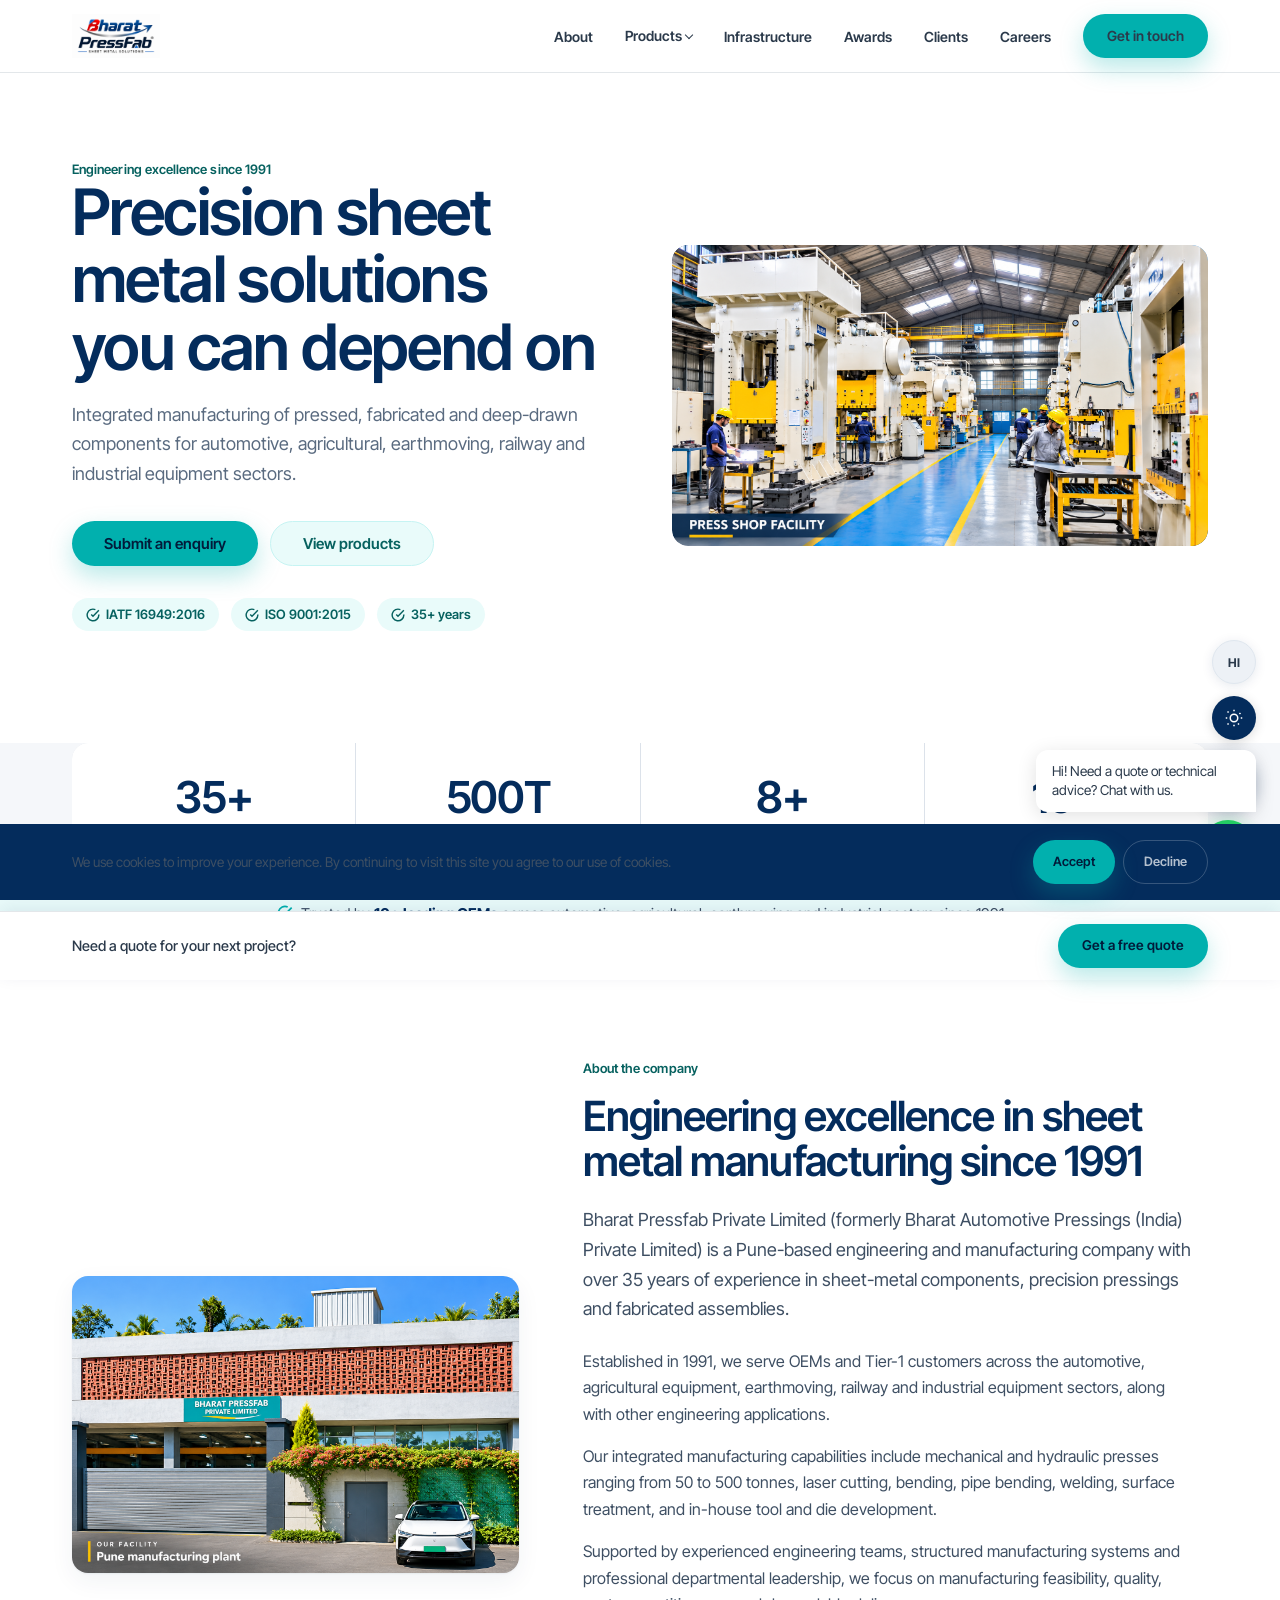
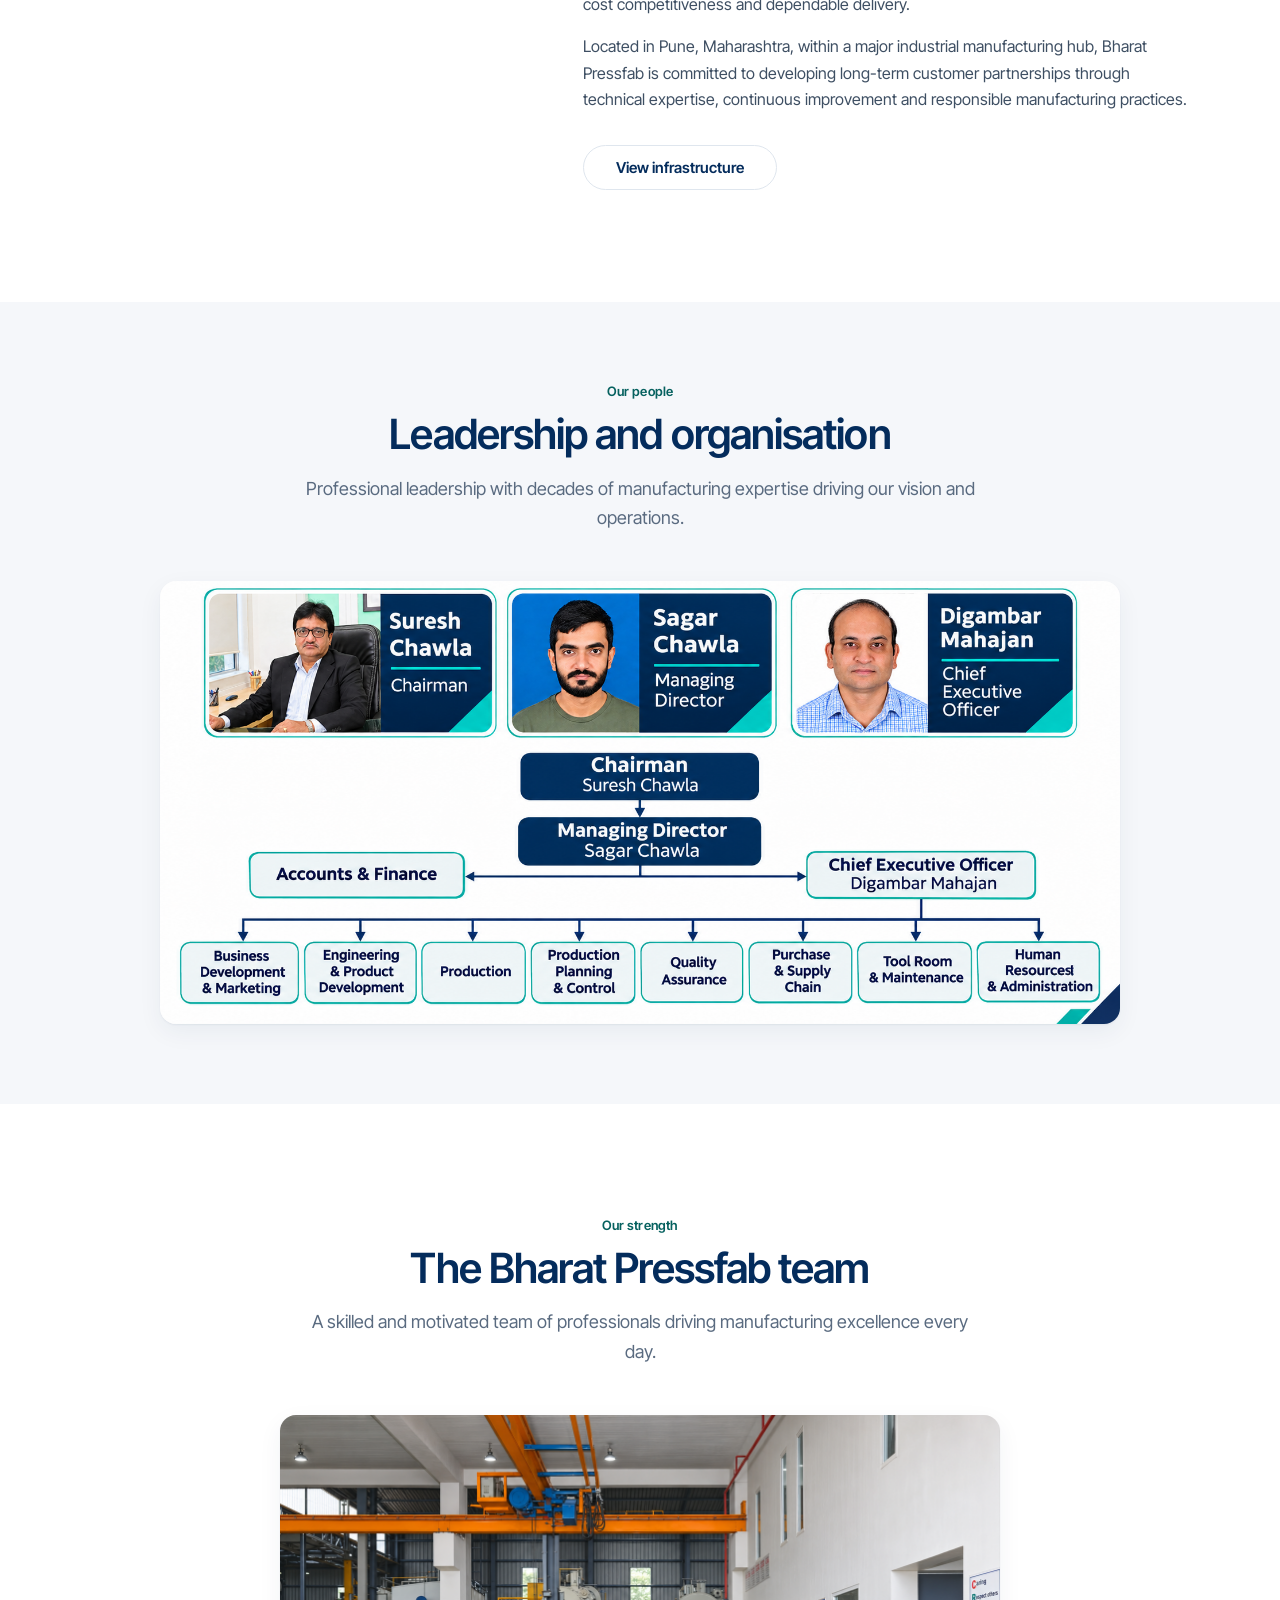
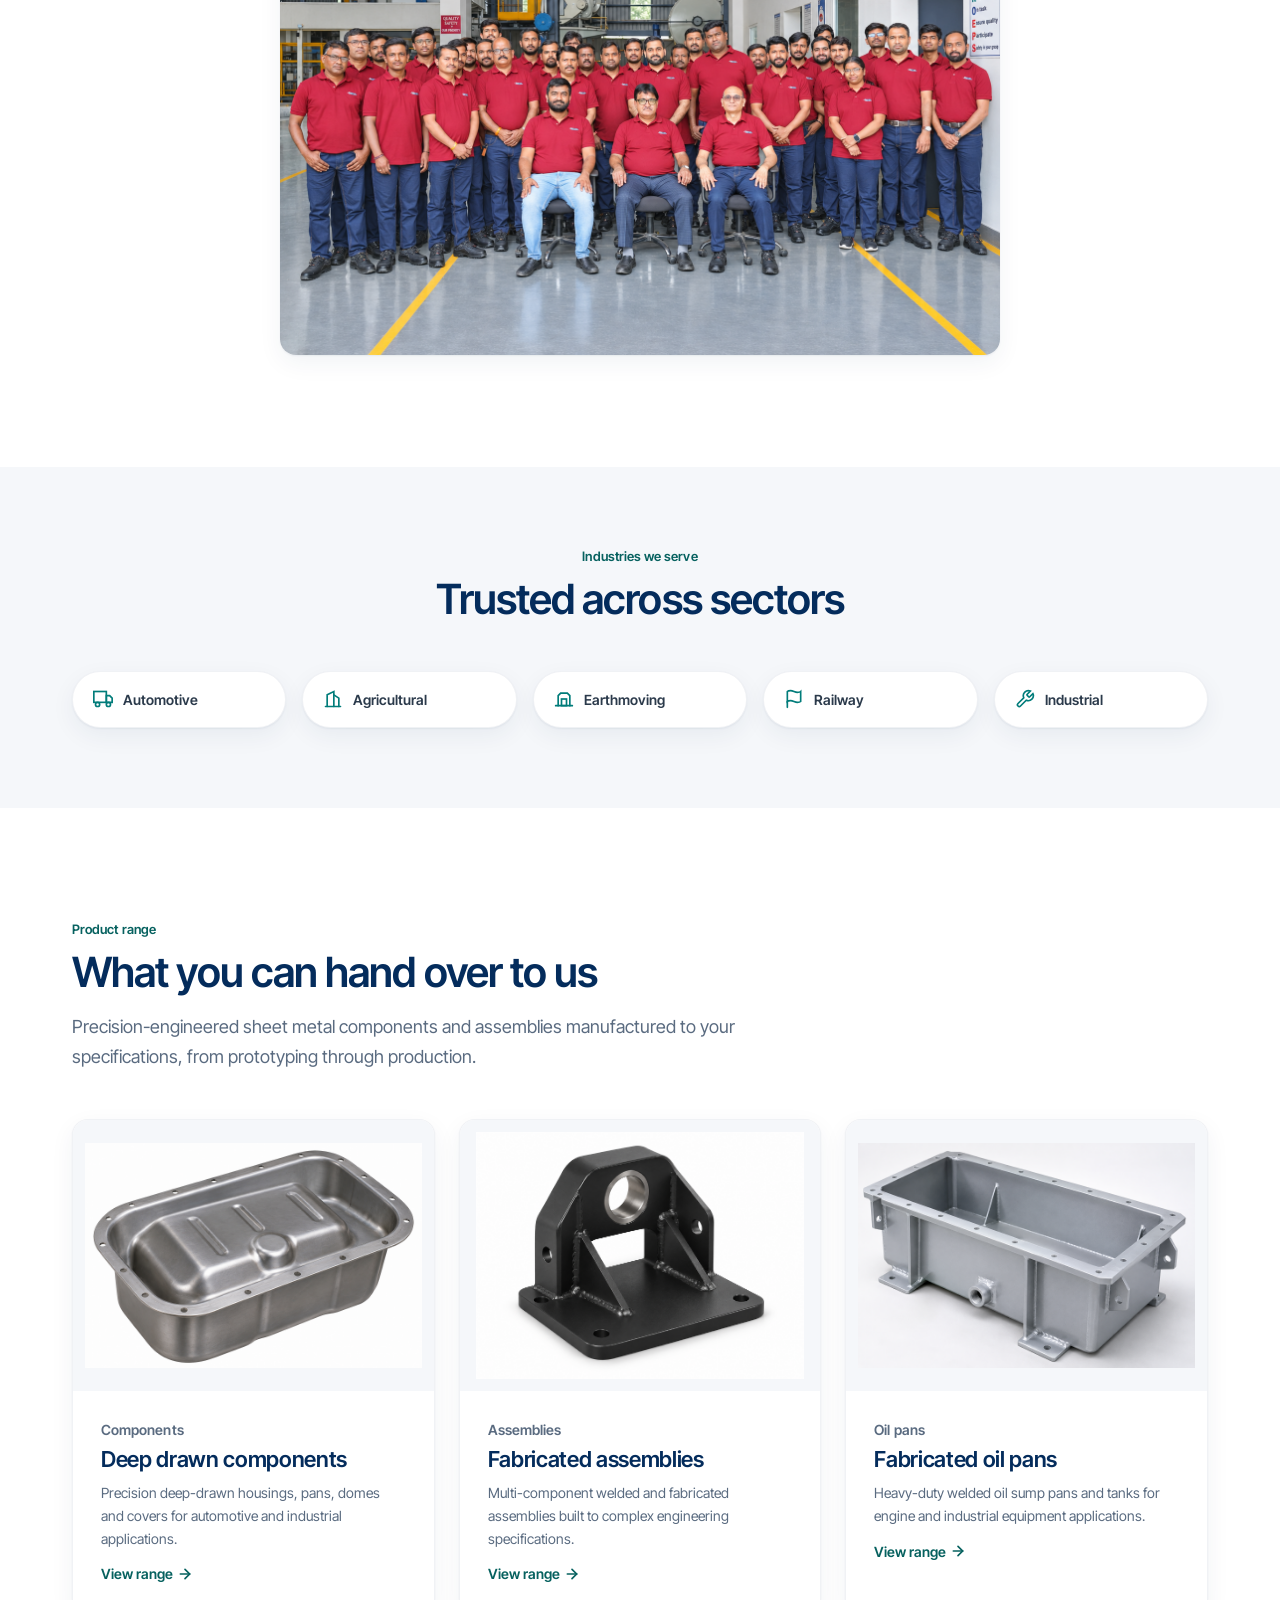
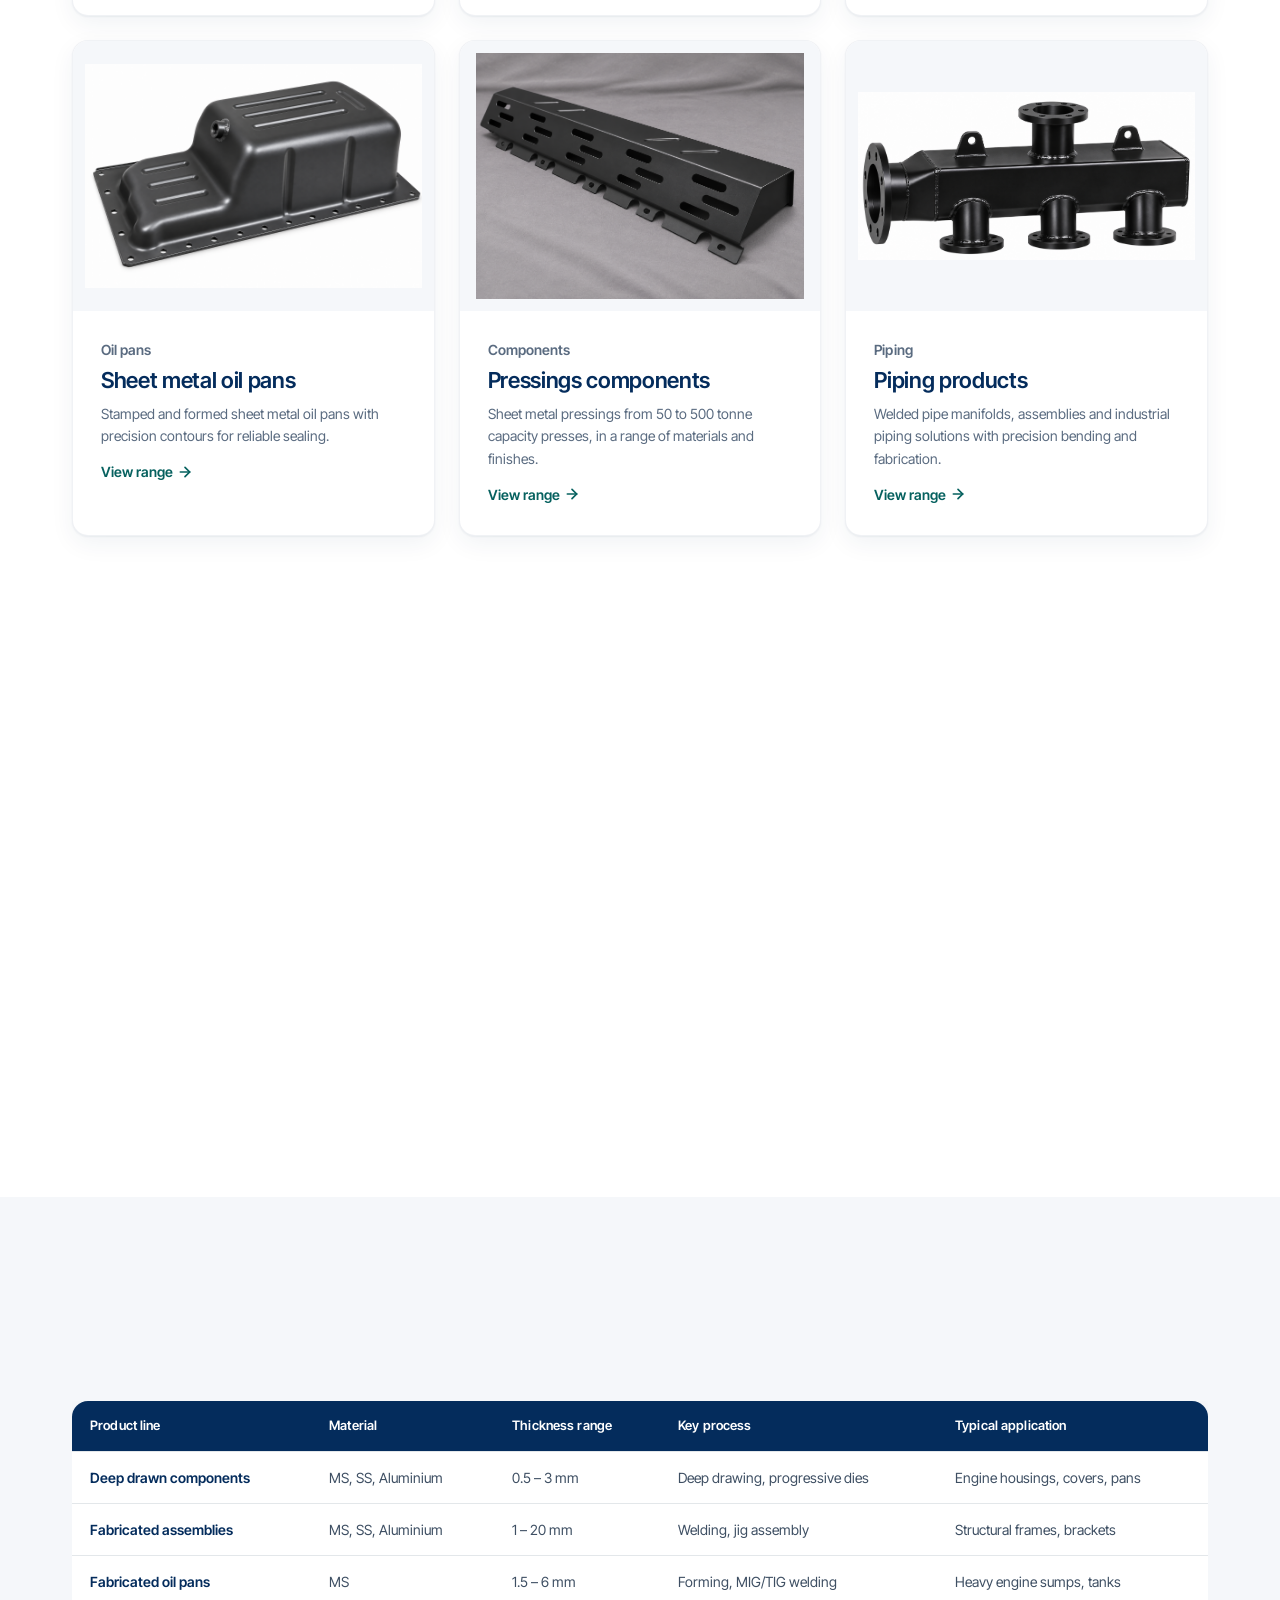
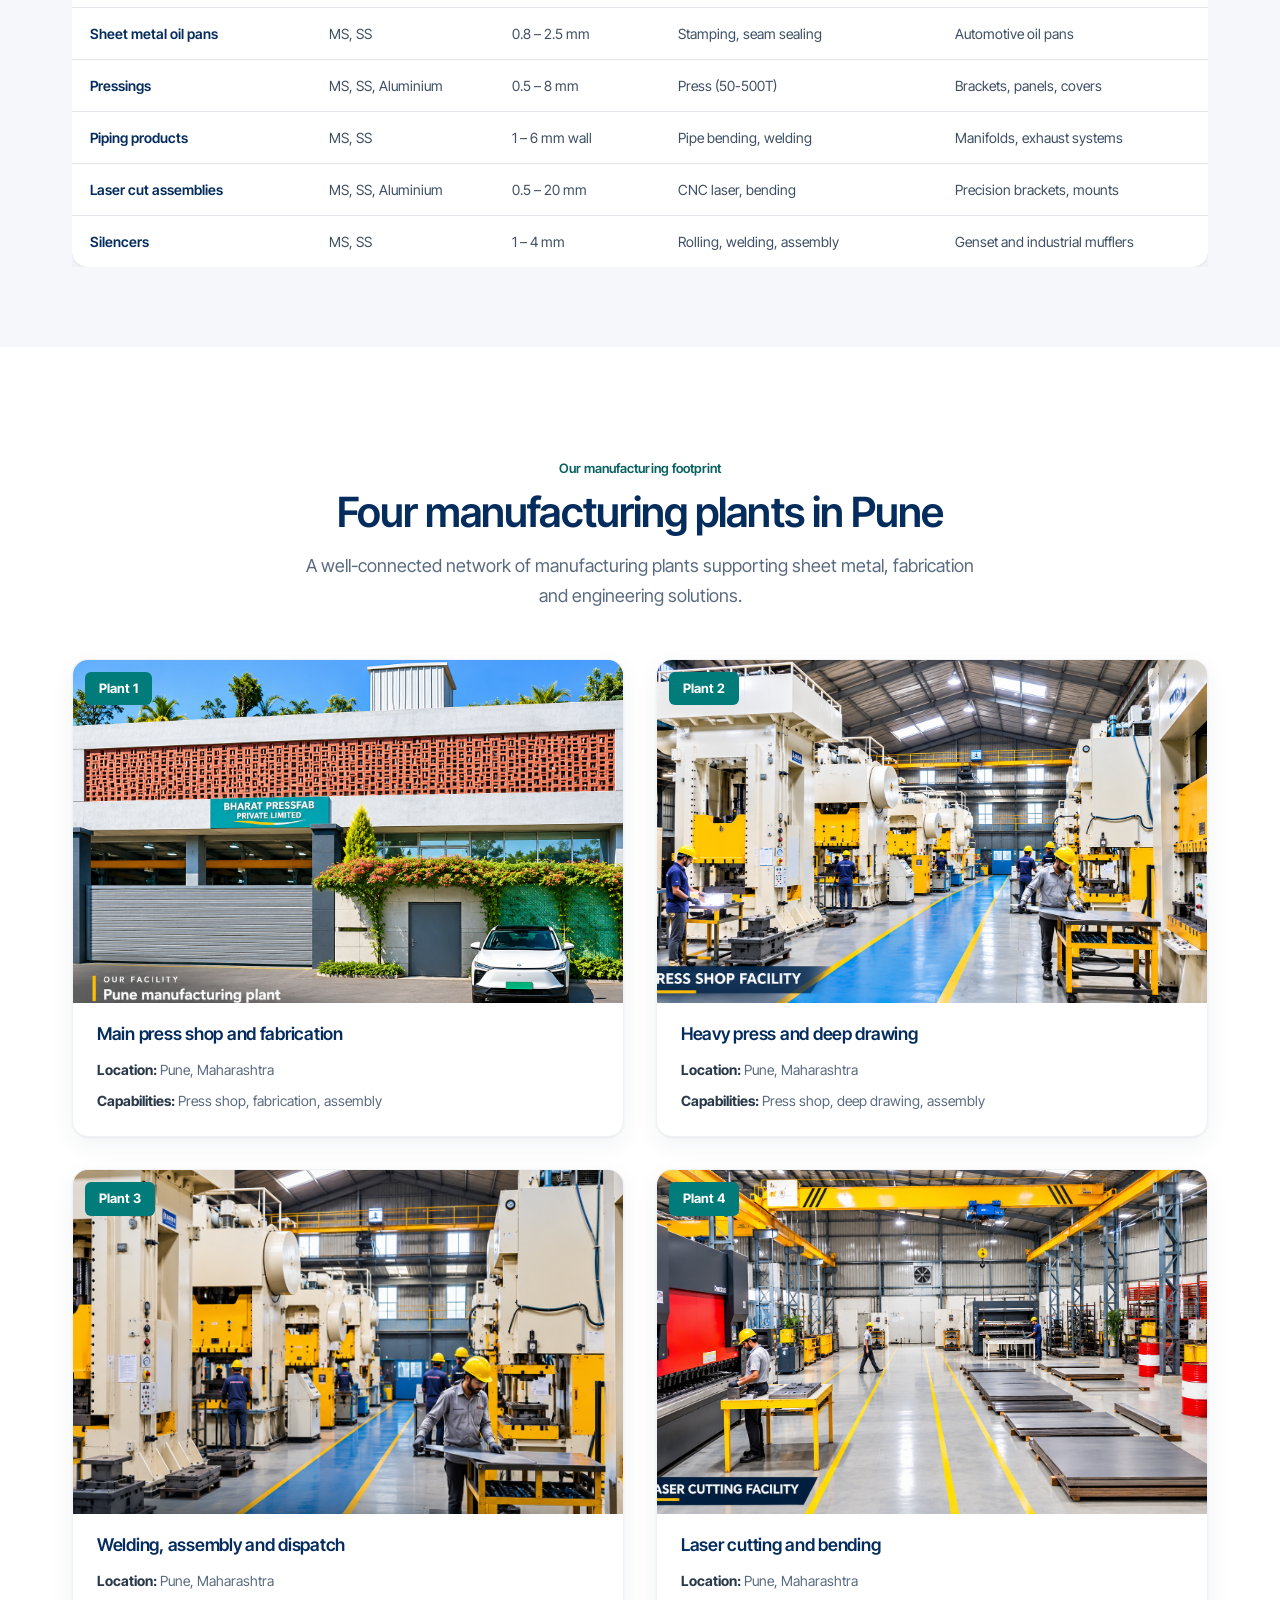
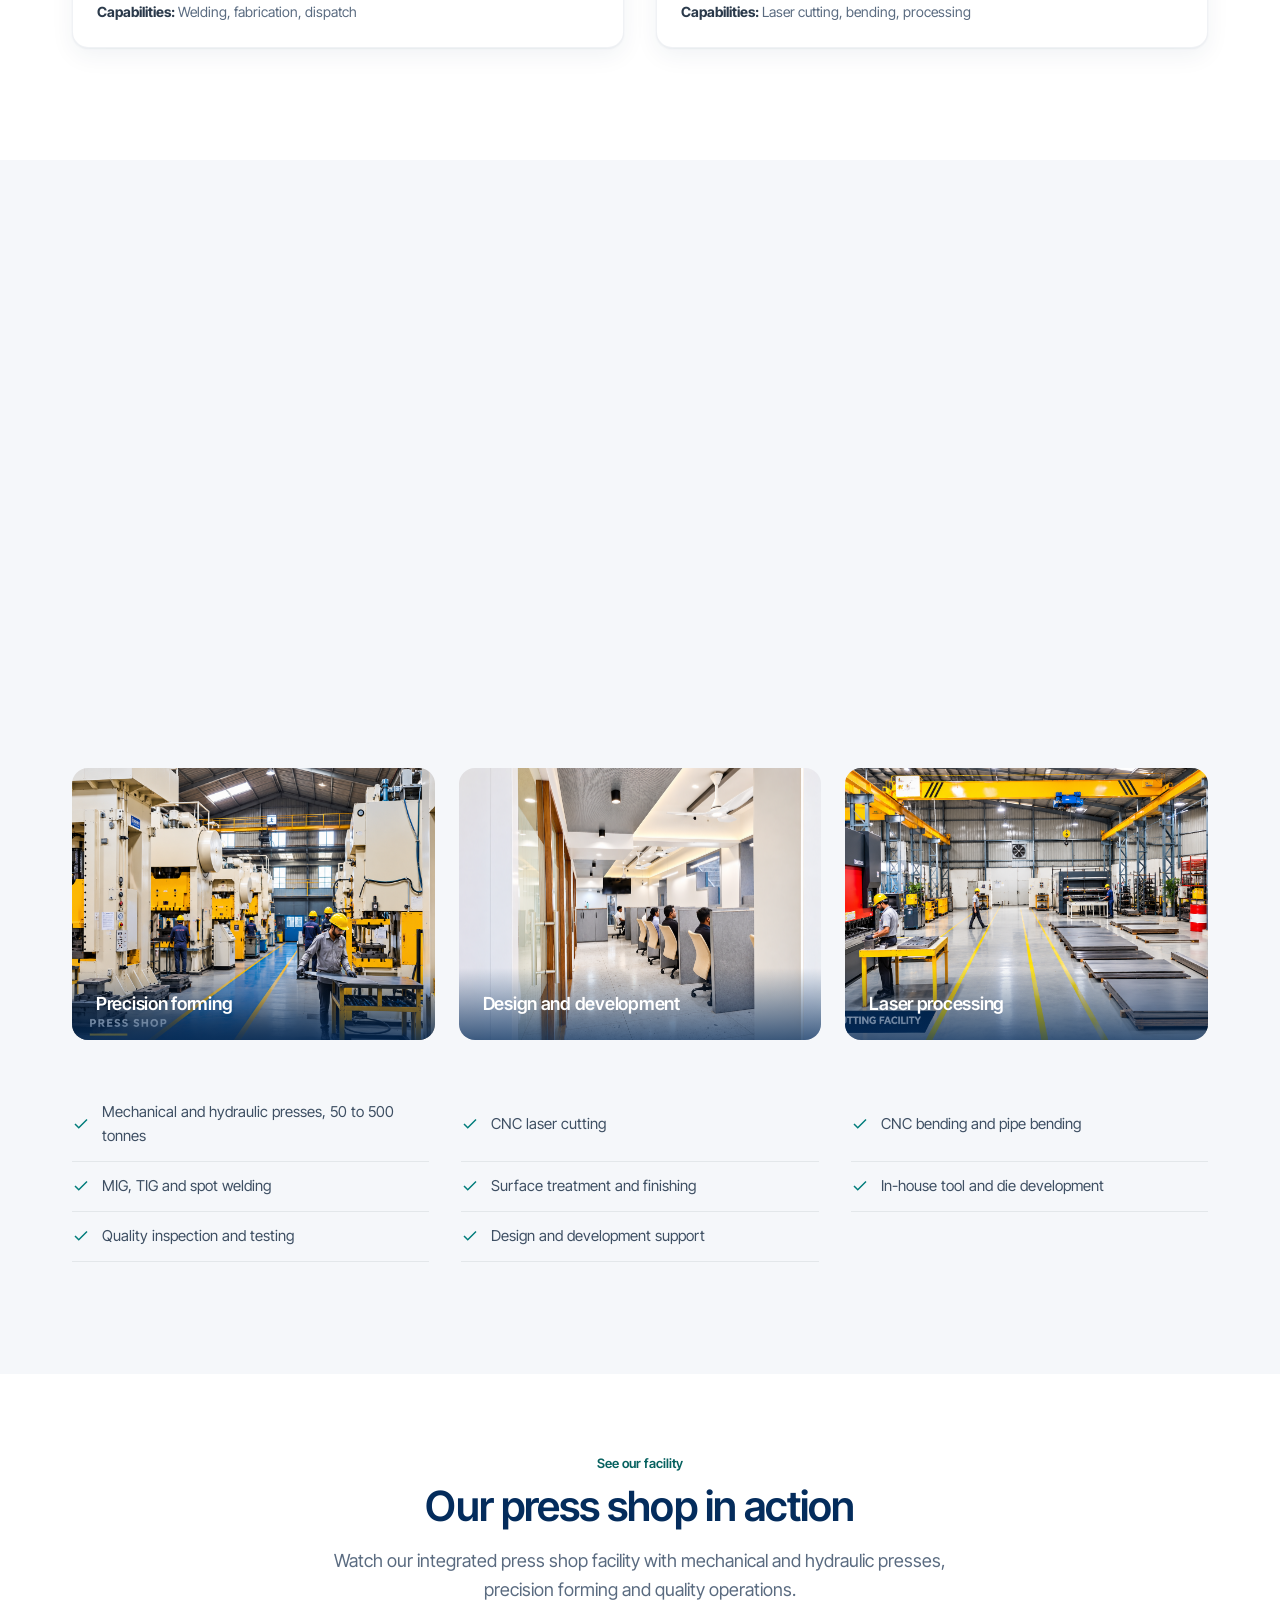
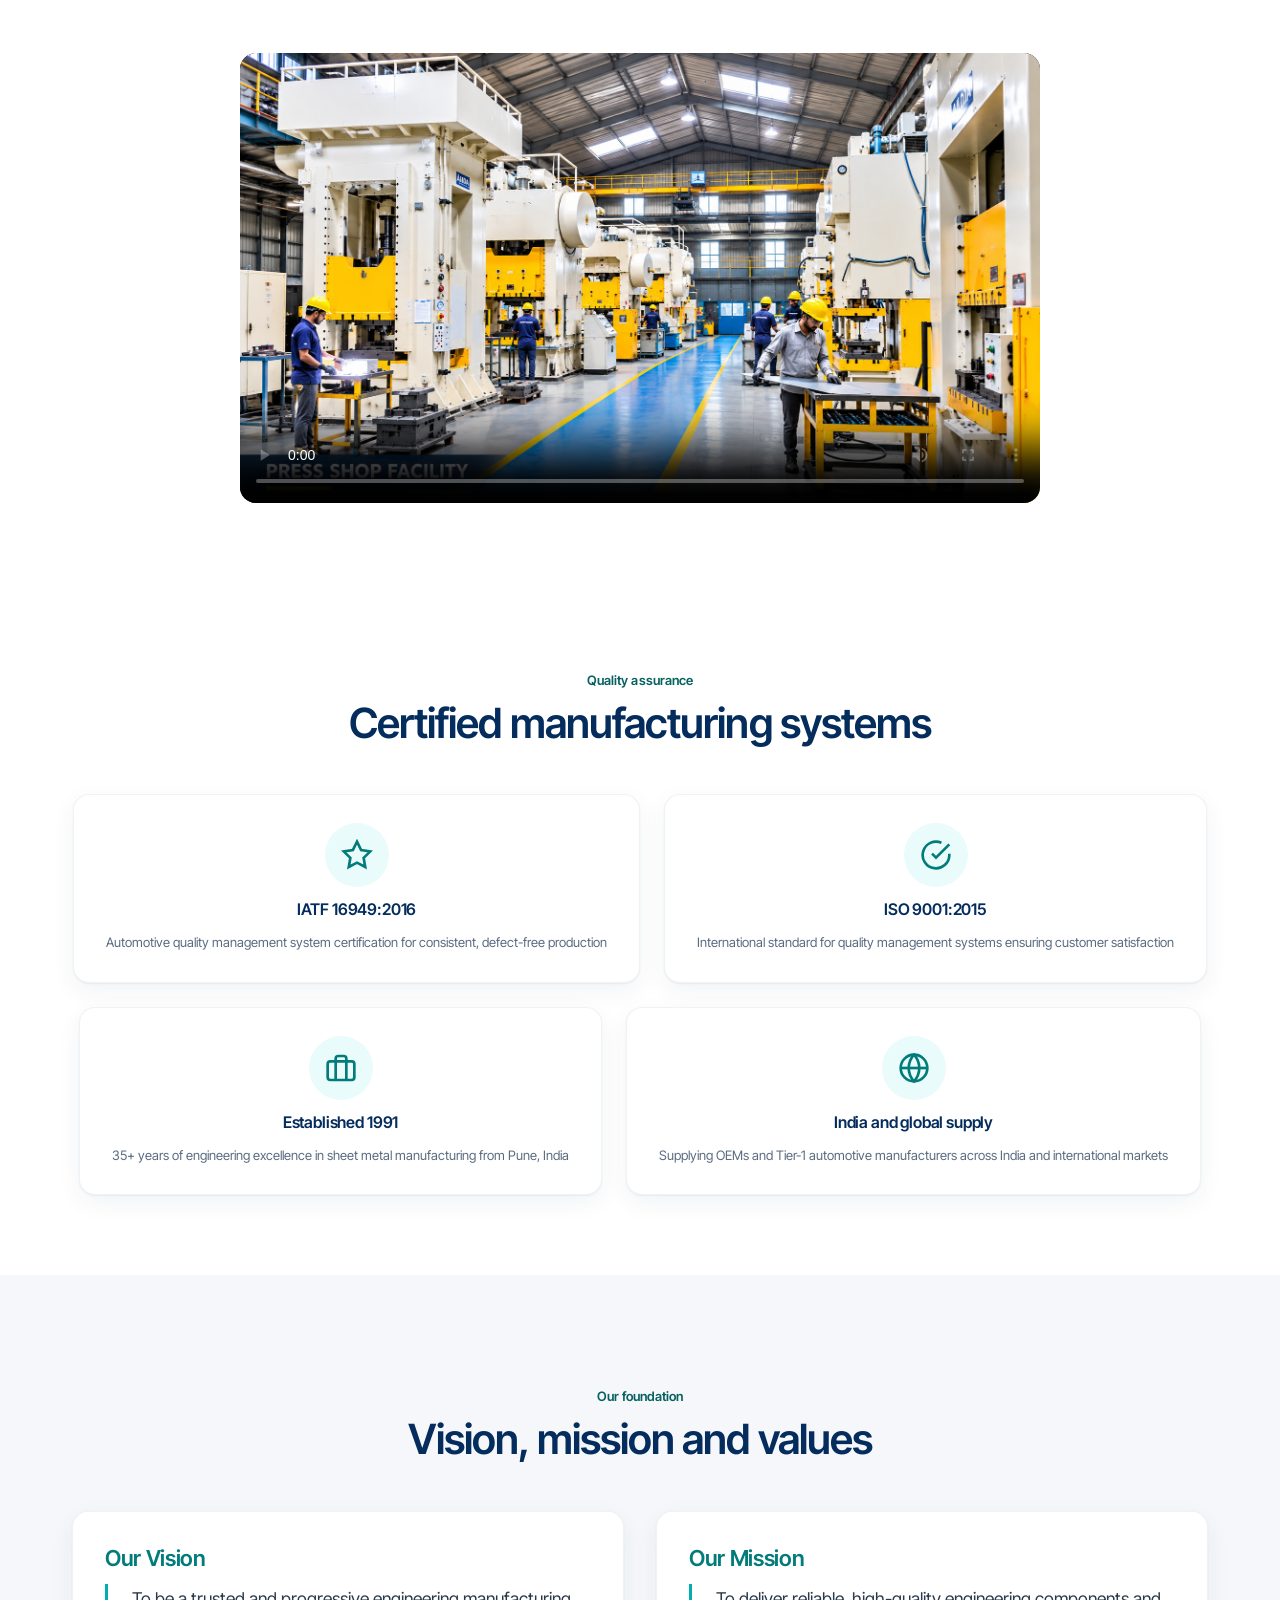
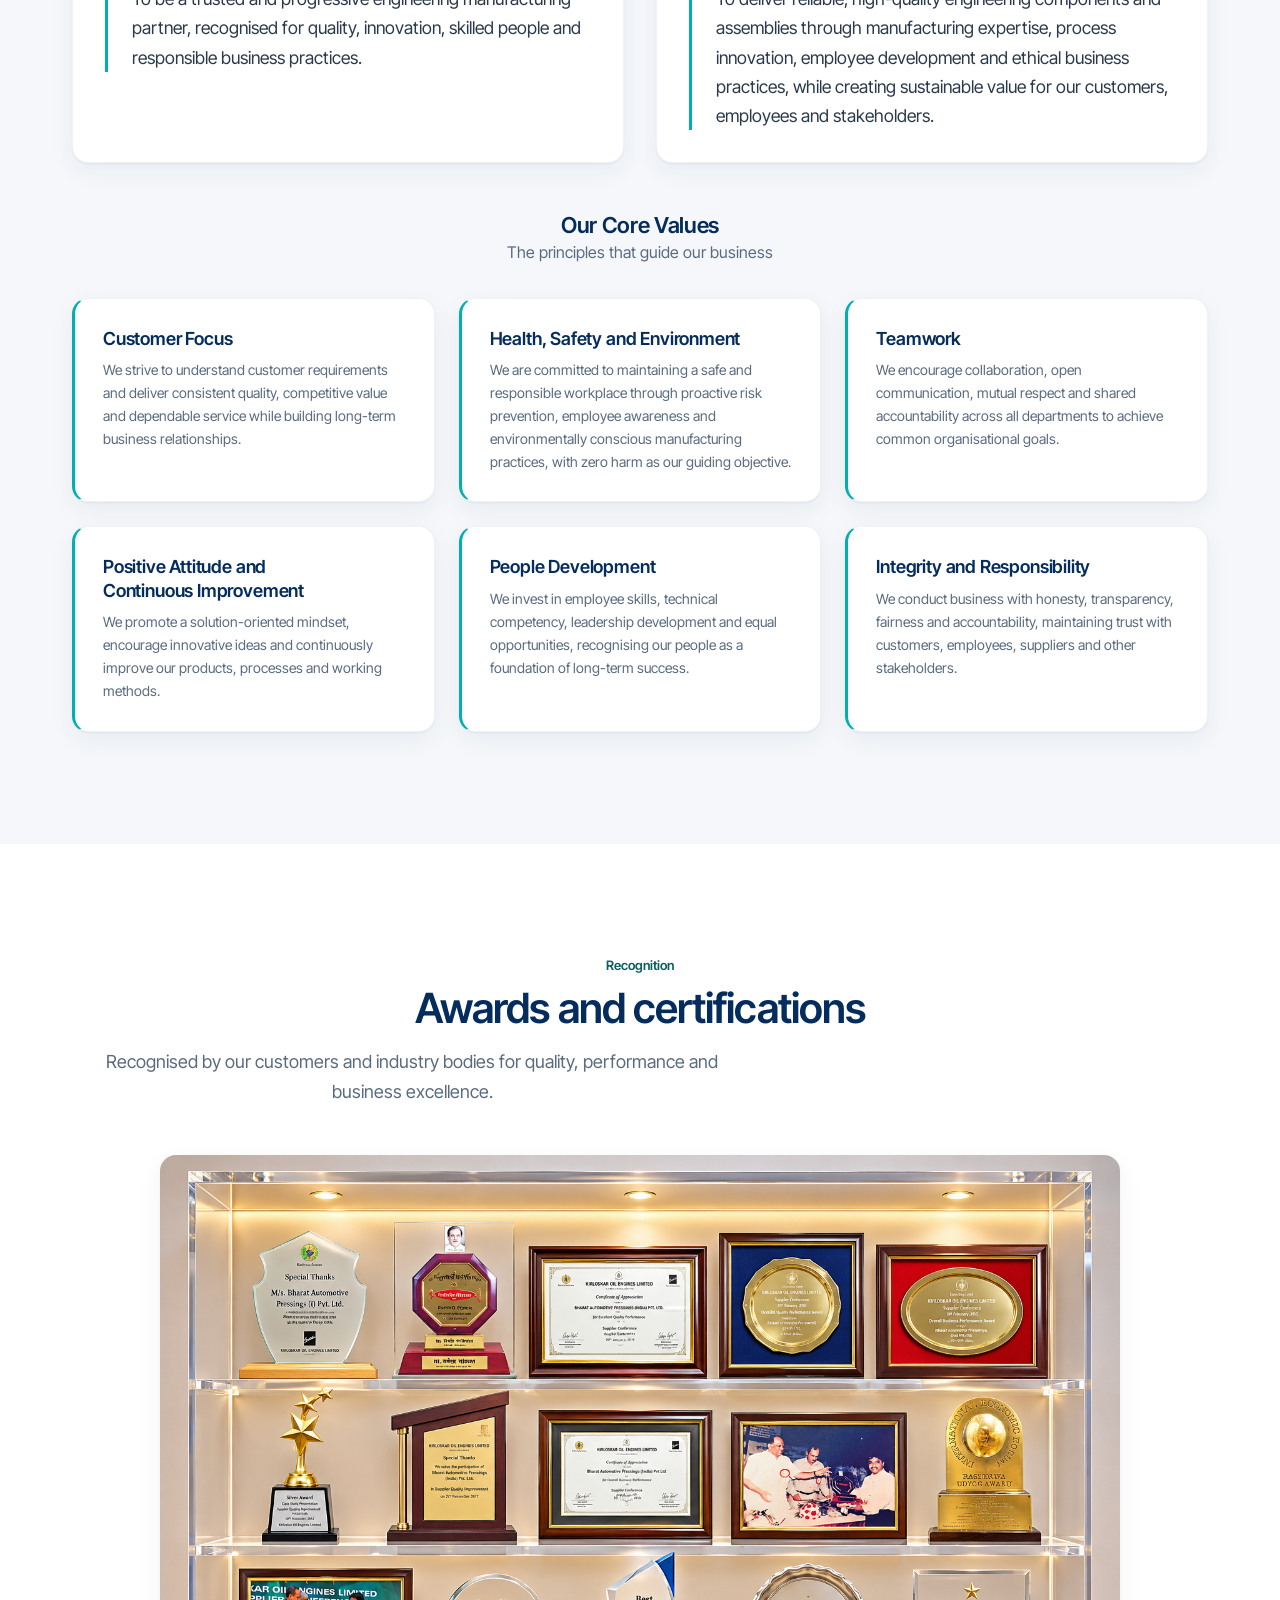
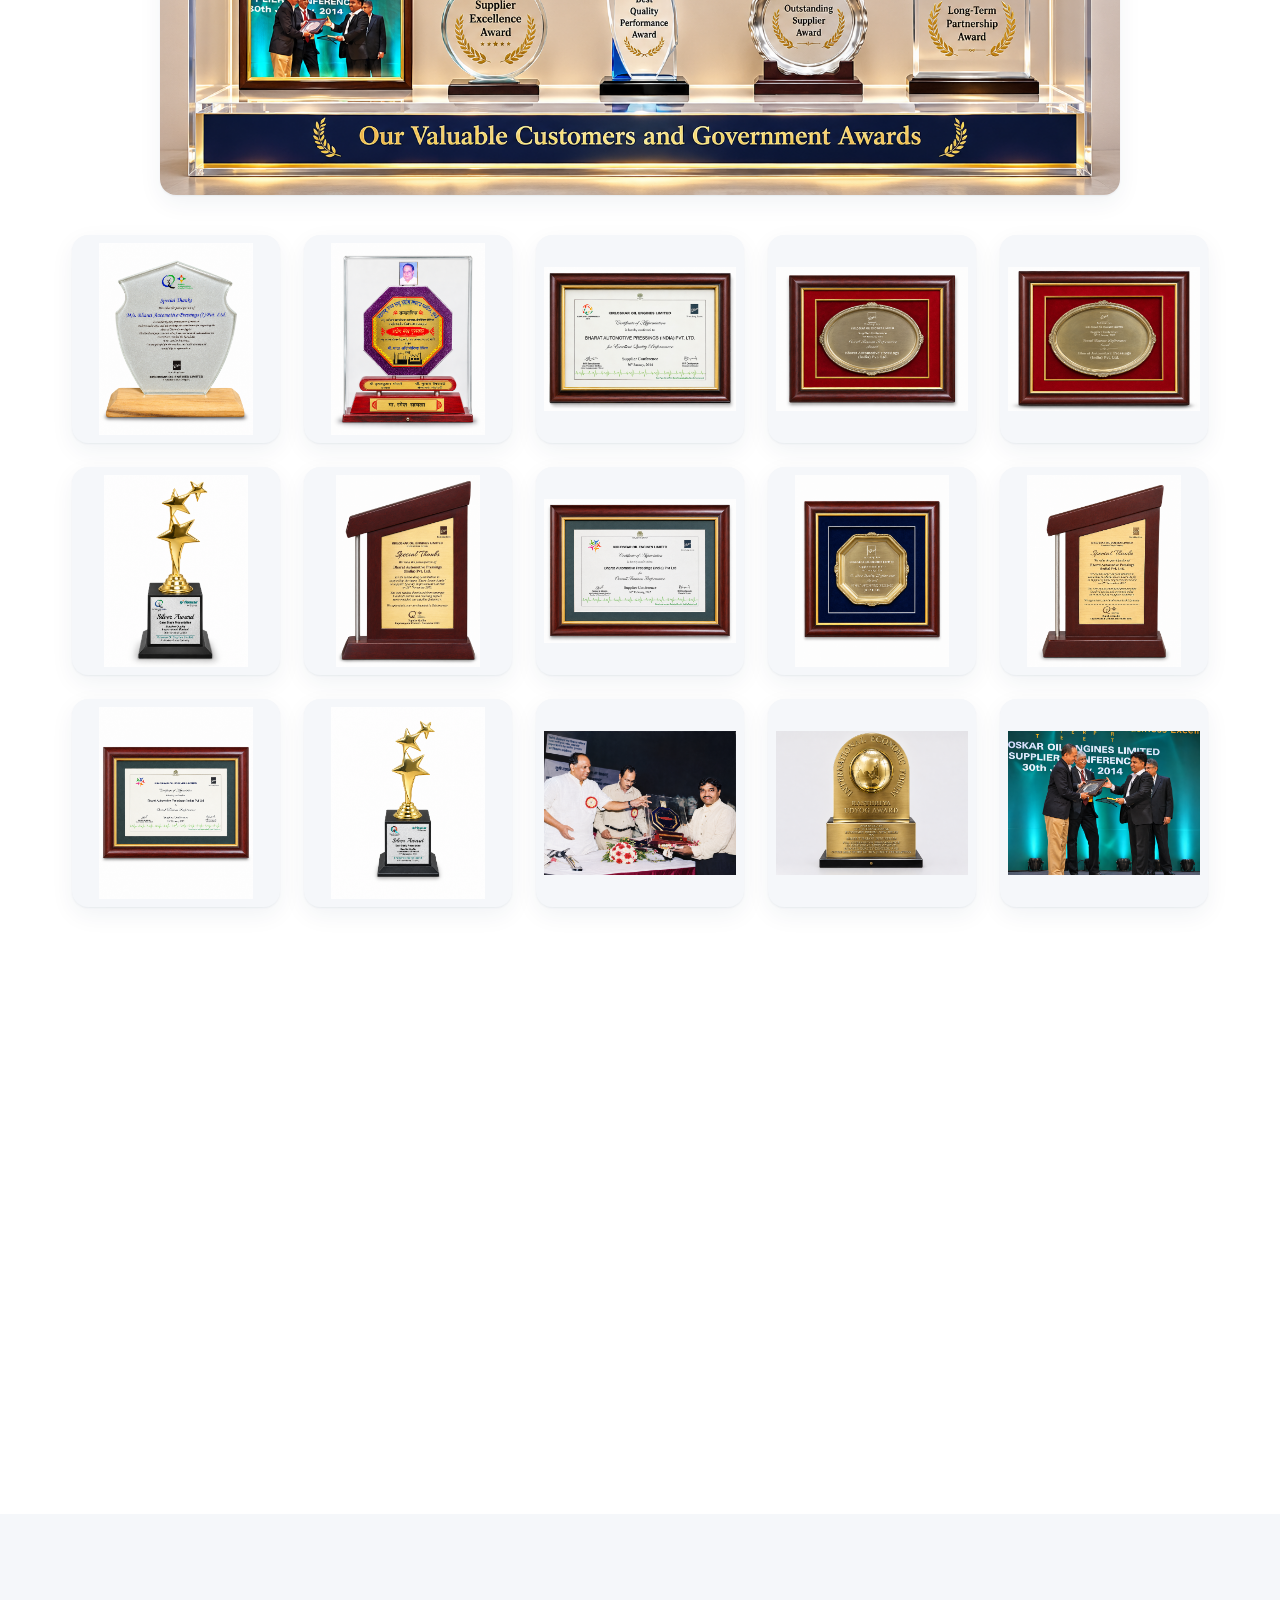
==== index.html @ 221039ae "feat: add awards section, update capabilities table, nav links and video - Update product capabiliti" ====
<!DOCTYPE html>
<html lang="en">
<head>
  <meta charset="UTF-8">
  <meta name="viewport" content="width=device-width, initial-scale=1.0">
  <title>Bharat Pressfab | Sheet Metal Solutions Since 1991</title>
  <meta name="description" content="Bharat Pressfab Private Limited — 35+ years of engineering excellence in sheet metal components, precision pressings and fabricated assemblies. IATF 16949 and ISO 9001 certified. Pune, India.">
  <link rel="icon" type="image/png" sizes="32x32" href="images/favicon-32.png">
  <link rel="apple-touch-icon" href="images/apple-touch-icon.png">
  <meta property="og:title" content="Bharat Pressfab | Sheet Metal Solutions Since 1991">
  <meta property="og:description" content="35+ years of engineering excellence in sheet metal components, precision pressings and fabricated assemblies. IATF 16949 and ISO 9001 certified. Pune, India.">
  <meta property="og:image" content="https://bharat-pressfab.netlify.app/images/infrastructure/hero-35-years.png">
  <meta property="og:url" content="https://bharat-pressfab.netlify.app/">
  <meta property="og:type" content="website">
  <meta property="og:site_name" content="Bharat Pressfab">
  <meta name="twitter:card" content="summary_large_image">
  <meta name="twitter:title" content="Bharat Pressfab | Sheet Metal Solutions Since 1991">
  <meta name="twitter:description" content="35+ years of engineering excellence in sheet metal components, precision pressings and fabricated assemblies. IATF 16949 and ISO 9001 certified.">
  <meta name="twitter:image" content="https://bharat-pressfab.netlify.app/images/infrastructure/hero-35-years.png">
  <link rel="preconnect" href="https://fonts.googleapis.com">
  <link rel="preconnect" href="https://fonts.gstatic.com" crossorigin>
  <link href="https://fonts.googleapis.com/css2?family=Inter+Tight:wght@400;500;600;700&display=swap" rel="stylesheet">
  <link rel="preload" href="css/style.css" as="style">
  <link rel="stylesheet" href="css/style.css">
  <script type="application/ld+json">
  {
    "@context": "https://schema.org",
    "@type": "Organization",
    "name": "Bharat Pressfab Private Limited",
    "alternateName": "Bharat Automotive Pressings (India) Pvt Ltd",
    "url": "https://bharat-pressfab.netlify.app",
    "logo": "https://bharat-pressfab.netlify.app/images/logo.png",
    "foundingDate": "1991",
    "description": "Pune-based engineering and manufacturing company with 35+ years of experience in sheet metal components, precision pressings and fabricated assemblies. IATF 16949 and ISO 9001 certified.",
    "address": {
      "@type": "PostalAddress",
      "addressLocality": "Pune",
      "addressRegion": "Maharashtra",
      "addressCountry": "IN"
    },
    "telephone": "+912067901234",
    "email": "info@bharatpressfab.com",
    "sameAs": [],
    "hasOfferCatalog": {
      "@type": "OfferCatalog",
      "name": "Sheet Metal Products",
      "itemListElement": [
        {"@type": "Offer", "itemOffered": {"@type": "Product", "name": "Deep Drawn Components"}},
        {"@type": "Offer", "itemOffered": {"@type": "Product", "name": "Fabricated Assemblies"}},
        {"@type": "Offer", "itemOffered": {"@type": "Product", "name": "Fabricated Oil Pans"}},
        {"@type": "Offer", "itemOffered": {"@type": "Product", "name": "Sheet Metal Oil Pans"}},
        {"@type": "Offer", "itemOffered": {"@type": "Product", "name": "Pressings Components"}},
        {"@type": "Offer", "itemOffered": {"@type": "Product", "name": "Piping Products"}},
        {"@type": "Offer", "itemOffered": {"@type": "Product", "name": "Laser Cut and Band Assemblies"}},
        {"@type": "Offer", "itemOffered": {"@type": "Product", "name": "Residential and Industrial Silencers"}}
      ]
    }
  }
  </script>
  <script type="application/ld+json">
  {
    "@context": "https://schema.org",
    "@type": "FAQPage",
    "mainEntity": [
      {
        "@type": "Question",
        "name": "What materials does Bharat Pressfab work with?",
        "acceptedAnswer": {
          "@type": "Answer",
          "text": "We work with a wide range of sheet metals including mild steel, stainless steel, aluminium, copper, brass and high-strength low-alloy (HSLA) steels. Material thickness ranges from 0.5 mm to 12 mm depending on the process."
        }
      },
      {
        "@type": "Question",
        "name": "What certifications does Bharat Pressfab hold?",
        "acceptedAnswer": {
          "@type": "Answer",
          "text": "We are IATF 16949:2016 certified for automotive quality management systems and ISO 9001:2015 certified for quality management. These certifications ensure consistent, defect-free production across all our processes."
        }
      },
      {
        "@type": "Question",
        "name": "What is the typical lead time for custom sheet metal components?",
        "acceptedAnswer": {
          "@type": "Answer",
          "text": "Lead times vary by complexity and volume. Prototype and sample orders typically take 2-4 weeks. Production orders for existing tooling take 3-6 weeks. New tooling development may require 8-12 weeks including design, manufacturing and validation."
        }
      },
      {
        "@type": "Question",
        "name": "Does Bharat Pressfab supply to automotive OEMs?",
        "acceptedAnswer": {
          "@type": "Answer",
          "text": "Yes, we are a trusted supplier to leading automotive OEMs and Tier-1 manufacturers in India and globally. Our IATF 16949 certification qualifies us for direct OEM supply, and we have over 35 years of experience serving the automotive sector."
        }
      },
      {
        "@type": "Question",
        "name": "What manufacturing processes does Bharat Pressfab offer?",
        "acceptedAnswer": {
          "@type": "Answer",
          "text": "Our capabilities include deep drawing, sheet metal pressing, laser cutting, MIG/TIG/spot welding, pipe bending, fabrication and assembly. We have over 50 presses ranging from 10 to 500 tonnes, CNC laser cutting machines and comprehensive welding and assembly facilities."
        }
      }
    ]
  }
  </script>
</head>
<body>

  <!-- Skip to content (accessibility) -->
  <a href="#main-content" class="skip-to-content">Skip to main content</a>

  <!-- Scroll progress bar -->
  <div class="scroll-progress" id="scrollProgress"></div>

  <!-- Header -->
  <header class="site-header" id="header">
    <div class="container">
      <div class="header-inner">
        <a href="index.html"><img src="images/logo.png" alt="Bharat Pressfab" class="logo"></a>
        <nav>
          <ul class="nav-links">
            <li><a href="#about">About</a></li>
            <li class="nav-dropdown">
              <a href="#products">Products</a>
              <div class="dropdown-menu">
                <div class="dropdown-menu-inner">
                  <a href="products/deep-drawn-components.html">Deep drawn components</a>
                  <a href="products/fabricated-assemblies.html">Fabricated assemblies</a>
                  <a href="products/fabricated-oil-pans.html">Fabricated oil pans</a>
                  <a href="products/sheet-metal-oil-pans.html">Sheet metal oil pans</a>
                  <a href="products/pressings.html">Pressings components</a>
                  <a href="products/piping.html">Piping products</a>
                  <a href="products/laser-cut.html">Laser cut &amp; band assemblies</a>
                  <a href="products/silencers.html">Residential &amp; industrial silencers</a>
                </div>
              </div>
            </li>
            <li><a href="#infrastructure">Infrastructure</a></li>
            <li><a href="#awards">Awards</a></li>
            <li><a href="#clients">Clients</a></li>
            <li><a href="careers.html">Careers</a></li>
            <li><a href="#contact" class="btn btn-primary" style="padding:10px 24px;">Get in touch</a></li>
          </ul>
        </nav>
        <button class="mobile-toggle" id="menuToggle" aria-label="Open menu">
          <svg width="24" height="24" viewBox="0 0 24 24" fill="none" stroke="currentColor" stroke-width="2" stroke-linecap="round"><line x1="3" y1="6" x2="21" y2="6"/><line x1="3" y1="12" x2="21" y2="12"/><line x1="3" y1="18" x2="21" y2="18"/></svg>
        </button>
      </div>
    </div>
    <div class="mobile-menu" id="mobileMenu">
      <a href="#about" onclick="closeMobile()">About us</a>
      <a href="#products" onclick="closeMobile()">Products</a>
      <div class="mobile-sub-links" id="mobileProductLinks">
        <a href="products/deep-drawn-components.html" onclick="closeMobile()">Deep drawn components</a>
        <a href="products/fabricated-assemblies.html" onclick="closeMobile()">Fabricated assemblies</a>
        <a href="products/fabricated-oil-pans.html" onclick="closeMobile()">Fabricated oil pans</a>
        <a href="products/sheet-metal-oil-pans.html" onclick="closeMobile()">Sheet metal oil pans</a>
        <a href="products/pressings.html" onclick="closeMobile()">Pressings components</a>
        <a href="products/piping.html" onclick="closeMobile()">Piping products</a>
        <a href="products/laser-cut.html" onclick="closeMobile()">Laser cut &amp; band assemblies</a>
        <a href="products/silencers.html" onclick="closeMobile()">Residential &amp; industrial silencers</a>
      </div>
      <a href="#infrastructure" onclick="closeMobile()">Infrastructure</a>
      <a href="#awards" onclick="closeMobile()">Awards</a>
      <a href="#clients" onclick="closeMobile()">Clients</a>
      <a href="careers.html" onclick="closeMobile()">Careers</a>
      <a href="#contact" onclick="closeMobile()">Contact</a>
    </div>
  </header>

  <main id="main-content">

  <!-- Hero -->
  <section class="hero bg-white">
    <div class="container">
      <div class="hero-grid">
        <div class="fade-in">
          <p class="eyebrow">Engineering excellence since 1991</p>
          <h1>Precision sheet metal solutions you can depend on</h1>
          <p class="lead">Integrated manufacturing of pressed, fabricated and deep-drawn components for automotive, agricultural, earthmoving, railway and industrial equipment sectors.</p>
          <div class="hero-actions">
            <a href="#contact" class="btn btn-primary">Submit an enquiry</a>
            <a href="#products" class="btn btn-secondary">View products</a>
          </div>
          <div class="hero-badges">
            <span class="badge">
              <svg width="14" height="14" viewBox="0 0 24 24" fill="none" stroke="currentColor" stroke-width="2.5"><path d="M22 11.08V12a10 10 0 1 1-5.93-9.14"/><polyline points="22 4 12 14.01 9 11.01"/></svg>
              IATF 16949:2016
            </span>
            <span class="badge">
              <svg width="14" height="14" viewBox="0 0 24 24" fill="none" stroke="currentColor" stroke-width="2.5"><path d="M22 11.08V12a10 10 0 1 1-5.93-9.14"/><polyline points="22 4 12 14.01 9 11.01"/></svg>
              ISO 9001:2015
            </span>
            <span class="badge">
              <svg width="14" height="14" viewBox="0 0 24 24" fill="none" stroke="currentColor" stroke-width="2.5"><path d="M22 11.08V12a10 10 0 1 1-5.93-9.14"/><polyline points="22 4 12 14.01 9 11.01"/></svg>
              35+ years
            </span>
          </div>
        </div>
        <div class="fade-in hero-slider-wrap" style="transition-delay:0.15s">
          <div class="hero-slider" id="heroSlider">
            <img src="images/infrastructure/hero-35-years.png" alt="Bharat Pressfab — 35 years of manufacturing excellence" class="hero-image hero-slide active">
            <img src="images/infrastructure/press-shop.png" alt="Bharat Pressfab press shop" class="hero-image hero-slide" loading="lazy">
            <img src="images/infrastructure/laser-cutting.png" alt="Laser cutting facility" class="hero-image hero-slide" loading="lazy">
            <img src="images/infrastructure/precision-forming.png" alt="Precision forming" class="hero-image hero-slide" loading="lazy">
          </div>
        </div>
      </div>
    </div>
  </section>

  <!-- Stats -->
  <section class="bg-steel-50" style="padding:0">
    <div class="container">
      <div class="stats-row fade-in">
        <div class="stat">
          <div class="stat-value">35<span>+</span></div>
          <div class="stat-label">Years of experience</div>
        </div>
        <div class="stat">
          <div class="stat-value">500<span>T</span></div>
          <div class="stat-label">Press capacity</div>
        </div>
        <div class="stat">
          <div class="stat-value">8<span>+</span></div>
          <div class="stat-label">Product lines</div>
        </div>
        <div class="stat">
          <div class="stat-value">10<span>+</span></div>
          <div class="stat-label">Leading OEM clients</div>
        </div>
      </div>
    </div>
  </section>

  <!-- Social proof -->
  <div class="social-proof fade-in">
    <div class="container" style="text-align:center;padding:20px var(--gutter)">
      <p class="social-proof-text">
        <svg width="16" height="16" viewBox="0 0 24 24" fill="none" stroke="currentColor" stroke-width="2.5" style="vertical-align:-2px;margin-right:4px;color:var(--color-accent-400)"><path d="M22 11.08V12a10 10 0 1 1-5.93-9.14"/><polyline points="22 4 12 14.01 9 11.01"/></svg>
        Trusted by <strong>10+ leading OEMs</strong> across automotive, agricultural, earthmoving and industrial sectors since 1991
      </p>
    </div>
  </div>

  <!-- About -->
  <section class="section-md bg-white" id="about">
    <div class="container">
      <div class="about-grid">
        <div class="fade-in">
          <img src="images/infrastructure/plant-facade.png" alt="Bharat Pressfab manufacturing plant, Pune" class="about-image" loading="lazy">
        </div>
        <div class="about-text fade-in">
          <p class="eyebrow">About the company</p>
          <h2>Engineering excellence in sheet metal manufacturing since 1991</h2>
          <p class="lead">Bharat Pressfab Private Limited (formerly Bharat Automotive Pressings (India) Private Limited) is a Pune-based engineering and manufacturing company with over 35 years of experience in sheet-metal components, precision pressings and fabricated assemblies.</p>
          <p>Established in 1991, we serve OEMs and Tier-1 customers across the automotive, agricultural equipment, earthmoving, railway and industrial equipment sectors, along with other engineering applications.</p>
          <p>Our integrated manufacturing capabilities include mechanical and hydraulic presses ranging from 50 to 500 tonnes, laser cutting, bending, pipe bending, welding, surface treatment, and in-house tool and die development.</p>
          <p>Supported by experienced engineering teams, structured manufacturing systems and professional departmental leadership, we focus on manufacturing feasibility, quality, cost competitiveness and dependable delivery.</p>
          <p>Located in Pune, Maharashtra, within a major industrial manufacturing hub, Bharat Pressfab is committed to developing long-term customer partnerships through technical expertise, continuous improvement and responsible manufacturing practices.</p>
          <a href="#infrastructure" class="btn btn-outline" style="margin-top:16px">View infrastructure</a>
        </div>
      </div>
    </div>
  </section>

  <!-- Leadership -->
  <section class="section bg-steel-50" id="leadership">
    <div class="container">
      <div class="section-header fade-in" style="text-align:center">
        <p class="eyebrow">Our people</p>
        <h2>Leadership and organisation</h2>
        <p class="lead" style="margin:0 auto">Professional leadership with decades of manufacturing expertise driving our vision and operations.</p>
      </div>

      <div class="fade-in" style="margin-top:32px;text-align:center">
        <img src="images/leadership/org-structure.png" alt="Bharat Pressfab leadership and organisation structure — Chairman Suresh Chawla, Managing Director Sagar Chawla, CEO Digambar Mahajan, with departments including Business Development, Engineering, Production, Quality Assurance, Purchase & Supply Chain, Tool Room & Maintenance, and HR & Administration" class="org-structure-img" loading="lazy">
      </div>
    </div>
  </section>

  <!-- Team -->
  <section class="section-md bg-white" id="team">
    <div class="container" style="text-align:center">
      <div class="section-header fade-in">
        <p class="eyebrow">Our strength</p>
        <h2>The Bharat Pressfab team</h2>
        <p class="lead" style="margin:0 auto">A skilled and motivated team of professionals driving manufacturing excellence every day.</p>
      </div>
      <div class="fade-in" style="margin-top:32px">
        <img src="images/team/team-photo.png" alt="Bharat Pressfab team at the manufacturing facility" class="team-photo" loading="lazy">
      </div>
    </div>
  </section>

  <!-- Sectors -->
  <section class="section bg-steel-50">
    <div class="container">
      <div class="section-header fade-in" style="text-align:center">
        <p class="eyebrow">Industries we serve</p>
        <h2>Trusted across sectors</h2>
      </div>
      <div class="sectors-grid fade-in">
        <div class="sector-pill">
          <svg width="20" height="20" viewBox="0 0 24 24" fill="none" stroke="currentColor" stroke-width="2" stroke-linecap="round"><rect x="1" y="3" width="15" height="13"/><polygon points="16 8 20 8 23 11 23 16 16 16 16 8"/><circle cx="5.5" cy="18.5" r="2.5"/><circle cx="18.5" cy="18.5" r="2.5"/></svg>
          <span>Automotive</span>
        </div>
        <div class="sector-pill">
          <svg width="20" height="20" viewBox="0 0 24 24" fill="none" stroke="currentColor" stroke-width="2" stroke-linecap="round"><path d="M3 21h18"/><path d="M5 21V7l8-4v18"/><path d="M19 21V11l-6-4"/></svg>
          <span>Agricultural</span>
        </div>
        <div class="sector-pill">
          <svg width="20" height="20" viewBox="0 0 24 24" fill="none" stroke="currentColor" stroke-width="2" stroke-linecap="round"><path d="M2 20h20"/><path d="M5 20V8l3-3h8l3 3v12"/><rect x="9" y="12" width="6" height="8"/></svg>
          <span>Earthmoving</span>
        </div>
        <div class="sector-pill">
          <svg width="20" height="20" viewBox="0 0 24 24" fill="none" stroke="currentColor" stroke-width="2" stroke-linecap="round"><path d="M4 15s1-1 4-1 5 2 8 2 4-1 4-1V3s-1 1-4 1-5-2-8-2-4 1-4 1z"/><line x1="4" y1="22" x2="4" y2="15"/></svg>
          <span>Railway</span>
        </div>
        <div class="sector-pill">
          <svg width="20" height="20" viewBox="0 0 24 24" fill="none" stroke="currentColor" stroke-width="2" stroke-linecap="round"><path d="M14.7 6.3a1 1 0 0 0 0 1.4l1.6 1.6a1 1 0 0 0 1.4 0l3.77-3.77a6 6 0 0 1-7.94 7.94l-6.91 6.91a2.12 2.12 0 0 1-3-3l6.91-6.91a6 6 0 0 1 7.94-7.94l-3.76 3.76z"/></svg>
          <span>Industrial</span>
        </div>
      </div>
    </div>
  </section>

  <!-- Products -->
  <section class="section-md bg-white" id="products">
    <div class="container">
      <div class="section-header fade-in">
        <p class="eyebrow">Product range</p>
        <h2>What you can hand over to us</h2>
        <p class="lead">Precision-engineered sheet metal components and assemblies manufactured to your specifications, from prototyping through production.</p>
      </div>
      <div class="product-grid">

        <a href="products/deep-drawn-components.html" class="card product-card fade-in">
          <img src="images/products/deep-drawn/pan-housing-1.png" alt="Deep drawn component" class="card-img" loading="lazy">
          <div class="card-body">
            <p class="eyebrow">Components</p>
            <h3>Deep drawn components</h3>
            <p>Precision deep-drawn housings, pans, domes and covers for automotive and industrial applications.</p>
            <span class="card-link">View range <svg width="16" height="16" viewBox="0 0 24 24" fill="none" stroke="currentColor" stroke-width="2.5" stroke-linecap="round"><line x1="5" y1="12" x2="19" y2="12"/><polyline points="12 5 19 12 12 19"/></svg></span>
          </div>
        </a>

        <a href="products/fabricated-assemblies.html" class="card product-card fade-in">
          <img src="images/products/fabricated-assemblies/assembly-1.png" alt="Fabricated assembly" class="card-img" loading="lazy">
          <div class="card-body">
            <p class="eyebrow">Assemblies</p>
            <h3>Fabricated assemblies</h3>
            <p>Multi-component welded and fabricated assemblies built to complex engineering specifications.</p>
            <span class="card-link">View range <svg width="16" height="16" viewBox="0 0 24 24" fill="none" stroke="currentColor" stroke-width="2.5" stroke-linecap="round"><line x1="5" y1="12" x2="19" y2="12"/><polyline points="12 5 19 12 12 19"/></svg></span>
          </div>
        </a>

        <a href="products/fabricated-oil-pans.html" class="card product-card fade-in">
          <img src="images/products/fabricated-oil-pans/pan-tray-3.png" alt="Fabricated oil pan" class="card-img" loading="lazy">
          <div class="card-body">
            <p class="eyebrow">Oil pans</p>
            <h3>Fabricated oil pans</h3>
            <p>Heavy-duty welded oil sump pans and tanks for engine and industrial equipment applications.</p>
            <span class="card-link">View range <svg width="16" height="16" viewBox="0 0 24 24" fill="none" stroke="currentColor" stroke-width="2.5" stroke-linecap="round"><line x1="5" y1="12" x2="19" y2="12"/><polyline points="12 5 19 12 12 19"/></svg></span>
          </div>
        </a>

        <a href="products/sheet-metal-oil-pans.html" class="card product-card fade-in">
          <img src="images/products/sheet-metal-oil-pans/ribbed-pan-1.png" alt="Sheet metal oil pan" class="card-img" loading="lazy">
          <div class="card-body">
            <p class="eyebrow">Oil pans</p>
            <h3>Sheet metal oil pans</h3>
            <p>Stamped and formed sheet metal oil pans with precision contours for reliable sealing.</p>
            <span class="card-link">View range <svg width="16" height="16" viewBox="0 0 24 24" fill="none" stroke="currentColor" stroke-width="2.5" stroke-linecap="round"><line x1="5" y1="12" x2="19" y2="12"/><polyline points="12 5 19 12 12 19"/></svg></span>
          </div>
        </a>

        <a href="products/pressings.html" class="card product-card fade-in">
          <img src="images/products/pressings/pressing-1.png" alt="Pressing component" class="card-img" loading="lazy">
          <div class="card-body">
            <p class="eyebrow">Components</p>
            <h3>Pressings components</h3>
            <p>Sheet metal pressings from 50 to 500 tonne capacity presses, in a range of materials and finishes.</p>
            <span class="card-link">View range <svg width="16" height="16" viewBox="0 0 24 24" fill="none" stroke="currentColor" stroke-width="2.5" stroke-linecap="round"><line x1="5" y1="12" x2="19" y2="12"/><polyline points="12 5 19 12 12 19"/></svg></span>
          </div>
        </a>

        <a href="products/piping.html" class="card product-card fade-in">
          <img src="images/products/piping/manifold-1.png" alt="Piping product" class="card-img" loading="lazy">
          <div class="card-body">
            <p class="eyebrow">Piping</p>
            <h3>Piping products</h3>
            <p>Welded pipe manifolds, assemblies and industrial piping solutions with precision bending and fabrication.</p>
            <span class="card-link">View range <svg width="16" height="16" viewBox="0 0 24 24" fill="none" stroke="currentColor" stroke-width="2.5" stroke-linecap="round"><line x1="5" y1="12" x2="19" y2="12"/><polyline points="12 5 19 12 12 19"/></svg></span>
          </div>
        </a>

        <a href="products/laser-cut.html" class="card product-card fade-in">
          <img src="images/products/laser-cut/bracket-1.png" alt="Laser cut bracket assembly" class="card-img" loading="lazy">
          <div class="card-body">
            <p class="eyebrow">Laser cutting</p>
            <h3>Laser cut and band assemblies</h3>
            <p>Precision laser-cut brackets, reinforcements and mounting assemblies with powder-coat finishing.</p>
            <span class="card-link">View range <svg width="16" height="16" viewBox="0 0 24 24" fill="none" stroke="currentColor" stroke-width="2.5" stroke-linecap="round"><line x1="5" y1="12" x2="19" y2="12"/><polyline points="12 5 19 12 12 19"/></svg></span>
          </div>
        </a>

        <a href="products/silencers.html" class="card product-card fade-in">
          <img src="images/products/silencers/silencer-1.png" alt="Industrial silencer" class="card-img" loading="lazy">
          <div class="card-body">
            <p class="eyebrow">Silencers</p>
            <h3>Residential and industrial silencers</h3>
            <p>Fabricated exhaust silencers and mufflers for residential generator sets and industrial equipment.</p>
            <span class="card-link">View range <svg width="16" height="16" viewBox="0 0 24 24" fill="none" stroke="currentColor" stroke-width="2.5" stroke-linecap="round"><line x1="5" y1="12" x2="19" y2="12"/><polyline points="12 5 19 12 12 19"/></svg></span>
          </div>
        </a>

      </div>
    </div>
  </section>

  <!-- Product Comparison -->
  <section class="section bg-steel-50" id="compare">
    <div class="container">
      <div class="section-header fade-in" style="text-align:center">
        <p class="eyebrow">At a glance</p>
        <h2>Product capabilities comparison</h2>
      </div>
      <div class="table-wrap fade-in">
        <table class="compare-table">
          <thead>
            <tr>
              <th>Product line</th>
              <th>Material</th>
              <th>Thickness range</th>
              <th>Key process</th>
              <th>Typical application</th>
            </tr>
          </thead>
          <tbody>
            <tr>
              <td><strong>Deep drawn components</strong></td>
              <td>MS, SS, Aluminium</td>
              <td>0.5 &ndash; 3 mm</td>
              <td>Deep drawing, progressive dies</td>
              <td>Engine housings, covers, pans</td>
            </tr>
            <tr>
              <td><strong>Fabricated assemblies</strong></td>
              <td>MS, SS, Aluminium</td>
              <td>1 &ndash; 20 mm</td>
              <td>Welding, jig assembly</td>
              <td>Structural frames, brackets</td>
            </tr>
            <tr>
              <td><strong>Fabricated oil pans</strong></td>
              <td>MS</td>
              <td>1.5 &ndash; 6 mm</td>
              <td>Forming, MIG/TIG welding</td>
              <td>Heavy engine sumps, tanks</td>
            </tr>
            <tr>
              <td><strong>Sheet metal oil pans</strong></td>
              <td>MS, SS</td>
              <td>0.8 &ndash; 2.5 mm</td>
              <td>Stamping, seam sealing</td>
              <td>Automotive oil pans</td>
            </tr>
            <tr>
              <td><strong>Pressings</strong></td>
              <td>MS, SS, Aluminium</td>
              <td>0.5 &ndash; 8 mm</td>
              <td>Press (50-500T)</td>
              <td>Brackets, panels, covers</td>
            </tr>
            <tr>
              <td><strong>Piping products</strong></td>
              <td>MS, SS</td>
              <td>1 &ndash; 6 mm wall</td>
              <td>Pipe bending, welding</td>
              <td>Manifolds, exhaust systems</td>
            </tr>
            <tr>
              <td><strong>Laser cut assemblies</strong></td>
              <td>MS, SS, Aluminium</td>
              <td>0.5 &ndash; 20 mm</td>
              <td>CNC laser, bending</td>
              <td>Precision brackets, mounts</td>
            </tr>
            <tr>
              <td><strong>Silencers</strong></td>
              <td>MS, SS</td>
              <td>1 &ndash; 4 mm</td>
              <td>Rolling, welding, assembly</td>
              <td>Genset and industrial mufflers</td>
            </tr>
          </tbody>
        </table>
      </div>
    </div>
  </section>

  <!-- Manufacturing Footprint -->
  <section class="section-md bg-white" id="plants">
    <div class="container">
      <div class="section-header fade-in" style="text-align:center">
        <p class="eyebrow">Our manufacturing footprint</p>
        <h2>Four manufacturing plants in Pune</h2>
        <p class="lead" style="margin:0 auto">A well-connected network of manufacturing plants supporting sheet metal, fabrication and engineering solutions.</p>
      </div>
      <div class="plants-grid fade-in">
        <div class="plant-card">
          <div class="plant-img-wrap">
            <img src="images/infrastructure/plant-facade.png" alt="Plant 1 — Main press shop and fabrication" loading="lazy">
            <span class="plant-badge">Plant 1</span>
          </div>
          <div class="plant-info">
            <h3>Main press shop and fabrication</h3>
            <ul class="plant-details">
              <li><strong>Location:</strong> Pune, Maharashtra</li>
              <li><strong>Capabilities:</strong> Press shop, fabrication, assembly</li>
            </ul>
          </div>
        </div>
        <div class="plant-card">
          <div class="plant-img-wrap">
            <img src="images/infrastructure/press-shop.png" alt="Plant 2 — Heavy press and deep drawing" loading="lazy">
            <span class="plant-badge">Plant 2</span>
          </div>
          <div class="plant-info">
            <h3>Heavy press and deep drawing</h3>
            <ul class="plant-details">
              <li><strong>Location:</strong> Pune, Maharashtra</li>
              <li><strong>Capabilities:</strong> Press shop, deep drawing, assembly</li>
            </ul>
          </div>
        </div>
        <div class="plant-card">
          <div class="plant-img-wrap">
            <img src="images/infrastructure/precision-forming.png" alt="Plant 3 — Welding, assembly and dispatch" loading="lazy">
            <span class="plant-badge">Plant 3</span>
          </div>
          <div class="plant-info">
            <h3>Welding, assembly and dispatch</h3>
            <ul class="plant-details">
              <li><strong>Location:</strong> Pune, Maharashtra</li>
              <li><strong>Capabilities:</strong> Welding, fabrication, dispatch</li>
            </ul>
          </div>
        </div>
        <div class="plant-card">
          <div class="plant-img-wrap">
            <img src="images/infrastructure/laser-facility.png" alt="Plant 4 — Laser cutting and bending" loading="lazy">
            <span class="plant-badge">Plant 4</span>
          </div>
          <div class="plant-info">
            <h3>Laser cutting and bending</h3>
            <ul class="plant-details">
              <li><strong>Location:</strong> Pune, Maharashtra</li>
              <li><strong>Capabilities:</strong> Laser cutting, bending, processing</li>
            </ul>
          </div>
        </div>
      </div>
    </div>
  </section>

  <!-- Infrastructure -->
  <section class="section-md bg-steel-50" id="infrastructure">
    <div class="container">
      <div class="section-header fade-in">
        <p class="eyebrow">Manufacturing capabilities</p>
        <h2>Integrated infrastructure</h2>
        <p class="lead">From raw material to finished component, our in-house capabilities cover every stage of the manufacturing process.</p>
      </div>

      <div class="infra-grid">
        <div class="infra-card fade-in">
          <img src="images/infrastructure/laser-cutting.png" alt="Laser cutting facility" loading="lazy">
          <div class="infra-card-overlay"><h3>Laser cutting</h3></div>
        </div>
        <div class="infra-card fade-in">
          <img src="images/infrastructure/press-shop.png" alt="Press shop" loading="lazy">
          <div class="infra-card-overlay"><h3>Press shop</h3></div>
        </div>
        <div class="infra-card fade-in">
          <img src="images/infrastructure/tool-room.png" alt="Tool room" loading="lazy">
          <div class="infra-card-overlay"><h3>Tool room</h3></div>
        </div>
        <div class="infra-card fade-in">
          <img src="images/infrastructure/precision-forming.png" alt="Precision forming" loading="lazy">
          <div class="infra-card-overlay"><h3>Precision forming</h3></div>
        </div>
        <div class="infra-card fade-in">
          <img src="images/infrastructure/design-office.png" alt="Design and development" loading="lazy">
          <div class="infra-card-overlay"><h3>Design and development</h3></div>
        </div>
        <div class="infra-card fade-in">
          <img src="images/infrastructure/laser-facility.png" alt="Laser processing facility" loading="lazy">
          <div class="infra-card-overlay"><h3>Laser processing</h3></div>
        </div>
      </div>

      <div style="margin-top:48px" class="fade-in">
        <ul class="cap-list" style="display:grid;grid-template-columns:repeat(auto-fill,minmax(280px,1fr));gap:0 32px">
          <li><svg viewBox="0 0 24 24" fill="none" stroke="currentColor" stroke-width="2"><polyline points="20 6 9 17 4 12"/></svg>Mechanical and hydraulic presses, 50 to 500 tonnes</li>
          <li><svg viewBox="0 0 24 24" fill="none" stroke="currentColor" stroke-width="2"><polyline points="20 6 9 17 4 12"/></svg>CNC laser cutting</li>
          <li><svg viewBox="0 0 24 24" fill="none" stroke="currentColor" stroke-width="2"><polyline points="20 6 9 17 4 12"/></svg>CNC bending and pipe bending</li>
          <li><svg viewBox="0 0 24 24" fill="none" stroke="currentColor" stroke-width="2"><polyline points="20 6 9 17 4 12"/></svg>MIG, TIG and spot welding</li>
          <li><svg viewBox="0 0 24 24" fill="none" stroke="currentColor" stroke-width="2"><polyline points="20 6 9 17 4 12"/></svg>Surface treatment and finishing</li>
          <li><svg viewBox="0 0 24 24" fill="none" stroke="currentColor" stroke-width="2"><polyline points="20 6 9 17 4 12"/></svg>In-house tool and die development</li>
          <li><svg viewBox="0 0 24 24" fill="none" stroke="currentColor" stroke-width="2"><polyline points="20 6 9 17 4 12"/></svg>Quality inspection and testing</li>
          <li><svg viewBox="0 0 24 24" fill="none" stroke="currentColor" stroke-width="2"><polyline points="20 6 9 17 4 12"/></svg>Design and development support</li>
        </ul>
      </div>
    </div>
  </section>

  <!-- Press Shop Video -->
  <section class="section bg-white" id="factory-tour">
    <div class="container">
      <div class="section-header fade-in" style="text-align:center">
        <p class="eyebrow">See our facility</p>
        <h2>Our press shop in action</h2>
        <p class="lead" style="margin:0 auto">Watch our integrated press shop facility with mechanical and hydraulic presses, precision forming and quality operations.</p>
      </div>
      <div class="video-embed fade-in">
        <video controls preload="metadata" poster="images/infrastructure/press-shop.png" style="width:100%;border-radius:var(--radius-card);background:#000">
          <source src="videos/press-shop.mp4" type="video/mp4">
          Your browser does not support the video tag.
        </video>
      </div>
    </div>
  </section>

  <!-- Certifications -->
  <section class="section bg-white cert-section">
    <div class="container">
      <div class="section-header fade-in" style="text-align:center">
        <p class="eyebrow">Quality assurance</p>
        <h2>Certified manufacturing systems</h2>
      </div>
      <div class="cert-badges-row fade-in">
        <div class="cert-badge-card">
          <div class="cert-badge-icon">
            <svg viewBox="0 0 24 24" fill="none" stroke="currentColor" stroke-width="2"><path d="M12 2l3.09 6.26L22 9.27l-5 4.87 1.18 6.88L12 17.77l-6.18 3.25L7 14.14 2 9.27l6.91-1.01L12 2z"/></svg>
          </div>
          <h4>IATF 16949:2016</h4>
          <p>Automotive quality management system certification for consistent, defect-free production</p>
        </div>
        <div class="cert-badge-card">
          <div class="cert-badge-icon">
            <svg viewBox="0 0 24 24" fill="none" stroke="currentColor" stroke-width="2"><path d="M22 11.08V12a10 10 0 1 1-5.93-9.14"/><polyline points="22 4 12 14.01 9 11.01"/></svg>
          </div>
          <h4>ISO 9001:2015</h4>
          <p>International standard for quality management systems ensuring customer satisfaction</p>
        </div>
        <div class="cert-badge-card">
          <div class="cert-badge-icon">
            <svg viewBox="0 0 24 24" fill="none" stroke="currentColor" stroke-width="2"><rect x="2" y="7" width="20" height="14" rx="2" ry="2"/><path d="M16 21V5a2 2 0 0 0-2-2h-4a2 2 0 0 0-2 2v16"/></svg>
          </div>
          <h4>Established 1991</h4>
          <p>35+ years of engineering excellence in sheet metal manufacturing from Pune, India</p>
        </div>
        <div class="cert-badge-card">
          <div class="cert-badge-icon">
            <svg viewBox="0 0 24 24" fill="none" stroke="currentColor" stroke-width="2"><circle cx="12" cy="12" r="10"/><line x1="2" y1="12" x2="22" y2="12"/><path d="M12 2a15.3 15.3 0 0 1 4 10 15.3 15.3 0 0 1-4 10 15.3 15.3 0 0 1-4-10 15.3 15.3 0 0 1 4-10z"/></svg>
          </div>
          <h4>India and global supply</h4>
          <p>Supplying OEMs and Tier-1 automotive manufacturers across India and international markets</p>
        </div>
      </div>
    </div>
  </section>

  <!-- Vision, Mission, Values -->
  <section class="section-md bg-steel-50" id="values">
    <div class="container">
      <div class="section-header fade-in" style="text-align:center">
        <p class="eyebrow">Our foundation</p>
        <h2>Vision, mission and values</h2>
      </div>

      <div class="vision-mission-grid fade-in" style="display:grid;gap:32px;grid-template-columns:1fr 1fr;margin-bottom:48px">
        <div class="vm-card">
          <h3 style="color:var(--color-accent-600);margin-bottom:12px">Our Vision</h3>
          <p class="pull-quote" style="font-size:1.1rem;margin:0">To be a trusted and progressive engineering manufacturing partner, recognised for quality, innovation, skilled people and responsible business practices.</p>
        </div>
        <div class="vm-card">
          <h3 style="color:var(--color-accent-600);margin-bottom:12px">Our Mission</h3>
          <p class="pull-quote" style="font-size:1.1rem;margin:0">To deliver reliable, high-quality engineering components and assemblies through manufacturing expertise, process innovation, employee development and ethical business practices, while creating sustainable value for our customers, employees and stakeholders.</p>
        </div>
      </div>

      <div class="fade-in" style="text-align:center;margin-bottom:32px">
        <h3 style="color:var(--color-ink-900)">Our Core Values</h3>
        <p style="color:var(--color-ink-500)">The principles that guide our business</p>
      </div>

      <div class="values-grid">
        <div class="value-card card fade-in">
          <h4>Customer Focus</h4>
          <p>We strive to understand customer requirements and deliver consistent quality, competitive value and dependable service while building long-term business relationships.</p>
        </div>
        <div class="value-card card fade-in">
          <h4>Health, Safety and Environment</h4>
          <p>We are committed to maintaining a safe and responsible workplace through proactive risk prevention, employee awareness and environmentally conscious manufacturing practices, with zero harm as our guiding objective.</p>
        </div>
        <div class="value-card card fade-in">
          <h4>Teamwork</h4>
          <p>We encourage collaboration, open communication, mutual respect and shared accountability across all departments to achieve common organisational goals.</p>
        </div>
        <div class="value-card card fade-in">
          <h4>Positive Attitude and Continuous Improvement</h4>
          <p>We promote a solution-oriented mindset, encourage innovative ideas and continuously improve our products, processes and working methods.</p>
        </div>
        <div class="value-card card fade-in">
          <h4>People Development</h4>
          <p>We invest in employee skills, technical competency, leadership development and equal opportunities, recognising our people as a foundation of long-term success.</p>
        </div>
        <div class="value-card card fade-in">
          <h4>Integrity and Responsibility</h4>
          <p>We conduct business with honesty, transparency, fairness and accountability, maintaining trust with customers, employees, suppliers and other stakeholders.</p>
        </div>
      </div>
    </div>
  </section>

  <!-- Awards -->
  <section class="section-md bg-white" id="awards">
    <div class="container">
      <div class="section-header fade-in" style="text-align:center">
        <p class="eyebrow">Recognition</p>
        <h2>Awards and certifications</h2>
        <p class="lead">Recognised by our customers and industry bodies for quality, performance and business excellence.</p>
      </div>
      <div class="fade-in" style="margin-bottom:40px;text-align:center">
        <img src="images/awards/awards-showcase.png" alt="Bharat Pressfab awards display showcase" class="awards-showcase" loading="lazy">
      </div>
      <div class="awards-grid fade-in">
        <img src="images/awards/award-1.png" alt="Kirloskar Supplier Quality Improvement Award 2015" loading="lazy">
        <img src="images/awards/award-2.png" alt="Maharashtra State Udyog Mukh Puraskar 2006" loading="lazy">
        <img src="images/awards/award-3.png" alt="Kirloskar Certificate of Appreciation for Quality Performance 2014" loading="lazy">
        <img src="images/awards/award-4.png" alt="Kirloskar Overall Business Performance Award 2013" loading="lazy">
        <img src="images/awards/award-5.png" alt="Kirloskar Overall Business Performance Award 2012" loading="lazy">
        <img src="images/awards/award-6.png" alt="Kirloskar Silver Award Case Study Presentation 2012" loading="lazy">
        <img src="images/awards/award-7.png" alt="Kirloskar Special Thanks Award 2015" loading="lazy">
        <img src="images/awards/award-8.png" alt="Kirloskar Certificate of Appreciation for Business Performance 2015" loading="lazy">
        <img src="images/awards/award-9.png" alt="Kirloskar Excellent Quality Performance Award 2014" loading="lazy">
        <img src="images/awards/award-10.png" alt="Kirloskar Special Thanks Award 2017" loading="lazy">
        <img src="images/awards/award-11.png" alt="Kirloskar Certificate of Appreciation for Business Performance 2015" loading="lazy">
        <img src="images/awards/award-12.png" alt="Kirloskar Silver Award Case Study Presentation 2022" loading="lazy">
        <img src="images/awards/award-13.png" alt="Award ceremony at industry conference" loading="lazy">
        <img src="images/awards/award-14.png" alt="International Economic Forum Rasthriya Udyog Award" loading="lazy">
        <img src="images/awards/award-15.png" alt="Award ceremony at Kirloskar Supplier Conference 2014" loading="lazy">
      </div>
    </div>
  </section>

  <!-- Clients -->
  <section class="section-md bg-white clients-section" id="clients">
    <div class="container">
      <div class="section-header fade-in" style="text-align:center">
        <p class="eyebrow">Trusted by leading organisations</p>
        <h2>Our valued clients</h2>
        <p class="lead" style="margin:0 auto">Long-standing manufacturing partnerships built on quality, delivery and dependable engineering support.</p>
      </div>
      <div class="fade-in marquee-wrap">
        <div class="marquee-track">
          <img src="images/clients/kirloskar.png" alt="Kirloskar Oil Engines">
          <img src="images/clients/mahindra.png" alt="Mahindra">
          <img src="images/clients/tata-autocomp.png" alt="Tata Autocomp Systems">
          <img src="images/clients/sandvik.png" alt="Sandvik">
          <img src="images/clients/foxconn.png" alt="Foxconn">
          <img src="images/clients/monarch.png" alt="Monarch">
          <img src="images/clients/jbm-group.png" alt="JBM Group">
          <img src="images/clients/tse-brakes.png" alt="TSE Brakes">
          <img src="images/clients/tata-motors.png" alt="Tata Motors">
          <img src="images/clients/shapoorji-pallonji.png" alt="Shapoorji Pallonji">
          <img src="images/clients/kirloskar.png" alt="" aria-hidden="true">
          <img src="images/clients/mahindra.png" alt="" aria-hidden="true">
          <img src="images/clients/tata-autocomp.png" alt="" aria-hidden="true">
          <img src="images/clients/sandvik.png" alt="" aria-hidden="true">
          <img src="images/clients/foxconn.png" alt="" aria-hidden="true">
          <img src="images/clients/monarch.png" alt="" aria-hidden="true">
          <img src="images/clients/jbm-group.png" alt="" aria-hidden="true">
          <img src="images/clients/tse-brakes.png" alt="" aria-hidden="true">
          <img src="images/clients/tata-motors.png" alt="" aria-hidden="true">
          <img src="images/clients/shapoorji-pallonji.png" alt="" aria-hidden="true">
        </div>
      </div>
    </div>
  </section>

  <!-- Contact -->
  <section class="section-md bg-steel-50" id="contact">
    <div class="container">
      <div class="section-header fade-in">
        <p class="eyebrow">Get in touch</p>
        <h2>Start a conversation</h2>
        <p class="lead">Whether you have a drawing ready or need manufacturing feasibility advice, we are here to help.</p>
      </div>
      <div class="contact-grid">
        <div class="fade-in">
          <form id="contactForm" name="contact" method="POST" data-netlify="true" netlify-honeypot="bot-field" onsubmit="return handleSubmit(event)">
            <input type="hidden" name="form-name" value="contact">
            <p class="hidden" style="display:none"><label>Don't fill this out: <input name="bot-field"></label></p>
            <div class="form-row">
              <div class="form-group">
                <label class="form-label" for="name">Full name</label>
                <input type="text" id="name" name="name" class="form-input" required>
              </div>
              <div class="form-group">
                <label class="form-label" for="company">Company</label>
                <input type="text" id="company" name="company" class="form-input">
              </div>
            </div>
            <div class="form-row">
              <div class="form-group">
                <label class="form-label" for="email">Email address</label>
                <input type="email" id="email" name="email" class="form-input" required>
              </div>
              <div class="form-group">
                <label class="form-label" for="phone">Phone number</label>
                <input type="tel" id="phone" name="phone" class="form-input">
              </div>
            </div>
            <div class="form-group">
              <label class="form-label" for="message">How can we help?</label>
              <textarea id="message" name="message" class="form-textarea" rows="5"></textarea>
            </div>
            <button type="submit" class="btn btn-primary">Submit enquiry</button>
          </form>
        </div>
        <div class="fade-in">
          <h3 style="color:var(--color-ink-900)">Company details</h3>
          <div style="margin-top:24px">
            <div class="contact-item">
              <div class="contact-icon">
                <svg width="20" height="20" viewBox="0 0 24 24" fill="none" stroke="currentColor" stroke-width="2"><path d="M22 16.92v3a2 2 0 0 1-2.18 2 19.79 19.79 0 0 1-8.63-3.07 19.5 19.5 0 0 1-6-6 19.79 19.79 0 0 1-3.07-8.67A2 2 0 0 1 4.11 2h3a2 2 0 0 1 2 1.72c.127.96.361 1.903.7 2.81a2 2 0 0 1-.45 2.11L8.09 9.91a16 16 0 0 0 6 6l1.27-1.27a2 2 0 0 1 2.11-.45c.907.339 1.85.573 2.81.7A2 2 0 0 1 22 16.92z"/></svg>
              </div>
              <div>
                <h4>Phone</h4>
                <p><a href="tel:+912067901234" style="color:var(--color-ink-500)">+91 20 6790 1234</a></p>
              </div>
            </div>
            <div class="contact-item">
              <div class="contact-icon">
                <svg width="20" height="20" viewBox="0 0 24 24" fill="none" stroke="currentColor" stroke-width="2"><path d="M4 4h16c1.1 0 2 .9 2 2v12c0 1.1-.9 2-2 2H4c-1.1 0-2-.9-2-2V6c0-1.1.9-2 2-2z"/><polyline points="22,6 12,13 2,6"/></svg>
              </div>
              <div>
                <h4>Email</h4>
                <p><a href="mailto:info@bharatpressfab.com" style="color:var(--color-ink-500)">info@bharatpressfab.com</a></p>
              </div>
            </div>
            <div class="contact-item">
              <div class="contact-icon">
                <svg width="20" height="20" viewBox="0 0 24 24" fill="none" stroke="currentColor" stroke-width="2"><path d="M21 10c0 7-9 13-9 13s-9-6-9-13a9 9 0 0 1 18 0z"/><circle cx="12" cy="10" r="3"/></svg>
              </div>
              <div>
                <h4>Address</h4>
                <p>W-148/149, S Block, MIDC Road<br>Bhosari, Pune 411026<br>Maharashtra, India</p>
              </div>
            </div>
            <div class="contact-item">
              <div class="contact-icon">
                <svg width="20" height="20" viewBox="0 0 24 24" fill="none" stroke="currentColor" stroke-width="2"><rect x="2" y="7" width="20" height="14" rx="2" ry="2"/><path d="M16 21V5a2 2 0 0 0-2-2h-4a2 2 0 0 0-2 2v16"/></svg>
              </div>
              <div>
                <h4>Registered name</h4>
                <p>Bharat Pressfab Private Limited<br>(formerly Bharat Automotive Pressings (India) Pvt Ltd)</p>
              </div>
            </div>
            <div class="contact-item">
              <div class="contact-icon">
                <svg width="20" height="20" viewBox="0 0 24 24" fill="none" stroke="currentColor" stroke-width="2"><path d="M22 11.08V12a10 10 0 1 1-5.93-9.14"/><polyline points="22 4 12 14.01 9 11.01"/></svg>
              </div>
              <div>
                <h4>Certifications</h4>
                <p>IATF 16949:2016<br>ISO 9001:2015</p>
              </div>
            </div>
            <div class="contact-item">
              <div class="contact-icon">
                <svg width="20" height="20" viewBox="0 0 24 24" fill="none" stroke="currentColor" stroke-width="2"><circle cx="12" cy="12" r="10"/><line x1="2" y1="12" x2="22" y2="12"/><path d="M12 2a15.3 15.3 0 0 1 4 10 15.3 15.3 0 0 1-4 10 15.3 15.3 0 0 1-4-10 15.3 15.3 0 0 1 4-10z"/></svg>
              </div>
              <div>
                <h4>Markets</h4>
                <p>India and global supply</p>
              </div>
            </div>
          </div>
        </div>
      </div>
      <div class="map-embed fade-in" style="margin-top:48px">
        <iframe src="https://www.google.com/maps/embed?pb=!1m18!1m12!1m3!1d1890.5!2d73.8348852!3d18.6342814!2m3!1f0!2f0!3f0!3m2!1i1024!2i768!4f13.1!3m3!1m2!1s0x3bc2b809b103cd1b%3A0x914fcfd48d68911e!2sBharat%20Automotive%20Pressings%20India%20Pvt.%20Ltd.!5e0!3m2!1sen!2sin!4v1700000000000!5m2!1sen!2sin" width="100%" height="350" style="border:0;border-radius:var(--radius-card)" allowfullscreen="" loading="lazy" referrerpolicy="no-referrer-when-downgrade" title="Bharat Pressfab — W-148/149, S Block, MIDC, Bhosari, Pune 411026"></iframe>
      </div>
    </div>
  </section>

  <!-- Testimonials -->
  <section class="section bg-steel-50" id="testimonials">
    <div class="container">
      <div class="section-header fade-in" style="text-align:center">
        <p class="eyebrow">Client feedback</p>
        <h2>What our partners say</h2>
      </div>
      <div class="testimonial-carousel fade-in" id="testimonialCarousel">
        <div class="testimonial-track" id="testimonialTrack">
          <div class="testimonial-slide">
            <blockquote>
              <p>&ldquo;Bharat Pressfab has been a dependable partner for our engine component requirements. Their quality systems and delivery consistency set them apart.&rdquo;</p>
              <footer><strong>Senior Procurement Manager</strong><br>Leading Engine Manufacturer, Pune</footer>
            </blockquote>
          </div>
          <div class="testimonial-slide">
            <blockquote>
              <p>&ldquo;We have been sourcing fabricated assemblies from Bharat Pressfab for over a decade. Their engineering support during product development is invaluable.&rdquo;</p>
              <footer><strong>VP Engineering</strong><br>Automotive OEM, Maharashtra</footer>
            </blockquote>
          </div>
          <div class="testimonial-slide">
            <blockquote>
              <p>&ldquo;Their deep drawing capabilities and in-house tooling have significantly reduced our lead times. A reliable manufacturing partner.&rdquo;</p>
              <footer><strong>Supply Chain Head</strong><br>Industrial Equipment Company</footer>
            </blockquote>
          </div>
          <div class="testimonial-slide">
            <blockquote>
              <p>&ldquo;Consistent quality over three decades. Bharat Pressfab understands automotive standards and delivers to specification every time.&rdquo;</p>
              <footer><strong>Quality Director</strong><br>Tier-1 Automotive Supplier</footer>
            </blockquote>
          </div>
        </div>
        <div class="testimonial-dots" id="testimonialDots"></div>
        <div class="testimonial-progress"><div class="testimonial-progress-bar"></div></div>
      </div>
    </div>
  </section>

  <!-- Manufacturing Process Timeline -->
  <section class="section-md bg-white" id="process">
    <div class="container">
      <div class="section-header fade-in" style="text-align:center">
        <p class="eyebrow">How we work</p>
        <h2>From raw sheet to finished component</h2>
        <p class="lead">Our integrated manufacturing process ensures quality at every stage.</p>
      </div>
      <div class="process-timeline fade-in">
        <div class="process-step">
          <div class="process-icon">
            <svg width="28" height="28" viewBox="0 0 24 24" fill="none" stroke="currentColor" stroke-width="1.5"><rect x="2" y="6" width="20" height="12" rx="2"/><path d="M2 10h20"/></svg>
          </div>
          <h4>Raw material</h4>
          <p>Sheet metal, coils and plates sourced to specification</p>
        </div>
        <div class="process-step">
          <div class="process-icon">
            <svg width="28" height="28" viewBox="0 0 24 24" fill="none" stroke="currentColor" stroke-width="1.5"><path d="M14.7 6.3a1 1 0 0 0 0 1.4l1.6 1.6a1 1 0 0 0 1.4 0l3.77-3.77a6 6 0 0 1-7.94 7.94l-6.91 6.91a2.12 2.12 0 0 1-3-3l6.91-6.91a6 6 0 0 1 7.94-7.94l-3.76 3.76z"/></svg>
          </div>
          <h4>Cutting and blanking</h4>
          <p>CNC laser cutting and blanking to precise dimensions</p>
        </div>
        <div class="process-step">
          <div class="process-icon">
            <svg width="28" height="28" viewBox="0 0 24 24" fill="none" stroke="currentColor" stroke-width="1.5"><path d="M12 2L2 7l10 5 10-5-10-5z"/><path d="M2 17l10 5 10-5"/><path d="M2 12l10 5 10-5"/></svg>
          </div>
          <h4>Forming and pressing</h4>
          <p>Deep drawing, bending and pressing on 50-500T presses</p>
        </div>
        <div class="process-step">
          <div class="process-icon">
            <svg width="28" height="28" viewBox="0 0 24 24" fill="none" stroke="currentColor" stroke-width="1.5"><circle cx="12" cy="12" r="3"/><path d="M12 1v2m0 18v2m8.66-17.66l-1.42 1.42M4.76 19.24l-1.42 1.42M23 12h-2M3 12H1m17.66 8.66l-1.42-1.42M4.76 4.76L3.34 3.34"/></svg>
          </div>
          <h4>Welding and assembly</h4>
          <p>MIG, TIG and spot welding with jig-based assembly</p>
        </div>
        <div class="process-step">
          <div class="process-icon">
            <svg width="28" height="28" viewBox="0 0 24 24" fill="none" stroke="currentColor" stroke-width="1.5"><path d="M12 22s8-4 8-10V5l-8-3-8 3v7c0 6 8 10 8 10z"/></svg>
          </div>
          <h4>Surface treatment</h4>
          <p>Powder coating, painting and plating as required</p>
        </div>
        <div class="process-step">
          <div class="process-icon">
            <svg width="28" height="28" viewBox="0 0 24 24" fill="none" stroke="currentColor" stroke-width="1.5"><path d="M22 11.08V12a10 10 0 1 1-5.93-9.14"/><polyline points="22 4 12 14.01 9 11.01"/></svg>
          </div>
          <h4>Quality inspection</h4>
          <p>Dimensional checks and testing to IATF/ISO standards</p>
        </div>
        <div class="process-step">
          <div class="process-icon">
            <svg width="28" height="28" viewBox="0 0 24 24" fill="none" stroke="currentColor" stroke-width="1.5"><rect x="1" y="3" width="15" height="13"/><polygon points="16 8 20 8 23 11 23 16 16 16 16 8"/><circle cx="5.5" cy="18.5" r="2.5"/><circle cx="18.5" cy="18.5" r="2.5"/></svg>
          </div>
          <h4>Dispatch</h4>
          <p>Packed and dispatched to customer specifications</p>
        </div>
      </div>
    </div>
  </section>

  <!-- Brochure download CTA -->
  <section class="section bg-ink-900" id="brochure">
    <div class="container">
      <div class="brochure-gate fade-in">
        <div class="brochure-preview">
          <svg viewBox="0 0 24 24" fill="none" stroke="currentColor" stroke-width="1.5"><path d="M14 2H6a2 2 0 0 0-2 2v16a2 2 0 0 0 2 2h12a2 2 0 0 0 2-2V8z"/><polyline points="14 2 14 8 20 8"/><line x1="16" y1="13" x2="8" y2="13"/><line x1="16" y1="17" x2="8" y2="17"/><polyline points="10 9 9 9 8 9"/></svg>
        </div>
        <div class="brochure-form">
          <p class="eyebrow" style="color:var(--color-accent-300)">Company brochure</p>
          <h3>Download our capability brochure</h3>
          <p>Get a comprehensive overview of our manufacturing capabilities, product range, certifications and infrastructure.</p>
          <form name="brochure-download" method="POST" data-netlify="true" netlify-honeypot="bot-field" action="/thank-you">
            <input type="hidden" name="form-name" value="brochure-download">
            <p style="display:none"><label>Don't fill this out: <input name="bot-field"></label></p>
            <div class="form-group" style="margin-bottom:12px">
              <label class="form-label" for="br-name">Your name</label>
              <input type="text" id="br-name" name="name" class="form-input" required placeholder="Full name">
            </div>
            <div class="form-group" style="margin-bottom:12px">
              <label class="form-label" for="br-email">Work email</label>
              <input type="email" id="br-email" name="email" class="form-input" required placeholder="you@company.com">
            </div>
            <div class="form-group" style="margin-bottom:20px">
              <label class="form-label" for="br-company">Company</label>
              <input type="text" id="br-company" name="company" class="form-input" placeholder="Company name (optional)">
            </div>
            <button type="submit" class="btn btn-primary" style="width:100%;font-size:1rem;padding:14px 24px">
              <svg width="18" height="18" viewBox="0 0 24 24" fill="none" stroke="currentColor" stroke-width="2" style="vertical-align:-3px;margin-right:8px"><path d="M21 15v4a2 2 0 0 1-2 2H5a2 2 0 0 1-2-2v-4"/><polyline points="7 10 12 15 17 10"/><line x1="12" y1="15" x2="12" y2="3"/></svg>
              Download brochure
            </button>
          </form>
        </div>
      </div>
    </div>
  </section>

  </main>

  <!-- Footer -->
  <footer class="site-footer">
    <div class="container">
      <div class="footer-grid">
        <div class="footer-brand">
          <img src="images/logo.png" alt="Bharat Pressfab" class="logo-footer">
          <p>Engineering excellence in sheet metal manufacturing since 1991. Precision pressings, fabricated assemblies and deep-drawn components.</p>
        </div>
        <div class="footer-col">
          <h4>Products</h4>
          <a href="products/deep-drawn-components.html">Deep drawn components</a>
          <a href="products/fabricated-assemblies.html">Fabricated assemblies</a>
          <a href="products/fabricated-oil-pans.html">Fabricated oil pans</a>
          <a href="products/sheet-metal-oil-pans.html">Sheet metal oil pans</a>
        </div>
        <div class="footer-col">
          <h4>More products</h4>
          <a href="products/pressings.html">Pressings components</a>
          <a href="products/piping.html">Piping products</a>
          <a href="products/laser-cut.html">Laser cut assemblies</a>
          <a href="products/silencers.html">Silencers</a>
        </div>
        <div class="footer-col">
          <h4>Company</h4>
          <a href="#about">About us</a>
          <a href="#infrastructure">Infrastructure</a>
          <a href="#awards">Awards</a>
          <a href="#clients">Clients</a>
          <a href="careers.html">Careers</a>
          <a href="#contact">Contact</a>
        </div>
      </div>
      <div class="footer-bottom">
        <span>&copy; 2026 Bharat Pressfab Private Limited. All rights reserved.</span>
        <span>Pune, Maharashtra, India</span>
      </div>
    </div>
  </footer>

  <!-- Request callback FAB -->
  <a href="tel:+912067901234" class="fab-callback" aria-label="Request a callback">
    <span class="fab-callback-tooltip">Request a callback</span>
    <svg width="24" height="24" viewBox="0 0 24 24" fill="none" stroke="currentColor" stroke-width="2" stroke-linecap="round" stroke-linejoin="round"><path d="M22 16.92v3a2 2 0 0 1-2.18 2 19.79 19.79 0 0 1-8.63-3.07 19.5 19.5 0 0 1-6-6 19.79 19.79 0 0 1-3.07-8.67A2 2 0 0 1 4.11 2h3a2 2 0 0 1 2 1.72 12.84 12.84 0 0 0 .7 2.81 2 2 0 0 1-.45 2.11L8.09 9.91a16 16 0 0 0 6 6l1.27-1.27a2 2 0 0 1 2.11-.45 12.84 12.84 0 0 0 2.81.7A2 2 0 0 1 22 16.92z"/></svg>
  </a>

  <!-- WhatsApp chat widget -->
  <div class="wa-widget" id="waWidget">
    <div class="wa-bubble" id="waBubble">
      <div class="wa-greeting" id="waGreeting">Hi! Need a quote or technical advice? Chat with us.</div>
      <svg width="28" height="28" viewBox="0 0 24 24" fill="#fff"><path d="M17.472 14.382c-.297-.149-1.758-.867-2.03-.967-.273-.099-.471-.148-.67.15-.197.297-.767.966-.94 1.164-.173.199-.347.223-.644.075-.297-.15-1.255-.463-2.39-1.475-.883-.788-1.48-1.761-1.653-2.059-.173-.297-.018-.458.13-.606.134-.133.298-.347.446-.52.149-.174.198-.298.298-.497.099-.198.05-.371-.025-.52-.075-.149-.669-1.612-.916-2.207-.242-.579-.487-.5-.669-.51-.173-.008-.371-.01-.57-.01-.198 0-.52.074-.792.372-.272.297-1.04 1.016-1.04 2.479 0 1.462 1.065 2.875 1.213 3.074.149.198 2.096 3.2 5.077 4.487.709.306 1.262.489 1.694.625.712.227 1.36.195 1.871.118.571-.085 1.758-.719 2.006-1.413.248-.694.248-1.289.173-1.413-.074-.124-.272-.198-.57-.347m-5.421 7.403h-.004a9.87 9.87 0 0 1-5.031-1.378l-.361-.214-3.741.982.998-3.648-.235-.374a9.86 9.86 0 0 1-1.51-5.26c.001-5.45 4.436-9.884 9.888-9.884 2.64 0 5.122 1.03 6.988 2.898a9.825 9.825 0 0 1 2.893 6.994c-.003 5.45-4.437 9.884-9.885 9.884m8.413-18.297A11.815 11.815 0 0 0 12.05 0C5.495 0 .16 5.335.157 11.892c0 2.096.547 4.142 1.588 5.945L.057 24l6.305-1.654a11.882 11.882 0 0 0 5.683 1.448h.005c6.554 0 11.89-5.335 11.893-11.893a11.821 11.821 0 0 0-3.48-8.413z"/></svg>
    </div>
  </div>

  <!-- Product enquiry modal -->
  <div class="modal-overlay" id="enquiryModal">
    <div class="modal">
      <button class="modal-close" id="modalClose" aria-label="Close">&times;</button>
      <h3 style="color:var(--color-ink-900);margin-bottom:4px">Product enquiry</h3>
      <p class="modal-product-name" id="modalProductName" style="color:var(--color-accent-600);margin-bottom:20px;font-weight:500"></p>
      <form id="enquiryForm" name="product-enquiry" method="POST" data-netlify="true" netlify-honeypot="bot-field" onsubmit="return handleEnquirySubmit(event)">
        <input type="hidden" name="form-name" value="product-enquiry">
        <input type="hidden" name="product" id="enquiryProduct">
        <p style="display:none"><label>Don't fill this out: <input name="bot-field"></label></p>
        <div class="form-row">
          <div class="form-group"><label class="form-label" for="eq-name">Full name</label><input type="text" id="eq-name" name="name" class="form-input" required></div>
          <div class="form-group"><label class="form-label" for="eq-company">Company</label><input type="text" id="eq-company" name="company" class="form-input"></div>
        </div>
        <div class="form-row">
          <div class="form-group"><label class="form-label" for="eq-email">Email</label><input type="email" id="eq-email" name="email" class="form-input" required></div>
          <div class="form-group"><label class="form-label" for="eq-phone">Phone</label><input type="tel" id="eq-phone" name="phone" class="form-input"></div>
        </div>
        <div class="form-group"><label class="form-label" for="eq-message">Requirements</label><textarea id="eq-message" name="requirements" class="form-textarea" rows="4" placeholder="Quantities, materials, drawings, delivery requirements..."></textarea></div>
        <button type="submit" class="btn btn-primary" style="width:100%">Send enquiry</button>
      </form>
    </div>
  </div>

  <!-- Dark mode toggle -->
  <button class="dark-mode-toggle" id="darkModeToggle" aria-label="Toggle dark mode">
    <svg class="icon-sun" width="18" height="18" viewBox="0 0 24 24" fill="none" stroke="currentColor" stroke-width="2"><circle cx="12" cy="12" r="5"/><path d="M12 1v2m0 18v2m8.66-17.66l-1.42 1.42M4.76 19.24l-1.42 1.42M23 12h-2M3 12H1m17.66 8.66l-1.42-1.42M4.76 4.76L3.34 3.34"/></svg>
    <svg class="icon-moon" width="18" height="18" viewBox="0 0 24 24" fill="none" stroke="currentColor" stroke-width="2"><path d="M21 12.79A9 9 0 1 1 11.21 3 7 7 0 0 0 21 12.79z"/></svg>
  </button>

  <!-- Back to top button -->
  <button class="back-to-top" id="backToTop" aria-label="Back to top">
    <svg width="20" height="20" viewBox="0 0 24 24" fill="none" stroke="currentColor" stroke-width="2.5" stroke-linecap="round"><polyline points="18 15 12 9 6 15"/></svg>
  </button>

  <!-- Image lightbox overlay -->
  <div class="lightbox" id="lightbox">
    <button class="lightbox-close" aria-label="Close">&times;</button>
    <button class="lightbox-nav lightbox-prev" aria-label="Previous">&#10094;</button>
    <img class="lightbox-img" src="" alt="">
    <button class="lightbox-nav lightbox-next" aria-label="Next">&#10095;</button>
    <div class="lightbox-dots"></div>
    <div class="lightbox-counter"></div>
  </div>

  <!-- Sticky Get a Quote bar -->
  <div class="sticky-quote-bar" id="stickyQuoteBar">
    <div class="container" style="display:flex;align-items:center;justify-content:space-between;gap:16px;flex-wrap:wrap">
      <p style="margin:0;font-size:0.9rem;font-weight:500;color:var(--color-ink-700)">Need a quote for your next project?</p>
      <a href="#contact" class="btn btn-primary" style="padding:10px 24px;font-size:0.85rem">Get a free quote</a>
    </div>
  </div>

  <!-- Cookie consent banner -->
  <div class="cookie-banner" id="cookieBanner">
    <div class="container" style="display:flex;align-items:center;justify-content:space-between;gap:16px;flex-wrap:wrap">
      <p style="margin:0;font-size:0.85rem;color:var(--color-ink-600)">We use cookies to improve your experience. By continuing to visit this site you agree to our use of cookies.</p>
      <div style="display:flex;gap:8px;flex-shrink:0">
        <button class="btn btn-primary" style="padding:8px 20px;font-size:0.8rem" onclick="acceptCookies()">Accept</button>
        <button class="btn btn-outline" style="padding:8px 20px;font-size:0.8rem" onclick="declineCookies()">Decline</button>
      </div>
    </div>
  </div>

  <!-- Language toggle -->
  <button class="lang-toggle" id="langToggle" aria-label="Switch language">
    <span class="lang-label" id="langLabel">HI</span>
  </button>

  <script src="js/main.js"></script>
</body>
</html>
---- css/style.css ----
/* Techno theme tokens */
:root {
  --color-white: #ffffff;
  --color-steel-50: #f5f7fa;
  --color-steel-100: #edf1f6;
  --color-steel-200: #dfe6ee;
  --color-ink-50: #f2f6fb;
  --color-ink-500: #5a6b80;
  --color-ink-600: #3e4f63;
  --color-ink-700: #2b3a4b;
  --color-ink-800: #0c3461;
  --color-ink-900: #042c5c;
  --color-ink-950: #021b3a;
  --color-accent-50: #e9fbfa;
  --color-accent-100: #c6f4f3;
  --color-accent-300: #4ed6d4;
  --color-accent-400: #01b0ae;
  --color-accent-500: #019896;
  --color-accent-600: #017c7a;
  --color-accent-700: #06615f;
  --color-accent-800: #0a4a49;
  --color-rule-light: #e3e7ea;

  --font-sans: "Inter Tight", "Helvetica Neue", Arial, ui-sans-serif, sans-serif;
  --container: 1200px;
  --gutter: 16px;
  --radius-control: 0.75rem;
  --radius-card: 1rem;
  --radius-image: 1rem;
  --card-shadow: 0 1px 2px rgb(4 44 92 / 0.06), 0 8px 24px rgb(4 44 92 / 0.06);
  --card-shadow-hover: 0 2px 4px rgb(4 44 92 / 0.07), 0 14px 36px rgb(4 44 92 / 0.10);
  --cta-shadow: 0 10px 25px rgb(1 176 174 / 0.28);
  --focus-halo: 0 0 0 2px #ffffff, 0 0 0 5px rgb(1 124 122 / 0.45);
}

@media (min-width: 640px) { :root { --gutter: 24px; } }
@media (min-width: 1024px) { :root { --gutter: 32px; } }

*, *::before, *::after { box-sizing: border-box; margin: 0; padding: 0; }

html { scroll-behavior: smooth; -webkit-text-size-adjust: 100%; }

body {
  font-family: var(--font-sans);
  font-size: 1rem;
  line-height: 1.65;
  color: var(--color-ink-600);
  background: var(--color-white);
  -webkit-font-smoothing: antialiased;
}

img { max-width: 100%; height: auto; display: block; }
a { color: var(--color-accent-700); text-decoration: none; }
a:hover { color: var(--color-accent-600); }
button { font-family: inherit; cursor: pointer; border: none; background: none; }
button:focus-visible, a:focus-visible { outline: none; box-shadow: var(--focus-halo); border-radius: 9999px; }

/* Container */
.container { max-width: var(--container); margin: 0 auto; padding: 0 var(--gutter); }

/* Typography */
h1, h2, h3, h4 { color: var(--color-ink-900); font-weight: 600; text-wrap: balance; }
h1 { font-size: clamp(2.75rem, 5.4vw, 4rem); line-height: 1.05; letter-spacing: -0.025em; }
h2 { font-size: clamp(2rem, 3.6vw, 2.6rem); line-height: 1.1; letter-spacing: -0.022em; }
h3 { font-size: 1.375rem; line-height: 1.3; letter-spacing: -0.015em; }
h4 { font-size: 1.125rem; line-height: 1.3; letter-spacing: -0.01em; }

.lead { font-size: 1.125rem; line-height: 1.65; max-width: 68ch; }
.eyebrow {
  font-size: 0.8125rem;
  font-weight: 600;
  letter-spacing: 0.005em;
  color: var(--color-accent-700);
  line-height: 1.4;
}

/* Sections */
.section { padding: 64px 0; }
.section-md { padding: 96px 0; }
.section-lg { padding: 112px 0; }
@media (min-width: 640px) {
  .section { padding: 80px 0; }
  .section-md { padding: 112px 0; }
  .section-lg { padding: 160px 0; }
}

.bg-white { background: var(--color-white); }
.bg-steel-50 { background: var(--color-steel-50); }
.bg-steel-100 { background: var(--color-steel-100); }

.section-header { margin-bottom: 48px; }
.section-header .eyebrow { margin-bottom: 12px; }
.section-header h2 { margin-bottom: 16px; }
.section-header .lead { color: var(--color-ink-500); }

/* Buttons */
.btn {
  display: inline-flex;
  align-items: center;
  gap: 8px;
  padding: 14px 32px;
  border-radius: 9999px;
  font-size: 0.9375rem;
  font-weight: 600;
  line-height: 1;
  min-height: 44px;
  transition: transform 0.2s cubic-bezier(0.32, 0.72, 0, 1), box-shadow 0.2s cubic-bezier(0.32, 0.72, 0, 1);
}
.btn-primary {
  background: var(--color-accent-400);
  color: var(--color-ink-950);
  box-shadow: var(--cta-shadow);
}
.btn-primary:hover { transform: translateY(-1px); }
.btn-secondary {
  background: var(--color-accent-50);
  color: var(--color-accent-700);
  border: 1px solid var(--color-accent-100);
}
.btn-secondary:hover { background: var(--color-accent-100); }
.btn-outline {
  background: transparent;
  color: var(--color-ink-900);
  border: 1px solid var(--color-steel-200);
}
.btn-outline:hover { background: var(--color-ink-50); border-color: var(--color-ink-900); }

/* Cards */
.card {
  background: var(--color-white);
  border-radius: var(--radius-card);
  box-shadow: var(--card-shadow);
  border: 1px solid rgb(4 44 92 / 0.06);
  overflow: hidden;
  transition: transform 0.25s cubic-bezier(0.32, 0.72, 0, 1), box-shadow 0.25s cubic-bezier(0.32, 0.72, 0, 1);
}
.card:hover { transform: translateY(-2px); box-shadow: var(--card-shadow-hover); }
.card-body { padding: 28px; }
.card-body h3 { margin-bottom: 8px; }
.card-body p { color: var(--color-ink-500); font-size: 0.875rem; line-height: 1.625; }
.card-img {
  width: 100%;
  aspect-ratio: 4/3;
  object-fit: contain;
  object-position: center;
  background: var(--color-steel-50);
  padding: 12px;
}

/* Header */
.site-header {
  position: fixed;
  top: 0;
  left: 0;
  right: 0;
  z-index: 100;
  background: rgb(255 255 255 / 0.85);
  backdrop-filter: blur(16px);
  -webkit-backdrop-filter: blur(16px);
  border-bottom: 1px solid var(--color-rule-light);
  transition: box-shadow 0.3s;
}
.site-header.scrolled { box-shadow: 0 1px 8px rgb(4 44 92 / 0.08); }
.header-inner {
  display: flex;
  align-items: center;
  justify-content: space-between;
  height: 72px;
}
.logo { height: 44px; width: auto; }
.nav-links { display: none; list-style: none; gap: 32px; align-items: center; }
@media (min-width: 1024px) { .nav-links { display: flex; } }
.nav-links a {
  font-size: 0.875rem;
  font-weight: 600;
  color: var(--color-ink-700);
  transition: color 0.2s;
}
.nav-links a:hover { color: var(--color-accent-700); }
.nav-links .active { color: var(--color-accent-700); }

/* Nav dropdown */
.nav-dropdown {
  position: relative;
}
.nav-dropdown > a {
  display: flex;
  align-items: center;
  gap: 4px;
}
.nav-dropdown > a::after {
  content: '';
  display: inline-block;
  width: 6px;
  height: 6px;
  border-right: 1.5px solid currentColor;
  border-bottom: 1.5px solid currentColor;
  transform: rotate(45deg);
  margin-top: -2px;
  transition: transform 0.2s;
}
.nav-dropdown:hover > a::after { transform: rotate(-135deg); }
.dropdown-menu {
  position: absolute;
  top: 100%;
  left: 50%;
  transform: translateX(-50%);
  padding-top: 12px;
  opacity: 0;
  visibility: hidden;
  transition: opacity 0.2s, visibility 0.2s;
}
.nav-dropdown:hover .dropdown-menu {
  opacity: 1;
  visibility: visible;
}
.dropdown-menu-inner {
  background: var(--color-white);
  border-radius: var(--radius-card);
  box-shadow: 0 4px 32px rgb(4 44 92 / 0.14);
  border: 1px solid var(--color-rule-light);
  padding: 8px;
  min-width: 260px;
}
.dropdown-menu a {
  display: block;
  padding: 10px 16px;
  font-size: 0.8125rem;
  font-weight: 500;
  color: var(--color-ink-600);
  border-radius: 8px;
  transition: background 0.15s, color 0.15s;
  white-space: nowrap;
}
.dropdown-menu a:hover {
  background: var(--color-steel-50);
  color: var(--color-ink-900);
}

.mobile-toggle {
  display: flex;
  align-items: center;
  justify-content: center;
  width: 44px;
  height: 44px;
  color: var(--color-ink-900);
}
@media (min-width: 1024px) { .mobile-toggle { display: none; } }

.mobile-menu {
  display: none;
  position: fixed;
  top: 72px;
  left: 0;
  right: 0;
  bottom: 0;
  background: var(--color-white);
  z-index: 99;
  padding: 24px var(--gutter);
}
.mobile-menu.open { display: block; }
.mobile-menu > a {
  display: block;
  padding: 16px 0;
  font-size: 1.125rem;
  font-weight: 600;
  color: var(--color-ink-700);
  border-bottom: 1px solid var(--color-rule-light);
}
.mobile-sub-links {
  padding: 4px 0 8px 20px;
  border-bottom: 1px solid var(--color-rule-light);
}
.mobile-sub-links a {
  display: block;
  padding: 8px 0;
  font-size: 0.875rem;
  font-weight: 500;
  color: var(--color-ink-500);
}
.mobile-sub-links a:hover { color: var(--color-accent-700); }

/* Hero */
.hero {
  position: relative;
  padding: 140px 0 80px;
  overflow: hidden;
}
@media (min-width: 640px) { .hero { padding: 160px 0 112px; } }
.hero-grid {
  display: grid;
  gap: 48px;
  align-items: center;
}
@media (min-width: 768px) { .hero-grid { grid-template-columns: 1fr 1fr; gap: 64px; } }
.hero h1 { margin-bottom: 20px; }
.hero .lead { margin-bottom: 32px; color: var(--color-ink-500); }
.hero-actions { display: flex; flex-wrap: wrap; gap: 12px; }
.hero-image {
  border-radius: var(--radius-image);
  box-shadow: var(--card-shadow);
  width: 100%;
}
.hero-badges {
  display: flex;
  flex-wrap: wrap;
  gap: 12px;
  margin-top: 32px;
}
.badge {
  display: inline-flex;
  align-items: center;
  gap: 6px;
  padding: 6px 14px;
  background: var(--color-accent-50);
  color: var(--color-accent-700);
  border-radius: 9999px;
  font-size: 0.8125rem;
  font-weight: 600;
}

/* Stats */
.stats-row {
  display: grid;
  grid-template-columns: repeat(2, 1fr);
  gap: 1px;
  background: rgb(4 44 92 / 0.10);
  border-radius: var(--radius-card);
  overflow: hidden;
}
@media (min-width: 768px) { .stats-row { grid-template-columns: repeat(4, 1fr); } }
.stat {
  background: var(--color-white);
  padding: 32px 24px;
  text-align: center;
}
.stat-value {
  font-size: clamp(2rem, 4vw, 2.75rem);
  font-weight: 600;
  color: var(--color-ink-900);
  letter-spacing: -0.025em;
  line-height: 1;
  margin-bottom: 8px;
}
.stat-value span { color: var(--color-accent-400); }
.stat-label {
  font-size: 0.8125rem;
  font-weight: 600;
  color: var(--color-ink-500);
}

/* Product grid */
.product-grid {
  display: grid;
  gap: 24px;
  grid-template-columns: 1fr;
}
@media (min-width: 640px) { .product-grid { grid-template-columns: repeat(2, 1fr); } }
@media (min-width: 1024px) { .product-grid { grid-template-columns: repeat(3, 1fr); } }

.product-card .card-body .eyebrow { margin-bottom: 4px; }
.product-card .card-link {
  display: inline-flex;
  align-items: center;
  gap: 4px;
  margin-top: 12px;
  font-size: 0.875rem;
  font-weight: 600;
  color: var(--color-accent-700);
}
.product-card .card-link svg { transition: transform 0.2s; }
.product-card:hover .card-link svg { transform: translateX(3px); }

/* Infrastructure */
.infra-grid {
  display: grid;
  gap: 24px;
  grid-template-columns: 1fr;
}
@media (min-width: 640px) { .infra-grid { grid-template-columns: repeat(2, 1fr); } }
@media (min-width: 1024px) { .infra-grid { grid-template-columns: repeat(3, 1fr); } }

.infra-card {
  position: relative;
  border-radius: var(--radius-image);
  overflow: hidden;
  aspect-ratio: 4/3;
}
.infra-card img { width: 100%; height: 100%; object-fit: cover; }
.infra-card-overlay {
  position: absolute;
  bottom: 0;
  left: 0;
  right: 0;
  padding: 24px;
  background: linear-gradient(transparent, rgb(4 44 92 / 0.75));
}
.infra-card-overlay h3 { color: #fff; font-size: 1.125rem; }

/* About section */
.about-grid {
  display: grid;
  gap: 48px;
  align-items: center;
}
@media (min-width: 768px) { .about-grid { grid-template-columns: 5fr 7fr; gap: 64px; } }
.about-image { border-radius: var(--radius-image); box-shadow: var(--card-shadow); }
.about-text h2 { margin-bottom: 20px; }
.about-text .lead { margin-bottom: 24px; }
.about-text p { margin-bottom: 16px; max-width: 68ch; }

/* Values */
.values-grid {
  display: grid;
  gap: 24px;
  grid-template-columns: 1fr;
}
@media (min-width: 640px) { .values-grid { grid-template-columns: repeat(2, 1fr); } }
@media (min-width: 1024px) { .values-grid { grid-template-columns: repeat(3, 1fr); } }
.value-card {
  padding: 28px;
  border-left: 3px solid var(--color-accent-400);
}
.value-card h4 { margin-bottom: 8px; }
.value-card p { font-size: 0.875rem; color: var(--color-ink-500); }

/* Clients */
.clients-section img {
  width: 100%;
  border-radius: var(--radius-image);
}

/* Certifications */
.cert-row {
  display: flex;
  flex-wrap: wrap;
  gap: 16px;
  justify-content: center;
}
.cert-badge {
  display: flex;
  align-items: center;
  gap: 10px;
  padding: 12px 20px;
  background: var(--color-white);
  border-radius: 9999px;
  box-shadow: var(--card-shadow);
  border: 1px solid rgb(4 44 92 / 0.06);
}
.cert-badge svg { width: 20px; height: 20px; color: var(--color-accent-600); flex-shrink: 0; }
.cert-badge span { font-size: 0.875rem; font-weight: 600; color: var(--color-ink-700); white-space: nowrap; }

/* Contact */
.contact-grid {
  display: grid;
  gap: 48px;
}
@media (min-width: 768px) { .contact-grid { grid-template-columns: 1fr 1fr; gap: 64px; } }
.contact-info h3 { margin-bottom: 24px; }
.contact-item {
  display: flex;
  gap: 16px;
  margin-bottom: 24px;
  align-items: flex-start;
}
.contact-icon {
  width: 44px;
  height: 44px;
  display: flex;
  align-items: center;
  justify-content: center;
  background: var(--color-accent-50);
  border-radius: var(--radius-control);
  color: var(--color-accent-700);
  flex-shrink: 0;
}
.contact-item h4 { font-size: 0.875rem; color: var(--color-ink-900); margin-bottom: 2px; }
.contact-item p { font-size: 0.875rem; color: var(--color-ink-500); }

.form-group { margin-bottom: 20px; }
.form-label {
  display: block;
  font-size: 0.8125rem;
  font-weight: 600;
  color: var(--color-ink-700);
  margin-bottom: 6px;
}
.form-input, .form-textarea {
  width: 100%;
  padding: 12px 16px;
  border: 1px solid var(--color-steel-200);
  border-radius: var(--radius-control);
  font-family: var(--font-sans);
  font-size: 0.9375rem;
  color: var(--color-ink-700);
  background: var(--color-white);
  transition: border-color 0.2s;
}
.form-input:focus, .form-textarea:focus {
  outline: none;
  border-color: var(--color-accent-400);
  box-shadow: 0 0 0 3px var(--color-accent-50);
}
.form-textarea { min-height: 120px; resize: vertical; }
.form-row {
  display: grid;
  gap: 20px;
}
@media (min-width: 640px) { .form-row { grid-template-columns: 1fr 1fr; } }

/* Footer */
.site-footer {
  background: var(--color-ink-900);
  color: rgb(255 255 255 / 0.6);
  padding: 64px 0 32px;
}
.footer-grid {
  display: grid;
  gap: 32px;
  margin-bottom: 48px;
}
@media (min-width: 768px) { .footer-grid { grid-template-columns: 2fr 1fr 1fr 1fr; gap: 48px; } }
.footer-brand .logo-footer { height: 36px; margin-bottom: 16px; filter: brightness(0) invert(1); }
.footer-brand p { font-size: 0.875rem; line-height: 1.65; max-width: 300px; }
.footer-col h4 { color: #fff; font-size: 0.8125rem; font-weight: 600; margin-bottom: 16px; }
.footer-col a { display: block; font-size: 0.875rem; padding: 4px 0; color: rgb(255 255 255 / 0.5); transition: color 0.2s; }
.footer-col a:hover { color: var(--color-accent-300); }
.footer-bottom {
  padding-top: 32px;
  border-top: 1px solid rgb(255 255 255 / 0.08);
  display: flex;
  flex-wrap: wrap;
  gap: 16px;
  justify-content: space-between;
  font-size: 0.75rem;
}

/* Sectors */
.sectors-grid {
  display: grid;
  gap: 16px;
  grid-template-columns: repeat(2, 1fr);
}
@media (min-width: 640px) { .sectors-grid { grid-template-columns: repeat(3, 1fr); } }
@media (min-width: 1024px) { .sectors-grid { grid-template-columns: repeat(5, 1fr); } }

.sector-pill {
  display: flex;
  align-items: center;
  gap: 10px;
  padding: 16px 20px;
  background: var(--color-white);
  border-radius: 9999px;
  box-shadow: var(--card-shadow);
  border: 1px solid rgb(4 44 92 / 0.06);
}
.sector-pill svg { width: 20px; height: 20px; color: var(--color-accent-600); flex-shrink: 0; }
.sector-pill span { font-size: 0.875rem; font-weight: 600; color: var(--color-ink-700); }

/* Capabilities list */
.cap-list {
  display: grid;
  gap: 12px;
  list-style: none;
}
.cap-list li {
  display: flex;
  align-items: center;
  gap: 12px;
  padding: 12px 0;
  font-size: 0.9375rem;
  color: var(--color-ink-600);
  border-bottom: 1px solid var(--color-rule-light);
}
.cap-list li svg { width: 18px; height: 18px; color: var(--color-accent-600); flex-shrink: 0; }

/* Pull quote */
.pull-quote {
  border-left: 3px solid var(--color-accent-400);
  padding-left: 24px;
  font-size: 1.125rem;
  color: var(--color-ink-700);
  font-weight: 400;
  max-width: 68ch;
}

/* Animations */
@media (prefers-reduced-motion: no-preference) {
  .fade-in {
    opacity: 0;
    transform: translateY(24px);
    transition: opacity 0.6s cubic-bezier(0.32, 0.72, 0, 1), transform 0.6s cubic-bezier(0.32, 0.72, 0, 1);
  }
  .fade-in.visible { opacity: 1; transform: translateY(0); }
}
@media (prefers-reduced-motion: reduce) {
  .fade-in { opacity: 1; transform: none; }
}

/* Floating WhatsApp button */
.fab-whatsapp {
  position: fixed;
  bottom: 24px;
  right: 24px;
  z-index: 90;
  width: 56px;
  height: 56px;
  display: flex;
  align-items: center;
  justify-content: center;
  background: #25d366;
  border-radius: 50%;
  box-shadow: 0 4px 16px rgb(37 211 102 / 0.4);
  transition: transform 0.2s, box-shadow 0.2s;
}
.fab-whatsapp:hover {
  transform: scale(1.08);
  box-shadow: 0 6px 24px rgb(37 211 102 / 0.5);
}

/* Back to top */
.back-to-top {
  position: fixed;
  bottom: 24px;
  right: 96px;
  z-index: 90;
  width: 44px;
  height: 44px;
  display: flex;
  align-items: center;
  justify-content: center;
  background: var(--color-white);
  border: 1px solid var(--color-steel-200);
  border-radius: 50%;
  box-shadow: 0 2px 12px rgb(4 44 92 / 0.1);
  color: var(--color-ink-700);
  opacity: 0;
  visibility: hidden;
  transition: opacity 0.3s, visibility 0.3s, transform 0.2s;
  cursor: pointer;
}
.back-to-top.visible { opacity: 1; visibility: visible; }
.back-to-top:hover { transform: translateY(-2px); background: var(--color-steel-50); }

/* Scroll progress bar */
.scroll-progress {
  position: fixed;
  top: 0;
  left: 0;
  height: 3px;
  width: 0%;
  background: var(--color-accent-400);
  z-index: 110;
  transition: none;
}

/* Image lightbox */
.lightbox {
  position: fixed;
  inset: 0;
  z-index: 200;
  background: rgb(2 27 58 / 0.92);
  display: flex;
  align-items: center;
  justify-content: center;
  opacity: 0;
  visibility: hidden;
  transition: opacity 0.3s, visibility 0.3s;
  backdrop-filter: blur(8px);
  -webkit-backdrop-filter: blur(8px);
}
.lightbox.open { opacity: 1; visibility: visible; }
.lightbox-img {
  max-width: 90vw;
  max-height: 85vh;
  object-fit: contain;
  border-radius: 8px;
  box-shadow: 0 8px 48px rgb(0 0 0 / 0.4);
  transition: transform 0.3s;
  user-select: none;
  -webkit-user-drag: none;
}
.lightbox-close {
  position: absolute;
  top: 20px;
  right: 24px;
  width: 44px;
  height: 44px;
  display: flex;
  align-items: center;
  justify-content: center;
  background: rgb(255 255 255 / 0.1);
  border: none;
  border-radius: 50%;
  color: #fff;
  cursor: pointer;
  transition: background 0.2s;
}
.lightbox-close:hover { background: rgb(255 255 255 / 0.2); }
.lightbox-nav {
  position: absolute;
  top: 50%;
  transform: translateY(-50%);
  width: 48px;
  height: 48px;
  display: flex;
  align-items: center;
  justify-content: center;
  background: rgb(255 255 255 / 0.1);
  border: none;
  border-radius: 50%;
  color: #fff;
  cursor: pointer;
  transition: background 0.2s;
}
.lightbox-nav:hover { background: rgb(255 255 255 / 0.25); }
.lightbox-prev { left: 20px; }
.lightbox-next { right: 20px; }
.lightbox-counter {
  position: absolute;
  bottom: 24px;
  left: 50%;
  transform: translateX(-50%);
  font-size: 0.8125rem;
  font-weight: 600;
  color: rgb(255 255 255 / 0.7);
  font-family: var(--font-sans);
}
.lightbox-dots {
  position: absolute;
  bottom: 48px;
  left: 50%;
  transform: translateX(-50%);
  display: flex;
  gap: 8px;
}
.lightbox-dot {
  width: 8px;
  height: 8px;
  border-radius: 50%;
  background: rgb(255 255 255 / 0.3);
  border: none;
  cursor: pointer;
  transition: background 0.2s;
}
.lightbox-dot.active { background: var(--color-accent-400); }

/* Client logos marquee */
.marquee-wrap {
  overflow: hidden;
  position: relative;
}
.marquee-wrap::before,
.marquee-wrap::after {
  content: '';
  position: absolute;
  top: 0;
  bottom: 0;
  width: 80px;
  z-index: 2;
  pointer-events: none;
}
.marquee-wrap::before { left: 0; background: linear-gradient(90deg, var(--color-white), transparent); }
.marquee-wrap::after { right: 0; background: linear-gradient(270deg, var(--color-white), transparent); }
.marquee-track {
  display: flex;
  gap: 48px;
  align-items: center;
  animation: marquee 30s linear infinite;
  width: max-content;
}
.marquee-track img {
  height: 72px;
  width: auto;
  max-width: none;
  border-radius: 10px;
  background: var(--color-white);
  box-shadow: 0 1px 4px rgb(4 44 92 / 0.08);
  opacity: 0.9;
  transition: opacity 0.3s, transform 0.3s;
}
.marquee-track img:hover { opacity: 1; transform: scale(1.06); }
@keyframes marquee {
  0% { transform: translateX(0); }
  100% { transform: translateX(-50%); }
}

/* Product detail page */
.product-hero { padding: 120px 0 48px; }
.product-hero .eyebrow { margin-bottom: 12px; }
.product-hero h1 { margin-bottom: 16px; }
.product-gallery {
  display: grid;
  gap: 24px;
  grid-template-columns: 1fr;
}
@media (min-width: 640px) { .product-gallery { grid-template-columns: repeat(2, 1fr); } }
@media (min-width: 1024px) { .product-gallery { grid-template-columns: repeat(4, 1fr); } }
.product-gallery img {
  border-radius: var(--radius-image);
  box-shadow: var(--card-shadow);
  width: 100%;
  aspect-ratio: 4/3;
  object-fit: contain;
  object-position: center;
  background: var(--color-steel-50);
  padding: 16px;
  transition: transform 0.3s cubic-bezier(0.32, 0.72, 0, 1), box-shadow 0.3s;
}
.product-gallery img:hover {
  transform: scale(1.02);
  box-shadow: var(--card-shadow-hover);
  cursor: zoom-in;
}

/* ===== ENHANCEMENTS ===== */

/* Dark mode */
:root[data-theme="dark"] {
  --color-white: #0f1a2e;
  --color-steel-50: #162035;
  --color-steel-100: #1c2940;
  --color-steel-200: #25354d;
  --color-ink-50: #162035;
  --color-ink-500: #94a3b8;
  --color-ink-600: #cbd5e1;
  --color-ink-700: #e2e8f0;
  --color-ink-800: #f1f5f9;
  --color-ink-900: #f8fafc;
  --color-ink-950: #ffffff;
  --color-accent-50: #0a2e2d;
  --color-accent-100: #0f3d3c;
  --color-rule-light: #25354d;
  --card-shadow: 0 1px 2px rgb(0 0 0 / 0.2), 0 8px 24px rgb(0 0 0 / 0.15);
  --card-shadow-hover: 0 2px 4px rgb(0 0 0 / 0.25), 0 12px 32px rgb(0 0 0 / 0.2);
}
:root[data-theme="dark"] body { background: #0f1a2e; color: #e2e8f0; }
:root[data-theme="dark"] .site-header { background: rgba(15, 26, 46, 0.95); }
:root[data-theme="dark"] .site-header.scrolled { background: rgba(15, 26, 46, 0.98); box-shadow: 0 1px 8px rgb(0 0 0 / 0.3); }
:root[data-theme="dark"] .nav-links a { color: #cbd5e1; }
:root[data-theme="dark"] .dropdown-menu { background: #1c2940; border-color: #25354d; }
:root[data-theme="dark"] .dropdown-menu-inner a { color: #cbd5e1; }
:root[data-theme="dark"] .dropdown-menu-inner a:hover { background: #25354d; color: #fff; }
:root[data-theme="dark"] .mobile-menu { background: #0f1a2e; }
:root[data-theme="dark"] .mobile-menu a { color: #cbd5e1; border-color: #25354d; }
:root[data-theme="dark"] .card { background: #1c2940; }
:root[data-theme="dark"] .form-input,
:root[data-theme="dark"] .form-textarea { background: #162035; border-color: #25354d; color: #e2e8f0; }
:root[data-theme="dark"] .site-footer { background: #0a1525; }
:root[data-theme="dark"] .marquee-wrap::before { background: linear-gradient(90deg, #0f1a2e, transparent); }
:root[data-theme="dark"] .marquee-wrap::after { background: linear-gradient(270deg, #0f1a2e, transparent); }
:root[data-theme="dark"] .marquee-track img { background: #1c2940; box-shadow: 0 1px 4px rgb(0 0 0 / 0.2); }
:root[data-theme="dark"] .infra-card { box-shadow: 0 2px 12px rgb(0 0 0 / 0.3); }
:root[data-theme="dark"] .hero-image { box-shadow: 0 8px 40px rgb(0 0 0 / 0.3); }
:root[data-theme="dark"] .lightbox { background: rgba(0, 0, 0, 0.95); }

/* Hero image slider */
.hero-slider-wrap { position: relative; overflow: hidden; border-radius: var(--radius-image); }
.hero-slider { position: relative; }
.hero-slide {
  position: absolute; top: 0; left: 0; width: 100%; opacity: 0;
  transition: opacity 1s ease;
}
.hero-slide:first-child { position: relative; }
.hero-slide.active { opacity: 1; z-index: 1; }

/* Dark mode toggle button */
.dark-mode-toggle {
  position: fixed; bottom: 160px; right: 24px; z-index: 90;
  width: 44px; height: 44px; border-radius: 50%;
  background: var(--color-ink-900); color: var(--color-white);
  border: none; cursor: pointer; display: flex; align-items: center; justify-content: center;
  box-shadow: 0 2px 12px rgb(0 0 0 / 0.15);
  transition: background 0.3s, transform 0.2s;
}
.dark-mode-toggle:hover { transform: scale(1.1); }
.dark-mode-toggle .icon-moon { display: none; }
:root[data-theme="dark"] .dark-mode-toggle { background: var(--color-accent-400); color: #fff; }
:root[data-theme="dark"] .dark-mode-toggle .icon-sun { display: none; }
:root[data-theme="dark"] .dark-mode-toggle .icon-moon { display: block; }

/* Testimonials carousel */
.testimonial-carousel { position: relative; overflow: hidden; max-width: 700px; margin: 0 auto; }
.testimonial-track { display: flex; transition: transform 0.5s ease; }
.testimonial-slide { min-width: 100%; padding: 0 16px; box-sizing: border-box; }
.testimonial-slide blockquote {
  background: var(--color-white); border-radius: var(--radius-card); padding: 40px 36px;
  box-shadow: var(--card-shadow); border-left: 4px solid var(--color-accent-400);
  margin: 0;
}
.testimonial-slide blockquote p {
  font-size: 1.1rem; line-height: 1.7; color: var(--color-ink-700);
  margin-bottom: 20px; font-style: italic;
}
.testimonial-slide blockquote footer { color: var(--color-ink-500); font-size: 0.95rem; font-style: normal; }
.testimonial-dots { display: flex; justify-content: center; gap: 8px; margin-top: 24px; }
.testimonial-dot {
  width: 10px; height: 10px; border-radius: 50%; border: none; cursor: pointer;
  background: var(--color-steel-200); transition: background 0.3s;
}
.testimonial-dot.active { background: var(--color-accent-400); }

/* Process timeline */
.process-timeline {
  display: flex; gap: 0; justify-content: center; flex-wrap: wrap;
  position: relative; padding-top: 20px;
}
.process-step {
  flex: 1; min-width: 130px; max-width: 160px;
  text-align: center; position: relative; padding: 0 8px;
}
.process-icon {
  width: 56px; height: 56px; border-radius: 50%;
  background: var(--color-accent-50); color: var(--color-accent-600);
  display: flex; align-items: center; justify-content: center;
  margin: 0 auto 12px; position: relative; z-index: 1;
  border: 2px solid var(--color-accent-300);
}
.process-step h4 { font-size: 0.9rem; margin-bottom: 4px; color: var(--color-ink-800); }
.process-step p { font-size: 0.8rem; color: var(--color-ink-500); line-height: 1.4; }
.process-step:not(:last-child)::after {
  content: ''; position: absolute;
  top: 48px; left: calc(50% + 28px); width: calc(100% - 56px); height: 2px;
  background: var(--color-accent-300); z-index: 0;
}
@media (max-width: 768px) {
  .process-timeline { flex-direction: column; align-items: center; gap: 0; }
  .process-step { max-width: 280px; padding: 16px 0; }
  .process-step:not(:last-child)::after {
    top: auto; left: 50%; width: 2px; height: 32px;
    bottom: -16px; transform: translateX(-50%);
  }
}

/* WhatsApp widget */
.wa-widget { position: fixed; bottom: 24px; right: 24px; z-index: 100; }
.wa-bubble {
  width: 56px; height: 56px; border-radius: 50%;
  background: #25d366; display: flex; align-items: center; justify-content: center;
  box-shadow: 0 4px 16px rgb(37 211 102 / 0.4);
  cursor: pointer; transition: transform 0.2s;
  position: relative;
}
.wa-bubble:hover { transform: scale(1.1); }
.wa-greeting {
  position: absolute; bottom: 64px; right: 0;
  background: var(--color-white); color: var(--color-ink-700);
  padding: 12px 16px; border-radius: 12px 12px 0 12px;
  box-shadow: 0 4px 20px rgb(0 0 0 / 0.12);
  font-size: 0.85rem; line-height: 1.4; width: 220px;
  opacity: 0; transform: translateY(8px); pointer-events: none;
  transition: opacity 0.3s, transform 0.3s;
}
.wa-bubble:hover .wa-greeting,
.wa-greeting.show { opacity: 1; transform: translateY(0); pointer-events: auto; }

/* Enquiry modal */
.modal-overlay {
  position: fixed; inset: 0; z-index: 200;
  background: rgba(0, 0, 0, 0.5); backdrop-filter: blur(4px);
  display: flex; align-items: center; justify-content: center;
  opacity: 0; pointer-events: none; transition: opacity 0.3s;
}
.modal-overlay.active { opacity: 1; pointer-events: auto; }
.modal {
  background: var(--color-white); border-radius: var(--radius-card);
  padding: 36px; max-width: 540px; width: 90%; position: relative;
  box-shadow: 0 16px 48px rgb(0 0 0 / 0.2);
  transform: translateY(20px); transition: transform 0.3s;
}
.modal-overlay.active .modal { transform: translateY(0); }
.modal-close {
  position: absolute; top: 16px; right: 16px;
  background: none; border: none; font-size: 1.5rem;
  color: var(--color-ink-500); cursor: pointer; line-height: 1;
}

/* Brochure CTA section */
.bg-ink-900 { background: var(--color-ink-900); }

/* Blog page styles */
.blog-grid { display: grid; gap: 32px; grid-template-columns: repeat(auto-fill, minmax(320px, 1fr)); }
.blog-card {
  background: var(--color-white); border-radius: var(--radius-card);
  box-shadow: var(--card-shadow); overflow: hidden;
  transition: transform 0.3s, box-shadow 0.3s; text-decoration: none; color: inherit; display: block;
}
.blog-card:hover { transform: translateY(-4px); box-shadow: var(--card-shadow-hover); }
.blog-card-img {
  width: 100%; height: 200px; object-fit: cover;
  background: var(--color-steel-100);
}
.blog-card-body { padding: 24px; }
.blog-card-body .eyebrow { margin-bottom: 8px; }
.blog-card-body h3 { margin-bottom: 8px; color: var(--color-ink-900); font-size: 1.15rem; }
.blog-card-body p { color: var(--color-ink-500); font-size: 0.95rem; line-height: 1.6; }
.blog-card-date { display: block; margin-top: 12px; font-size: 0.8rem; color: var(--color-ink-500); }

/* Careers page */
.job-card {
  background: var(--color-white); border-radius: var(--radius-card);
  box-shadow: var(--card-shadow); padding: 32px; margin-bottom: 24px;
  transition: transform 0.3s, box-shadow 0.3s;
}
.job-card:hover { transform: translateY(-2px); box-shadow: var(--card-shadow-hover); }
.job-card h3 { color: var(--color-ink-900); margin-bottom: 8px; }
.job-meta { display: flex; gap: 16px; flex-wrap: wrap; margin-bottom: 16px; }
.job-meta span { font-size: 0.85rem; color: var(--color-ink-500); display: flex; align-items: center; gap: 4px; }
.job-card ul { margin: 12px 0; padding-left: 20px; color: var(--color-ink-600); }
.job-card ul li { margin-bottom: 6px; font-size: 0.95rem; }

/* Page hero (for blog/careers) */
.page-hero {
  padding: 120px 0 48px;
  background: var(--color-steel-50);
}
.page-hero h1 { margin-bottom: 12px; }
.page-hero .lead { max-width: 600px; }

/* Back to top position adjustment */
@media (max-width: 768px) {
  .dark-mode-toggle { bottom: 136px; right: 16px; }
  .wa-widget { bottom: 16px; right: 16px; }
  .back-to-top { right: 80px; }
  .wa-greeting { width: 180px; }
}

/* ===== ROUND 2 ENHANCEMENTS ===== */

/* Skip to content (accessibility) */
.skip-to-content {
  position: absolute; top: -100px; left: 16px; z-index: 999;
  padding: 12px 24px; background: var(--color-accent-400); color: var(--color-ink-950);
  font-weight: 600; font-size: 0.875rem; border-radius: 0 0 var(--radius-control) var(--radius-control);
  transition: top 0.2s;
}
.skip-to-content:focus { top: 0; }

/* Social proof strip */
.social-proof { background: var(--color-accent-50); border-top: 1px solid var(--color-accent-100); border-bottom: 1px solid var(--color-accent-100); }
.social-proof-text { font-size: 0.9375rem; color: var(--color-ink-600); margin: 0; }
.social-proof-text strong { color: var(--color-ink-900); }

/* Video section */
.video-embed { max-width: 800px; margin: 0 auto; }
.video-placeholder {
  position: relative; border-radius: var(--radius-card); overflow: hidden;
  aspect-ratio: 16/9; cursor: pointer;
}
.video-thumb { width: 100%; height: 100%; object-fit: cover; }
.video-play-overlay {
  position: absolute; inset: 0; display: flex; flex-direction: column;
  align-items: center; justify-content: center;
  background: rgb(4 44 92 / 0.5);
}
.video-play-btn {
  width: 80px; height: 80px; border-radius: 50%;
  background: var(--color-accent-400); display: flex; align-items: center; justify-content: center;
  box-shadow: 0 8px 32px rgb(1 176 174 / 0.4);
  transition: transform 0.3s;
}
.video-placeholder:hover .video-play-btn { transform: scale(1.1); }
.video-play-btn svg { margin-left: 4px; }
.video-caption {
  color: #fff; font-size: 0.9375rem; font-weight: 600; margin-top: 16px;
  text-shadow: 0 1px 4px rgb(0 0 0 / 0.3);
}

/* Product comparison table */
.table-wrap { overflow-x: auto; -webkit-overflow-scrolling: touch; }
.compare-table {
  width: 100%; border-collapse: collapse; min-width: 700px;
  background: var(--color-white); border-radius: var(--radius-card); overflow: hidden;
  box-shadow: var(--card-shadow);
}
.compare-table th, .compare-table td {
  padding: 14px 18px; text-align: left; font-size: 0.875rem;
  border-bottom: 1px solid var(--color-rule-light);
}
.compare-table th {
  background: var(--color-ink-900); color: var(--color-white);
  font-weight: 600; font-size: 0.8125rem; letter-spacing: 0.01em;
  white-space: nowrap;
}
.compare-table td { color: var(--color-ink-600); }
.compare-table td strong { color: var(--color-ink-900); font-weight: 600; }
.compare-table tbody tr:hover { background: var(--color-accent-50); }
.compare-table tbody tr:last-child td { border-bottom: none; }

/* Sticky Get a Quote bar */
.sticky-quote-bar {
  position: fixed; bottom: -80px; left: 0; right: 0; z-index: 80;
  background: var(--color-white); border-top: 1px solid var(--color-rule-light);
  box-shadow: 0 -4px 16px rgb(4 44 92 / 0.08);
  padding: 12px 0; transition: bottom 0.4s cubic-bezier(0.32, 0.72, 0, 1);
}
.sticky-quote-bar.visible { bottom: 0; }
@media (max-width: 768px) {
  .sticky-quote-bar .container { justify-content: center; text-align: center; }
  .sticky-quote-bar p { display: none; }
}

/* Cookie consent banner */
.cookie-banner {
  position: fixed; bottom: 0; left: 0; right: 0; z-index: 110;
  background: var(--color-ink-900); padding: 16px 0;
  transform: translateY(100%); transition: transform 0.4s cubic-bezier(0.32, 0.72, 0, 1);
}
.cookie-banner.visible { transform: translateY(0); }
.cookie-banner p { color: rgb(255 255 255 / 0.75); }
.cookie-banner .btn-outline { color: rgb(255 255 255 / 0.7); border-color: rgb(255 255 255 / 0.2); }
.cookie-banner .btn-outline:hover { background: rgb(255 255 255 / 0.1); color: #fff; }

/* Language toggle */
.lang-toggle {
  position: fixed; bottom: 216px; right: 24px; z-index: 90;
  width: 44px; height: 44px; border-radius: 50%;
  background: var(--color-steel-100); color: var(--color-ink-700);
  border: 1px solid var(--color-steel-200);
  display: flex; align-items: center; justify-content: center;
  box-shadow: 0 2px 12px rgb(4 44 92 / 0.1);
  cursor: pointer; transition: background 0.3s, transform 0.2s;
  font-weight: 700; font-size: 0.75rem;
}
.lang-toggle:hover { transform: scale(1.1); background: var(--color-accent-50); }
@media (max-width: 768px) { .lang-toggle { bottom: 192px; right: 16px; } }

/* Case studies page */
.case-study-card {
  background: var(--color-white); border-radius: var(--radius-card);
  box-shadow: var(--card-shadow); overflow: hidden;
  transition: transform 0.3s, box-shadow 0.3s;
}
.case-study-card:hover { transform: translateY(-4px); box-shadow: var(--card-shadow-hover); }
.case-study-img { width: 100%; height: 220px; object-fit: cover; background: var(--color-steel-100); }
.case-study-body { padding: 28px; }
.case-study-body h3 { margin-bottom: 8px; }
.case-study-body p { color: var(--color-ink-500); font-size: 0.95rem; line-height: 1.6; }
.case-study-meta { display: flex; gap: 16px; margin: 12px 0 16px; flex-wrap: wrap; }
.case-study-tag {
  display: inline-flex; align-items: center; gap: 4px; padding: 4px 12px;
  background: var(--color-accent-50); color: var(--color-accent-700);
  border-radius: 9999px; font-size: 0.75rem; font-weight: 600;
}
.case-study-result {
  background: var(--color-steel-50); border-radius: var(--radius-control);
  padding: 16px; margin-top: 16px;
}
.case-study-result h4 { font-size: 0.8125rem; color: var(--color-accent-700); margin-bottom: 8px; }
.case-study-result p { font-size: 0.875rem; margin: 0; }

/* Blog filter */
.blog-filters {
  display: flex; gap: 8px; flex-wrap: wrap; margin-bottom: 32px;
}
.blog-filter-btn {
  padding: 8px 18px; border-radius: 9999px; font-size: 0.8125rem; font-weight: 600;
  background: var(--color-steel-50); color: var(--color-ink-500);
  border: 1px solid var(--color-steel-200); cursor: pointer;
  transition: background 0.2s, color 0.2s, border-color 0.2s;
}
.blog-filter-btn:hover { background: var(--color-accent-50); color: var(--color-accent-700); border-color: var(--color-accent-100); }
.blog-filter-btn.active { background: var(--color-accent-400); color: var(--color-ink-950); border-color: var(--color-accent-400); }
.blog-search {
  width: 100%; max-width: 320px; padding: 10px 16px 10px 40px;
  border: 1px solid var(--color-steel-200); border-radius: 9999px;
  font-size: 0.875rem; font-family: var(--font-sans); color: var(--color-ink-700);
  background: var(--color-white) url("data:image/svg+xml,%3Csvg xmlns='http://www.w3.org/2000/svg' width='16' height='16' viewBox='0 0 24 24' fill='none' stroke='%235a6b80' stroke-width='2'%3E%3Ccircle cx='11' cy='11' r='8'/%3E%3Cline x1='21' y1='21' x2='16.65' y2='16.65'/%3E%3C/svg%3E") no-repeat 14px center;
}
.blog-search:focus { outline: none; border-color: var(--color-accent-400); box-shadow: 0 0 0 3px var(--color-accent-50); }
.blog-card[data-hidden="true"] { display: none; }

/* Marquee hover-pause */
.marquee-wrap:hover .marquee-track { animation-play-state: paused; }

/* Certification badges section */
.cert-section { text-align: center; }
.cert-badges-row {
  display: flex; flex-wrap: wrap; gap: 24px; justify-content: center; margin-top: 32px;
}
.cert-badge-card {
  display: flex; flex-direction: column; align-items: center; gap: 12px;
  padding: 28px 32px; background: var(--color-white); border-radius: var(--radius-card);
  box-shadow: var(--card-shadow); border: 1px solid rgb(4 44 92 / 0.06);
  min-width: 200px; transition: transform 0.3s, box-shadow 0.3s;
}
.cert-badge-card:hover { transform: translateY(-4px); box-shadow: var(--card-shadow-hover); }
.cert-badge-icon {
  width: 64px; height: 64px; border-radius: 50%;
  background: var(--color-accent-50); display: flex; align-items: center; justify-content: center;
}
.cert-badge-icon svg { width: 32px; height: 32px; color: var(--color-accent-600); }
.cert-badge-card h4 { font-size: 1rem; color: var(--color-ink-900); margin: 0; }
.cert-badge-card p { font-size: 0.8125rem; color: var(--color-ink-500); margin: 0; }

/* Request callback button */
.fab-callback {
  position: fixed; bottom: 92px; right: 24px; z-index: 90;
  width: 56px; height: 56px; border-radius: 50%;
  background: var(--color-ink-900); color: #fff;
  display: flex; align-items: center; justify-content: center;
  box-shadow: 0 4px 16px rgb(4 44 92 / 0.3);
  cursor: pointer; transition: transform 0.2s, box-shadow 0.2s;
}
.fab-callback:hover { transform: scale(1.08); box-shadow: 0 6px 24px rgb(4 44 92 / 0.4); }
.fab-callback-tooltip {
  position: absolute; bottom: 64px; right: 0; white-space: nowrap;
  background: var(--color-ink-900); color: #fff; padding: 8px 14px;
  border-radius: 8px; font-size: 0.75rem; font-weight: 600;
  opacity: 0; transform: translateY(4px); pointer-events: none;
  transition: opacity 0.2s, transform 0.2s;
}
.fab-callback:hover .fab-callback-tooltip { opacity: 1; transform: translateY(0); }
@media (max-width: 768px) {
  .fab-callback { bottom: 76px; right: 16px; width: 48px; height: 48px; }
}

/* Brochure download gate */
.brochure-gate {
  display: grid; gap: 48px; align-items: center;
}
@media (min-width: 768px) { .brochure-gate { grid-template-columns: 1fr 1fr; gap: 64px; } }
.brochure-preview {
  display: flex; align-items: center; justify-content: center;
  background: var(--color-steel-100); border-radius: var(--radius-card);
  padding: 48px; min-height: 280px;
}
.brochure-preview svg { width: 80px; height: 80px; color: var(--color-ink-500); opacity: 0.5; }
.brochure-form h3 { color: #fff; margin-bottom: 8px; }
.brochure-form p { color: rgb(255 255 255 / 0.7); margin-bottom: 24px; font-size: 0.95rem; }
.brochure-form .form-input {
  background: rgb(255 255 255 / 0.1); border-color: rgb(255 255 255 / 0.2); color: #fff;
}
.brochure-form .form-input::placeholder { color: rgb(255 255 255 / 0.4); }
.brochure-form .form-input:focus { border-color: var(--color-accent-400); }
.brochure-form .form-label { color: rgb(255 255 255 / 0.8); }

/* Testimonial progress bar */
.testimonial-progress {
  width: 100%; height: 3px; background: var(--color-steel-200);
  border-radius: 2px; margin-top: 20px; overflow: hidden;
}
.testimonial-progress-bar {
  height: 100%; background: var(--color-accent-400); border-radius: 2px;
  width: 0%; transition: width 0.1s linear;
}

/* Lightbox pinch-zoom */
.lightbox-img.zoomed { transform: scale(2); cursor: zoom-out; }
.lightbox-img { cursor: zoom-in; }

/* Leadership section */
.org-structure-img {
  width: 100%; max-width: 960px; border-radius: var(--radius-card);
  box-shadow: var(--card-shadow); display: block; margin: 0 auto;
}

/* Team photo */
.team-photo {
  width: 100%; max-width: 720px; border-radius: var(--radius-card);
  box-shadow: var(--card-shadow); cursor: zoom-in; display: block; margin: 0 auto;
}

/* Awards */
.awards-showcase {
  width: 100%; max-width: 960px; border-radius: var(--radius-card);
  box-shadow: var(--card-shadow); display: block; margin: 0 auto;
}
.awards-grid {
  display: grid; grid-template-columns: repeat(2, 1fr); gap: 24px;
}
@media (min-width: 640px) { .awards-grid { grid-template-columns: repeat(3, 1fr); } }
@media (min-width: 1024px) { .awards-grid { grid-template-columns: repeat(5, 1fr); } }
.awards-grid img {
  width: 100%; border-radius: var(--radius-card); box-shadow: var(--card-shadow);
  cursor: zoom-in; aspect-ratio: 1/1; object-fit: contain;
  background: var(--color-steel-50); padding: 8px;
  transition: transform 0.3s cubic-bezier(0.32, 0.72, 0, 1), box-shadow 0.3s;
}
.awards-grid img:hover { transform: translateY(-4px); box-shadow: 0 8px 24px rgba(0,0,0,0.12); }

/* Plants grid */
.plants-grid {
  display: grid; grid-template-columns: repeat(2, 1fr); gap: 32px; margin-top: 32px;
}
.plant-card {
  background: var(--color-white); border-radius: var(--radius-card);
  box-shadow: var(--card-shadow); border: 1px solid rgb(4 44 92 / 0.06);
  overflow: hidden; transition: transform 0.3s, box-shadow 0.3s;
}
.plant-card:hover { transform: translateY(-4px); box-shadow: var(--card-shadow-hover); }
.plant-img-wrap {
  position: relative; overflow: hidden; aspect-ratio: 16/10;
}
.plant-img-wrap img {
  width: 100%; height: 100%; object-fit: cover;
}
.plant-badge {
  position: absolute; top: 12px; left: 12px;
  background: var(--color-accent-600); color: #fff;
  padding: 6px 14px; border-radius: 6px; font-size: 0.8125rem; font-weight: 700;
}
.plant-info { padding: 20px 24px; }
.plant-info h3 { font-size: 1.1rem; color: var(--color-ink-900); margin-bottom: 8px; }
.plant-details {
  list-style: none; padding: 0; margin: 0;
}
.plant-details li {
  font-size: 0.875rem; color: var(--color-ink-500); padding: 4px 0;
}
.plant-details li strong { color: var(--color-ink-700); }

@media (max-width: 768px) {
  .plants-grid { grid-template-columns: 1fr; gap: 20px; }
}

/* Vision/Mission cards */
.vm-card {
  padding: 32px; background: var(--color-white); border-radius: var(--radius-card);
  box-shadow: var(--card-shadow); border: 1px solid rgb(4 44 92 / 0.06);
}
@media (max-width: 768px) {
  .vision-mission-grid { grid-template-columns: 1fr !important; }
}
---- css/style.css ----
/* Techno theme tokens */
:root {
  --color-white: #ffffff;
  --color-steel-50: #f5f7fa;
  --color-steel-100: #edf1f6;
  --color-steel-200: #dfe6ee;
  --color-ink-50: #f2f6fb;
  --color-ink-500: #5a6b80;
  --color-ink-600: #3e4f63;
  --color-ink-700: #2b3a4b;
  --color-ink-800: #0c3461;
  --color-ink-900: #042c5c;
  --color-ink-950: #021b3a;
  --color-accent-50: #e9fbfa;
  --color-accent-100: #c6f4f3;
  --color-accent-300: #4ed6d4;
  --color-accent-400: #01b0ae;
  --color-accent-500: #019896;
  --color-accent-600: #017c7a;
  --color-accent-700: #06615f;
  --color-accent-800: #0a4a49;
  --color-rule-light: #e3e7ea;

  --font-sans: "Inter Tight", "Helvetica Neue", Arial, ui-sans-serif, sans-serif;
  --container: 1200px;
  --gutter: 16px;
  --radius-control: 0.75rem;
  --radius-card: 1rem;
  --radius-image: 1rem;
  --card-shadow: 0 1px 2px rgb(4 44 92 / 0.06), 0 8px 24px rgb(4 44 92 / 0.06);
  --card-shadow-hover: 0 2px 4px rgb(4 44 92 / 0.07), 0 14px 36px rgb(4 44 92 / 0.10);
  --cta-shadow: 0 10px 25px rgb(1 176 174 / 0.28);
  --focus-halo: 0 0 0 2px #ffffff, 0 0 0 5px rgb(1 124 122 / 0.45);
}

@media (min-width: 640px) { :root { --gutter: 24px; } }
@media (min-width: 1024px) { :root { --gutter: 32px; } }

*, *::before, *::after { box-sizing: border-box; margin: 0; padding: 0; }

html { scroll-behavior: smooth; -webkit-text-size-adjust: 100%; }

body {
  font-family: var(--font-sans);
  font-size: 1rem;
  line-height: 1.65;
  color: var(--color-ink-600);
  background: var(--color-white);
  -webkit-font-smoothing: antialiased;
}

img { max-width: 100%; height: auto; display: block; }
a { color: var(--color-accent-700); text-decoration: none; }
a:hover { color: var(--color-accent-600); }
button { font-family: inherit; cursor: pointer; border: none; background: none; }
button:focus-visible, a:focus-visible { outline: none; box-shadow: var(--focus-halo); border-radius: 9999px; }

/* Container */
.container { max-width: var(--container); margin: 0 auto; padding: 0 var(--gutter); }

/* Typography */
h1, h2, h3, h4 { color: var(--color-ink-900); font-weight: 600; text-wrap: balance; }
h1 { font-size: clamp(2.75rem, 5.4vw, 4rem); line-height: 1.05; letter-spacing: -0.025em; }
h2 { font-size: clamp(2rem, 3.6vw, 2.6rem); line-height: 1.1; letter-spacing: -0.022em; }
h3 { font-size: 1.375rem; line-height: 1.3; letter-spacing: -0.015em; }
h4 { font-size: 1.125rem; line-height: 1.3; letter-spacing: -0.01em; }

.lead { font-size: 1.125rem; line-height: 1.65; max-width: 68ch; }
.eyebrow {
  font-size: 0.8125rem;
  font-weight: 600;
  letter-spacing: 0.005em;
  color: var(--color-accent-700);
  line-height: 1.4;
}

/* Sections */
.section { padding: 64px 0; }
.section-md { padding: 96px 0; }
.section-lg { padding: 112px 0; }
@media (min-width: 640px) {
  .section { padding: 80px 0; }
  .section-md { padding: 112px 0; }
  .section-lg { padding: 160px 0; }
}

.bg-white { background: var(--color-white); }
.bg-steel-50 { background: var(--color-steel-50); }
.bg-steel-100 { background: var(--color-steel-100); }

.section-header { margin-bottom: 48px; }
.section-header .eyebrow { margin-bottom: 12px; }
.section-header h2 { margin-bottom: 16px; }
.section-header .lead { color: var(--color-ink-500); }

/* Buttons */
.btn {
  display: inline-flex;
  align-items: center;
  gap: 8px;
  padding: 14px 32px;
  border-radius: 9999px;
  font-size: 0.9375rem;
  font-weight: 600;
  line-height: 1;
  min-height: 44px;
  transition: transform 0.2s cubic-bezier(0.32, 0.72, 0, 1), box-shadow 0.2s cubic-bezier(0.32, 0.72, 0, 1);
}
.btn-primary {
  background: var(--color-accent-400);
  color: var(--color-ink-950);
  box-shadow: var(--cta-shadow);
}
.btn-primary:hover { transform: translateY(-1px); }
.btn-secondary {
  background: var(--color-accent-50);
  color: var(--color-accent-700);
  border: 1px solid var(--color-accent-100);
}
.btn-secondary:hover { background: var(--color-accent-100); }
.btn-outline {
  background: transparent;
  color: var(--color-ink-900);
  border: 1px solid var(--color-steel-200);
}
.btn-outline:hover { background: var(--color-ink-50); border-color: var(--color-ink-900); }

/* Cards */
.card {
  background: var(--color-white);
  border-radius: var(--radius-card);
  box-shadow: var(--card-shadow);
  border: 1px solid rgb(4 44 92 / 0.06);
  overflow: hidden;
  transition: transform 0.25s cubic-bezier(0.32, 0.72, 0, 1), box-shadow 0.25s cubic-bezier(0.32, 0.72, 0, 1);
}
.card:hover { transform: translateY(-2px); box-shadow: var(--card-shadow-hover); }
.card-body { padding: 28px; }
.card-body h3 { margin-bottom: 8px; }
.card-body p { color: var(--color-ink-500); font-size: 0.875rem; line-height: 1.625; }
.card-img {
  width: 100%;
  aspect-ratio: 4/3;
  object-fit: contain;
  object-position: center;
  background: var(--color-steel-50);
  padding: 12px;
}

/* Header */
.site-header {
  position: fixed;
  top: 0;
  left: 0;
  right: 0;
  z-index: 100;
  background: rgb(255 255 255 / 0.85);
  backdrop-filter: blur(16px);
  -webkit-backdrop-filter: blur(16px);
  border-bottom: 1px solid var(--color-rule-light);
  transition: box-shadow 0.3s;
}
.site-header.scrolled { box-shadow: 0 1px 8px rgb(4 44 92 / 0.08); }
.header-inner {
  display: flex;
  align-items: center;
  justify-content: space-between;
  height: 72px;
}
.logo { height: 44px; width: auto; }
.nav-links { display: none; list-style: none; gap: 32px; align-items: center; }
@media (min-width: 1024px) { .nav-links { display: flex; } }
.nav-links a {
  font-size: 0.875rem;
  font-weight: 600;
  color: var(--color-ink-700);
  transition: color 0.2s;
}
.nav-links a:hover { color: var(--color-accent-700); }
.nav-links .active { color: var(--color-accent-700); }

/* Nav dropdown */
.nav-dropdown {
  position: relative;
}
.nav-dropdown > a {
  display: flex;
  align-items: center;
  gap: 4px;
}
.nav-dropdown > a::after {
  content: '';
  display: inline-block;
  width: 6px;
  height: 6px;
  border-right: 1.5px solid currentColor;
  border-bottom: 1.5px solid currentColor;
  transform: rotate(45deg);
  margin-top: -2px;
  transition: transform 0.2s;
}
.nav-dropdown:hover > a::after { transform: rotate(-135deg); }
.dropdown-menu {
  position: absolute;
  top: 100%;
  left: 50%;
  transform: translateX(-50%);
  padding-top: 12px;
  opacity: 0;
  visibility: hidden;
  transition: opacity 0.2s, visibility 0.2s;
}
.nav-dropdown:hover .dropdown-menu {
  opacity: 1;
  visibility: visible;
}
.dropdown-menu-inner {
  background: var(--color-white);
  border-radius: var(--radius-card);
  box-shadow: 0 4px 32px rgb(4 44 92 / 0.14);
  border: 1px solid var(--color-rule-light);
  padding: 8px;
  min-width: 260px;
}
.dropdown-menu a {
  display: block;
  padding: 10px 16px;
  font-size: 0.8125rem;
  font-weight: 500;
  color: var(--color-ink-600);
  border-radius: 8px;
  transition: background 0.15s, color 0.15s;
  white-space: nowrap;
}
.dropdown-menu a:hover {
  background: var(--color-steel-50);
  color: var(--color-ink-900);
}

.mobile-toggle {
  display: flex;
  align-items: center;
  justify-content: center;
  width: 44px;
  height: 44px;
  color: var(--color-ink-900);
}
@media (min-width: 1024px) { .mobile-toggle { display: none; } }

.mobile-menu {
  display: none;
  position: fixed;
  top: 72px;
  left: 0;
  right: 0;
  bottom: 0;
  background: var(--color-white);
  z-index: 99;
  padding: 24px var(--gutter);
}
.mobile-menu.open { display: block; }
.mobile-menu > a {
  display: block;
  padding: 16px 0;
  font-size: 1.125rem;
  font-weight: 600;
  color: var(--color-ink-700);
  border-bottom: 1px solid var(--color-rule-light);
}
.mobile-sub-links {
  padding: 4px 0 8px 20px;
  border-bottom: 1px solid var(--color-rule-light);
}
.mobile-sub-links a {
  display: block;
  padding: 8px 0;
  font-size: 0.875rem;
  font-weight: 500;
  color: var(--color-ink-500);
}
.mobile-sub-links a:hover { color: var(--color-accent-700); }

/* Hero */
.hero {
  position: relative;
  padding: 140px 0 80px;
  overflow: hidden;
}
@media (min-width: 640px) { .hero { padding: 160px 0 112px; } }
.hero-grid {
  display: grid;
  gap: 48px;
  align-items: center;
}
@media (min-width: 768px) { .hero-grid { grid-template-columns: 1fr 1fr; gap: 64px; } }
.hero h1 { margin-bottom: 20px; }
.hero .lead { margin-bottom: 32px; color: var(--color-ink-500); }
.hero-actions { display: flex; flex-wrap: wrap; gap: 12px; }
.hero-image {
  border-radius: var(--radius-image);
  box-shadow: var(--card-shadow);
  width: 100%;
}
.hero-badges {
  display: flex;
  flex-wrap: wrap;
  gap: 12px;
  margin-top: 32px;
}
.badge {
  display: inline-flex;
  align-items: center;
  gap: 6px;
  padding: 6px 14px;
  background: var(--color-accent-50);
  color: var(--color-accent-700);
  border-radius: 9999px;
  font-size: 0.8125rem;
  font-weight: 600;
}

/* Stats */
.stats-row {
  display: grid;
  grid-template-columns: repeat(2, 1fr);
  gap: 1px;
  background: rgb(4 44 92 / 0.10);
  border-radius: var(--radius-card);
  overflow: hidden;
}
@media (min-width: 768px) { .stats-row { grid-template-columns: repeat(4, 1fr); } }
.stat {
  background: var(--color-white);
  padding: 32px 24px;
  text-align: center;
}
.stat-value {
  font-size: clamp(2rem, 4vw, 2.75rem);
  font-weight: 600;
  color: var(--color-ink-900);
  letter-spacing: -0.025em;
  line-height: 1;
  margin-bottom: 8px;
}
.stat-value span { color: var(--color-accent-400); }
.stat-label {
  font-size: 0.8125rem;
  font-weight: 600;
  color: var(--color-ink-500);
}

/* Product grid */
.product-grid {
  display: grid;
  gap: 24px;
  grid-template-columns: 1fr;
}
@media (min-width: 640px) { .product-grid { grid-template-columns: repeat(2, 1fr); } }
@media (min-width: 1024px) { .product-grid { grid-template-columns: repeat(3, 1fr); } }

.product-card .card-body .eyebrow { margin-bottom: 4px; }
.product-card .card-link {
  display: inline-flex;
  align-items: center;
  gap: 4px;
  margin-top: 12px;
  font-size: 0.875rem;
  font-weight: 600;
  color: var(--color-accent-700);
}
.product-card .card-link svg { transition: transform 0.2s; }
.product-card:hover .card-link svg { transform: translateX(3px); }

/* Infrastructure */
.infra-grid {
  display: grid;
  gap: 24px;
  grid-template-columns: 1fr;
}
@media (min-width: 640px) { .infra-grid { grid-template-columns: repeat(2, 1fr); } }
@media (min-width: 1024px) { .infra-grid { grid-template-columns: repeat(3, 1fr); } }

.infra-card {
  position: relative;
  border-radius: var(--radius-image);
  overflow: hidden;
  aspect-ratio: 4/3;
}
.infra-card img { width: 100%; height: 100%; object-fit: cover; }
.infra-card-overlay {
  position: absolute;
  bottom: 0;
  left: 0;
  right: 0;
  padding: 24px;
  background: linear-gradient(transparent, rgb(4 44 92 / 0.75));
}
.infra-card-overlay h3 { color: #fff; font-size: 1.125rem; }

/* About section */
.about-grid {
  display: grid;
  gap: 48px;
  align-items: center;
}
@media (min-width: 768px) { .about-grid { grid-template-columns: 5fr 7fr; gap: 64px; } }
.about-image { border-radius: var(--radius-image); box-shadow: var(--card-shadow); }
.about-text h2 { margin-bottom: 20px; }
.about-text .lead { margin-bottom: 24px; }
.about-text p { margin-bottom: 16px; max-width: 68ch; }

/* Values */
.values-grid {
  display: grid;
  gap: 24px;
  grid-template-columns: 1fr;
}
@media (min-width: 640px) { .values-grid { grid-template-columns: repeat(2, 1fr); } }
@media (min-width: 1024px) { .values-grid { grid-template-columns: repeat(3, 1fr); } }
.value-card {
  padding: 28px;
  border-left: 3px solid var(--color-accent-400);
}
.value-card h4 { margin-bottom: 8px; }
.value-card p { font-size: 0.875rem; color: var(--color-ink-500); }

/* Clients */
.clients-section img {
  width: 100%;
  border-radius: var(--radius-image);
}

/* Certifications */
.cert-row {
  display: flex;
  flex-wrap: wrap;
  gap: 16px;
  justify-content: center;
}
.cert-badge {
  display: flex;
  align-items: center;
  gap: 10px;
  padding: 12px 20px;
  background: var(--color-white);
  border-radius: 9999px;
  box-shadow: var(--card-shadow);
  border: 1px solid rgb(4 44 92 / 0.06);
}
.cert-badge svg { width: 20px; height: 20px; color: var(--color-accent-600); flex-shrink: 0; }
.cert-badge span { font-size: 0.875rem; font-weight: 600; color: var(--color-ink-700); white-space: nowrap; }

/* Contact */
.contact-grid {
  display: grid;
  gap: 48px;
}
@media (min-width: 768px) { .contact-grid { grid-template-columns: 1fr 1fr; gap: 64px; } }
.contact-info h3 { margin-bottom: 24px; }
.contact-item {
  display: flex;
  gap: 16px;
  margin-bottom: 24px;
  align-items: flex-start;
}
.contact-icon {
  width: 44px;
  height: 44px;
  display: flex;
  align-items: center;
  justify-content: center;
  background: var(--color-accent-50);
  border-radius: var(--radius-control);
  color: var(--color-accent-700);
  flex-shrink: 0;
}
.contact-item h4 { font-size: 0.875rem; color: var(--color-ink-900); margin-bottom: 2px; }
.contact-item p { font-size: 0.875rem; color: var(--color-ink-500); }

.form-group { margin-bottom: 20px; }
.form-label {
  display: block;
  font-size: 0.8125rem;
  font-weight: 600;
  color: var(--color-ink-700);
  margin-bottom: 6px;
}
.form-input, .form-textarea {
  width: 100%;
  padding: 12px 16px;
  border: 1px solid var(--color-steel-200);
  border-radius: var(--radius-control);
  font-family: var(--font-sans);
  font-size: 0.9375rem;
  color: var(--color-ink-700);
  background: var(--color-white);
  transition: border-color 0.2s;
}
.form-input:focus, .form-textarea:focus {
  outline: none;
  border-color: var(--color-accent-400);
  box-shadow: 0 0 0 3px var(--color-accent-50);
}
.form-textarea { min-height: 120px; resize: vertical; }
.form-row {
  display: grid;
  gap: 20px;
}
@media (min-width: 640px) { .form-row { grid-template-columns: 1fr 1fr; } }

/* Footer */
.site-footer {
  background: var(--color-ink-900);
  color: rgb(255 255 255 / 0.6);
  padding: 64px 0 32px;
}
.footer-grid {
  display: grid;
  gap: 32px;
  margin-bottom: 48px;
}
@media (min-width: 768px) { .footer-grid { grid-template-columns: 2fr 1fr 1fr 1fr; gap: 48px; } }
.footer-brand .logo-footer { height: 36px; margin-bottom: 16px; filter: brightness(0) invert(1); }
.footer-brand p { font-size: 0.875rem; line-height: 1.65; max-width: 300px; }
.footer-col h4 { color: #fff; font-size: 0.8125rem; font-weight: 600; margin-bottom: 16px; }
.footer-col a { display: block; font-size: 0.875rem; padding: 4px 0; color: rgb(255 255 255 / 0.5); transition: color 0.2s; }
.footer-col a:hover { color: var(--color-accent-300); }
.footer-bottom {
  padding-top: 32px;
  border-top: 1px solid rgb(255 255 255 / 0.08);
  display: flex;
  flex-wrap: wrap;
  gap: 16px;
  justify-content: space-between;
  font-size: 0.75rem;
}

/* Sectors */
.sectors-grid {
  display: grid;
  gap: 16px;
  grid-template-columns: repeat(2, 1fr);
}
@media (min-width: 640px) { .sectors-grid { grid-template-columns: repeat(3, 1fr); } }
@media (min-width: 1024px) { .sectors-grid { grid-template-columns: repeat(5, 1fr); } }

.sector-pill {
  display: flex;
  align-items: center;
  gap: 10px;
  padding: 16px 20px;
  background: var(--color-white);
  border-radius: 9999px;
  box-shadow: var(--card-shadow);
  border: 1px solid rgb(4 44 92 / 0.06);
}
.sector-pill svg { width: 20px; height: 20px; color: var(--color-accent-600); flex-shrink: 0; }
.sector-pill span { font-size: 0.875rem; font-weight: 600; color: var(--color-ink-700); }

/* Capabilities list */
.cap-list {
  display: grid;
  gap: 12px;
  list-style: none;
}
.cap-list li {
  display: flex;
  align-items: center;
  gap: 12px;
  padding: 12px 0;
  font-size: 0.9375rem;
  color: var(--color-ink-600);
  border-bottom: 1px solid var(--color-rule-light);
}
.cap-list li svg { width: 18px; height: 18px; color: var(--color-accent-600); flex-shrink: 0; }

/* Pull quote */
.pull-quote {
  border-left: 3px solid var(--color-accent-400);
  padding-left: 24px;
  font-size: 1.125rem;
  color: var(--color-ink-700);
  font-weight: 400;
  max-width: 68ch;
}

/* Animations */
@media (prefers-reduced-motion: no-preference) {
  .fade-in {
    opacity: 0;
    transform: translateY(24px);
    transition: opacity 0.6s cubic-bezier(0.32, 0.72, 0, 1), transform 0.6s cubic-bezier(0.32, 0.72, 0, 1);
  }
  .fade-in.visible { opacity: 1; transform: translateY(0); }
}
@media (prefers-reduced-motion: reduce) {
  .fade-in { opacity: 1; transform: none; }
}

/* Floating WhatsApp button */
.fab-whatsapp {
  position: fixed;
  bottom: 24px;
  right: 24px;
  z-index: 90;
  width: 56px;
  height: 56px;
  display: flex;
  align-items: center;
  justify-content: center;
  background: #25d366;
  border-radius: 50%;
  box-shadow: 0 4px 16px rgb(37 211 102 / 0.4);
  transition: transform 0.2s, box-shadow 0.2s;
}
.fab-whatsapp:hover {
  transform: scale(1.08);
  box-shadow: 0 6px 24px rgb(37 211 102 / 0.5);
}

/* Back to top */
.back-to-top {
  position: fixed;
  bottom: 24px;
  right: 96px;
  z-index: 90;
  width: 44px;
  height: 44px;
  display: flex;
  align-items: center;
  justify-content: center;
  background: var(--color-white);
  border: 1px solid var(--color-steel-200);
  border-radius: 50%;
  box-shadow: 0 2px 12px rgb(4 44 92 / 0.1);
  color: var(--color-ink-700);
  opacity: 0;
  visibility: hidden;
  transition: opacity 0.3s, visibility 0.3s, transform 0.2s;
  cursor: pointer;
}
.back-to-top.visible { opacity: 1; visibility: visible; }
.back-to-top:hover { transform: translateY(-2px); background: var(--color-steel-50); }

/* Scroll progress bar */
.scroll-progress {
  position: fixed;
  top: 0;
  left: 0;
  height: 3px;
  width: 0%;
  background: var(--color-accent-400);
  z-index: 110;
  transition: none;
}

/* Image lightbox */
.lightbox {
  position: fixed;
  inset: 0;
  z-index: 200;
  background: rgb(2 27 58 / 0.92);
  display: flex;
  align-items: center;
  justify-content: center;
  opacity: 0;
  visibility: hidden;
  transition: opacity 0.3s, visibility 0.3s;
  backdrop-filter: blur(8px);
  -webkit-backdrop-filter: blur(8px);
}
.lightbox.open { opacity: 1; visibility: visible; }
.lightbox-img {
  max-width: 90vw;
  max-height: 85vh;
  object-fit: contain;
  border-radius: 8px;
  box-shadow: 0 8px 48px rgb(0 0 0 / 0.4);
  transition: transform 0.3s;
  user-select: none;
  -webkit-user-drag: none;
}
.lightbox-close {
  position: absolute;
  top: 20px;
  right: 24px;
  width: 44px;
  height: 44px;
  display: flex;
  align-items: center;
  justify-content: center;
  background: rgb(255 255 255 / 0.1);
  border: none;
  border-radius: 50%;
  color: #fff;
  cursor: pointer;
  transition: background 0.2s;
}
.lightbox-close:hover { background: rgb(255 255 255 / 0.2); }
.lightbox-nav {
  position: absolute;
  top: 50%;
  transform: translateY(-50%);
  width: 48px;
  height: 48px;
  display: flex;
  align-items: center;
  justify-content: center;
  background: rgb(255 255 255 / 0.1);
  border: none;
  border-radius: 50%;
  color: #fff;
  cursor: pointer;
  transition: background 0.2s;
}
.lightbox-nav:hover { background: rgb(255 255 255 / 0.25); }
.lightbox-prev { left: 20px; }
.lightbox-next { right: 20px; }
.lightbox-counter {
  position: absolute;
  bottom: 24px;
  left: 50%;
  transform: translateX(-50%);
  font-size: 0.8125rem;
  font-weight: 600;
  color: rgb(255 255 255 / 0.7);
  font-family: var(--font-sans);
}
.lightbox-dots {
  position: absolute;
  bottom: 48px;
  left: 50%;
  transform: translateX(-50%);
  display: flex;
  gap: 8px;
}
.lightbox-dot {
  width: 8px;
  height: 8px;
  border-radius: 50%;
  background: rgb(255 255 255 / 0.3);
  border: none;
  cursor: pointer;
  transition: background 0.2s;
}
.lightbox-dot.active { background: var(--color-accent-400); }

/* Client logos marquee */
.marquee-wrap {
  overflow: hidden;
  position: relative;
}
.marquee-wrap::before,
.marquee-wrap::after {
  content: '';
  position: absolute;
  top: 0;
  bottom: 0;
  width: 80px;
  z-index: 2;
  pointer-events: none;
}
.marquee-wrap::before { left: 0; background: linear-gradient(90deg, var(--color-white), transparent); }
.marquee-wrap::after { right: 0; background: linear-gradient(270deg, var(--color-white), transparent); }
.marquee-track {
  display: flex;
  gap: 48px;
  align-items: center;
  animation: marquee 30s linear infinite;
  width: max-content;
}
.marquee-track img {
  height: 72px;
  width: auto;
  max-width: none;
  border-radius: 10px;
  background: var(--color-white);
  box-shadow: 0 1px 4px rgb(4 44 92 / 0.08);
  opacity: 0.9;
  transition: opacity 0.3s, transform 0.3s;
}
.marquee-track img:hover { opacity: 1; transform: scale(1.06); }
@keyframes marquee {
  0% { transform: translateX(0); }
  100% { transform: translateX(-50%); }
}

/* Product detail page */
.product-hero { padding: 120px 0 48px; }
.product-hero .eyebrow { margin-bottom: 12px; }
.product-hero h1 { margin-bottom: 16px; }
.product-gallery {
  display: grid;
  gap: 24px;
  grid-template-columns: 1fr;
}
@media (min-width: 640px) { .product-gallery { grid-template-columns: repeat(2, 1fr); } }
@media (min-width: 1024px) { .product-gallery { grid-template-columns: repeat(4, 1fr); } }
.product-gallery img {
  border-radius: var(--radius-image);
  box-shadow: var(--card-shadow);
  width: 100%;
  aspect-ratio: 4/3;
  object-fit: contain;
  object-position: center;
  background: var(--color-steel-50);
  padding: 16px;
  transition: transform 0.3s cubic-bezier(0.32, 0.72, 0, 1), box-shadow 0.3s;
}
.product-gallery img:hover {
  transform: scale(1.02);
  box-shadow: var(--card-shadow-hover);
  cursor: zoom-in;
}

/* ===== ENHANCEMENTS ===== */

/* Dark mode */
:root[data-theme="dark"] {
  --color-white: #0f1a2e;
  --color-steel-50: #162035;
  --color-steel-100: #1c2940;
  --color-steel-200: #25354d;
  --color-ink-50: #162035;
  --color-ink-500: #94a3b8;
  --color-ink-600: #cbd5e1;
  --color-ink-700: #e2e8f0;
  --color-ink-800: #f1f5f9;
  --color-ink-900: #f8fafc;
  --color-ink-950: #ffffff;
  --color-accent-50: #0a2e2d;
  --color-accent-100: #0f3d3c;
  --color-rule-light: #25354d;
  --card-shadow: 0 1px 2px rgb(0 0 0 / 0.2), 0 8px 24px rgb(0 0 0 / 0.15);
  --card-shadow-hover: 0 2px 4px rgb(0 0 0 / 0.25), 0 12px 32px rgb(0 0 0 / 0.2);
}
:root[data-theme="dark"] body { background: #0f1a2e; color: #e2e8f0; }
:root[data-theme="dark"] .site-header { background: rgba(15, 26, 46, 0.95); }
:root[data-theme="dark"] .site-header.scrolled { background: rgba(15, 26, 46, 0.98); box-shadow: 0 1px 8px rgb(0 0 0 / 0.3); }
:root[data-theme="dark"] .nav-links a { color: #cbd5e1; }
:root[data-theme="dark"] .dropdown-menu { background: #1c2940; border-color: #25354d; }
:root[data-theme="dark"] .dropdown-menu-inner a { color: #cbd5e1; }
:root[data-theme="dark"] .dropdown-menu-inner a:hover { background: #25354d; color: #fff; }
:root[data-theme="dark"] .mobile-menu { background: #0f1a2e; }
:root[data-theme="dark"] .mobile-menu a { color: #cbd5e1; border-color: #25354d; }
:root[data-theme="dark"] .card { background: #1c2940; }
:root[data-theme="dark"] .form-input,
:root[data-theme="dark"] .form-textarea { background: #162035; border-color: #25354d; color: #e2e8f0; }
:root[data-theme="dark"] .site-footer { background: #0a1525; }
:root[data-theme="dark"] .marquee-wrap::before { background: linear-gradient(90deg, #0f1a2e, transparent); }
:root[data-theme="dark"] .marquee-wrap::after { background: linear-gradient(270deg, #0f1a2e, transparent); }
:root[data-theme="dark"] .marquee-track img { background: #1c2940; box-shadow: 0 1px 4px rgb(0 0 0 / 0.2); }
:root[data-theme="dark"] .infra-card { box-shadow: 0 2px 12px rgb(0 0 0 / 0.3); }
:root[data-theme="dark"] .hero-image { box-shadow: 0 8px 40px rgb(0 0 0 / 0.3); }
:root[data-theme="dark"] .lightbox { background: rgba(0, 0, 0, 0.95); }

/* Hero image slider */
.hero-slider-wrap { position: relative; overflow: hidden; border-radius: var(--radius-image); }
.hero-slider { position: relative; }
.hero-slide {
  position: absolute; top: 0; left: 0; width: 100%; opacity: 0;
  transition: opacity 1s ease;
}
.hero-slide:first-child { position: relative; }
.hero-slide.active { opacity: 1; z-index: 1; }

/* Dark mode toggle button */
.dark-mode-toggle {
  position: fixed; bottom: 160px; right: 24px; z-index: 90;
  width: 44px; height: 44px; border-radius: 50%;
  background: var(--color-ink-900); color: var(--color-white);
  border: none; cursor: pointer; display: flex; align-items: center; justify-content: center;
  box-shadow: 0 2px 12px rgb(0 0 0 / 0.15);
  transition: background 0.3s, transform 0.2s;
}
.dark-mode-toggle:hover { transform: scale(1.1); }
.dark-mode-toggle .icon-moon { display: none; }
:root[data-theme="dark"] .dark-mode-toggle { background: var(--color-accent-400); color: #fff; }
:root[data-theme="dark"] .dark-mode-toggle .icon-sun { display: none; }
:root[data-theme="dark"] .dark-mode-toggle .icon-moon { display: block; }

/* Testimonials carousel */
.testimonial-carousel { position: relative; overflow: hidden; max-width: 700px; margin: 0 auto; }
.testimonial-track { display: flex; transition: transform 0.5s ease; }
.testimonial-slide { min-width: 100%; padding: 0 16px; box-sizing: border-box; }
.testimonial-slide blockquote {
  background: var(--color-white); border-radius: var(--radius-card); padding: 40px 36px;
  box-shadow: var(--card-shadow); border-left: 4px solid var(--color-accent-400);
  margin: 0;
}
.testimonial-slide blockquote p {
  font-size: 1.1rem; line-height: 1.7; color: var(--color-ink-700);
  margin-bottom: 20px; font-style: italic;
}
.testimonial-slide blockquote footer { color: var(--color-ink-500); font-size: 0.95rem; font-style: normal; }
.testimonial-dots { display: flex; justify-content: center; gap: 8px; margin-top: 24px; }
.testimonial-dot {
  width: 10px; height: 10px; border-radius: 50%; border: none; cursor: pointer;
  background: var(--color-steel-200); transition: background 0.3s;
}
.testimonial-dot.active { background: var(--color-accent-400); }

/* Process timeline */
.process-timeline {
  display: flex; gap: 0; justify-content: center; flex-wrap: wrap;
  position: relative; padding-top: 20px;
}
.process-step {
  flex: 1; min-width: 130px; max-width: 160px;
  text-align: center; position: relative; padding: 0 8px;
}
.process-icon {
  width: 56px; height: 56px; border-radius: 50%;
  background: var(--color-accent-50); color: var(--color-accent-600);
  display: flex; align-items: center; justify-content: center;
  margin: 0 auto 12px; position: relative; z-index: 1;
  border: 2px solid var(--color-accent-300);
}
.process-step h4 { font-size: 0.9rem; margin-bottom: 4px; color: var(--color-ink-800); }
.process-step p { font-size: 0.8rem; color: var(--color-ink-500); line-height: 1.4; }
.process-step:not(:last-child)::after {
  content: ''; position: absolute;
  top: 48px; left: calc(50% + 28px); width: calc(100% - 56px); height: 2px;
  background: var(--color-accent-300); z-index: 0;
}
@media (max-width: 768px) {
  .process-timeline { flex-direction: column; align-items: center; gap: 0; }
  .process-step { max-width: 280px; padding: 16px 0; }
  .process-step:not(:last-child)::after {
    top: auto; left: 50%; width: 2px; height: 32px;
    bottom: -16px; transform: translateX(-50%);
  }
}

/* WhatsApp widget */
.wa-widget { position: fixed; bottom: 24px; right: 24px; z-index: 100; }
.wa-bubble {
  width: 56px; height: 56px; border-radius: 50%;
  background: #25d366; display: flex; align-items: center; justify-content: center;
  box-shadow: 0 4px 16px rgb(37 211 102 / 0.4);
  cursor: pointer; transition: transform 0.2s;
  position: relative;
}
.wa-bubble:hover { transform: scale(1.1); }
.wa-greeting {
  position: absolute; bottom: 64px; right: 0;
  background: var(--color-white); color: var(--color-ink-700);
  padding: 12px 16px; border-radius: 12px 12px 0 12px;
  box-shadow: 0 4px 20px rgb(0 0 0 / 0.12);
  font-size: 0.85rem; line-height: 1.4; width: 220px;
  opacity: 0; transform: translateY(8px); pointer-events: none;
  transition: opacity 0.3s, transform 0.3s;
}
.wa-bubble:hover .wa-greeting,
.wa-greeting.show { opacity: 1; transform: translateY(0); pointer-events: auto; }

/* Enquiry modal */
.modal-overlay {
  position: fixed; inset: 0; z-index: 200;
  background: rgba(0, 0, 0, 0.5); backdrop-filter: blur(4px);
  display: flex; align-items: center; justify-content: center;
  opacity: 0; pointer-events: none; transition: opacity 0.3s;
}
.modal-overlay.active { opacity: 1; pointer-events: auto; }
.modal {
  background: var(--color-white); border-radius: var(--radius-card);
  padding: 36px; max-width: 540px; width: 90%; position: relative;
  box-shadow: 0 16px 48px rgb(0 0 0 / 0.2);
  transform: translateY(20px); transition: transform 0.3s;
}
.modal-overlay.active .modal { transform: translateY(0); }
.modal-close {
  position: absolute; top: 16px; right: 16px;
  background: none; border: none; font-size: 1.5rem;
  color: var(--color-ink-500); cursor: pointer; line-height: 1;
}

/* Brochure CTA section */
.bg-ink-900 { background: var(--color-ink-900); }

/* Blog page styles */
.blog-grid { display: grid; gap: 32px; grid-template-columns: repeat(auto-fill, minmax(320px, 1fr)); }
.blog-card {
  background: var(--color-white); border-radius: var(--radius-card);
  box-shadow: var(--card-shadow); overflow: hidden;
  transition: transform 0.3s, box-shadow 0.3s; text-decoration: none; color: inherit; display: block;
}
.blog-card:hover { transform: translateY(-4px); box-shadow: var(--card-shadow-hover); }
.blog-card-img {
  width: 100%; height: 200px; object-fit: cover;
  background: var(--color-steel-100);
}
.blog-card-body { padding: 24px; }
.blog-card-body .eyebrow { margin-bottom: 8px; }
.blog-card-body h3 { margin-bottom: 8px; color: var(--color-ink-900); font-size: 1.15rem; }
.blog-card-body p { color: var(--color-ink-500); font-size: 0.95rem; line-height: 1.6; }
.blog-card-date { display: block; margin-top: 12px; font-size: 0.8rem; color: var(--color-ink-500); }

/* Careers page */
.job-card {
  background: var(--color-white); border-radius: var(--radius-card);
  box-shadow: var(--card-shadow); padding: 32px; margin-bottom: 24px;
  transition: transform 0.3s, box-shadow 0.3s;
}
.job-card:hover { transform: translateY(-2px); box-shadow: var(--card-shadow-hover); }
.job-card h3 { color: var(--color-ink-900); margin-bottom: 8px; }
.job-meta { display: flex; gap: 16px; flex-wrap: wrap; margin-bottom: 16px; }
.job-meta span { font-size: 0.85rem; color: var(--color-ink-500); display: flex; align-items: center; gap: 4px; }
.job-card ul { margin: 12px 0; padding-left: 20px; color: var(--color-ink-600); }
.job-card ul li { margin-bottom: 6px; font-size: 0.95rem; }

/* Page hero (for blog/careers) */
.page-hero {
  padding: 120px 0 48px;
  background: var(--color-steel-50);
}
.page-hero h1 { margin-bottom: 12px; }
.page-hero .lead { max-width: 600px; }

/* Back to top position adjustment */
@media (max-width: 768px) {
  .dark-mode-toggle { bottom: 136px; right: 16px; }
  .wa-widget { bottom: 16px; right: 16px; }
  .back-to-top { right: 80px; }
  .wa-greeting { width: 180px; }
}

/* ===== ROUND 2 ENHANCEMENTS ===== */

/* Skip to content (accessibility) */
.skip-to-content {
  position: absolute; top: -100px; left: 16px; z-index: 999;
  padding: 12px 24px; background: var(--color-accent-400); color: var(--color-ink-950);
  font-weight: 600; font-size: 0.875rem; border-radius: 0 0 var(--radius-control) var(--radius-control);
  transition: top 0.2s;
}
.skip-to-content:focus { top: 0; }

/* Social proof strip */
.social-proof { background: var(--color-accent-50); border-top: 1px solid var(--color-accent-100); border-bottom: 1px solid var(--color-accent-100); }
.social-proof-text { font-size: 0.9375rem; color: var(--color-ink-600); margin: 0; }
.social-proof-text strong { color: var(--color-ink-900); }

/* Video section */
.video-embed { max-width: 800px; margin: 0 auto; }
.video-placeholder {
  position: relative; border-radius: var(--radius-card); overflow: hidden;
  aspect-ratio: 16/9; cursor: pointer;
}
.video-thumb { width: 100%; height: 100%; object-fit: cover; }
.video-play-overlay {
  position: absolute; inset: 0; display: flex; flex-direction: column;
  align-items: center; justify-content: center;
  background: rgb(4 44 92 / 0.5);
}
.video-play-btn {
  width: 80px; height: 80px; border-radius: 50%;
  background: var(--color-accent-400); display: flex; align-items: center; justify-content: center;
  box-shadow: 0 8px 32px rgb(1 176 174 / 0.4);
  transition: transform 0.3s;
}
.video-placeholder:hover .video-play-btn { transform: scale(1.1); }
.video-play-btn svg { margin-left: 4px; }
.video-caption {
  color: #fff; font-size: 0.9375rem; font-weight: 600; margin-top: 16px;
  text-shadow: 0 1px 4px rgb(0 0 0 / 0.3);
}

/* Product comparison table */
.table-wrap { overflow-x: auto; -webkit-overflow-scrolling: touch; }
.compare-table {
  width: 100%; border-collapse: collapse; min-width: 700px;
  background: var(--color-white); border-radius: var(--radius-card); overflow: hidden;
  box-shadow: var(--card-shadow);
}
.compare-table th, .compare-table td {
  padding: 14px 18px; text-align: left; font-size: 0.875rem;
  border-bottom: 1px solid var(--color-rule-light);
}
.compare-table th {
  background: var(--color-ink-900); color: var(--color-white);
  font-weight: 600; font-size: 0.8125rem; letter-spacing: 0.01em;
  white-space: nowrap;
}
.compare-table td { color: var(--color-ink-600); }
.compare-table td strong { color: var(--color-ink-900); font-weight: 600; }
.compare-table tbody tr:hover { background: var(--color-accent-50); }
.compare-table tbody tr:last-child td { border-bottom: none; }

/* Sticky Get a Quote bar */
.sticky-quote-bar {
  position: fixed; bottom: -80px; left: 0; right: 0; z-index: 80;
  background: var(--color-white); border-top: 1px solid var(--color-rule-light);
  box-shadow: 0 -4px 16px rgb(4 44 92 / 0.08);
  padding: 12px 0; transition: bottom 0.4s cubic-bezier(0.32, 0.72, 0, 1);
}
.sticky-quote-bar.visible { bottom: 0; }
@media (max-width: 768px) {
  .sticky-quote-bar .container { justify-content: center; text-align: center; }
  .sticky-quote-bar p { display: none; }
}

/* Cookie consent banner */
.cookie-banner {
  position: fixed; bottom: 0; left: 0; right: 0; z-index: 110;
  background: var(--color-ink-900); padding: 16px 0;
  transform: translateY(100%); transition: transform 0.4s cubic-bezier(0.32, 0.72, 0, 1);
}
.cookie-banner.visible { transform: translateY(0); }
.cookie-banner p { color: rgb(255 255 255 / 0.75); }
.cookie-banner .btn-outline { color: rgb(255 255 255 / 0.7); border-color: rgb(255 255 255 / 0.2); }
.cookie-banner .btn-outline:hover { background: rgb(255 255 255 / 0.1); color: #fff; }

/* Language toggle */
.lang-toggle {
  position: fixed; bottom: 216px; right: 24px; z-index: 90;
  width: 44px; height: 44px; border-radius: 50%;
  background: var(--color-steel-100); color: var(--color-ink-700);
  border: 1px solid var(--color-steel-200);
  display: flex; align-items: center; justify-content: center;
  box-shadow: 0 2px 12px rgb(4 44 92 / 0.1);
  cursor: pointer; transition: background 0.3s, transform 0.2s;
  font-weight: 700; font-size: 0.75rem;
}
.lang-toggle:hover { transform: scale(1.1); background: var(--color-accent-50); }
@media (max-width: 768px) { .lang-toggle { bottom: 192px; right: 16px; } }

/* Case studies page */
.case-study-card {
  background: var(--color-white); border-radius: var(--radius-card);
  box-shadow: var(--card-shadow); overflow: hidden;
  transition: transform 0.3s, box-shadow 0.3s;
}
.case-study-card:hover { transform: translateY(-4px); box-shadow: var(--card-shadow-hover); }
.case-study-img { width: 100%; height: 220px; object-fit: cover; background: var(--color-steel-100); }
.case-study-body { padding: 28px; }
.case-study-body h3 { margin-bottom: 8px; }
.case-study-body p { color: var(--color-ink-500); font-size: 0.95rem; line-height: 1.6; }
.case-study-meta { display: flex; gap: 16px; margin: 12px 0 16px; flex-wrap: wrap; }
.case-study-tag {
  display: inline-flex; align-items: center; gap: 4px; padding: 4px 12px;
  background: var(--color-accent-50); color: var(--color-accent-700);
  border-radius: 9999px; font-size: 0.75rem; font-weight: 600;
}
.case-study-result {
  background: var(--color-steel-50); border-radius: var(--radius-control);
  padding: 16px; margin-top: 16px;
}
.case-study-result h4 { font-size: 0.8125rem; color: var(--color-accent-700); margin-bottom: 8px; }
.case-study-result p { font-size: 0.875rem; margin: 0; }

/* Blog filter */
.blog-filters {
  display: flex; gap: 8px; flex-wrap: wrap; margin-bottom: 32px;
}
.blog-filter-btn {
  padding: 8px 18px; border-radius: 9999px; font-size: 0.8125rem; font-weight: 600;
  background: var(--color-steel-50); color: var(--color-ink-500);
  border: 1px solid var(--color-steel-200); cursor: pointer;
  transition: background 0.2s, color 0.2s, border-color 0.2s;
}
.blog-filter-btn:hover { background: var(--color-accent-50); color: var(--color-accent-700); border-color: var(--color-accent-100); }
.blog-filter-btn.active { background: var(--color-accent-400); color: var(--color-ink-950); border-color: var(--color-accent-400); }
.blog-search {
  width: 100%; max-width: 320px; padding: 10px 16px 10px 40px;
  border: 1px solid var(--color-steel-200); border-radius: 9999px;
  font-size: 0.875rem; font-family: var(--font-sans); color: var(--color-ink-700);
  background: var(--color-white) url("data:image/svg+xml,%3Csvg xmlns='http://www.w3.org/2000/svg' width='16' height='16' viewBox='0 0 24 24' fill='none' stroke='%235a6b80' stroke-width='2'%3E%3Ccircle cx='11' cy='11' r='8'/%3E%3Cline x1='21' y1='21' x2='16.65' y2='16.65'/%3E%3C/svg%3E") no-repeat 14px center;
}
.blog-search:focus { outline: none; border-color: var(--color-accent-400); box-shadow: 0 0 0 3px var(--color-accent-50); }
.blog-card[data-hidden="true"] { display: none; }

/* Marquee hover-pause */
.marquee-wrap:hover .marquee-track { animation-play-state: paused; }

/* Certification badges section */
.cert-section { text-align: center; }
.cert-badges-row {
  display: flex; flex-wrap: wrap; gap: 24px; justify-content: center; margin-top: 32px;
}
.cert-badge-card {
  display: flex; flex-direction: column; align-items: center; gap: 12px;
  padding: 28px 32px; background: var(--color-white); border-radius: var(--radius-card);
  box-shadow: var(--card-shadow); border: 1px solid rgb(4 44 92 / 0.06);
  min-width: 200px; transition: transform 0.3s, box-shadow 0.3s;
}
.cert-badge-card:hover { transform: translateY(-4px); box-shadow: var(--card-shadow-hover); }
.cert-badge-icon {
  width: 64px; height: 64px; border-radius: 50%;
  background: var(--color-accent-50); display: flex; align-items: center; justify-content: center;
}
.cert-badge-icon svg { width: 32px; height: 32px; color: var(--color-accent-600); }
.cert-badge-card h4 { font-size: 1rem; color: var(--color-ink-900); margin: 0; }
.cert-badge-card p { font-size: 0.8125rem; color: var(--color-ink-500); margin: 0; }

/* Request callback button */
.fab-callback {
  position: fixed; bottom: 92px; right: 24px; z-index: 90;
  width: 56px; height: 56px; border-radius: 50%;
  background: var(--color-ink-900); color: #fff;
  display: flex; align-items: center; justify-content: center;
  box-shadow: 0 4px 16px rgb(4 44 92 / 0.3);
  cursor: pointer; transition: transform 0.2s, box-shadow 0.2s;
}
.fab-callback:hover { transform: scale(1.08); box-shadow: 0 6px 24px rgb(4 44 92 / 0.4); }
.fab-callback-tooltip {
  position: absolute; bottom: 64px; right: 0; white-space: nowrap;
  background: var(--color-ink-900); color: #fff; padding: 8px 14px;
  border-radius: 8px; font-size: 0.75rem; font-weight: 600;
  opacity: 0; transform: translateY(4px); pointer-events: none;
  transition: opacity 0.2s, transform 0.2s;
}
.fab-callback:hover .fab-callback-tooltip { opacity: 1; transform: translateY(0); }
@media (max-width: 768px) {
  .fab-callback { bottom: 76px; right: 16px; width: 48px; height: 48px; }
}

/* Brochure download gate */
.brochure-gate {
  display: grid; gap: 48px; align-items: center;
}
@media (min-width: 768px) { .brochure-gate { grid-template-columns: 1fr 1fr; gap: 64px; } }
.brochure-preview {
  display: flex; align-items: center; justify-content: center;
  background: var(--color-steel-100); border-radius: var(--radius-card);
  padding: 48px; min-height: 280px;
}
.brochure-preview svg { width: 80px; height: 80px; color: var(--color-ink-500); opacity: 0.5; }
.brochure-form h3 { color: #fff; margin-bottom: 8px; }
.brochure-form p { color: rgb(255 255 255 / 0.7); margin-bottom: 24px; font-size: 0.95rem; }
.brochure-form .form-input {
  background: rgb(255 255 255 / 0.1); border-color: rgb(255 255 255 / 0.2); color: #fff;
}
.brochure-form .form-input::placeholder { color: rgb(255 255 255 / 0.4); }
.brochure-form .form-input:focus { border-color: var(--color-accent-400); }
.brochure-form .form-label { color: rgb(255 255 255 / 0.8); }

/* Testimonial progress bar */
.testimonial-progress {
  width: 100%; height: 3px; background: var(--color-steel-200);
  border-radius: 2px; margin-top: 20px; overflow: hidden;
}
.testimonial-progress-bar {
  height: 100%; background: var(--color-accent-400); border-radius: 2px;
  width: 0%; transition: width 0.1s linear;
}

/* Lightbox pinch-zoom */
.lightbox-img.zoomed { transform: scale(2); cursor: zoom-out; }
.lightbox-img { cursor: zoom-in; }

/* Leadership section */
.org-structure-img {
  width: 100%; max-width: 960px; border-radius: var(--radius-card);
  box-shadow: var(--card-shadow); display: block; margin: 0 auto;
}

/* Team photo */
.team-photo {
  width: 100%; max-width: 720px; border-radius: var(--radius-card);
  box-shadow: var(--card-shadow); cursor: zoom-in; display: block; margin: 0 auto;
}

/* Awards */
.awards-showcase {
  width: 100%; max-width: 960px; border-radius: var(--radius-card);
  box-shadow: var(--card-shadow); display: block; margin: 0 auto;
}
.awards-grid {
  display: grid; grid-template-columns: repeat(2, 1fr); gap: 24px;
}
@media (min-width: 640px) { .awards-grid { grid-template-columns: repeat(3, 1fr); } }
@media (min-width: 1024px) { .awards-grid { grid-template-columns: repeat(5, 1fr); } }
.awards-grid img {
  width: 100%; border-radius: var(--radius-card); box-shadow: var(--card-shadow);
  cursor: zoom-in; aspect-ratio: 1/1; object-fit: contain;
  background: var(--color-steel-50); padding: 8px;
  transition: transform 0.3s cubic-bezier(0.32, 0.72, 0, 1), box-shadow 0.3s;
}
.awards-grid img:hover { transform: translateY(-4px); box-shadow: 0 8px 24px rgba(0,0,0,0.12); }

/* Plants grid */
.plants-grid {
  display: grid; grid-template-columns: repeat(2, 1fr); gap: 32px; margin-top: 32px;
}
.plant-card {
  background: var(--color-white); border-radius: var(--radius-card);
  box-shadow: var(--card-shadow); border: 1px solid rgb(4 44 92 / 0.06);
  overflow: hidden; transition: transform 0.3s, box-shadow 0.3s;
}
.plant-card:hover { transform: translateY(-4px); box-shadow: var(--card-shadow-hover); }
.plant-img-wrap {
  position: relative; overflow: hidden; aspect-ratio: 16/10;
}
.plant-img-wrap img {
  width: 100%; height: 100%; object-fit: cover;
}
.plant-badge {
  position: absolute; top: 12px; left: 12px;
  background: var(--color-accent-600); color: #fff;
  padding: 6px 14px; border-radius: 6px; font-size: 0.8125rem; font-weight: 700;
}
.plant-info { padding: 20px 24px; }
.plant-info h3 { font-size: 1.1rem; color: var(--color-ink-900); margin-bottom: 8px; }
.plant-details {
  list-style: none; padding: 0; margin: 0;
}
.plant-details li {
  font-size: 0.875rem; color: var(--color-ink-500); padding: 4px 0;
}
.plant-details li strong { color: var(--color-ink-700); }

@media (max-width: 768px) {
  .plants-grid { grid-template-columns: 1fr; gap: 20px; }
}

/* Vision/Mission cards */
.vm-card {
  padding: 32px; background: var(--color-white); border-radius: var(--radius-card);
  box-shadow: var(--card-shadow); border: 1px solid rgb(4 44 92 / 0.06);
}
@media (max-width: 768px) {
  .vision-mission-grid { grid-template-columns: 1fr !important; }
}
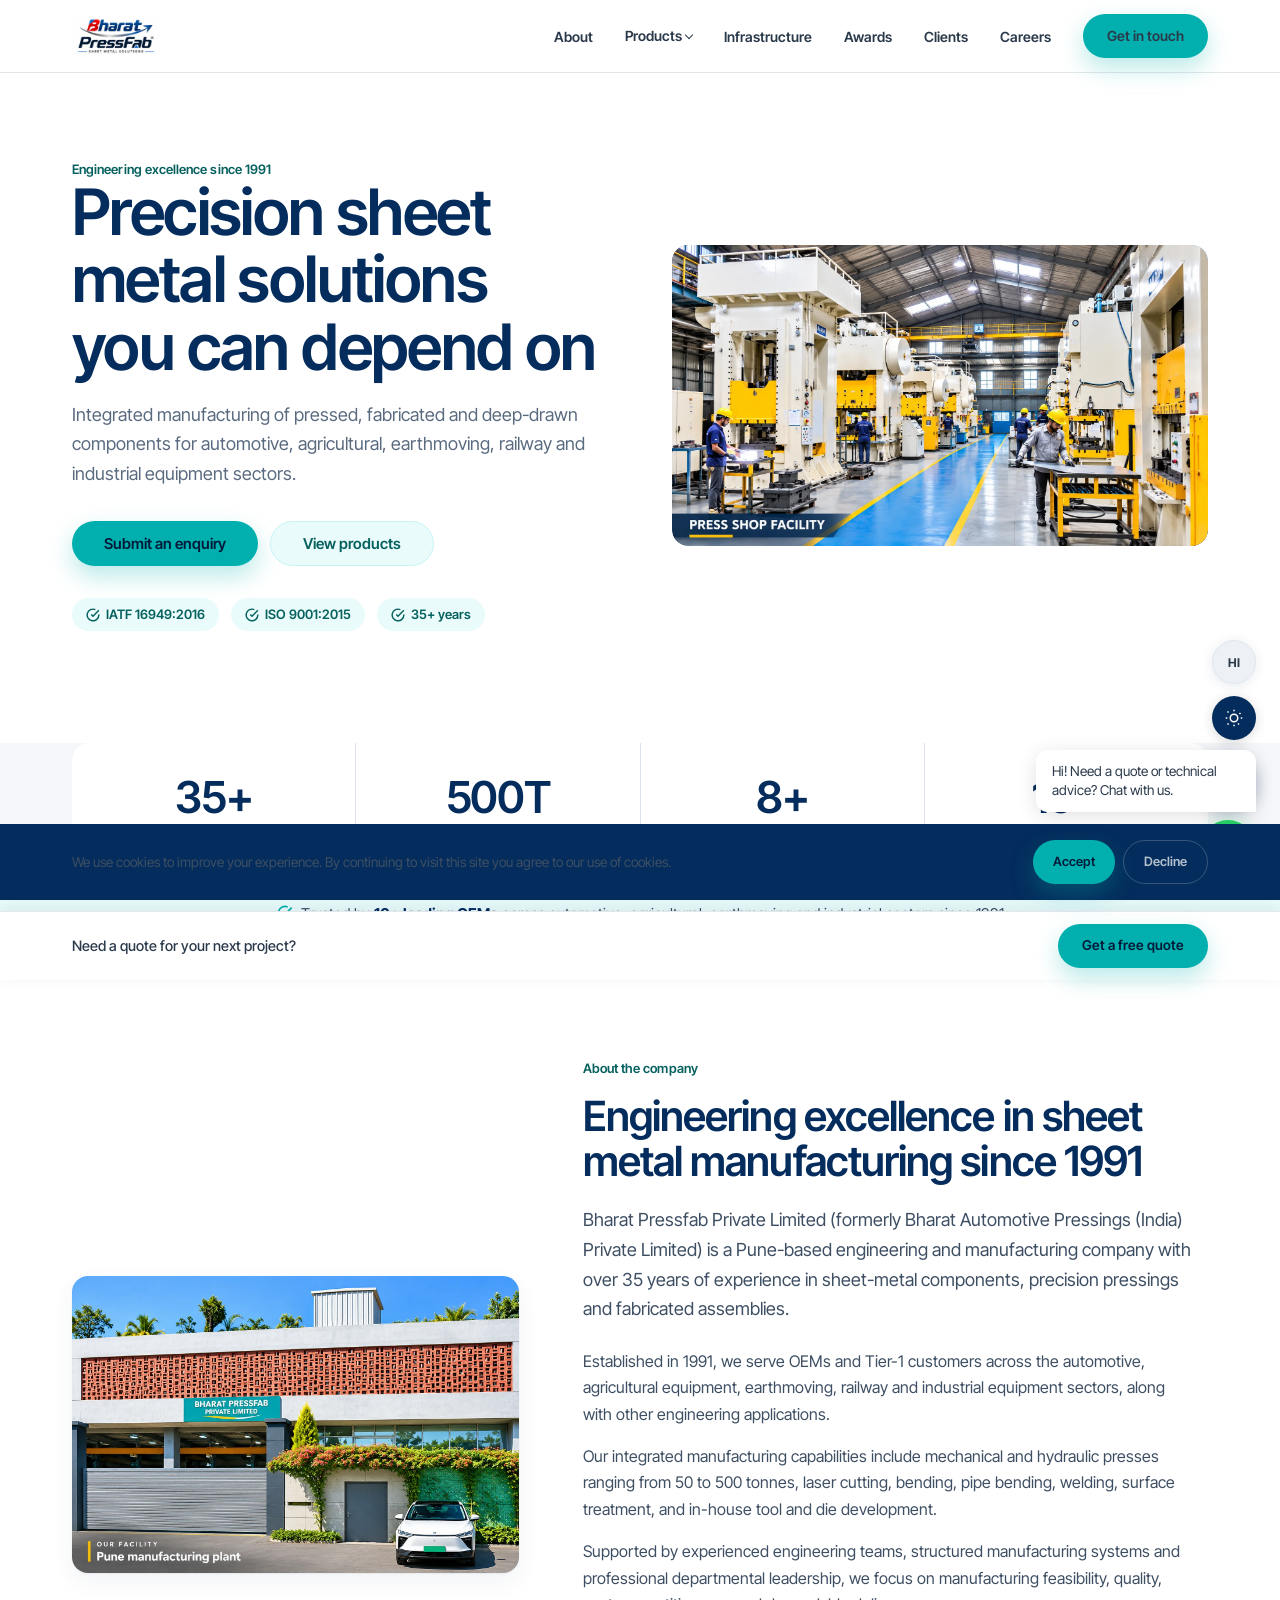
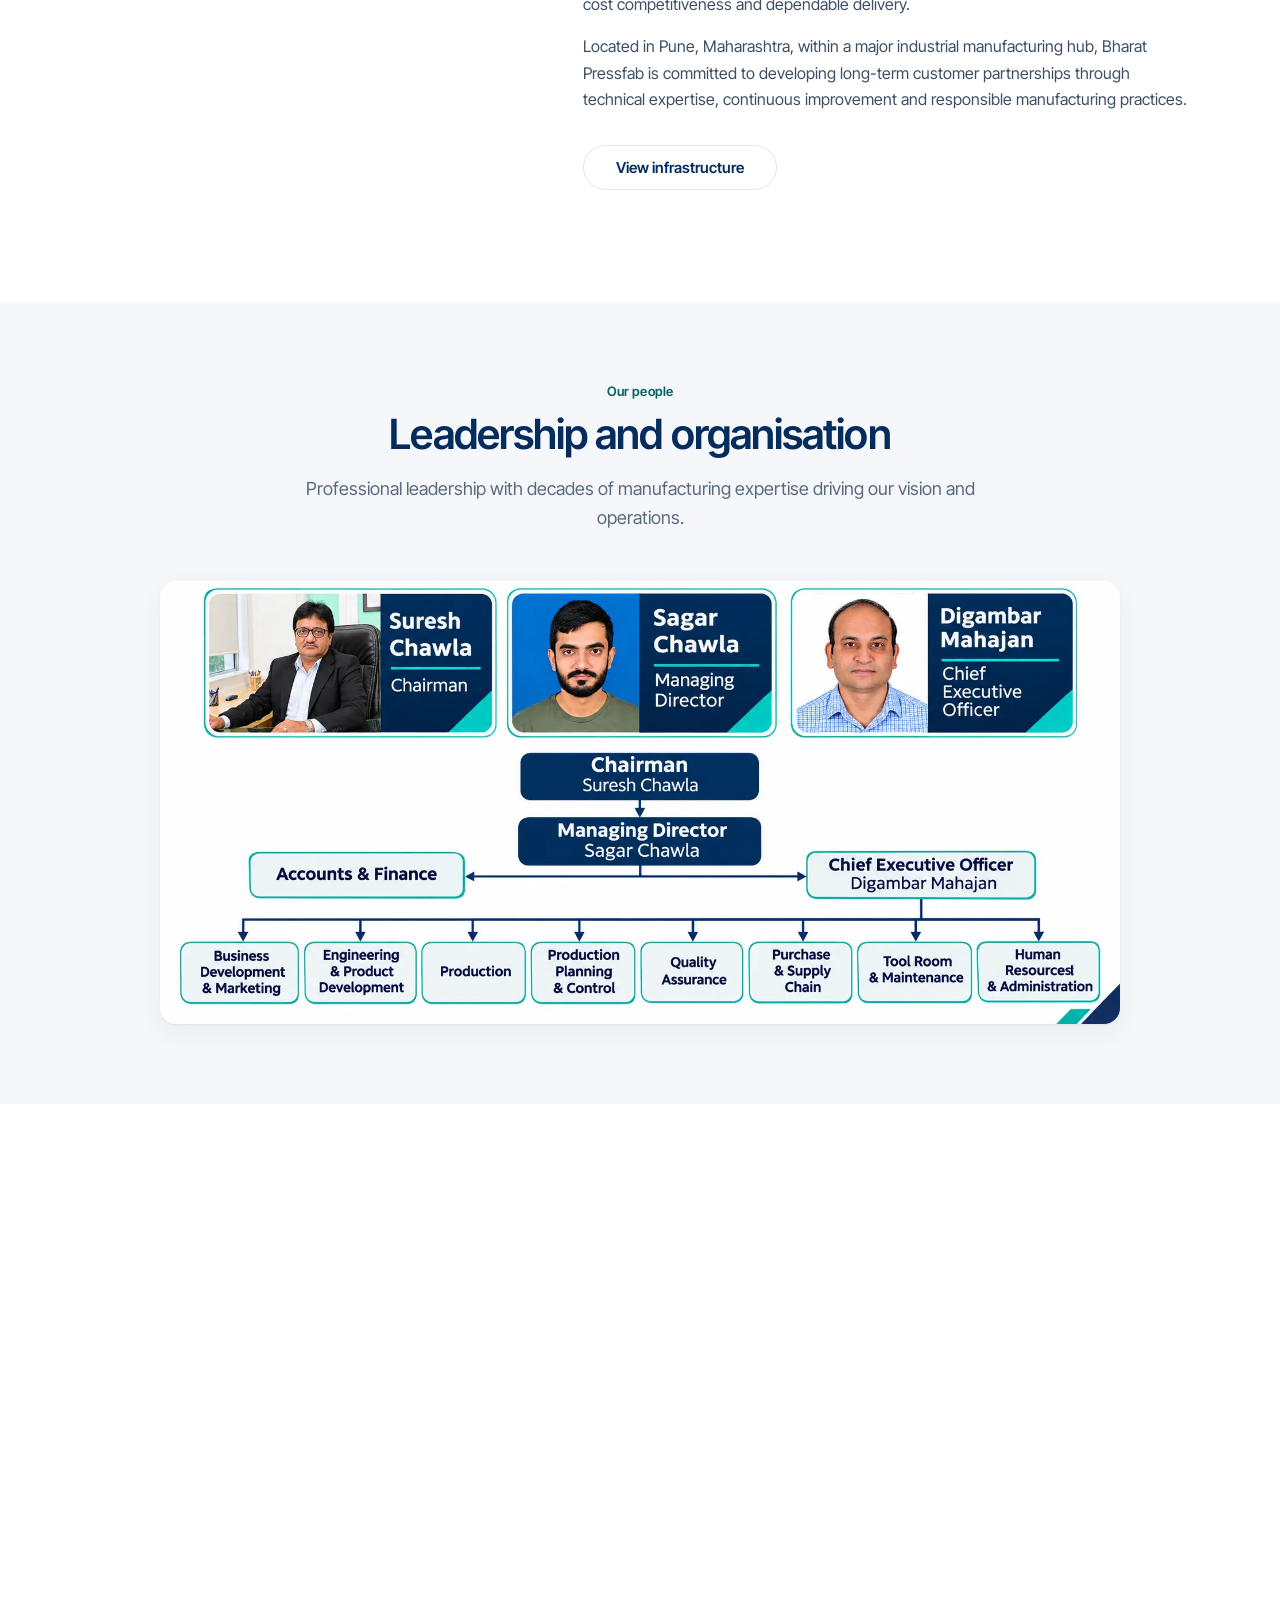
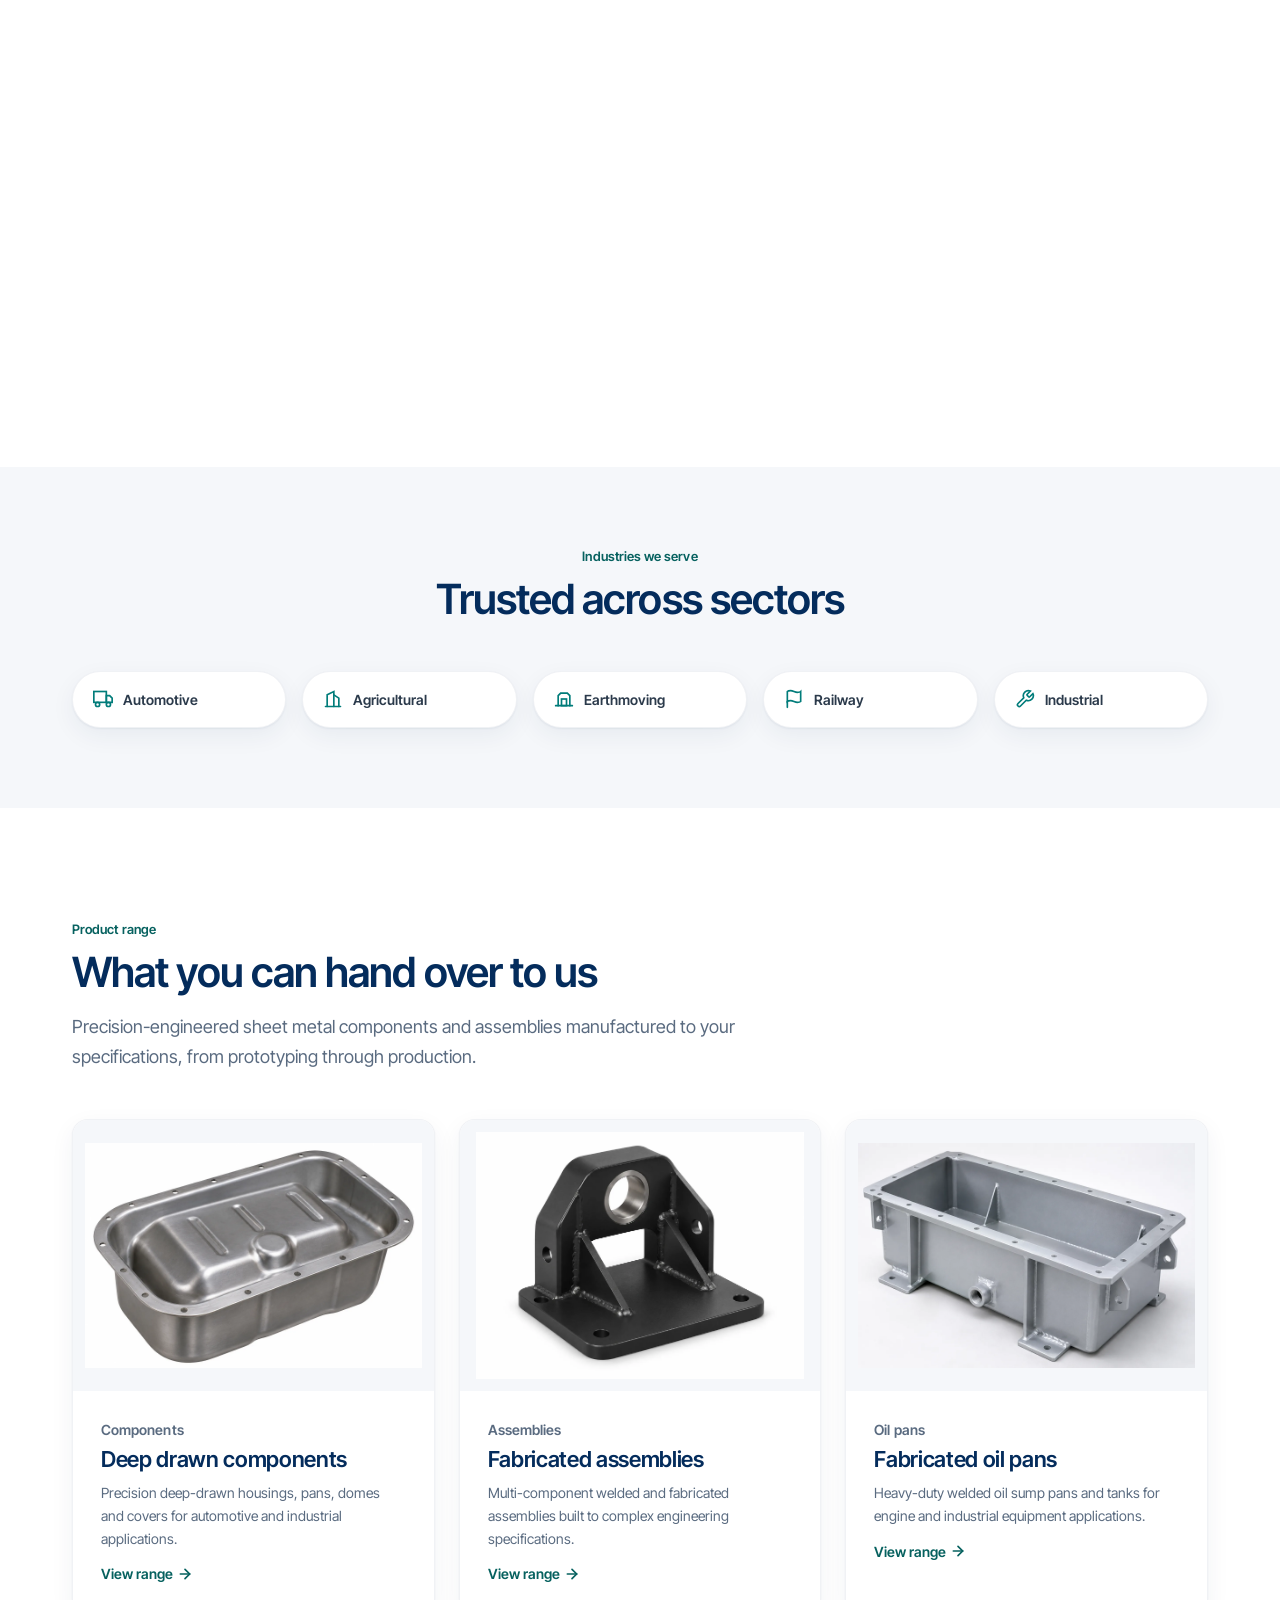
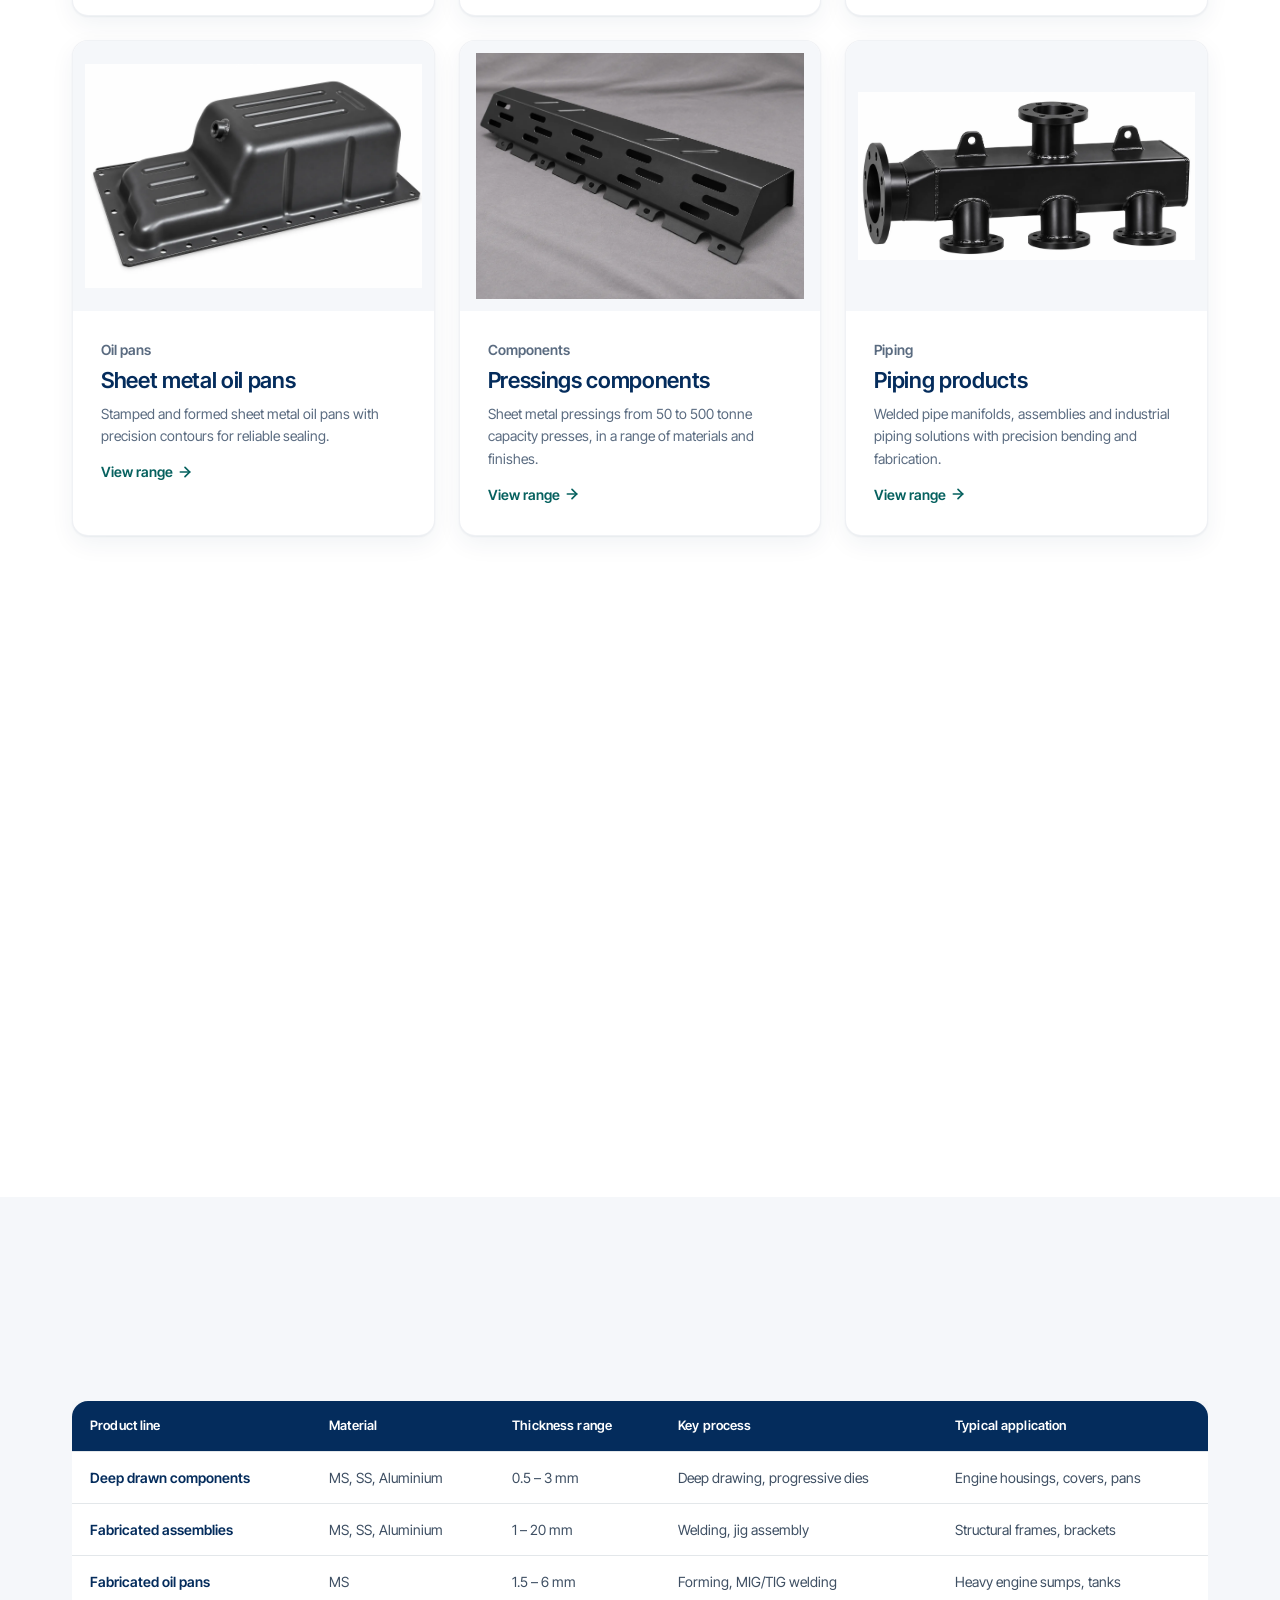
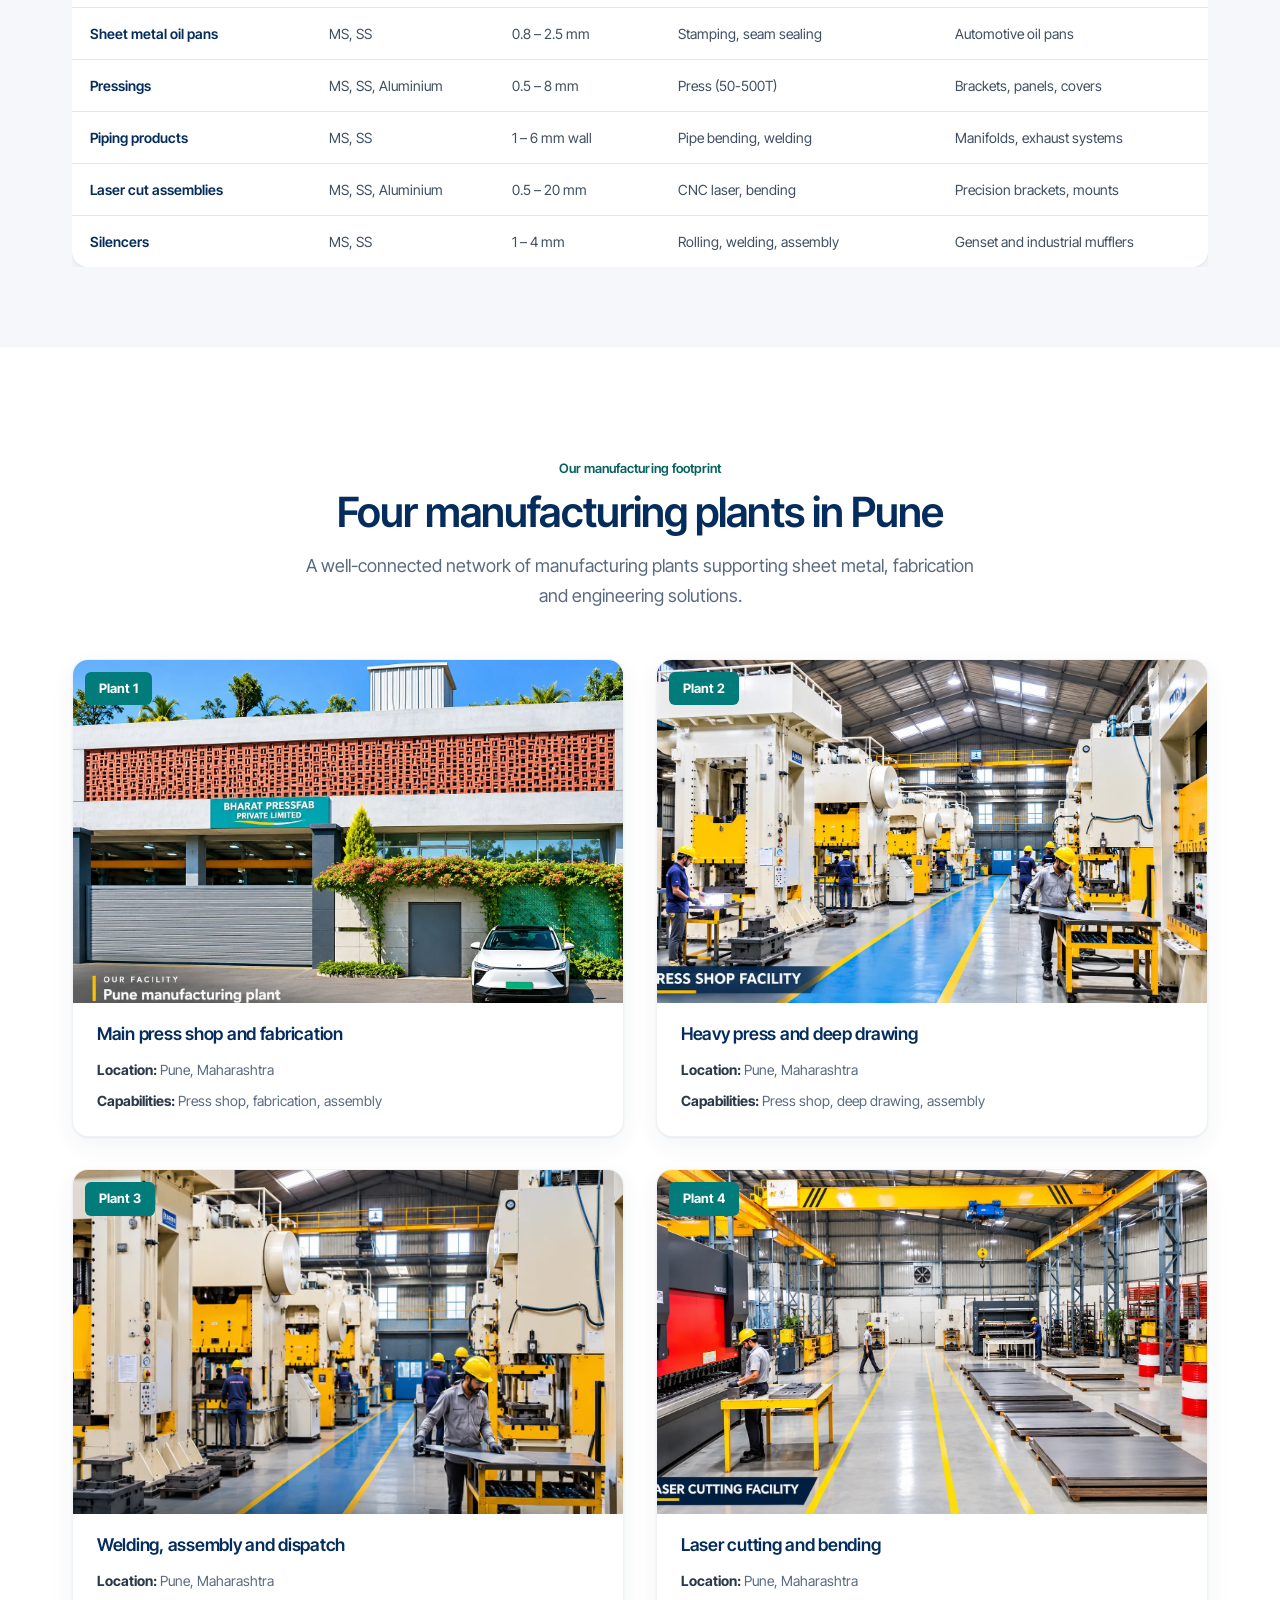
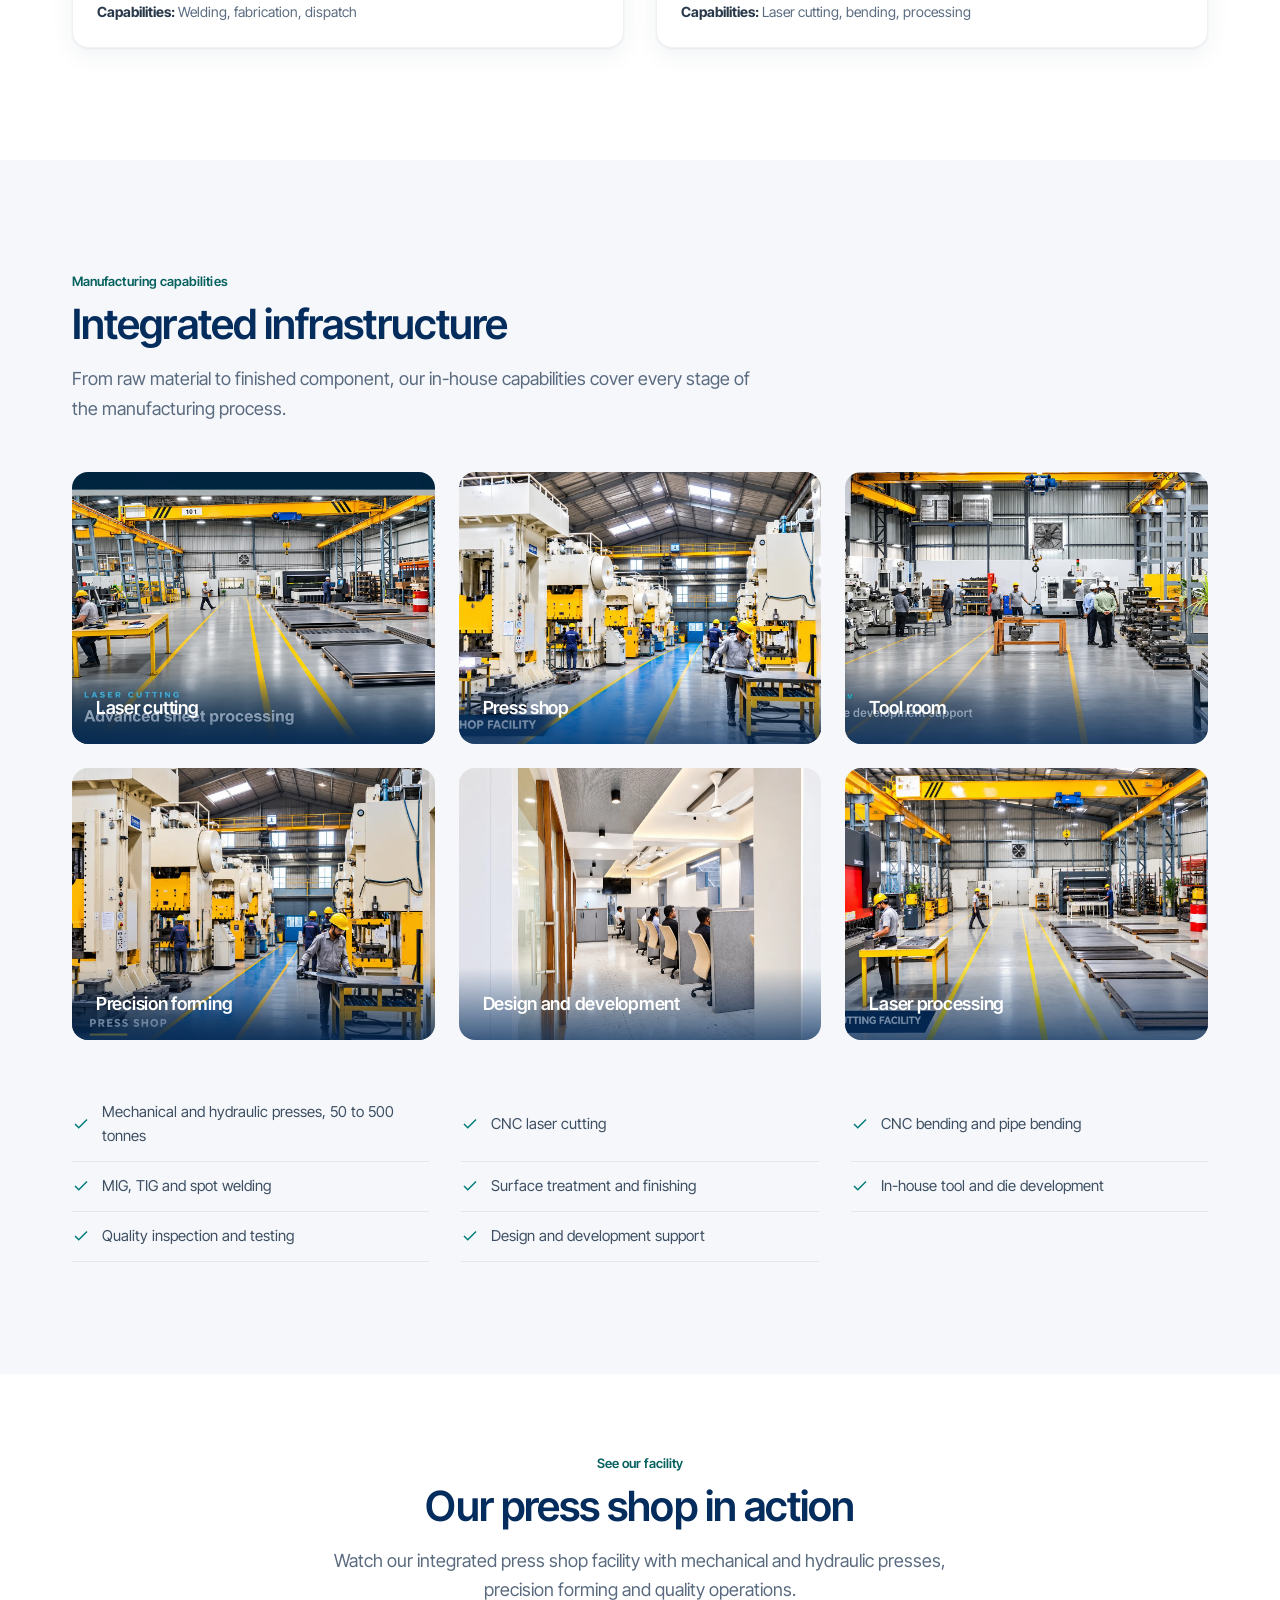
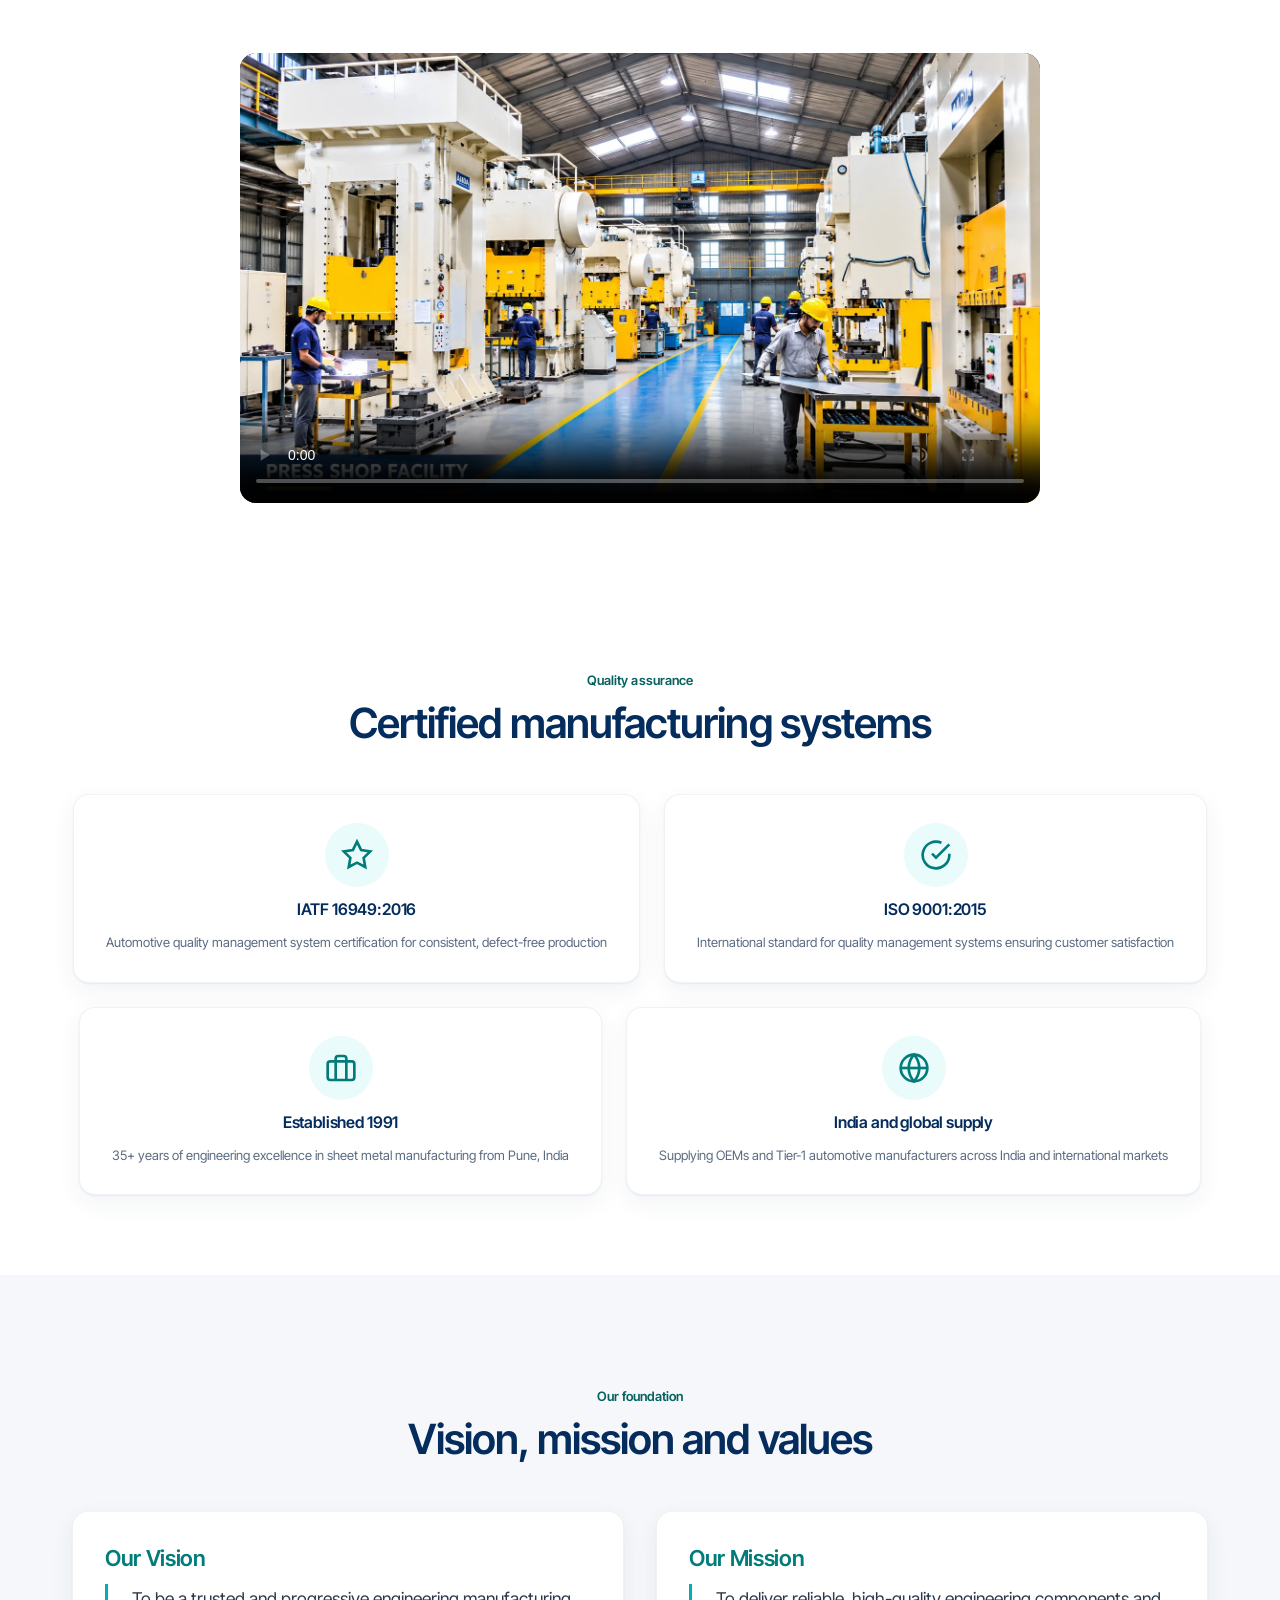
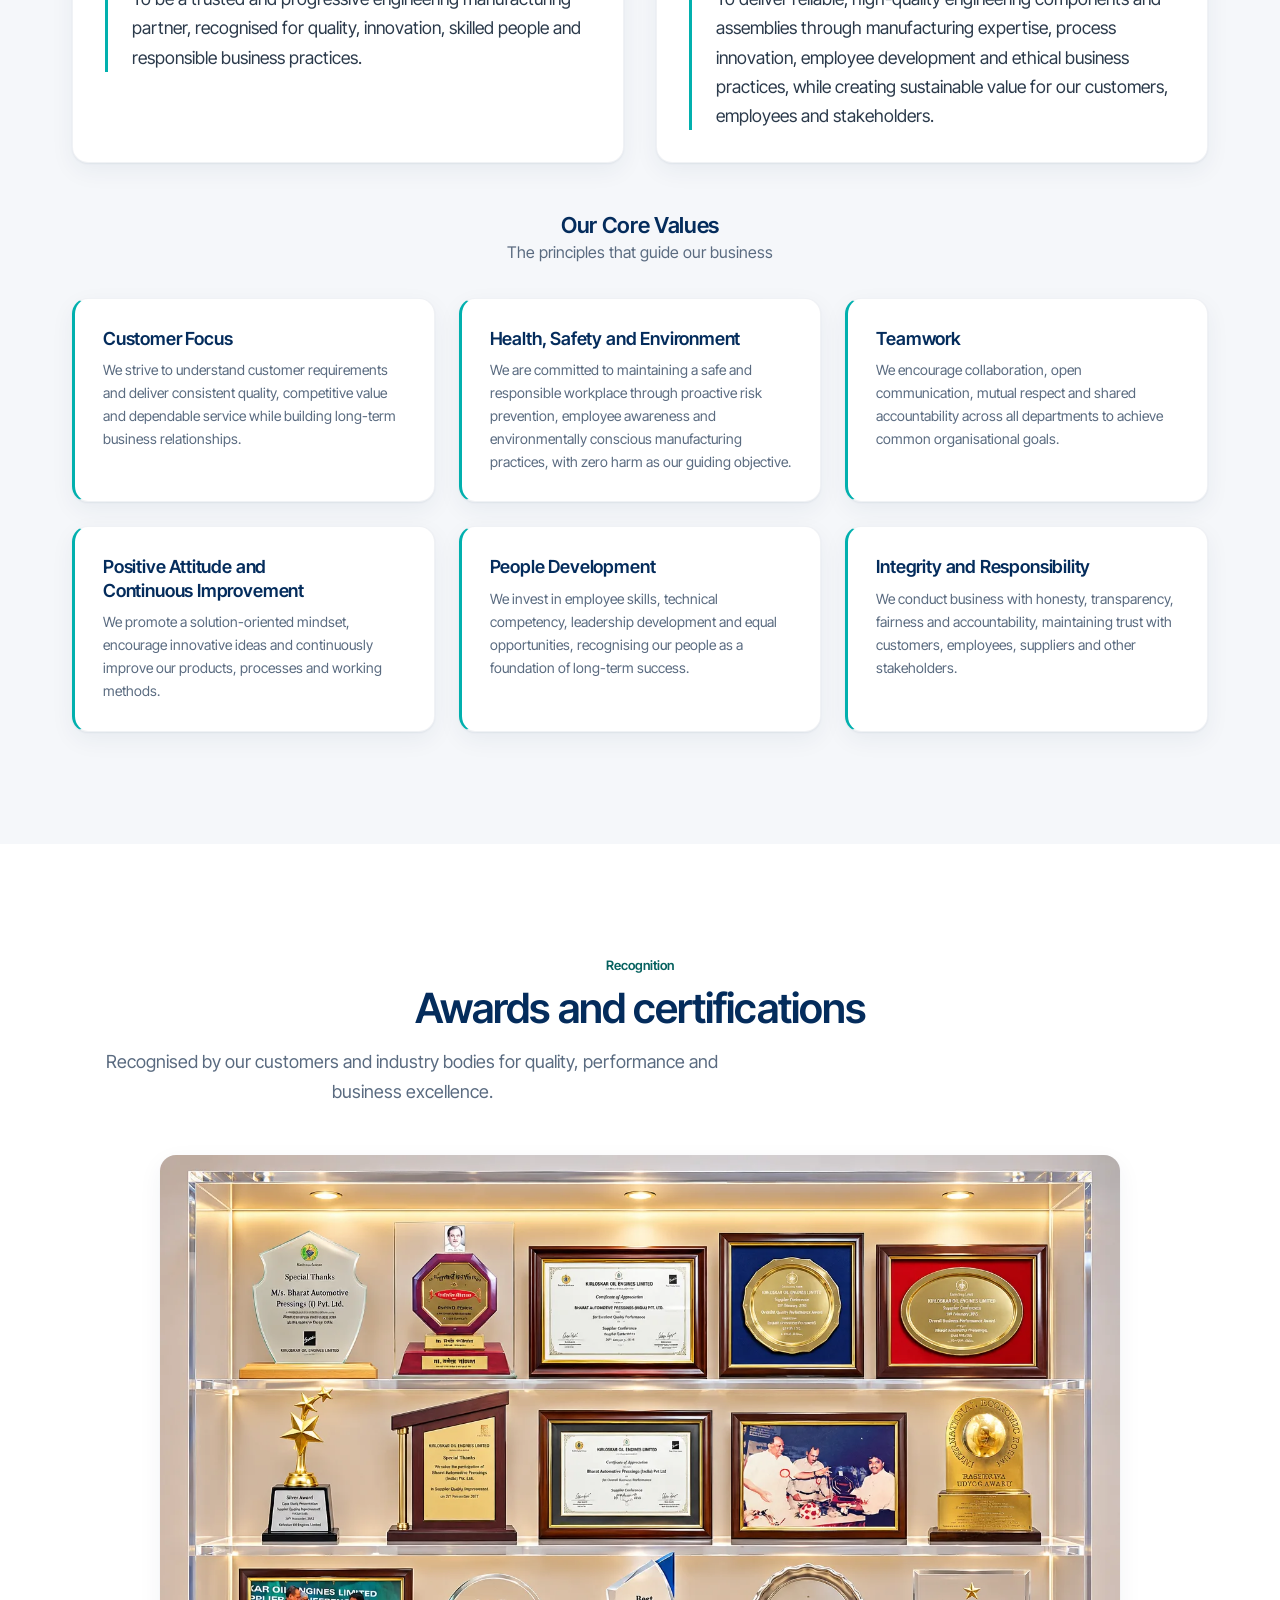
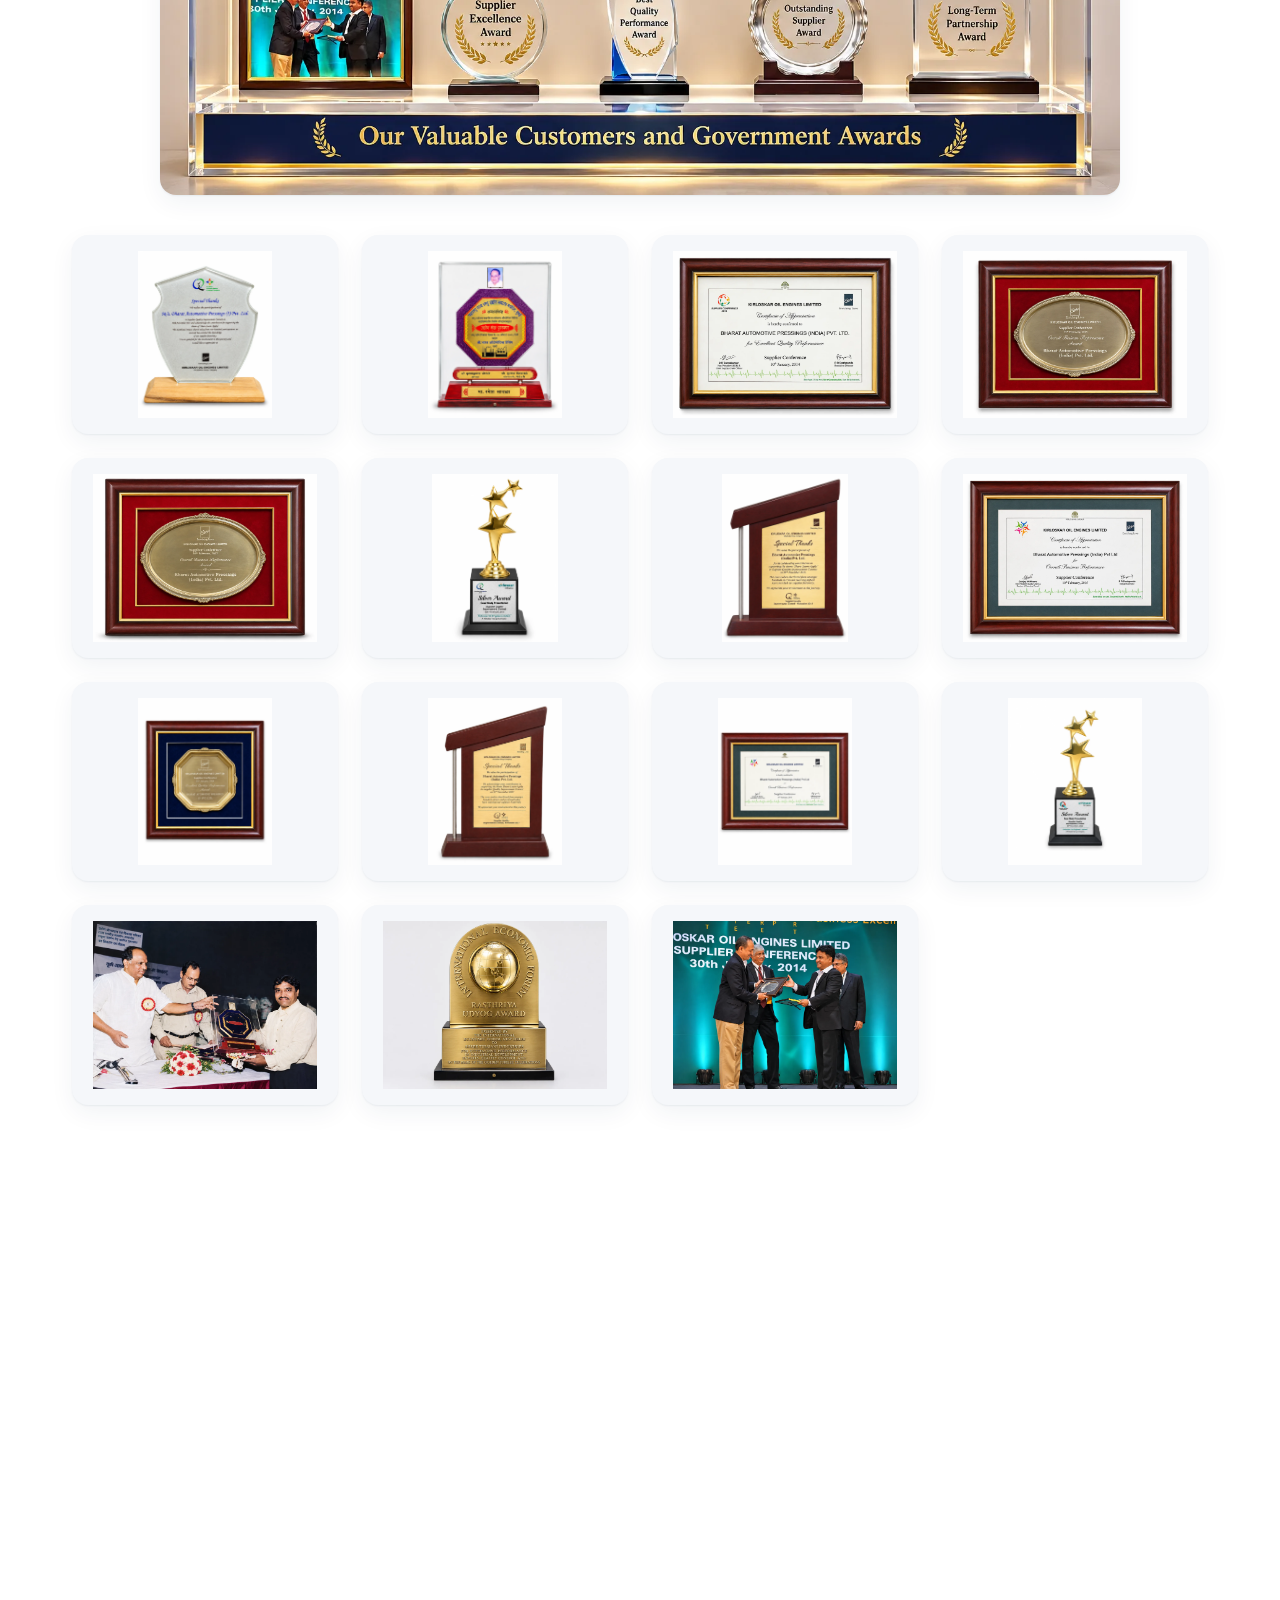
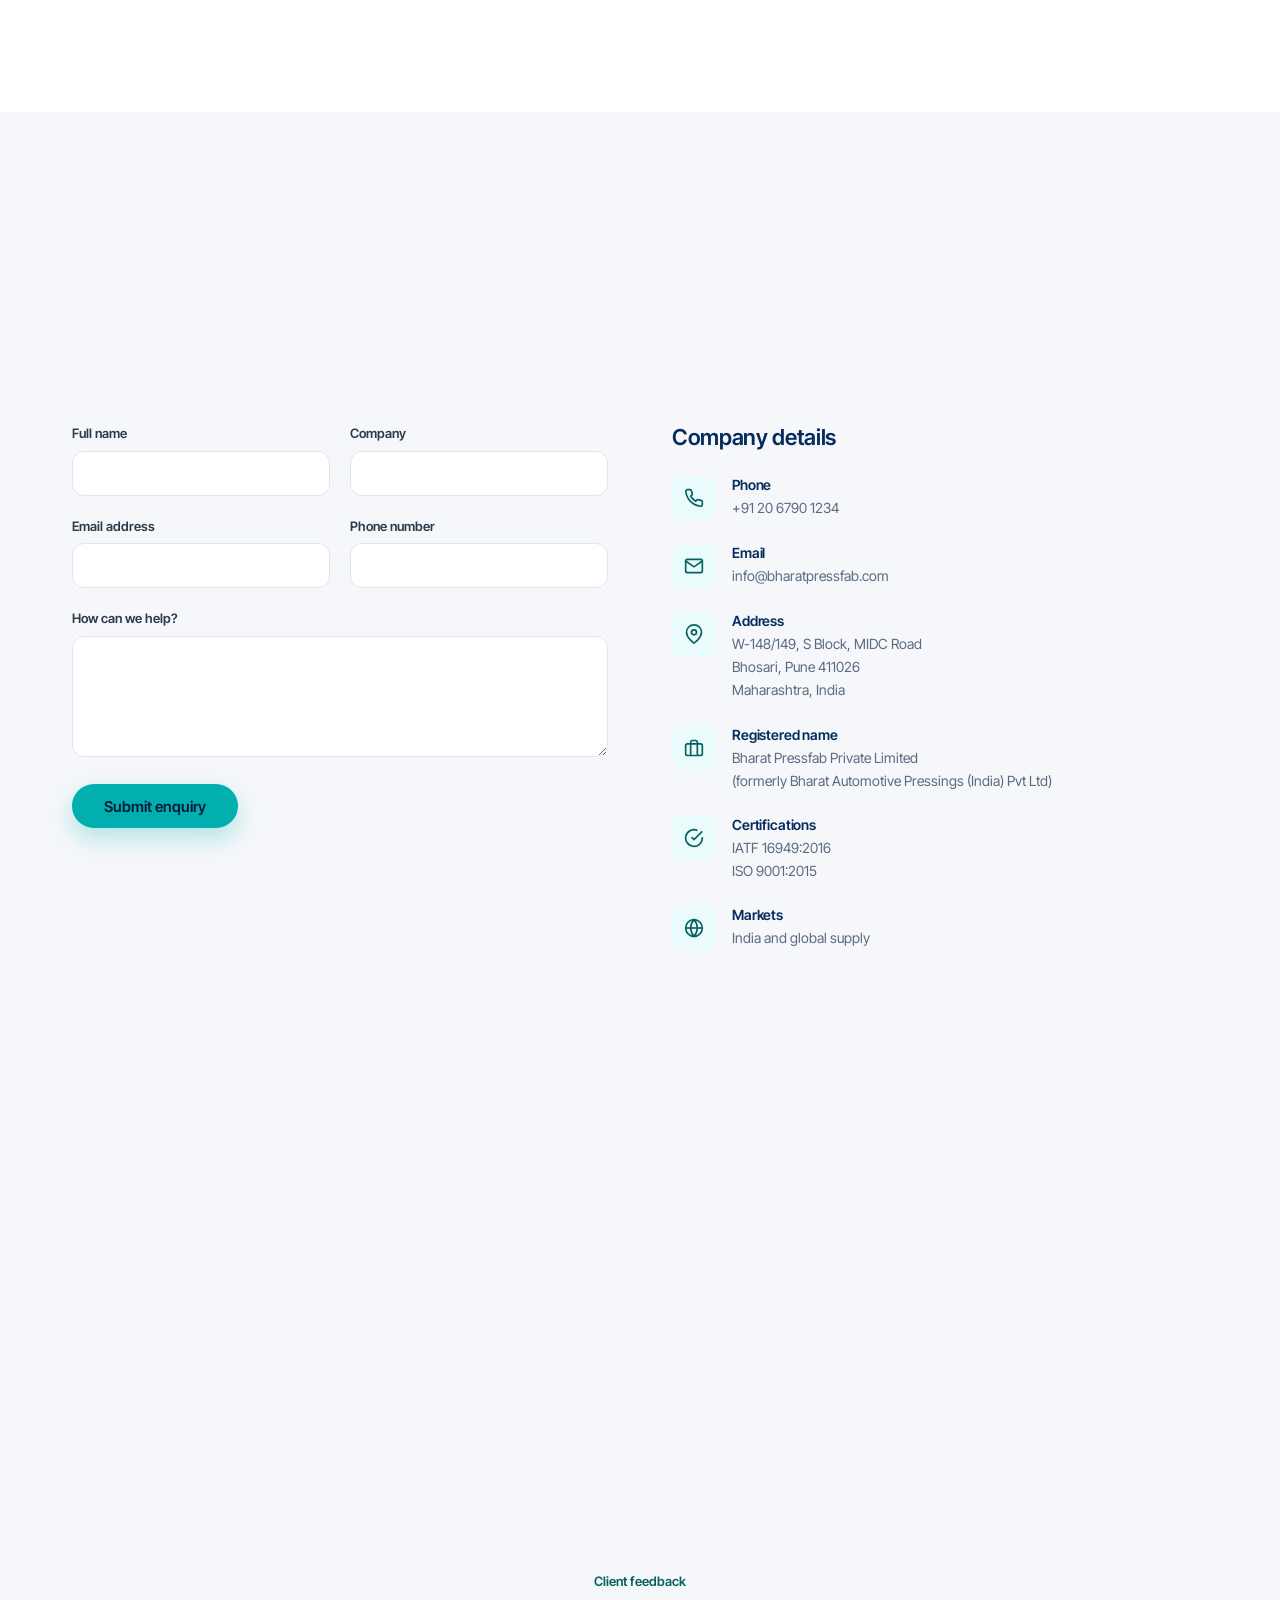
==== commit b79c8345: "perf: convert all images from PNG to WebP (96% size reduction) - Convert 125 PNG images to WebP form" ====
--- a/index.html
+++ b/index.html
@@ -5,18 +5,19 @@
   <meta name="viewport" content="width=device-width, initial-scale=1.0">
   <title>Bharat Pressfab | Sheet Metal Solutions Since 1991</title>
   <meta name="description" content="Bharat Pressfab Private Limited — 35+ years of engineering excellence in sheet metal components, precision pressings and fabricated assemblies. IATF 16949 and ISO 9001 certified. Pune, India.">
+  <link rel="icon" type="image/webp" sizes="32x32" href="images/favicon-32.webp">
   <link rel="icon" type="image/png" sizes="32x32" href="images/favicon-32.png">
   <link rel="apple-touch-icon" href="images/apple-touch-icon.png">
   <meta property="og:title" content="Bharat Pressfab | Sheet Metal Solutions Since 1991">
   <meta property="og:description" content="35+ years of engineering excellence in sheet metal components, precision pressings and fabricated assemblies. IATF 16949 and ISO 9001 certified. Pune, India.">
-  <meta property="og:image" content="https://bharat-pressfab.netlify.app/images/infrastructure/hero-35-years.png">
+  <meta property="og:image" content="https://bharat-pressfab.netlify.app/images/infrastructure/hero-35-years.webp">
   <meta property="og:url" content="https://bharat-pressfab.netlify.app/">
   <meta property="og:type" content="website">
   <meta property="og:site_name" content="Bharat Pressfab">
   <meta name="twitter:card" content="summary_large_image">
   <meta name="twitter:title" content="Bharat Pressfab | Sheet Metal Solutions Since 1991">
   <meta name="twitter:description" content="35+ years of engineering excellence in sheet metal components, precision pressings and fabricated assemblies. IATF 16949 and ISO 9001 certified.">
-  <meta name="twitter:image" content="https://bharat-pressfab.netlify.app/images/infrastructure/hero-35-years.png">
+  <meta name="twitter:image" content="https://bharat-pressfab.netlify.app/images/infrastructure/hero-35-years.webp">
   <link rel="preconnect" href="https://fonts.googleapis.com">
   <link rel="preconnect" href="https://fonts.gstatic.com" crossorigin>
   <link href="https://fonts.googleapis.com/css2?family=Inter+Tight:wght@400;500;600;700&display=swap" rel="stylesheet">
@@ -29,7 +30,7 @@
     "name": "Bharat Pressfab Private Limited",
     "alternateName": "Bharat Automotive Pressings (India) Pvt Ltd",
     "url": "https://bharat-pressfab.netlify.app",
-    "logo": "https://bharat-pressfab.netlify.app/images/logo.png",
+    "logo": "https://bharat-pressfab.netlify.app/images/logo.webp",
     "foundingDate": "1991",
     "description": "Pune-based engineering and manufacturing company with 35+ years of experience in sheet metal components, precision pressings and fabricated assemblies. IATF 16949 and ISO 9001 certified.",
     "address": {
@@ -118,7 +119,7 @@
   <header class="site-header" id="header">
     <div class="container">
       <div class="header-inner">
-        <a href="index.html"><img src="images/logo.png" alt="Bharat Pressfab" class="logo"></a>
+        <a href="index.html"><img src="images/logo.webp" alt="Bharat Pressfab" class="logo"></a>
         <nav>
           <ul class="nav-links">
             <li><a href="#about">About</a></li>
@@ -201,10 +202,10 @@
         </div>
         <div class="fade-in hero-slider-wrap" style="transition-delay:0.15s">
           <div class="hero-slider" id="heroSlider">
-            <img src="images/infrastructure/hero-35-years.png" alt="Bharat Pressfab — 35 years of manufacturing excellence" class="hero-image hero-slide active">
-            <img src="images/infrastructure/press-shop.png" alt="Bharat Pressfab press shop" class="hero-image hero-slide" loading="lazy">
-            <img src="images/infrastructure/laser-cutting.png" alt="Laser cutting facility" class="hero-image hero-slide" loading="lazy">
-            <img src="images/infrastructure/precision-forming.png" alt="Precision forming" class="hero-image hero-slide" loading="lazy">
+            <img src="images/infrastructure/hero-35-years.webp" alt="Bharat Pressfab — 35 years of manufacturing excellence" class="hero-image hero-slide active">
+            <img src="images/infrastructure/press-shop.webp" alt="Bharat Pressfab press shop" class="hero-image hero-slide" loading="lazy">
+            <img src="images/infrastructure/laser-cutting.webp" alt="Laser cutting facility" class="hero-image hero-slide" loading="lazy">
+            <img src="images/infrastructure/precision-forming.webp" alt="Precision forming" class="hero-image hero-slide" loading="lazy">
           </div>
         </div>
       </div>
@@ -250,7 +251,7 @@
     <div class="container">
       <div class="about-grid">
         <div class="fade-in">
-          <img src="images/infrastructure/plant-facade.png" alt="Bharat Pressfab manufacturing plant, Pune" class="about-image" loading="lazy">
+          <img src="images/infrastructure/plant-facade.webp" alt="Bharat Pressfab manufacturing plant, Pune" class="about-image" loading="lazy">
         </div>
         <div class="about-text fade-in">
           <p class="eyebrow">About the company</p>
@@ -276,7 +277,7 @@
       </div>
 
       <div class="fade-in" style="margin-top:32px;text-align:center">
-        <img src="images/leadership/org-structure.png" alt="Bharat Pressfab leadership and organisation structure — Chairman Suresh Chawla, Managing Director Sagar Chawla, CEO Digambar Mahajan, with departments including Business Development, Engineering, Production, Quality Assurance, Purchase & Supply Chain, Tool Room & Maintenance, and HR & Administration" class="org-structure-img" loading="lazy">
+        <img src="images/leadership/org-structure.webp" alt="Bharat Pressfab leadership and organisation structure — Chairman Suresh Chawla, Managing Director Sagar Chawla, CEO Digambar Mahajan, with departments including Business Development, Engineering, Production, Quality Assurance, Purchase & Supply Chain, Tool Room & Maintenance, and HR & Administration" class="org-structure-img" loading="lazy">
       </div>
     </div>
   </section>
@@ -290,7 +291,7 @@
         <p class="lead" style="margin:0 auto">A skilled and motivated team of professionals driving manufacturing excellence every day.</p>
       </div>
       <div class="fade-in" style="margin-top:32px">
-        <img src="images/team/team-photo.png" alt="Bharat Pressfab team at the manufacturing facility" class="team-photo" loading="lazy">
+        <img src="images/team/team-photo.webp" alt="Bharat Pressfab team at the manufacturing facility" class="team-photo" loading="lazy">
       </div>
     </div>
   </section>
@@ -338,7 +339,7 @@
       <div class="product-grid">
 
         <a href="products/deep-drawn-components.html" class="card product-card fade-in">
-          <img src="images/products/deep-drawn/pan-housing-1.png" alt="Deep drawn component" class="card-img" loading="lazy">
+          <img src="images/products/deep-drawn/pan-housing-1.webp" alt="Deep drawn component" class="card-img" loading="lazy">
           <div class="card-body">
             <p class="eyebrow">Components</p>
             <h3>Deep drawn components</h3>
@@ -348,7 +349,7 @@
         </a>
 
         <a href="products/fabricated-assemblies.html" class="card product-card fade-in">
-          <img src="images/products/fabricated-assemblies/assembly-1.png" alt="Fabricated assembly" class="card-img" loading="lazy">
+          <img src="images/products/fabricated-assemblies/assembly-1.webp" alt="Fabricated assembly" class="card-img" loading="lazy">
           <div class="card-body">
             <p class="eyebrow">Assemblies</p>
             <h3>Fabricated assemblies</h3>
@@ -358,7 +359,7 @@
         </a>
 
         <a href="products/fabricated-oil-pans.html" class="card product-card fade-in">
-          <img src="images/products/fabricated-oil-pans/pan-tray-3.png" alt="Fabricated oil pan" class="card-img" loading="lazy">
+          <img src="images/products/fabricated-oil-pans/pan-tray-3.webp" alt="Fabricated oil pan" class="card-img" loading="lazy">
           <div class="card-body">
             <p class="eyebrow">Oil pans</p>
             <h3>Fabricated oil pans</h3>
@@ -368,7 +369,7 @@
         </a>
 
         <a href="products/sheet-metal-oil-pans.html" class="card product-card fade-in">
-          <img src="images/products/sheet-metal-oil-pans/ribbed-pan-1.png" alt="Sheet metal oil pan" class="card-img" loading="lazy">
+          <img src="images/products/sheet-metal-oil-pans/ribbed-pan-1.webp" alt="Sheet metal oil pan" class="card-img" loading="lazy">
           <div class="card-body">
             <p class="eyebrow">Oil pans</p>
             <h3>Sheet metal oil pans</h3>
@@ -378,7 +379,7 @@
         </a>
 
         <a href="products/pressings.html" class="card product-card fade-in">
-          <img src="images/products/pressings/pressing-1.png" alt="Pressing component" class="card-img" loading="lazy">
+          <img src="images/products/pressings/pressing-1.webp" alt="Pressing component" class="card-img" loading="lazy">
           <div class="card-body">
             <p class="eyebrow">Components</p>
             <h3>Pressings components</h3>
@@ -388,7 +389,7 @@
         </a>
 
         <a href="products/piping.html" class="card product-card fade-in">
-          <img src="images/products/piping/manifold-1.png" alt="Piping product" class="card-img" loading="lazy">
+          <img src="images/products/piping/manifold-1.webp" alt="Piping product" class="card-img" loading="lazy">
           <div class="card-body">
             <p class="eyebrow">Piping</p>
             <h3>Piping products</h3>
@@ -398,7 +399,7 @@
         </a>
 
         <a href="products/laser-cut.html" class="card product-card fade-in">
-          <img src="images/products/laser-cut/bracket-1.png" alt="Laser cut bracket assembly" class="card-img" loading="lazy">
+          <img src="images/products/laser-cut/bracket-1.webp" alt="Laser cut bracket assembly" class="card-img" loading="lazy">
           <div class="card-body">
             <p class="eyebrow">Laser cutting</p>
             <h3>Laser cut and band assemblies</h3>
@@ -408,7 +409,7 @@
         </a>
 
         <a href="products/silencers.html" class="card product-card fade-in">
-          <img src="images/products/silencers/silencer-1.png" alt="Industrial silencer" class="card-img" loading="lazy">
+          <img src="images/products/silencers/silencer-1.webp" alt="Industrial silencer" class="card-img" loading="lazy">
           <div class="card-body">
             <p class="eyebrow">Silencers</p>
             <h3>Residential and industrial silencers</h3>
@@ -513,7 +514,7 @@
       <div class="plants-grid fade-in">
         <div class="plant-card">
           <div class="plant-img-wrap">
-            <img src="images/infrastructure/plant-facade.png" alt="Plant 1 — Main press shop and fabrication" loading="lazy">
+            <img src="images/infrastructure/plant-facade.webp" alt="Plant 1 — Main press shop and fabrication" loading="lazy">
             <span class="plant-badge">Plant 1</span>
           </div>
           <div class="plant-info">
@@ -526,7 +527,7 @@
         </div>
         <div class="plant-card">
           <div class="plant-img-wrap">
-            <img src="images/infrastructure/press-shop.png" alt="Plant 2 — Heavy press and deep drawing" loading="lazy">
+            <img src="images/infrastructure/press-shop.webp" alt="Plant 2 — Heavy press and deep drawing" loading="lazy">
             <span class="plant-badge">Plant 2</span>
           </div>
           <div class="plant-info">
@@ -539,7 +540,7 @@
         </div>
         <div class="plant-card">
           <div class="plant-img-wrap">
-            <img src="images/infrastructure/precision-forming.png" alt="Plant 3 — Welding, assembly and dispatch" loading="lazy">
+            <img src="images/infrastructure/precision-forming.webp" alt="Plant 3 — Welding, assembly and dispatch" loading="lazy">
             <span class="plant-badge">Plant 3</span>
           </div>
           <div class="plant-info">
@@ -552,7 +553,7 @@
         </div>
         <div class="plant-card">
           <div class="plant-img-wrap">
-            <img src="images/infrastructure/laser-facility.png" alt="Plant 4 — Laser cutting and bending" loading="lazy">
+            <img src="images/infrastructure/laser-facility.webp" alt="Plant 4 — Laser cutting and bending" loading="lazy">
             <span class="plant-badge">Plant 4</span>
           </div>
           <div class="plant-info">
@@ -578,27 +579,27 @@
 
       <div class="infra-grid">
         <div class="infra-card fade-in">
-          <img src="images/infrastructure/laser-cutting.png" alt="Laser cutting facility" loading="lazy">
+          <img src="images/infrastructure/laser-cutting.webp" alt="Laser cutting facility" loading="lazy">
           <div class="infra-card-overlay"><h3>Laser cutting</h3></div>
         </div>
         <div class="infra-card fade-in">
-          <img src="images/infrastructure/press-shop.png" alt="Press shop" loading="lazy">
+          <img src="images/infrastructure/press-shop.webp" alt="Press shop" loading="lazy">
           <div class="infra-card-overlay"><h3>Press shop</h3></div>
         </div>
         <div class="infra-card fade-in">
-          <img src="images/infrastructure/tool-room.png" alt="Tool room" loading="lazy">
+          <img src="images/infrastructure/tool-room.webp" alt="Tool room" loading="lazy">
           <div class="infra-card-overlay"><h3>Tool room</h3></div>
         </div>
         <div class="infra-card fade-in">
-          <img src="images/infrastructure/precision-forming.png" alt="Precision forming" loading="lazy">
+          <img src="images/infrastructure/precision-forming.webp" alt="Precision forming" loading="lazy">
           <div class="infra-card-overlay"><h3>Precision forming</h3></div>
         </div>
         <div class="infra-card fade-in">
-          <img src="images/infrastructure/design-office.png" alt="Design and development" loading="lazy">
+          <img src="images/infrastructure/design-office.webp" alt="Design and development" loading="lazy">
           <div class="infra-card-overlay"><h3>Design and development</h3></div>
         </div>
         <div class="infra-card fade-in">
-          <img src="images/infrastructure/laser-facility.png" alt="Laser processing facility" loading="lazy">
+          <img src="images/infrastructure/laser-facility.webp" alt="Laser processing facility" loading="lazy">
           <div class="infra-card-overlay"><h3>Laser processing</h3></div>
         </div>
       </div>
@@ -627,7 +628,7 @@
         <p class="lead" style="margin:0 auto">Watch our integrated press shop facility with mechanical and hydraulic presses, precision forming and quality operations.</p>
       </div>
       <div class="video-embed fade-in">
-        <video controls preload="metadata" poster="images/infrastructure/press-shop.png" style="width:100%;border-radius:var(--radius-card);background:#000">
+        <video controls preload="metadata" poster="images/infrastructure/press-shop.webp" style="width:100%;border-radius:var(--radius-card);background:#000">
           <source src="videos/press-shop.mp4" type="video/mp4">
           Your browser does not support the video tag.
         </video>
@@ -737,24 +738,24 @@
         <p class="lead">Recognised by our customers and industry bodies for quality, performance and business excellence.</p>
       </div>
       <div class="fade-in" style="margin-bottom:40px;text-align:center">
-        <img src="images/awards/awards-showcase.png" alt="Bharat Pressfab awards display showcase" class="awards-showcase" loading="lazy">
+        <img src="images/awards/awards-showcase.webp" alt="Bharat Pressfab awards display showcase" class="awards-showcase" loading="lazy">
       </div>
       <div class="awards-grid fade-in">
-        <img src="images/awards/award-1.png" alt="Kirloskar Supplier Quality Improvement Award 2015" loading="lazy">
-        <img src="images/awards/award-2.png" alt="Maharashtra State Udyog Mukh Puraskar 2006" loading="lazy">
-        <img src="images/awards/award-3.png" alt="Kirloskar Certificate of Appreciation for Quality Performance 2014" loading="lazy">
-        <img src="images/awards/award-4.png" alt="Kirloskar Overall Business Performance Award 2013" loading="lazy">
-        <img src="images/awards/award-5.png" alt="Kirloskar Overall Business Performance Award 2012" loading="lazy">
-        <img src="images/awards/award-6.png" alt="Kirloskar Silver Award Case Study Presentation 2012" loading="lazy">
-        <img src="images/awards/award-7.png" alt="Kirloskar Special Thanks Award 2015" loading="lazy">
-        <img src="images/awards/award-8.png" alt="Kirloskar Certificate of Appreciation for Business Performance 2015" loading="lazy">
-        <img src="images/awards/award-9.png" alt="Kirloskar Excellent Quality Performance Award 2014" loading="lazy">
-        <img src="images/awards/award-10.png" alt="Kirloskar Special Thanks Award 2017" loading="lazy">
-        <img src="images/awards/award-11.png" alt="Kirloskar Certificate of Appreciation for Business Performance 2015" loading="lazy">
-        <img src="images/awards/award-12.png" alt="Kirloskar Silver Award Case Study Presentation 2022" loading="lazy">
-        <img src="images/awards/award-13.png" alt="Award ceremony at industry conference" loading="lazy">
-        <img src="images/awards/award-14.png" alt="International Economic Forum Rasthriya Udyog Award" loading="lazy">
-        <img src="images/awards/award-15.png" alt="Award ceremony at Kirloskar Supplier Conference 2014" loading="lazy">
+        <img src="images/awards/award-1.webp" alt="Kirloskar Supplier Quality Improvement Award 2015" loading="lazy">
+        <img src="images/awards/award-2.webp" alt="Maharashtra State Udyog Mukh Puraskar 2006" loading="lazy">
+        <img src="images/awards/award-3.webp" alt="Kirloskar Certificate of Appreciation for Quality Performance 2014" loading="lazy">
+        <img src="images/awards/award-4.webp" alt="Kirloskar Overall Business Performance Award 2013" loading="lazy">
+        <img src="images/awards/award-5.webp" alt="Kirloskar Overall Business Performance Award 2012" loading="lazy">
+        <img src="images/awards/award-6.webp" alt="Kirloskar Silver Award Case Study Presentation 2012" loading="lazy">
+        <img src="images/awards/award-7.webp" alt="Kirloskar Special Thanks Award 2015" loading="lazy">
+        <img src="images/awards/award-8.webp" alt="Kirloskar Certificate of Appreciation for Business Performance 2015" loading="lazy">
+        <img src="images/awards/award-9.webp" alt="Kirloskar Excellent Quality Performance Award 2014" loading="lazy">
+        <img src="images/awards/award-10.webp" alt="Kirloskar Special Thanks Award 2017" loading="lazy">
+        <img src="images/awards/award-11.webp" alt="Kirloskar Certificate of Appreciation for Business Performance 2015" loading="lazy">
+        <img src="images/awards/award-12.webp" alt="Kirloskar Silver Award Case Study Presentation 2022" loading="lazy">
+        <img src="images/awards/award-13.webp" alt="Award ceremony at industry conference" loading="lazy">
+        <img src="images/awards/award-14.webp" alt="International Economic Forum Rasthriya Udyog Award" loading="lazy">
+        <img src="images/awards/award-15.webp" alt="Award ceremony at Kirloskar Supplier Conference 2014" loading="lazy">
       </div>
     </div>
   </section>
@@ -769,26 +770,26 @@
       </div>
       <div class="fade-in marquee-wrap">
         <div class="marquee-track">
-          <img src="images/clients/kirloskar.png" alt="Kirloskar Oil Engines">
-          <img src="images/clients/mahindra.png" alt="Mahindra">
-          <img src="images/clients/tata-autocomp.png" alt="Tata Autocomp Systems">
-          <img src="images/clients/sandvik.png" alt="Sandvik">
-          <img src="images/clients/foxconn.png" alt="Foxconn">
-          <img src="images/clients/monarch.png" alt="Monarch">
-          <img src="images/clients/jbm-group.png" alt="JBM Group">
-          <img src="images/clients/tse-brakes.png" alt="TSE Brakes">
-          <img src="images/clients/tata-motors.png" alt="Tata Motors">
-          <img src="images/clients/shapoorji-pallonji.png" alt="Shapoorji Pallonji">
-          <img src="images/clients/kirloskar.png" alt="" aria-hidden="true">
-          <img src="images/clients/mahindra.png" alt="" aria-hidden="true">
-          <img src="images/clients/tata-autocomp.png" alt="" aria-hidden="true">
-          <img src="images/clients/sandvik.png" alt="" aria-hidden="true">
-          <img src="images/clients/foxconn.png" alt="" aria-hidden="true">
-          <img src="images/clients/monarch.png" alt="" aria-hidden="true">
-          <img src="images/clients/jbm-group.png" alt="" aria-hidden="true">
-          <img src="images/clients/tse-brakes.png" alt="" aria-hidden="true">
-          <img src="images/clients/tata-motors.png" alt="" aria-hidden="true">
-          <img src="images/clients/shapoorji-pallonji.png" alt="" aria-hidden="true">
+          <img src="images/clients/kirloskar.webp" alt="Kirloskar Oil Engines">
+          <img src="images/clients/mahindra.webp" alt="Mahindra">
+          <img src="images/clients/tata-autocomp.webp" alt="Tata Autocomp Systems">
+          <img src="images/clients/sandvik.webp" alt="Sandvik">
+          <img src="images/clients/foxconn.webp" alt="Foxconn">
+          <img src="images/clients/monarch.webp" alt="Monarch">
+          <img src="images/clients/jbm-group.webp" alt="JBM Group">
+          <img src="images/clients/tse-brakes.webp" alt="TSE Brakes">
+          <img src="images/clients/tata-motors.webp" alt="Tata Motors">
+          <img src="images/clients/shapoorji-pallonji.webp" alt="Shapoorji Pallonji">
+          <img src="images/clients/kirloskar.webp" alt="" aria-hidden="true">
+          <img src="images/clients/mahindra.webp" alt="" aria-hidden="true">
+          <img src="images/clients/tata-autocomp.webp" alt="" aria-hidden="true">
+          <img src="images/clients/sandvik.webp" alt="" aria-hidden="true">
+          <img src="images/clients/foxconn.webp" alt="" aria-hidden="true">
+          <img src="images/clients/monarch.webp" alt="" aria-hidden="true">
+          <img src="images/clients/jbm-group.webp" alt="" aria-hidden="true">
+          <img src="images/clients/tse-brakes.webp" alt="" aria-hidden="true">
+          <img src="images/clients/tata-motors.webp" alt="" aria-hidden="true">
+          <img src="images/clients/shapoorji-pallonji.webp" alt="" aria-hidden="true">
         </div>
       </div>
     </div>
@@ -1045,7 +1046,7 @@
     <div class="container">
       <div class="footer-grid">
         <div class="footer-brand">
-          <img src="images/logo.png" alt="Bharat Pressfab" class="logo-footer">
+          <img src="images/logo.webp" alt="Bharat Pressfab" class="logo-footer">
           <p>Engineering excellence in sheet metal manufacturing since 1991. Precision pressings, fabricated assemblies and deep-drawn components.</p>
         </div>
         <div class="footer-col">
--- a/css/style.css
+++ b/css/style.css
@@ -1269,15 +1269,15 @@
 .awards-grid {
   display: grid; grid-template-columns: repeat(2, 1fr); gap: 24px;
 }
-@media (min-width: 640px) { .awards-grid { grid-template-columns: repeat(3, 1fr); } }
-@media (min-width: 1024px) { .awards-grid { grid-template-columns: repeat(5, 1fr); } }
+@media (min-width: 640px) { .awards-grid { grid-template-columns: repeat(2, 1fr); } }
+@media (min-width: 1024px) { .awards-grid { grid-template-columns: repeat(4, 1fr); } }
 .awards-grid img {
-  width: 100%; border-radius: var(--radius-card); box-shadow: var(--card-shadow);
-  cursor: zoom-in; aspect-ratio: 1/1; object-fit: contain;
-  background: var(--color-steel-50); padding: 8px;
+  width: 100%; border-radius: var(--radius-image); box-shadow: var(--card-shadow);
+  cursor: zoom-in; aspect-ratio: 4/3; object-fit: contain;
+  object-position: center; background: var(--color-steel-50); padding: 16px;
   transition: transform 0.3s cubic-bezier(0.32, 0.72, 0, 1), box-shadow 0.3s;
 }
-.awards-grid img:hover { transform: translateY(-4px); box-shadow: 0 8px 24px rgba(0,0,0,0.12); }
+.awards-grid img:hover { transform: scale(1.02); box-shadow: var(--card-shadow-hover); }
 
 /* Plants grid */
 .plants-grid {
--- a/css/style.css
+++ b/css/style.css
@@ -1269,15 +1269,15 @@
 .awards-grid {
   display: grid; grid-template-columns: repeat(2, 1fr); gap: 24px;
 }
-@media (min-width: 640px) { .awards-grid { grid-template-columns: repeat(3, 1fr); } }
-@media (min-width: 1024px) { .awards-grid { grid-template-columns: repeat(5, 1fr); } }
+@media (min-width: 640px) { .awards-grid { grid-template-columns: repeat(2, 1fr); } }
+@media (min-width: 1024px) { .awards-grid { grid-template-columns: repeat(4, 1fr); } }
 .awards-grid img {
-  width: 100%; border-radius: var(--radius-card); box-shadow: var(--card-shadow);
-  cursor: zoom-in; aspect-ratio: 1/1; object-fit: contain;
-  background: var(--color-steel-50); padding: 8px;
+  width: 100%; border-radius: var(--radius-image); box-shadow: var(--card-shadow);
+  cursor: zoom-in; aspect-ratio: 4/3; object-fit: contain;
+  object-position: center; background: var(--color-steel-50); padding: 16px;
   transition: transform 0.3s cubic-bezier(0.32, 0.72, 0, 1), box-shadow 0.3s;
 }
-.awards-grid img:hover { transform: translateY(-4px); box-shadow: 0 8px 24px rgba(0,0,0,0.12); }
+.awards-grid img:hover { transform: scale(1.02); box-shadow: var(--card-shadow-hover); }
 
 /* Plants grid */
 .plants-grid {
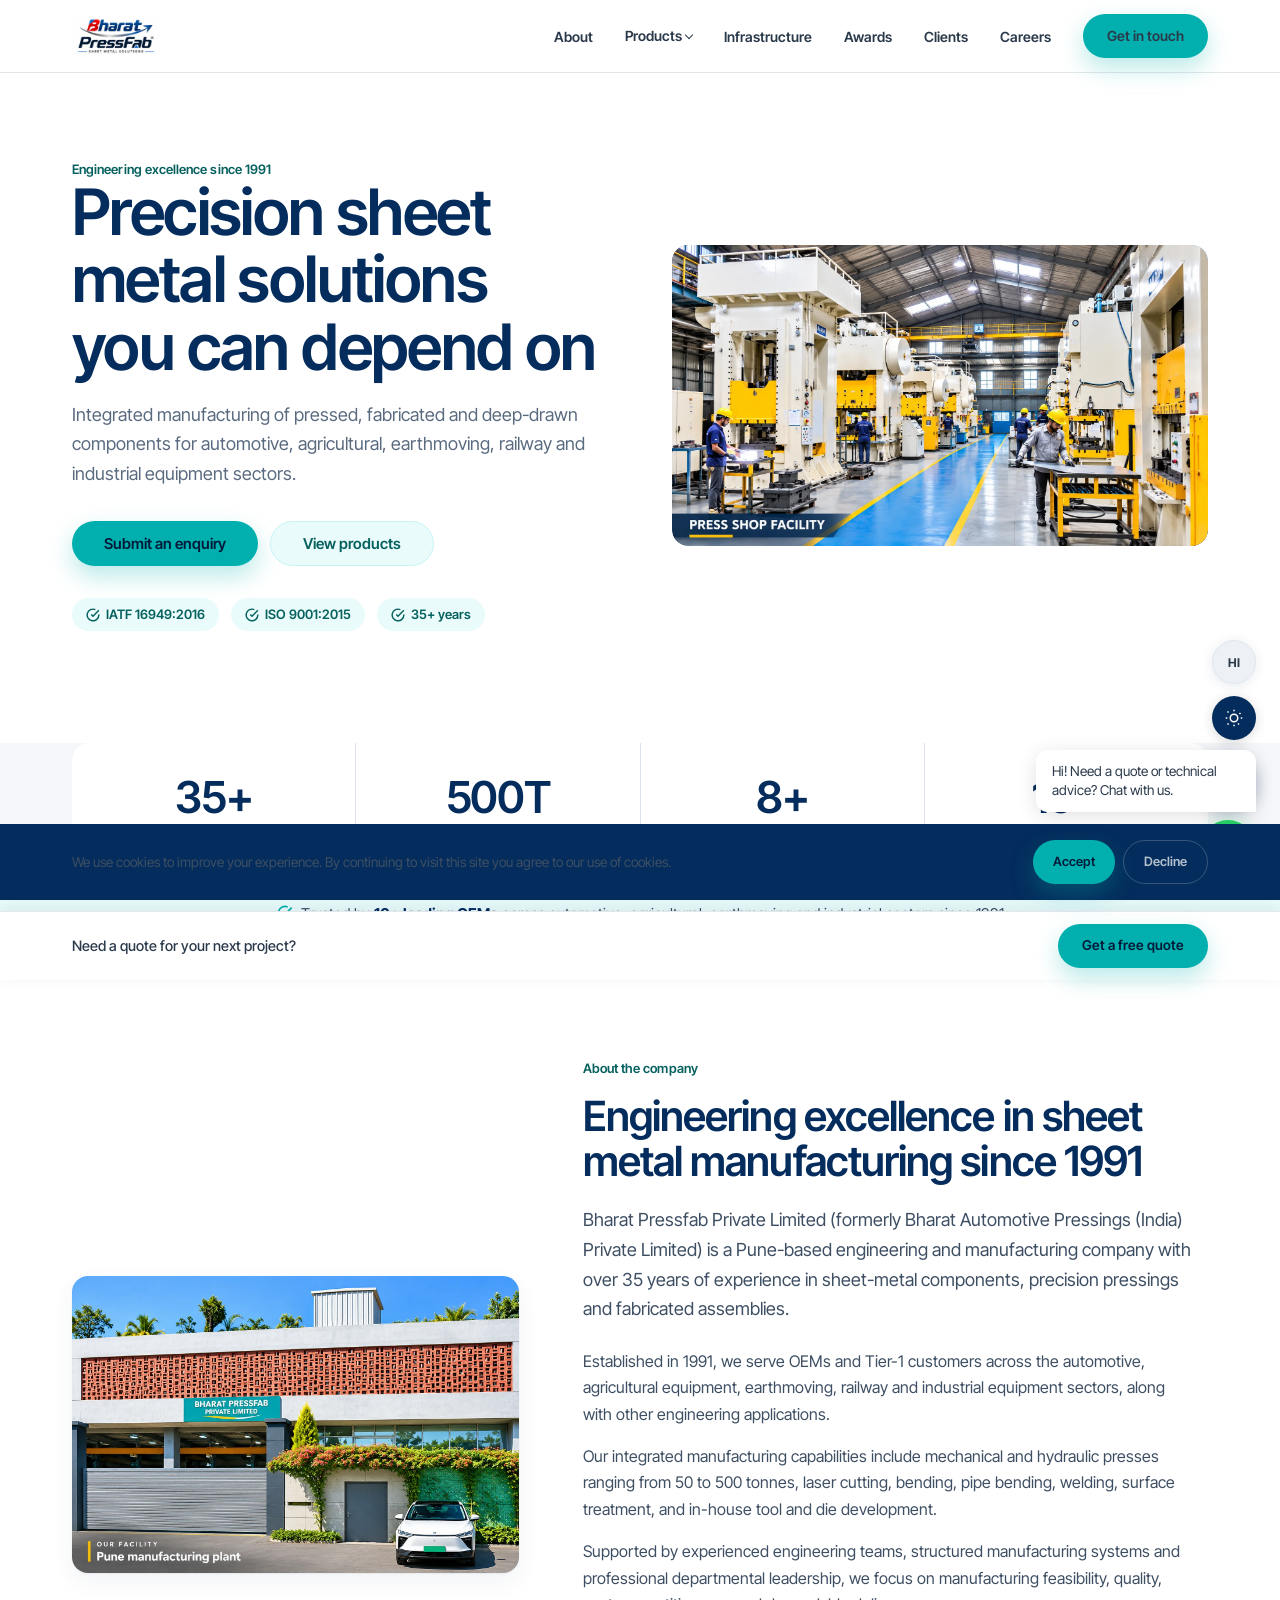
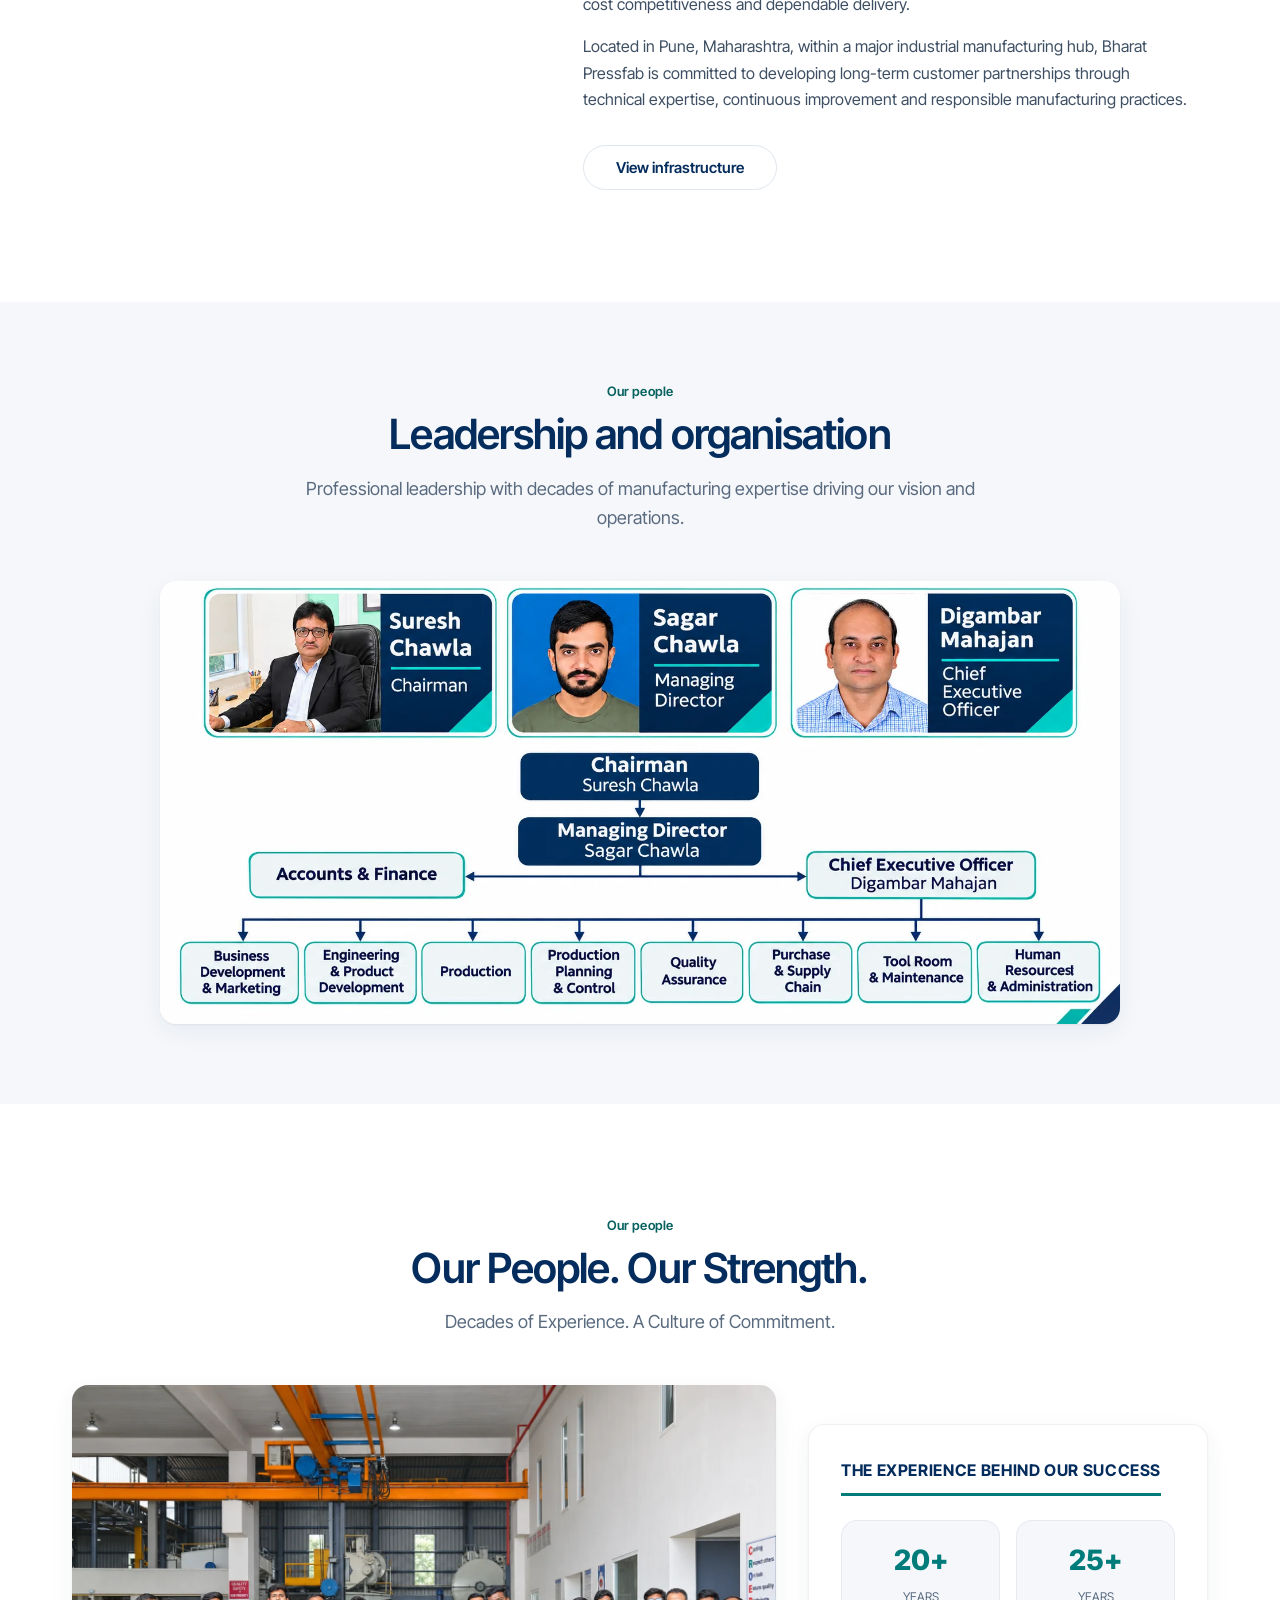
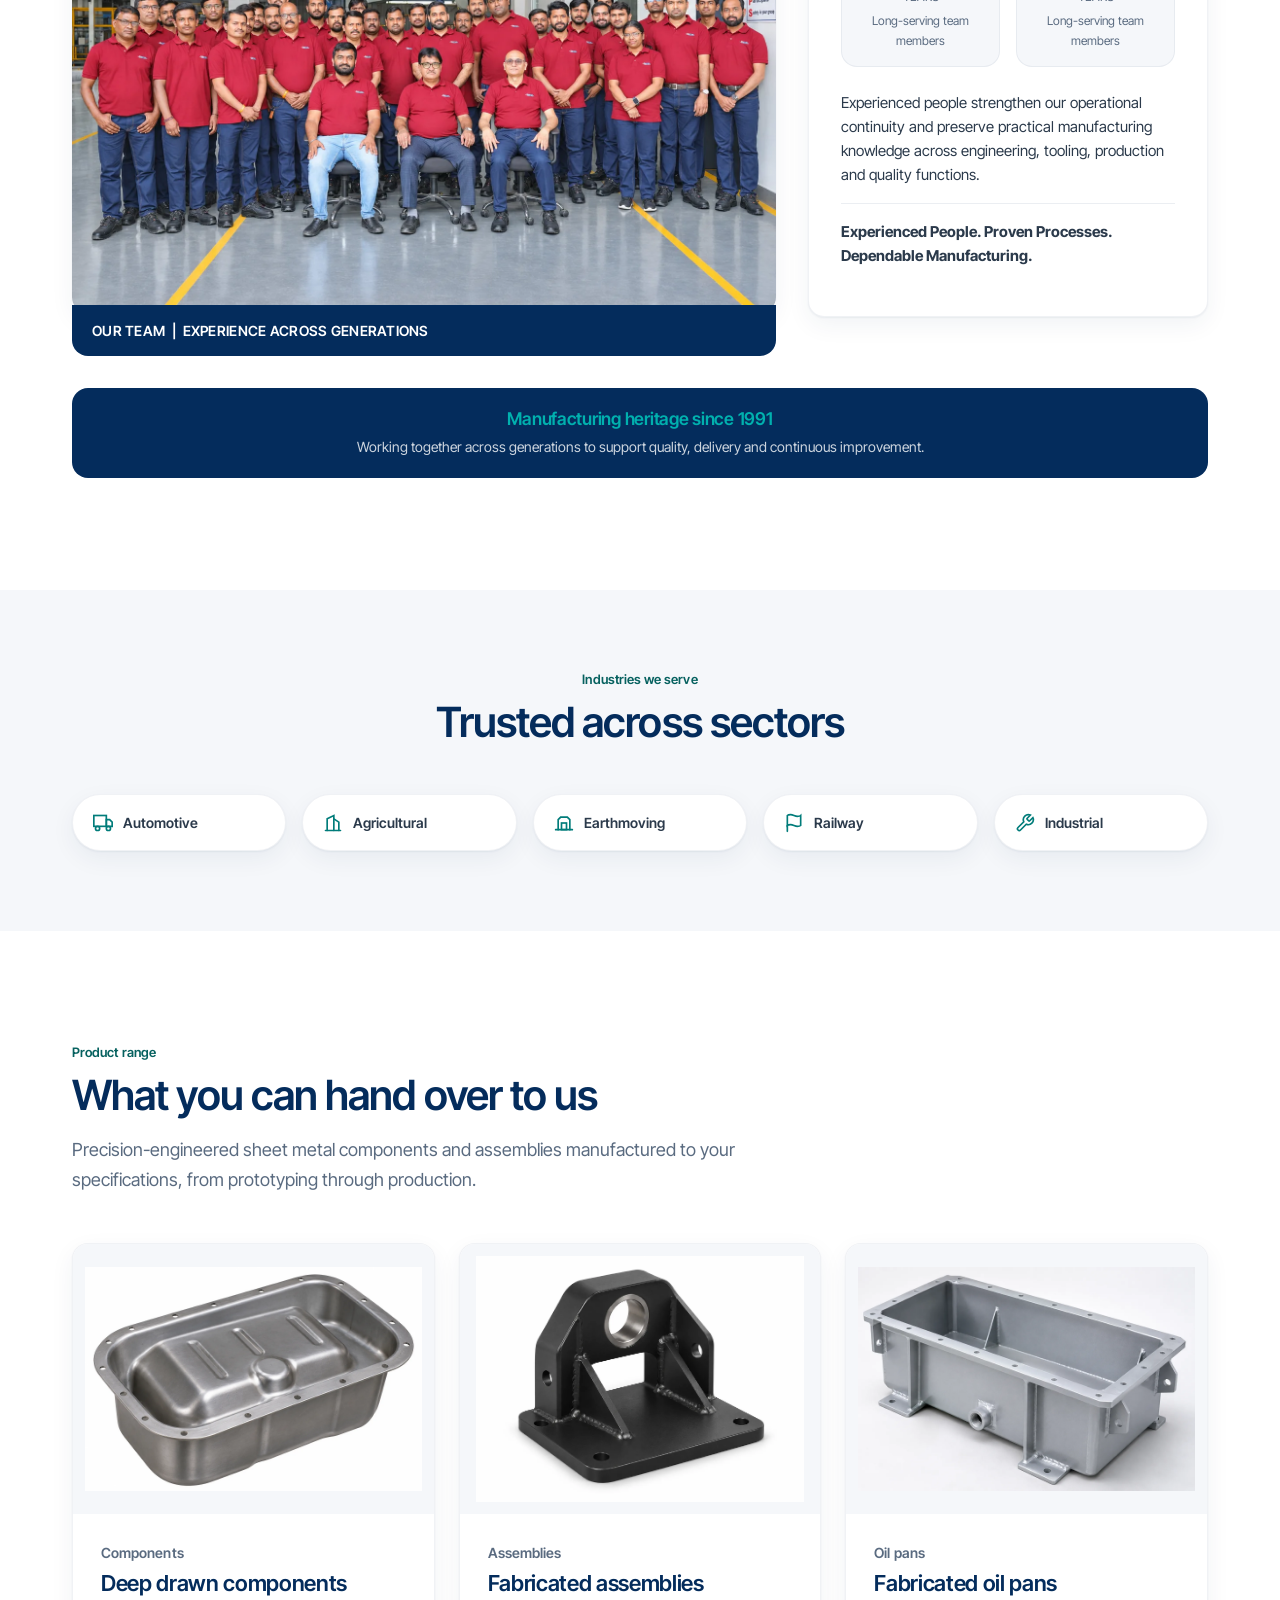
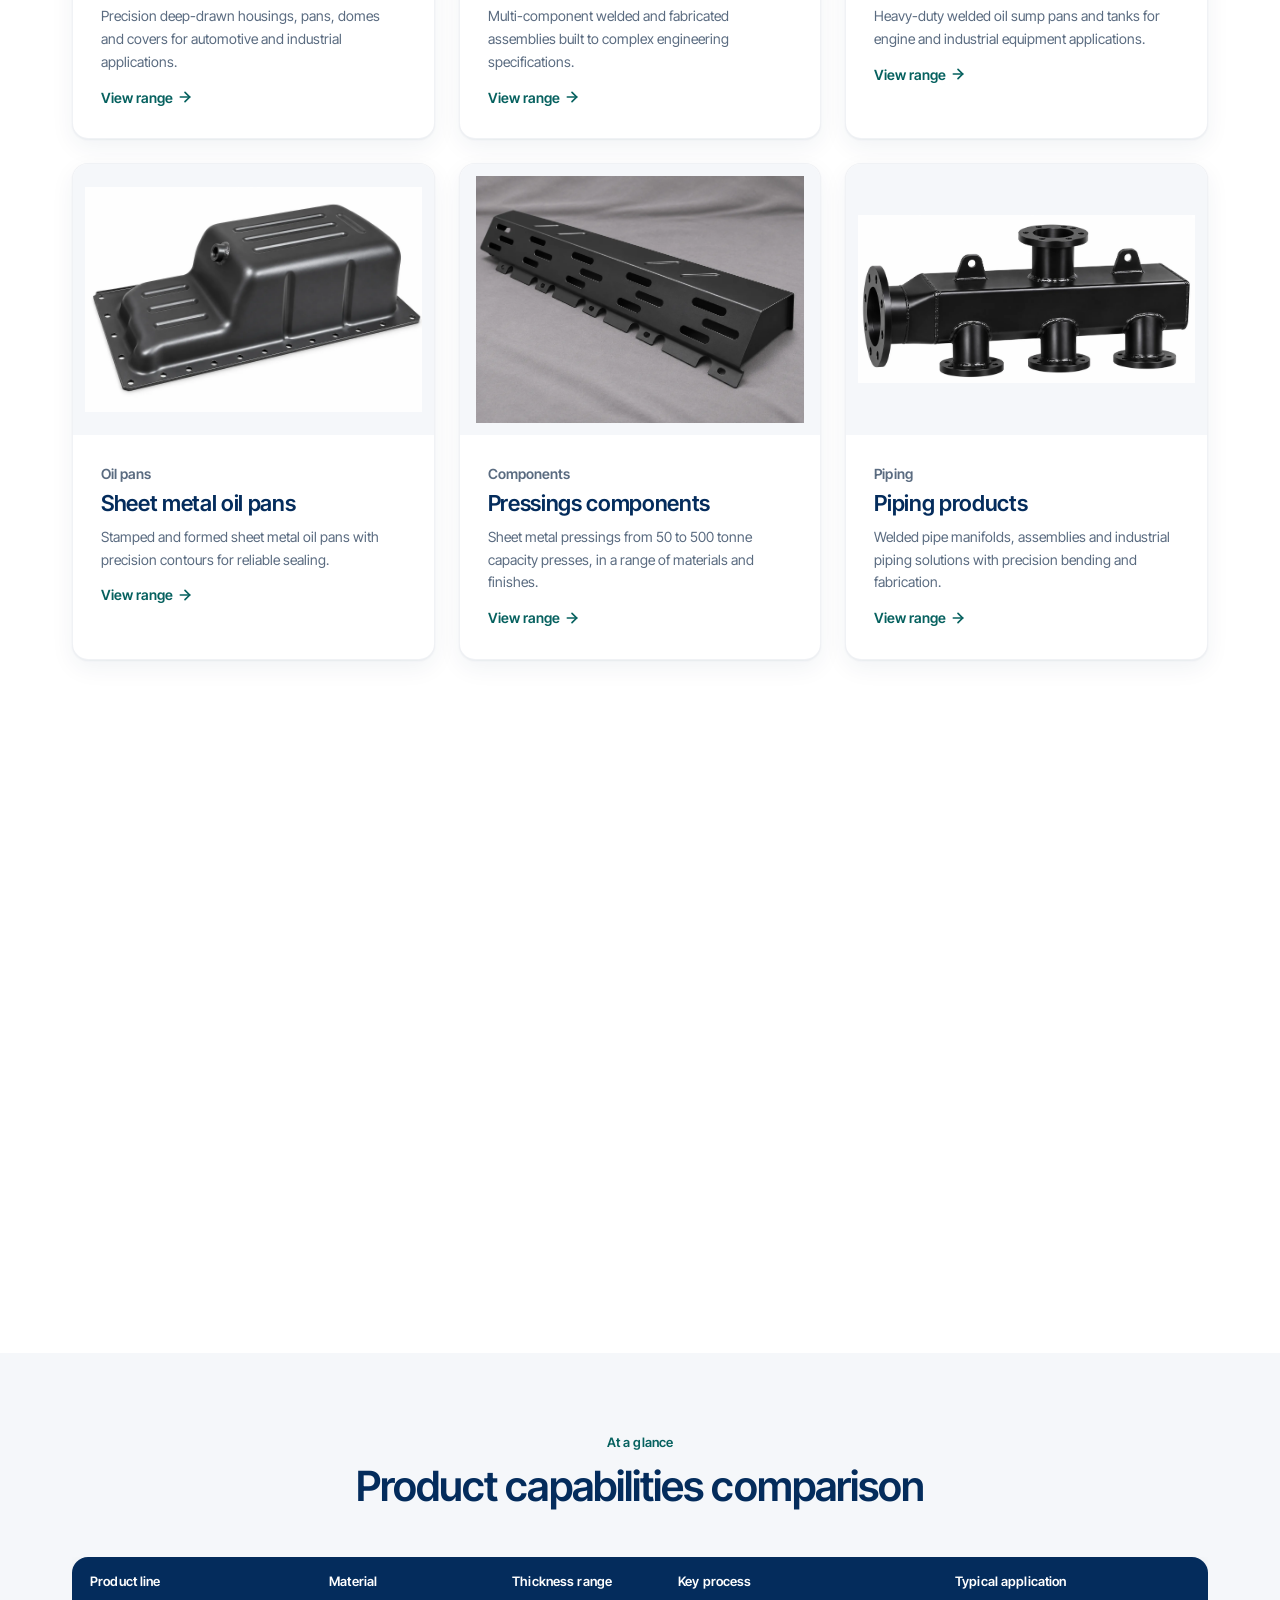
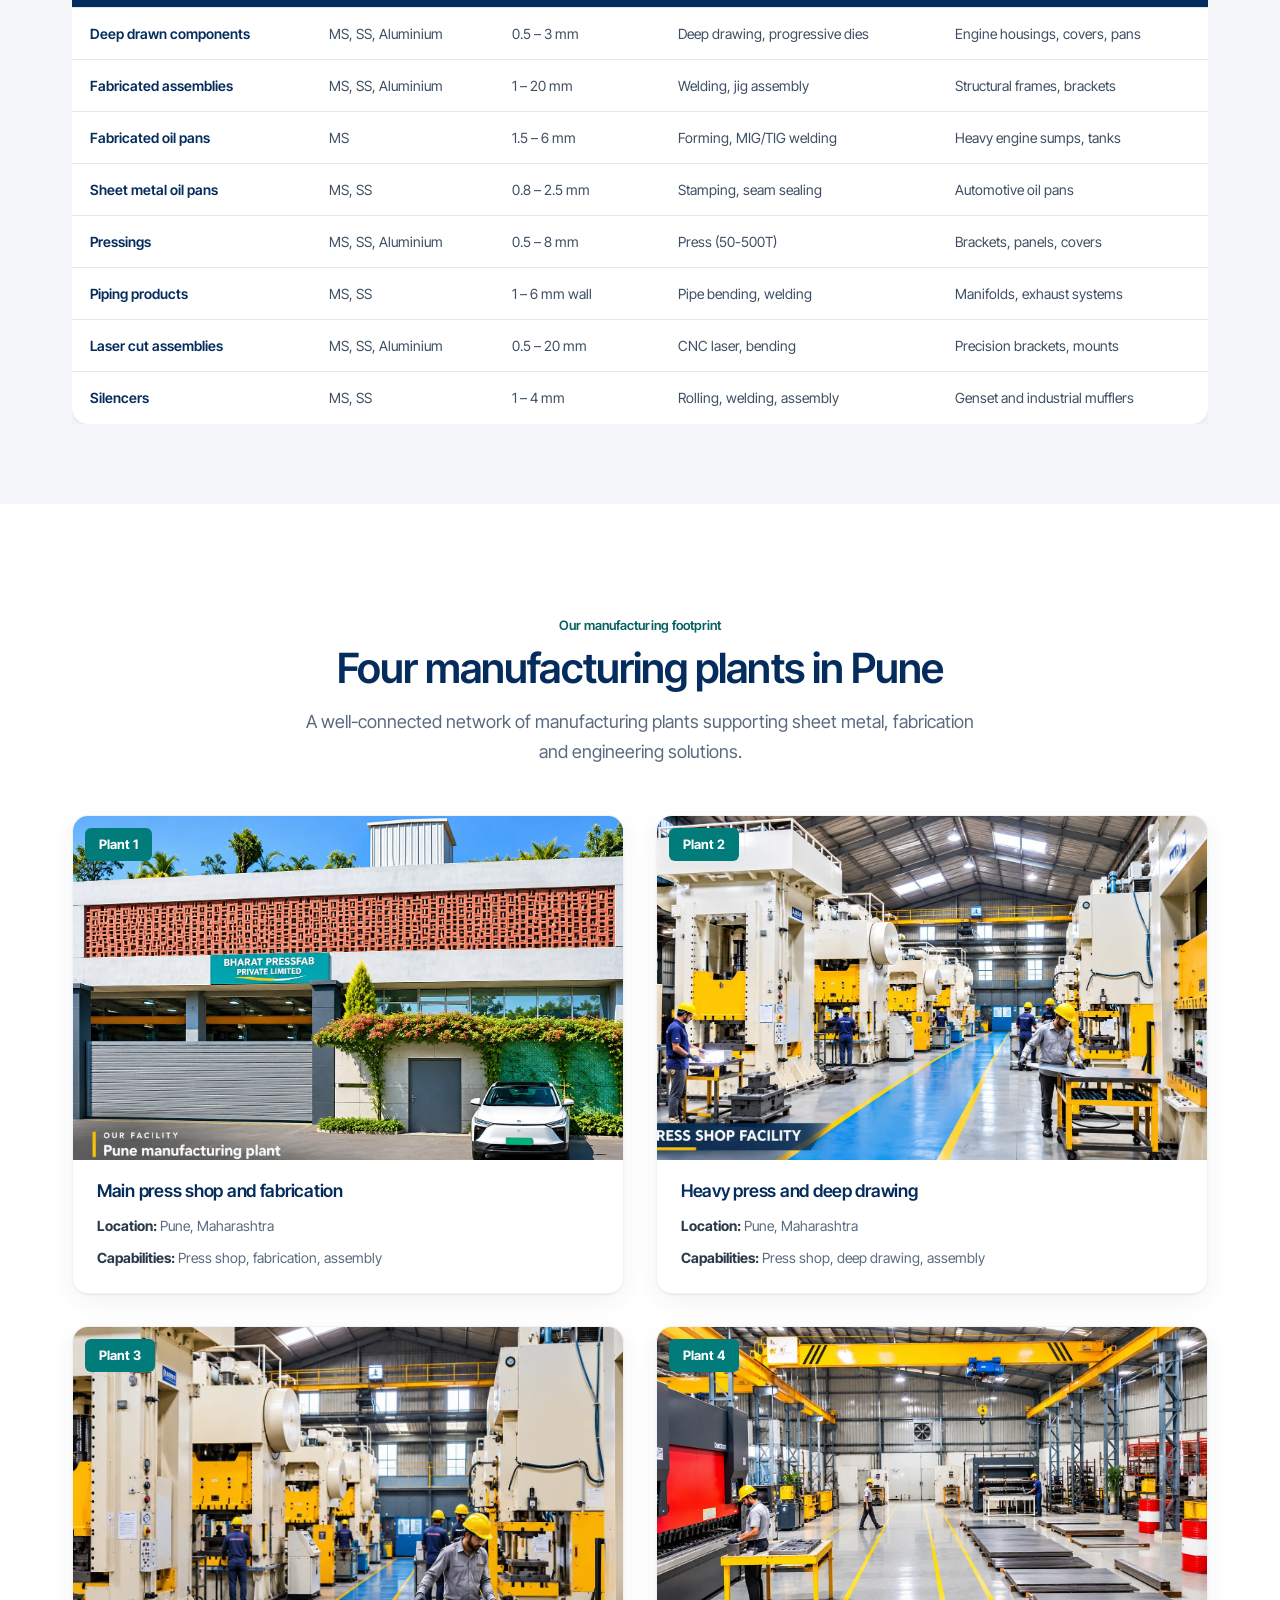
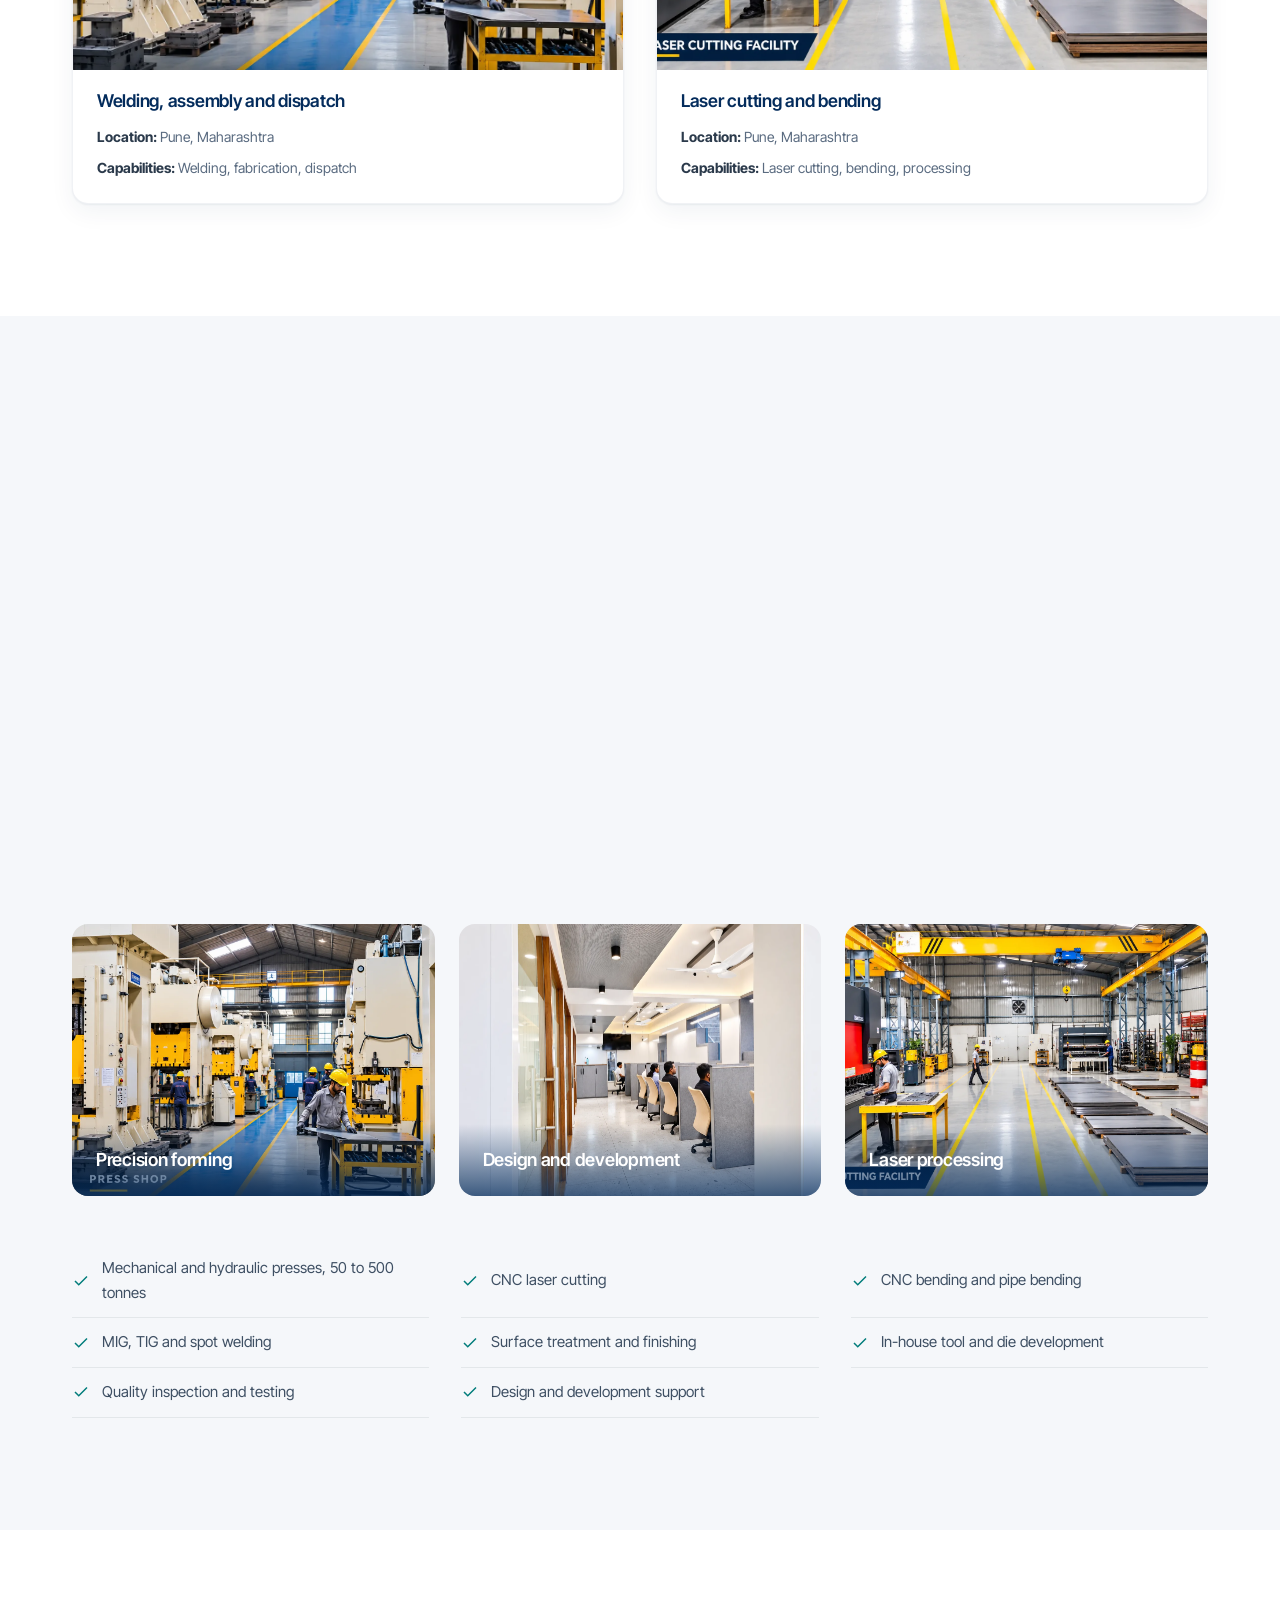
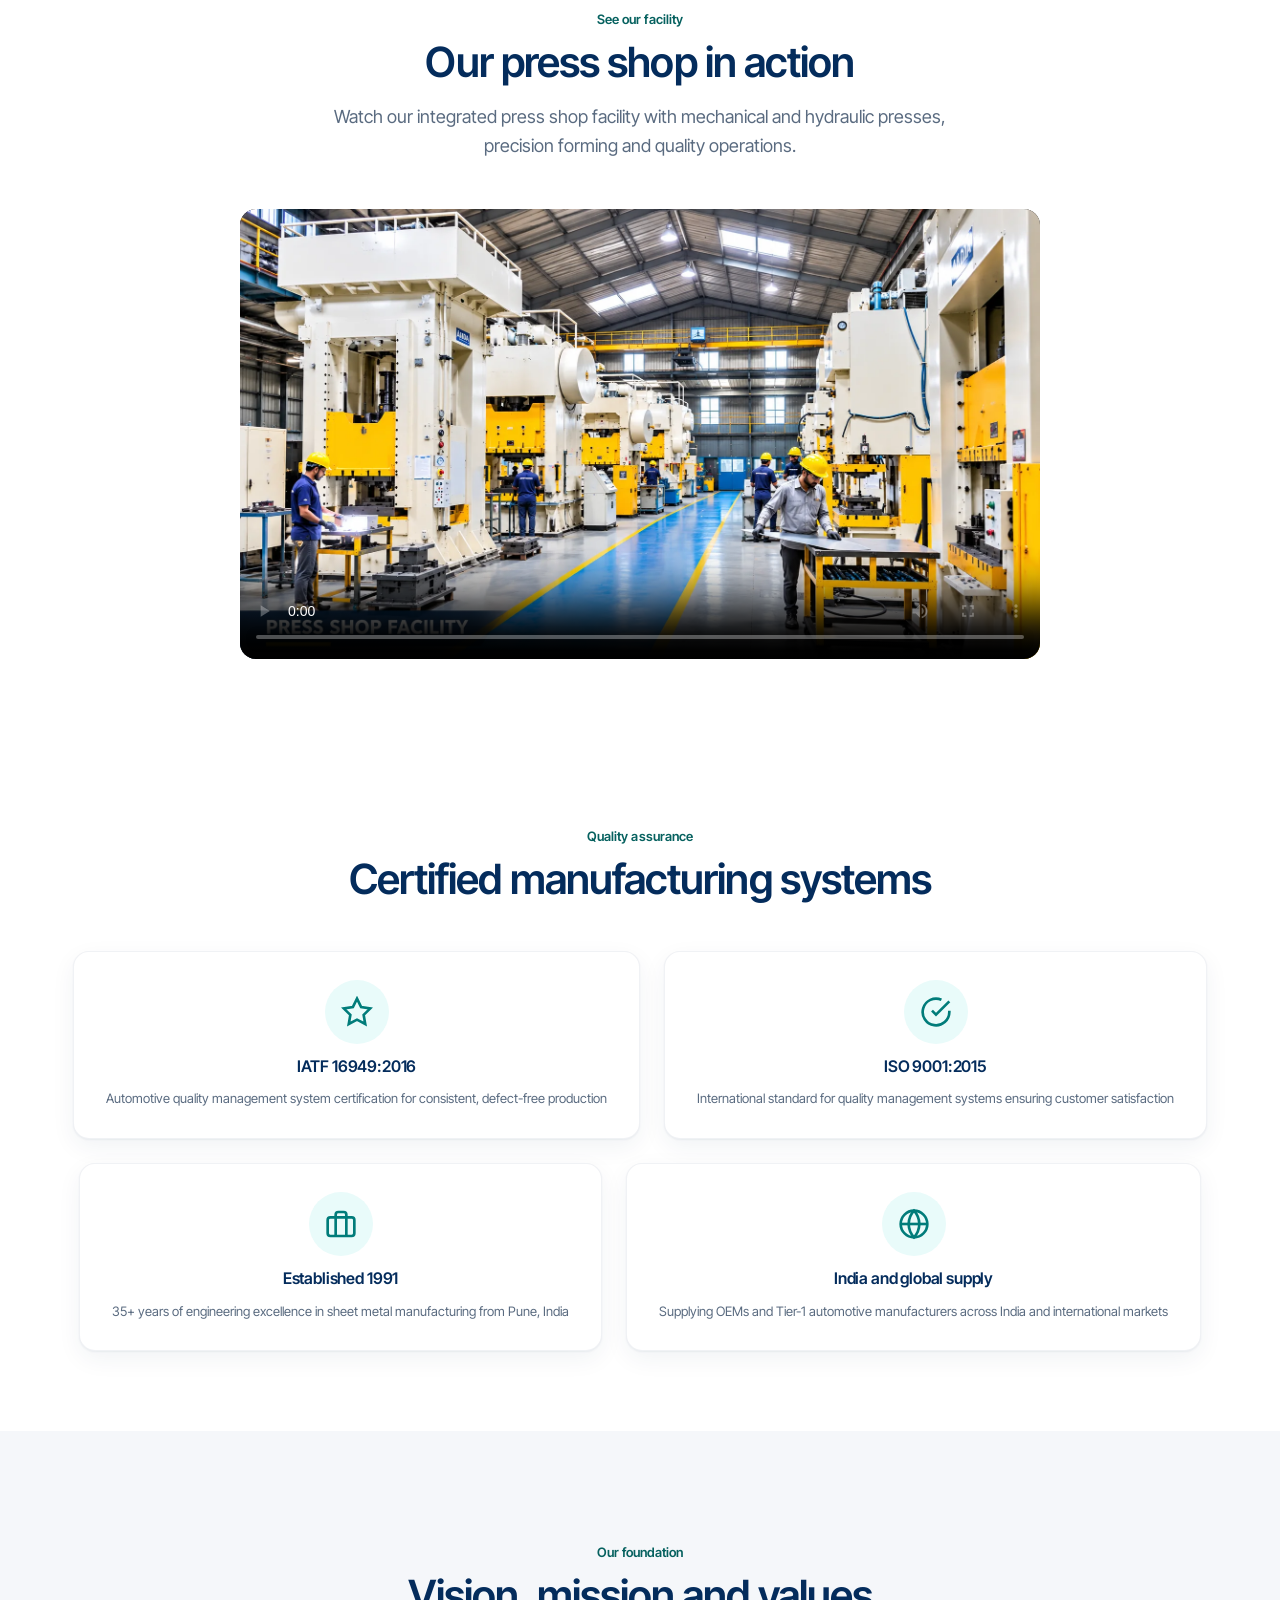
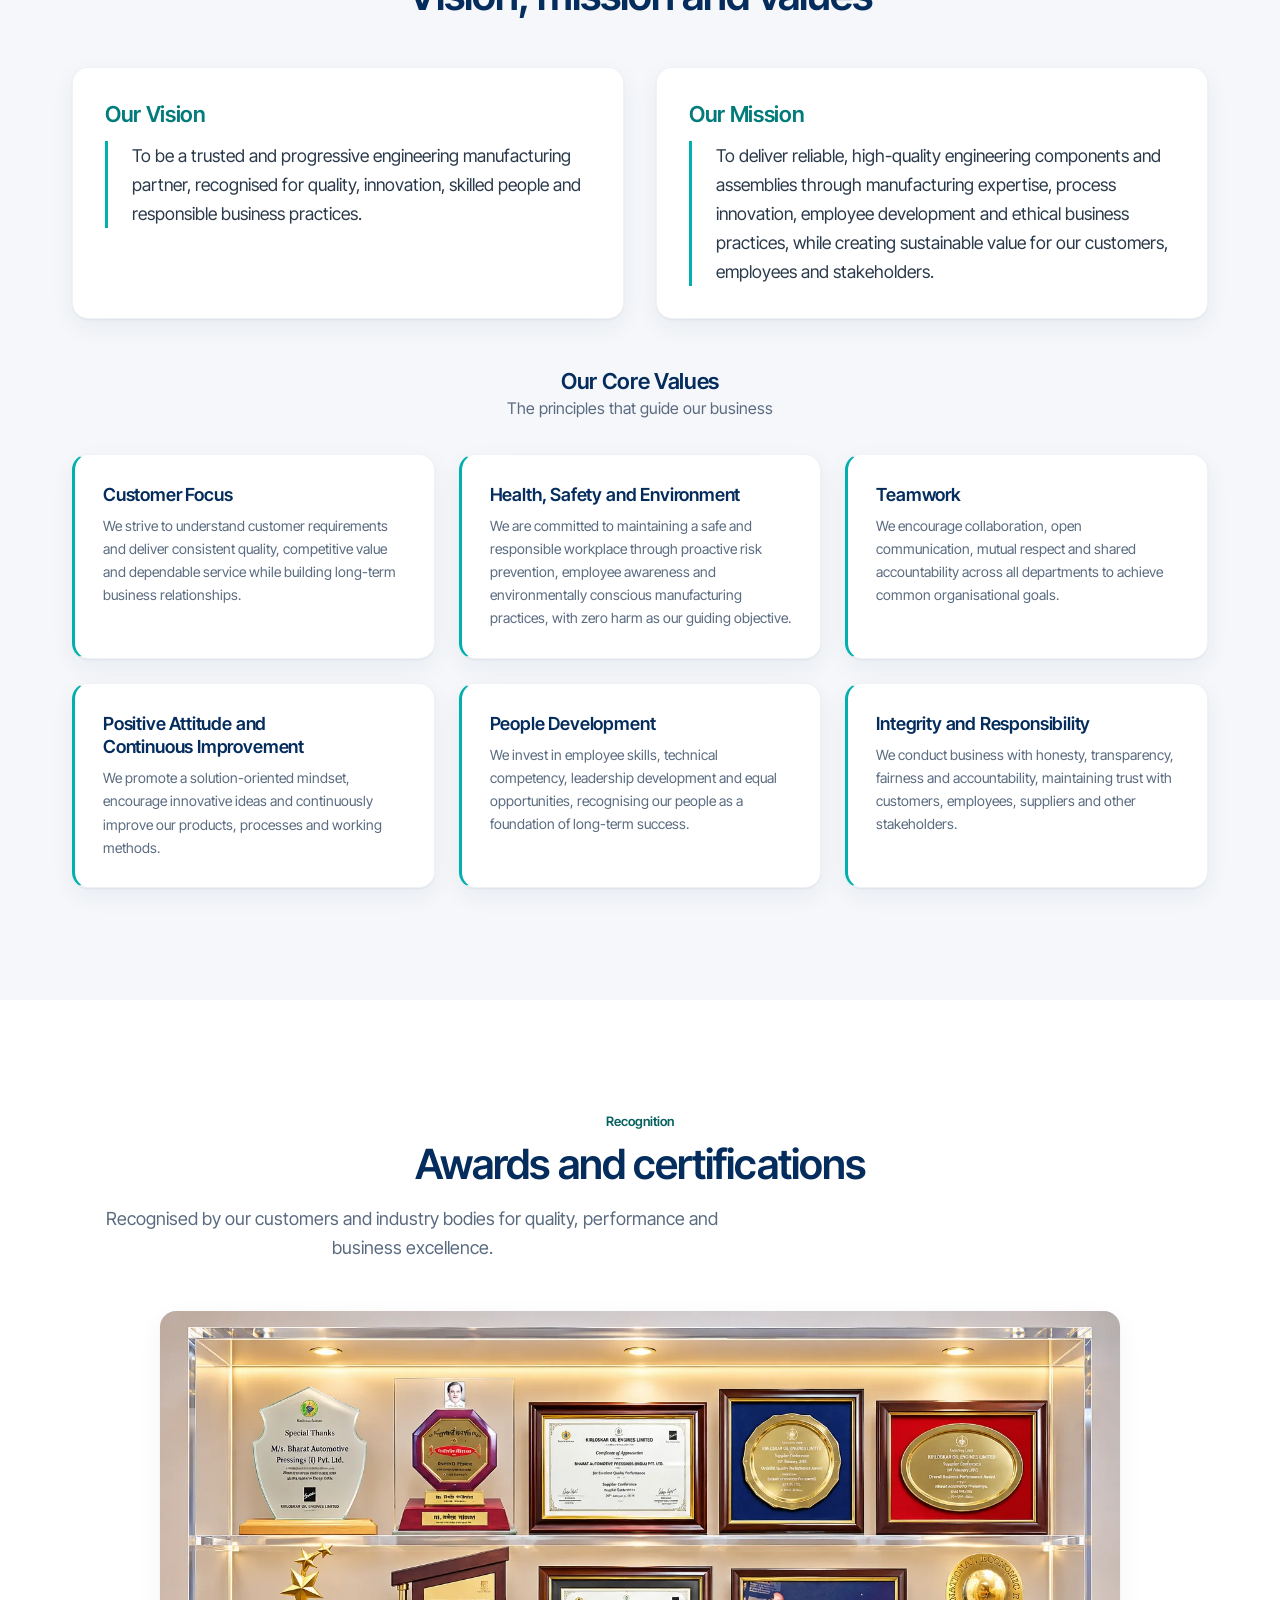
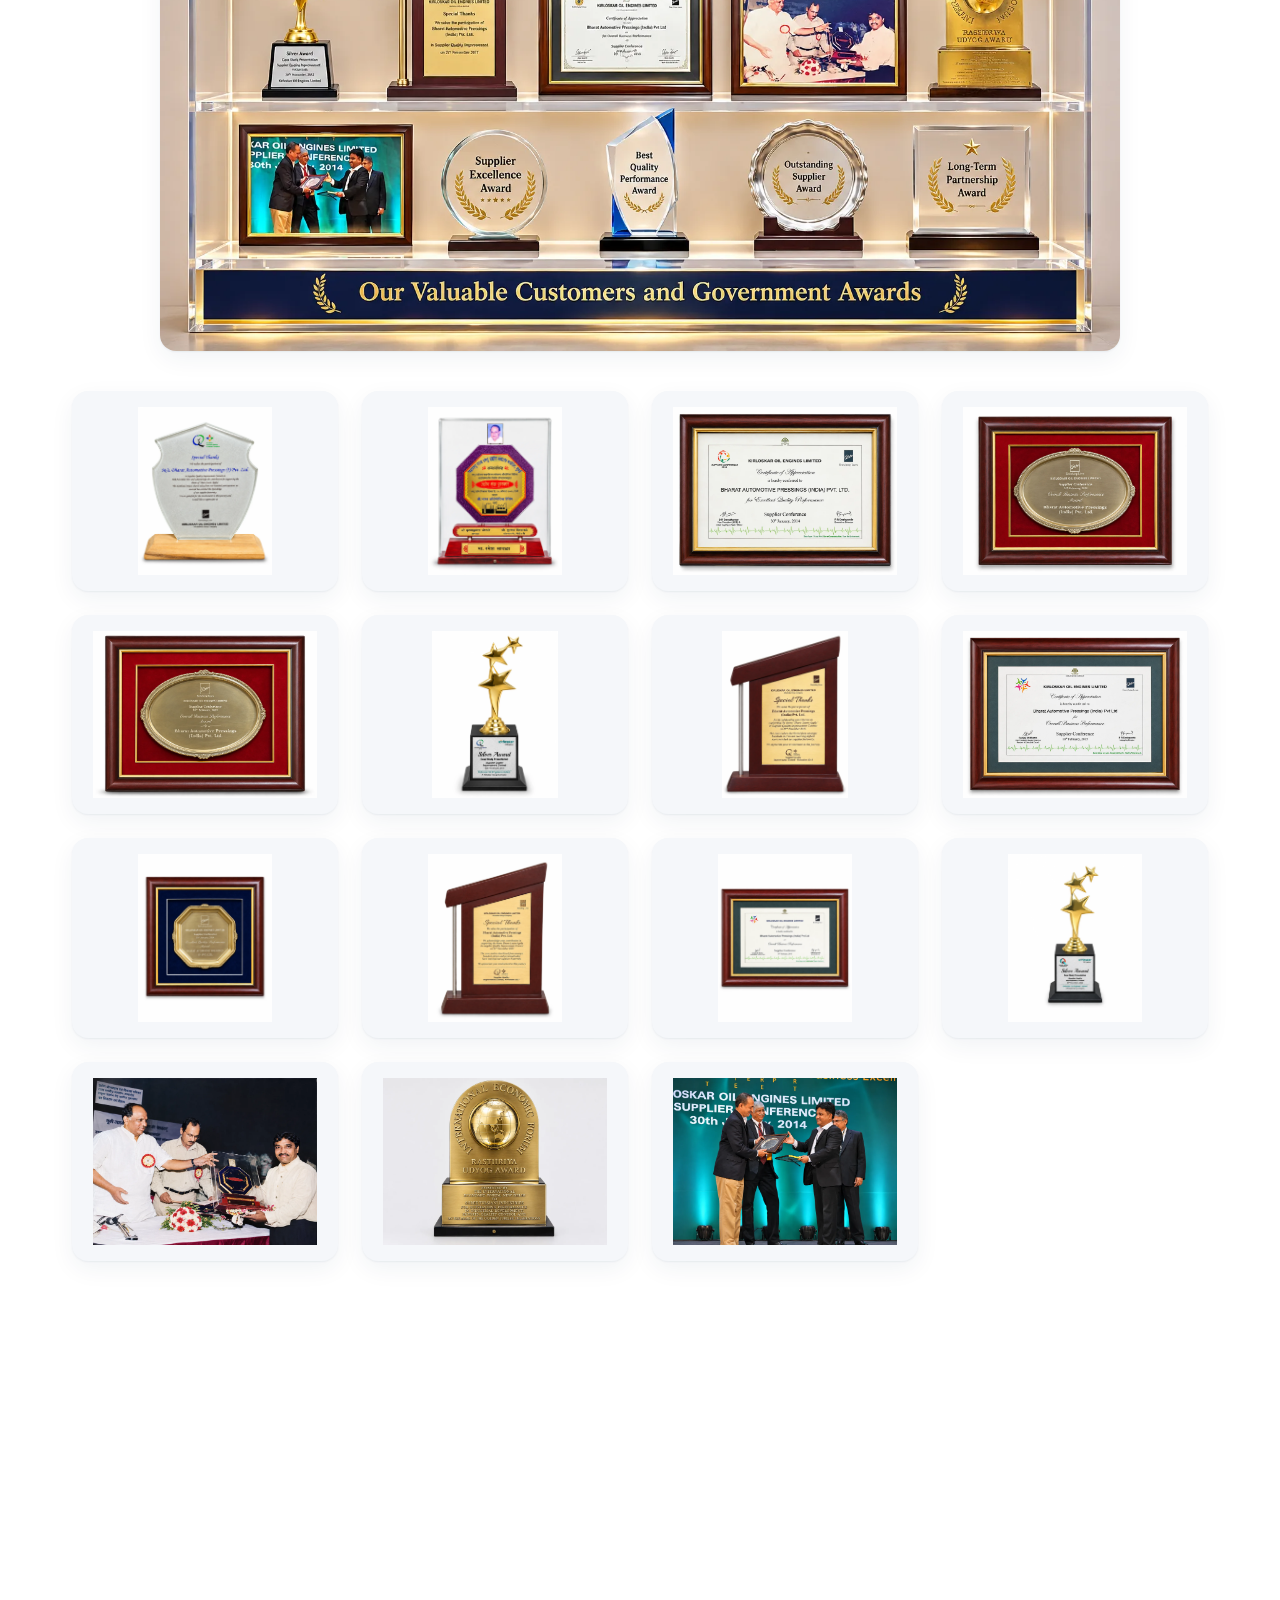
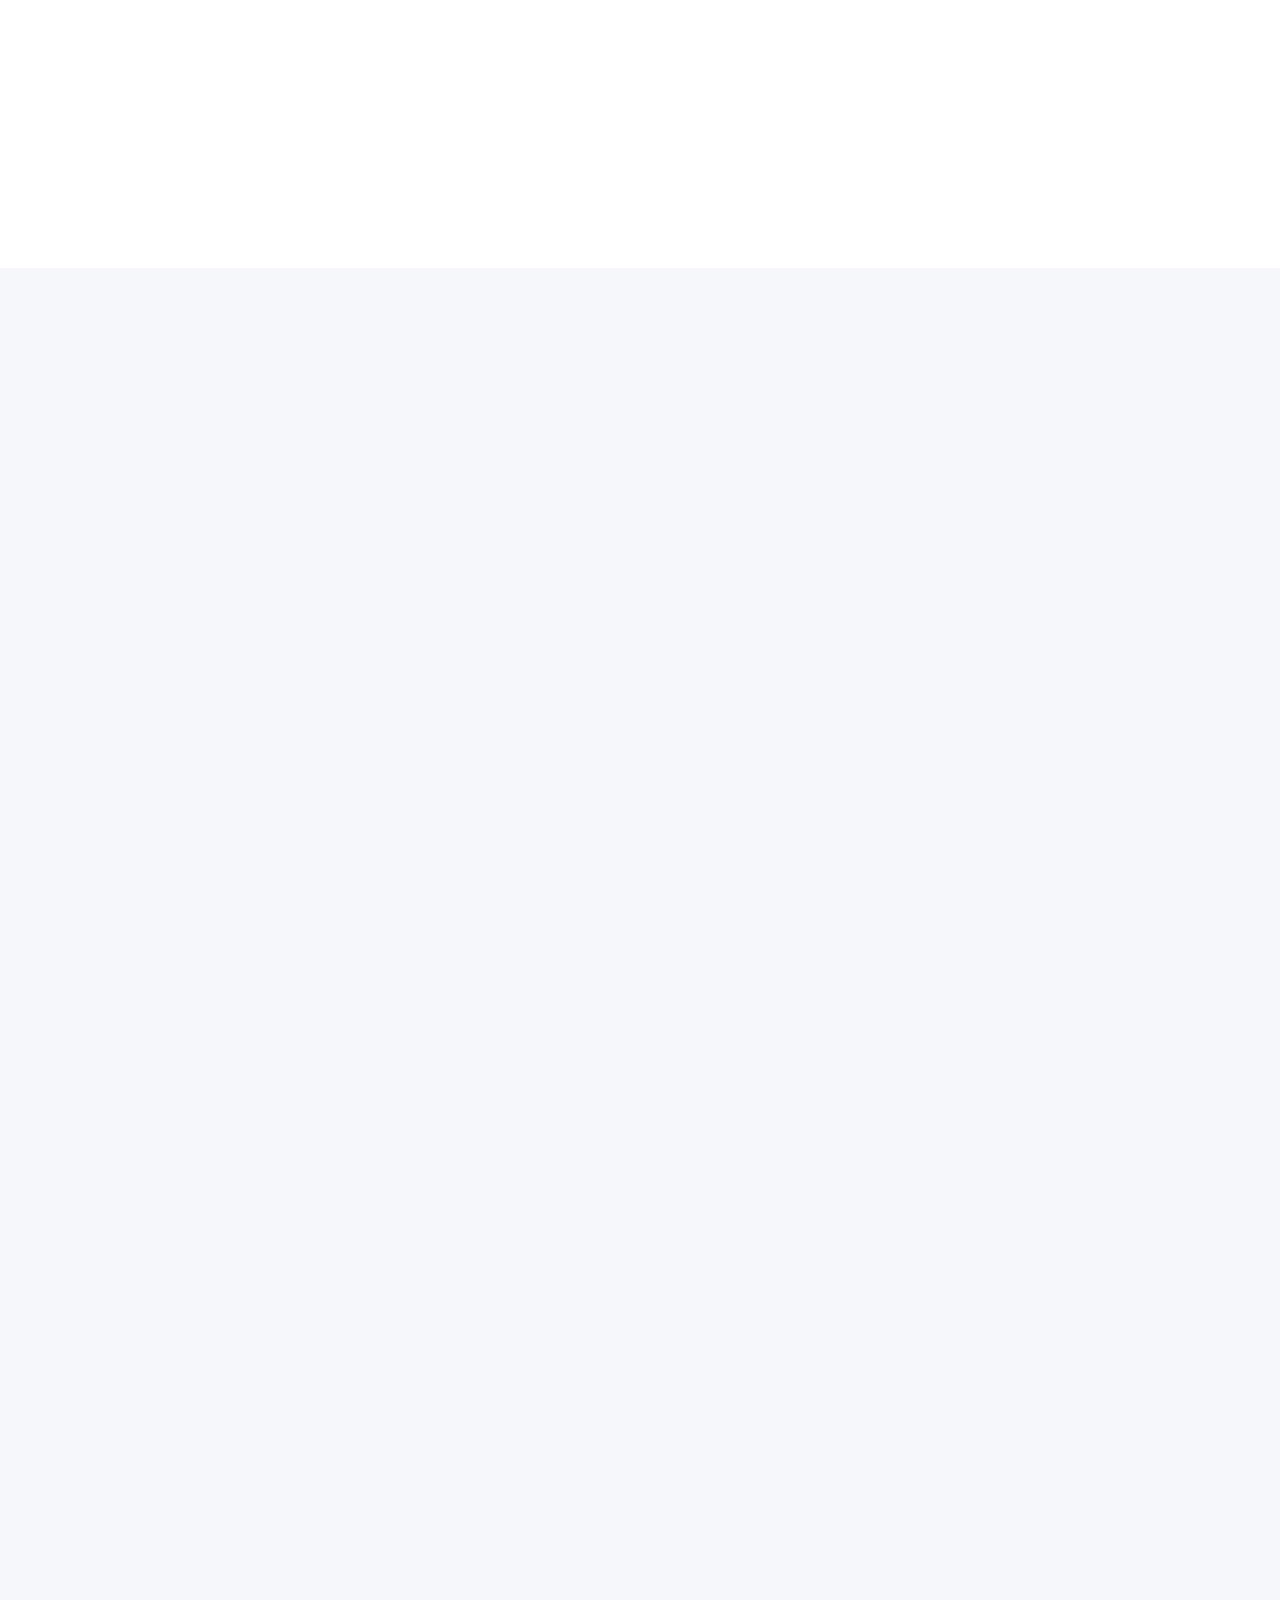
==== commit b220d54f: "feat: add AI image disclaimer and redesign team section - Add AI-generated image captions under each" ====
--- a/index.html
+++ b/index.html
@@ -282,16 +282,40 @@
     </div>
   </section>
 
-  <!-- Team -->
+  <!-- Team — Our People. Our Strength. -->
   <section class="section-md bg-white" id="team">
-    <div class="container" style="text-align:center">
-      <div class="section-header fade-in">
-        <p class="eyebrow">Our strength</p>
-        <h2>The Bharat Pressfab team</h2>
-        <p class="lead" style="margin:0 auto">A skilled and motivated team of professionals driving manufacturing excellence every day.</p>
-      </div>
-      <div class="fade-in" style="margin-top:32px">
-        <img src="images/team/team-photo.webp" alt="Bharat Pressfab team at the manufacturing facility" class="team-photo" loading="lazy">
+    <div class="container">
+      <div class="section-header fade-in" style="text-align:center">
+        <p class="eyebrow">Our people</p>
+        <h2>Our People. Our Strength.</h2>
+        <p class="lead" style="margin:0 auto">Decades of Experience. A Culture of Commitment.</p>
+      </div>
+      <div class="team-layout fade-in">
+        <div class="team-photo-wrap">
+          <img src="images/team/team-photo.webp" alt="Bharat Pressfab team at the manufacturing facility" loading="lazy">
+          <div class="team-photo-caption">OUR TEAM &nbsp;|&nbsp; EXPERIENCE ACROSS GENERATIONS</div>
+        </div>
+        <div class="team-stats-card">
+          <h3>The experience behind our success</h3>
+          <div class="team-tenure-badges">
+            <div class="tenure-badge">
+              <span class="tenure-years">20+</span>
+              <span class="tenure-label">YEARS</span>
+              <span class="tenure-label">Long-serving team members</span>
+            </div>
+            <div class="tenure-badge">
+              <span class="tenure-years">25+</span>
+              <span class="tenure-label">YEARS</span>
+              <span class="tenure-label">Long-serving team members</span>
+            </div>
+          </div>
+          <p>Experienced people strengthen our operational continuity and preserve practical manufacturing knowledge across engineering, tooling, production and quality functions.</p>
+          <p class="team-tagline">Experienced People. Proven Processes. Dependable Manufacturing.</p>
+        </div>
+      </div>
+      <div class="team-heritage fade-in">
+        <h3>Manufacturing heritage since 1991</h3>
+        <p>Working together across generations to support quality, delivery and continuous improvement.</p>
       </div>
     </div>
   </section>
@@ -419,6 +443,7 @@
         </a>
 
       </div>
+      <p class="ai-caption fade-in" style="text-align:center;margin-top:16px">Product images shown are AI-generated illustrations for reference only. See individual product pages for details.</p>
     </div>
   </section>
 
@@ -1042,6 +1067,15 @@
   </main>
 
   <!-- Footer -->
+  <!-- Product Image Disclaimer -->
+  <section class="section-sm bg-steel-50" id="product-image-disclaimer" style="padding:32px 0">
+    <div class="container">
+      <div class="product-disclaimer" style="max-width:800px;margin:0 auto">
+        <strong>Product Image Disclaimer:</strong> The product images displayed on this website are AI-generated illustrations intended to represent the types of components and assemblies within our manufacturing capabilities. They do not necessarily depict actual products manufactured or supplied by Bharat Pressfab Private Limited. Actual product specifications, designs and manufacturing feasibility are subject to customer requirements and technical evaluation.
+      </div>
+    </div>
+  </section>
+
   <footer class="site-footer">
     <div class="container">
       <div class="footer-grid">
@@ -1075,7 +1109,7 @@
       </div>
       <div class="footer-bottom">
         <span>&copy; 2026 Bharat Pressfab Private Limited. All rights reserved.</span>
-        <span>Pune, Maharashtra, India</span>
+        <span><a href="#product-image-disclaimer" style="color:inherit;text-decoration:underline;opacity:0.75">Product Image Disclaimer</a> &middot; Pune, Maharashtra, India</span>
       </div>
     </div>
   </footer>
--- a/css/style.css
+++ b/css/style.css
@@ -1279,6 +1279,75 @@
 }
 .awards-grid img:hover { transform: scale(1.02); box-shadow: var(--card-shadow-hover); }
 
+/* AI Image Disclaimer */
+.ai-caption {
+  display: block; text-align: center; font-size: 0.75rem; color: var(--color-ink-500);
+  font-style: italic; margin-top: 6px; line-height: 1.4;
+}
+.product-gallery .gallery-item { text-align: center; }
+.product-disclaimer {
+  margin-top: 40px; padding: 20px 24px; background: var(--color-steel-50);
+  border-radius: var(--radius-card); border-left: 4px solid var(--color-accent-600);
+  font-size: 0.875rem; color: var(--color-ink-700); line-height: 1.6;
+}
+.product-disclaimer strong { color: var(--color-ink-900); }
+
+/* Team section — Our People Our Strength */
+.team-layout {
+  display: grid; grid-template-columns: 1fr; gap: 32px; align-items: center; margin-top: 32px;
+}
+@media (min-width: 1024px) {
+  .team-layout { grid-template-columns: 1fr 400px; }
+}
+.team-photo-wrap { position: relative; }
+.team-photo-wrap img {
+  width: 100%; border-radius: var(--radius-card); box-shadow: var(--card-shadow);
+  cursor: zoom-in; display: block;
+}
+.team-photo-caption {
+  background: var(--color-ink-900); color: #fff; padding: 14px 20px;
+  border-radius: 0 0 var(--radius-card) var(--radius-card);
+  font-size: 0.875rem; font-weight: 600; letter-spacing: 0.02em;
+  margin-top: -8px; position: relative; z-index: 1;
+}
+.team-stats-card {
+  background: var(--color-white); border-radius: var(--radius-card);
+  box-shadow: var(--card-shadow); padding: 32px; border: 1px solid rgb(4 44 92 / 0.06);
+}
+.team-stats-card h3 {
+  font-size: 1rem; font-weight: 700; color: var(--color-ink-900);
+  text-transform: uppercase; letter-spacing: 0.04em; margin-bottom: 24px;
+  padding-bottom: 12px; border-bottom: 3px solid var(--color-accent-600);
+  display: inline-block;
+}
+.team-tenure-badges {
+  display: flex; gap: 16px; margin-bottom: 24px;
+}
+.tenure-badge {
+  flex: 1; text-align: center; padding: 16px 12px;
+  background: var(--color-steel-50); border-radius: var(--radius-card);
+  border: 1px solid rgb(4 44 92 / 0.06);
+}
+.tenure-badge .tenure-years {
+  font-size: 1.75rem; font-weight: 800; color: var(--color-accent-600); display: block;
+}
+.tenure-badge .tenure-label {
+  font-size: 0.75rem; color: var(--color-ink-500); margin-top: 4px; display: block;
+}
+.team-stats-card p {
+  font-size: 0.9375rem; color: var(--color-ink-700); line-height: 1.6; margin-bottom: 16px;
+}
+.team-tagline {
+  font-weight: 700; color: var(--color-accent-600); font-size: 0.9375rem;
+  border-top: 1px solid rgb(4 44 92 / 0.08); padding-top: 16px; margin-top: 8px;
+}
+.team-heritage {
+  margin-top: 32px; padding: 20px 24px;
+  background: var(--color-ink-900); color: #fff; border-radius: var(--radius-card); text-align: center;
+}
+.team-heritage h3 { font-size: 1.1rem; color: var(--color-accent-400); margin-bottom: 4px; }
+.team-heritage p { font-size: 0.875rem; color: rgba(255,255,255,0.8); margin: 0; }
+
 /* Plants grid */
 .plants-grid {
   display: grid; grid-template-columns: repeat(2, 1fr); gap: 32px; margin-top: 32px;
--- a/css/style.css
+++ b/css/style.css
@@ -1279,6 +1279,75 @@
 }
 .awards-grid img:hover { transform: scale(1.02); box-shadow: var(--card-shadow-hover); }
 
+/* AI Image Disclaimer */
+.ai-caption {
+  display: block; text-align: center; font-size: 0.75rem; color: var(--color-ink-500);
+  font-style: italic; margin-top: 6px; line-height: 1.4;
+}
+.product-gallery .gallery-item { text-align: center; }
+.product-disclaimer {
+  margin-top: 40px; padding: 20px 24px; background: var(--color-steel-50);
+  border-radius: var(--radius-card); border-left: 4px solid var(--color-accent-600);
+  font-size: 0.875rem; color: var(--color-ink-700); line-height: 1.6;
+}
+.product-disclaimer strong { color: var(--color-ink-900); }
+
+/* Team section — Our People Our Strength */
+.team-layout {
+  display: grid; grid-template-columns: 1fr; gap: 32px; align-items: center; margin-top: 32px;
+}
+@media (min-width: 1024px) {
+  .team-layout { grid-template-columns: 1fr 400px; }
+}
+.team-photo-wrap { position: relative; }
+.team-photo-wrap img {
+  width: 100%; border-radius: var(--radius-card); box-shadow: var(--card-shadow);
+  cursor: zoom-in; display: block;
+}
+.team-photo-caption {
+  background: var(--color-ink-900); color: #fff; padding: 14px 20px;
+  border-radius: 0 0 var(--radius-card) var(--radius-card);
+  font-size: 0.875rem; font-weight: 600; letter-spacing: 0.02em;
+  margin-top: -8px; position: relative; z-index: 1;
+}
+.team-stats-card {
+  background: var(--color-white); border-radius: var(--radius-card);
+  box-shadow: var(--card-shadow); padding: 32px; border: 1px solid rgb(4 44 92 / 0.06);
+}
+.team-stats-card h3 {
+  font-size: 1rem; font-weight: 700; color: var(--color-ink-900);
+  text-transform: uppercase; letter-spacing: 0.04em; margin-bottom: 24px;
+  padding-bottom: 12px; border-bottom: 3px solid var(--color-accent-600);
+  display: inline-block;
+}
+.team-tenure-badges {
+  display: flex; gap: 16px; margin-bottom: 24px;
+}
+.tenure-badge {
+  flex: 1; text-align: center; padding: 16px 12px;
+  background: var(--color-steel-50); border-radius: var(--radius-card);
+  border: 1px solid rgb(4 44 92 / 0.06);
+}
+.tenure-badge .tenure-years {
+  font-size: 1.75rem; font-weight: 800; color: var(--color-accent-600); display: block;
+}
+.tenure-badge .tenure-label {
+  font-size: 0.75rem; color: var(--color-ink-500); margin-top: 4px; display: block;
+}
+.team-stats-card p {
+  font-size: 0.9375rem; color: var(--color-ink-700); line-height: 1.6; margin-bottom: 16px;
+}
+.team-tagline {
+  font-weight: 700; color: var(--color-accent-600); font-size: 0.9375rem;
+  border-top: 1px solid rgb(4 44 92 / 0.08); padding-top: 16px; margin-top: 8px;
+}
+.team-heritage {
+  margin-top: 32px; padding: 20px 24px;
+  background: var(--color-ink-900); color: #fff; border-radius: var(--radius-card); text-align: center;
+}
+.team-heritage h3 { font-size: 1.1rem; color: var(--color-accent-400); margin-bottom: 4px; }
+.team-heritage p { font-size: 0.875rem; color: rgba(255,255,255,0.8); margin: 0; }
+
 /* Plants grid */
 .plants-grid {
   display: grid; grid-template-columns: repeat(2, 1fr); gap: 32px; margin-top: 32px;
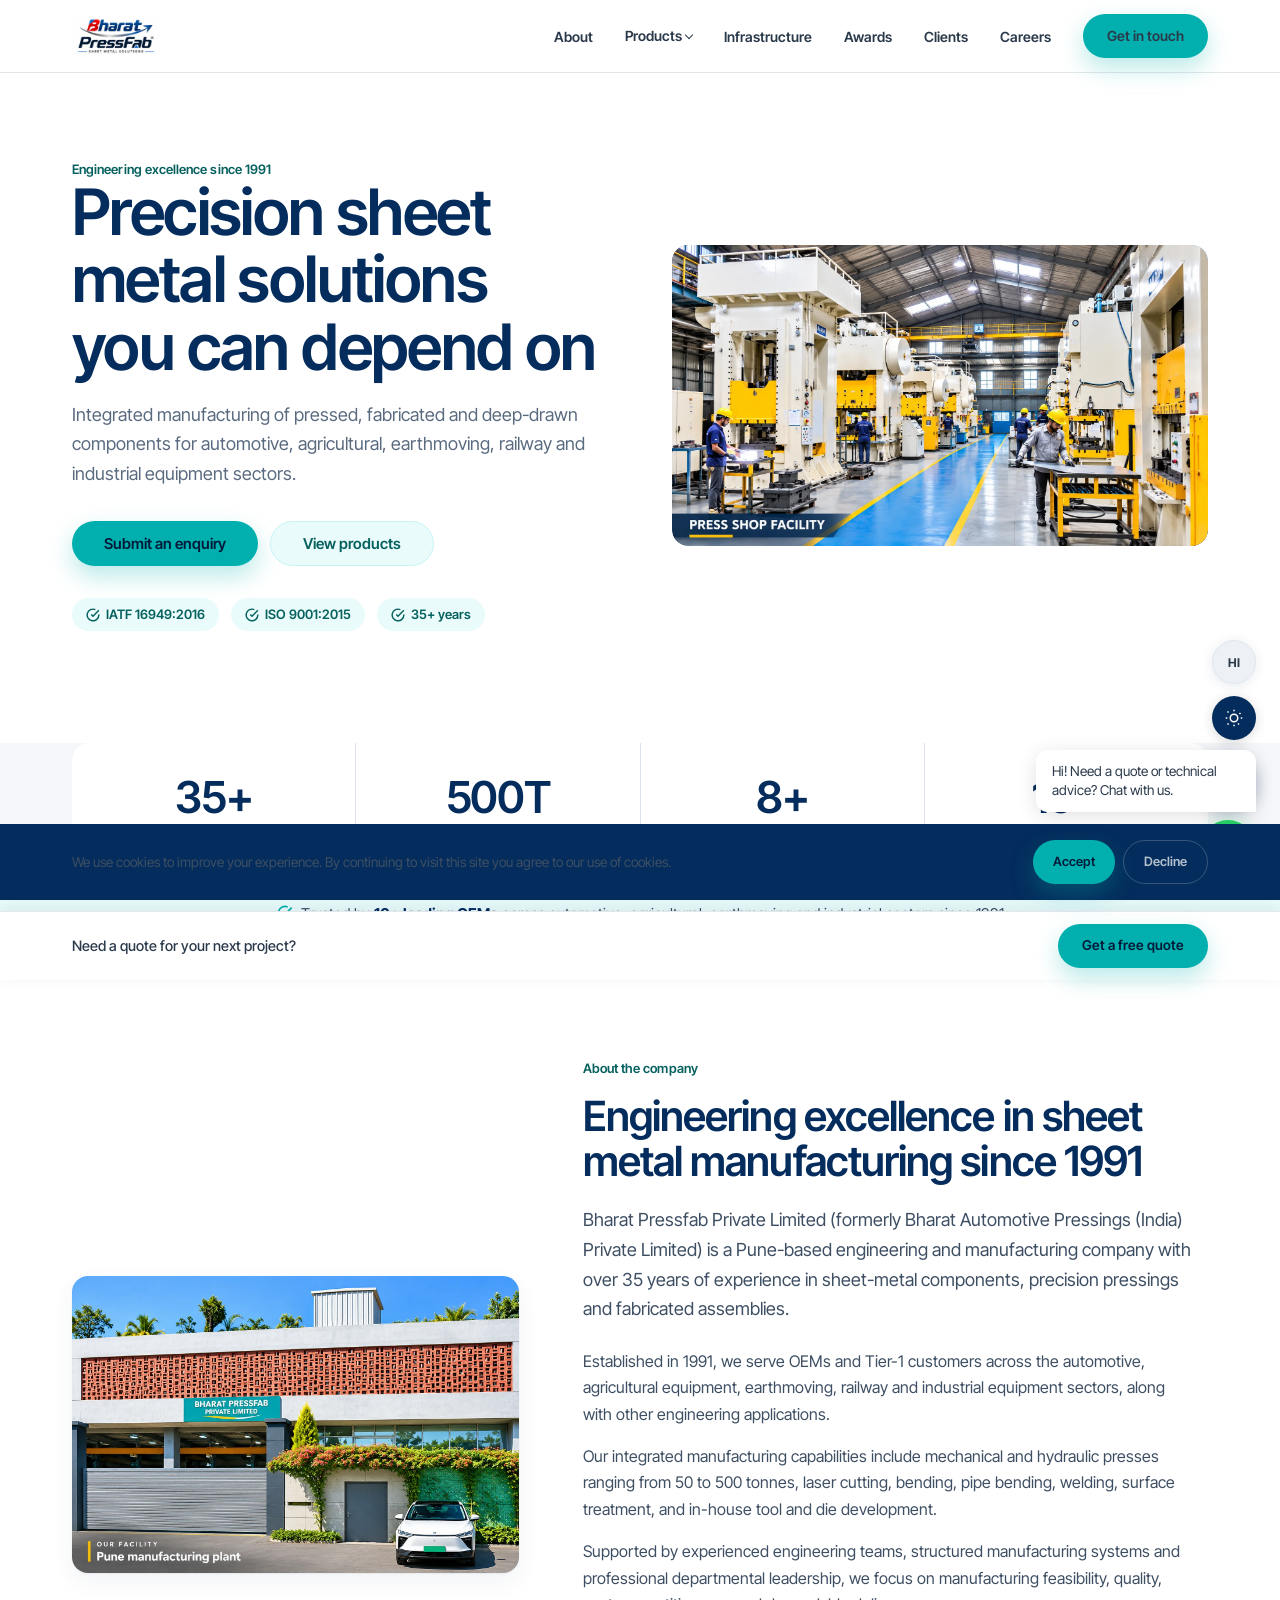
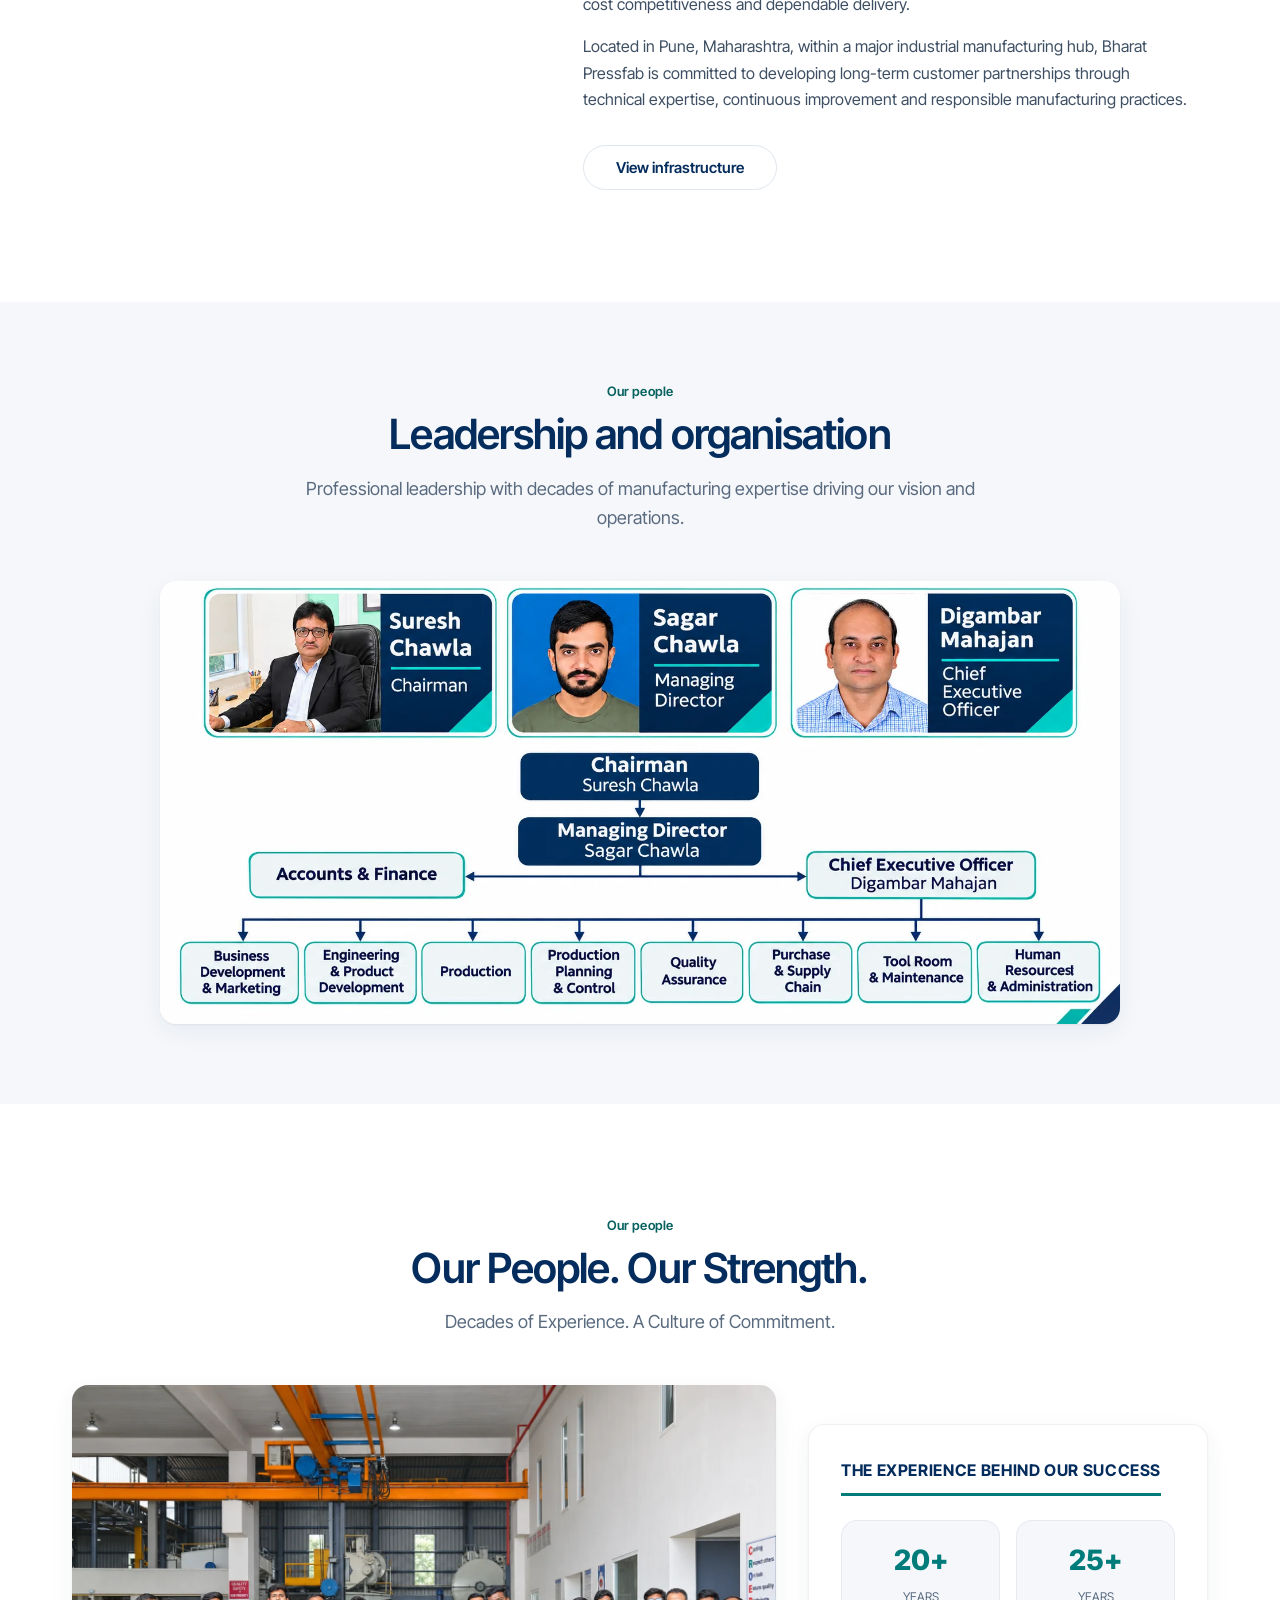
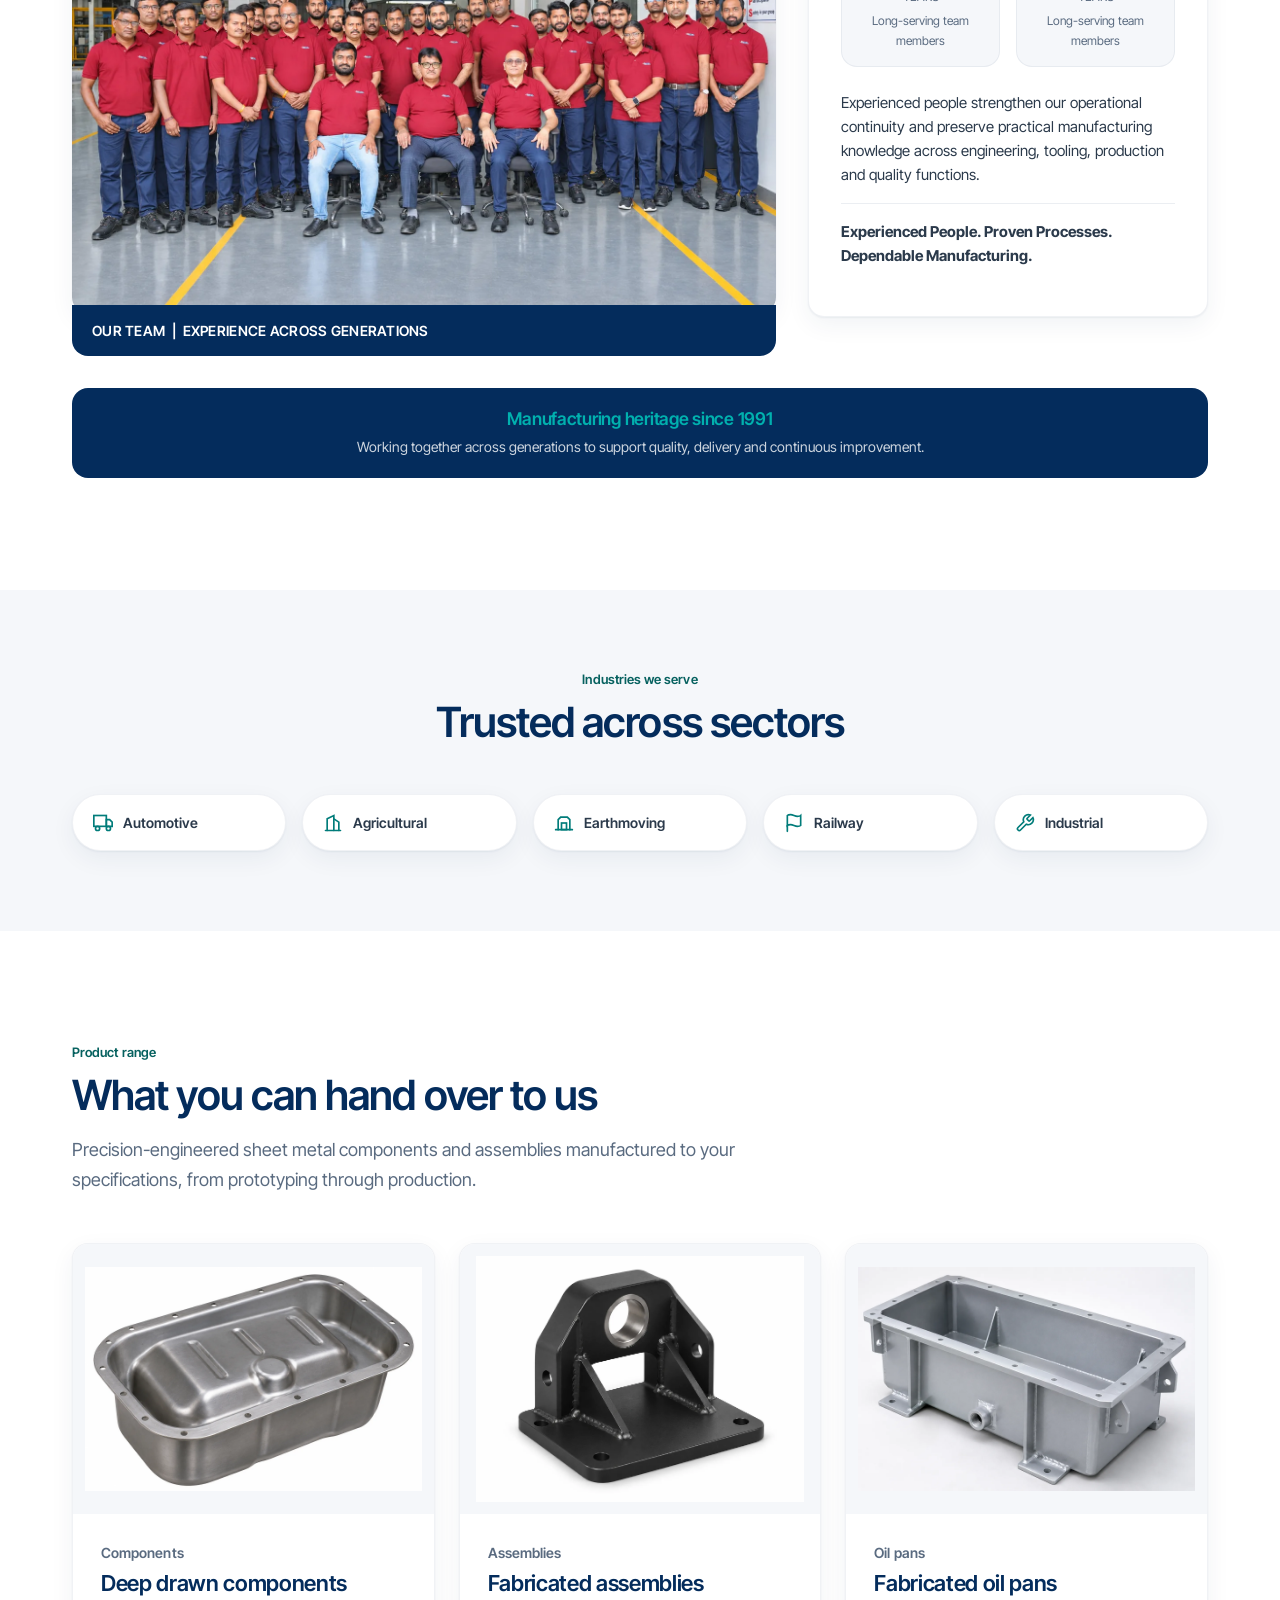
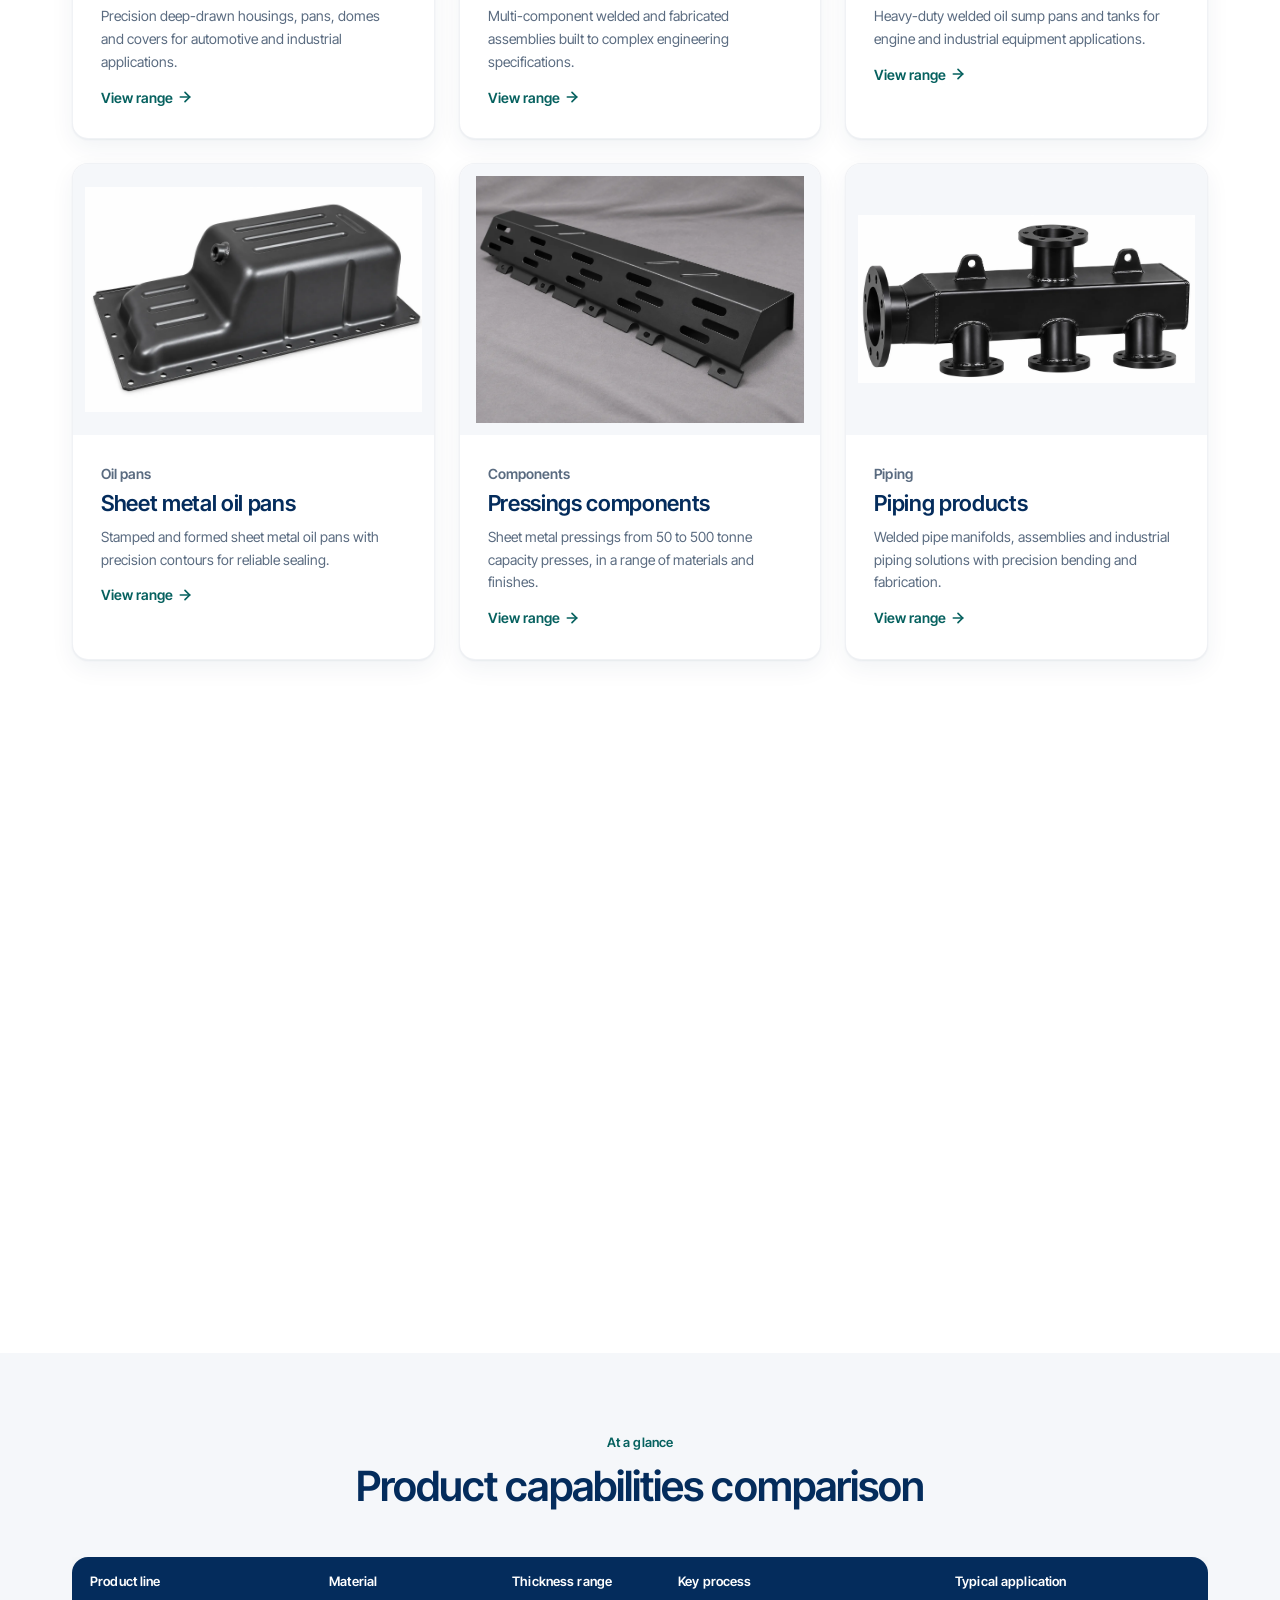
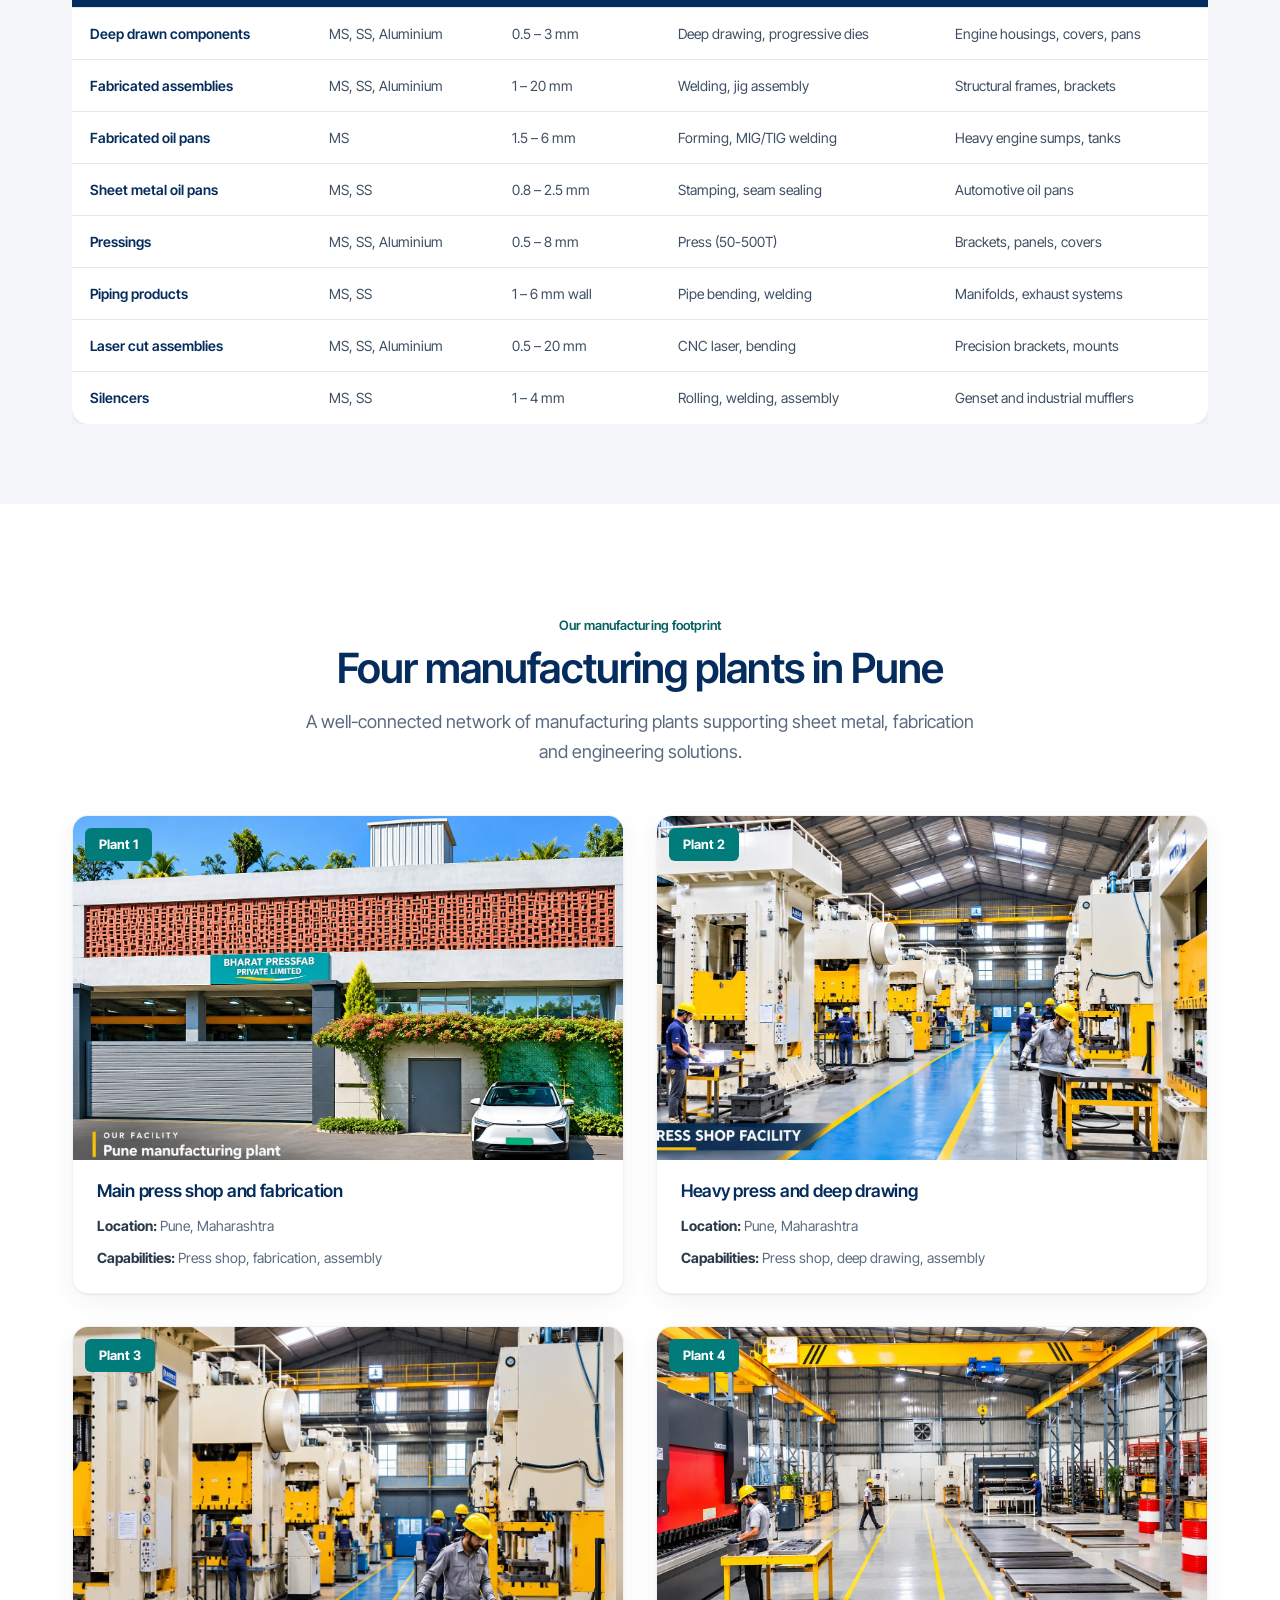
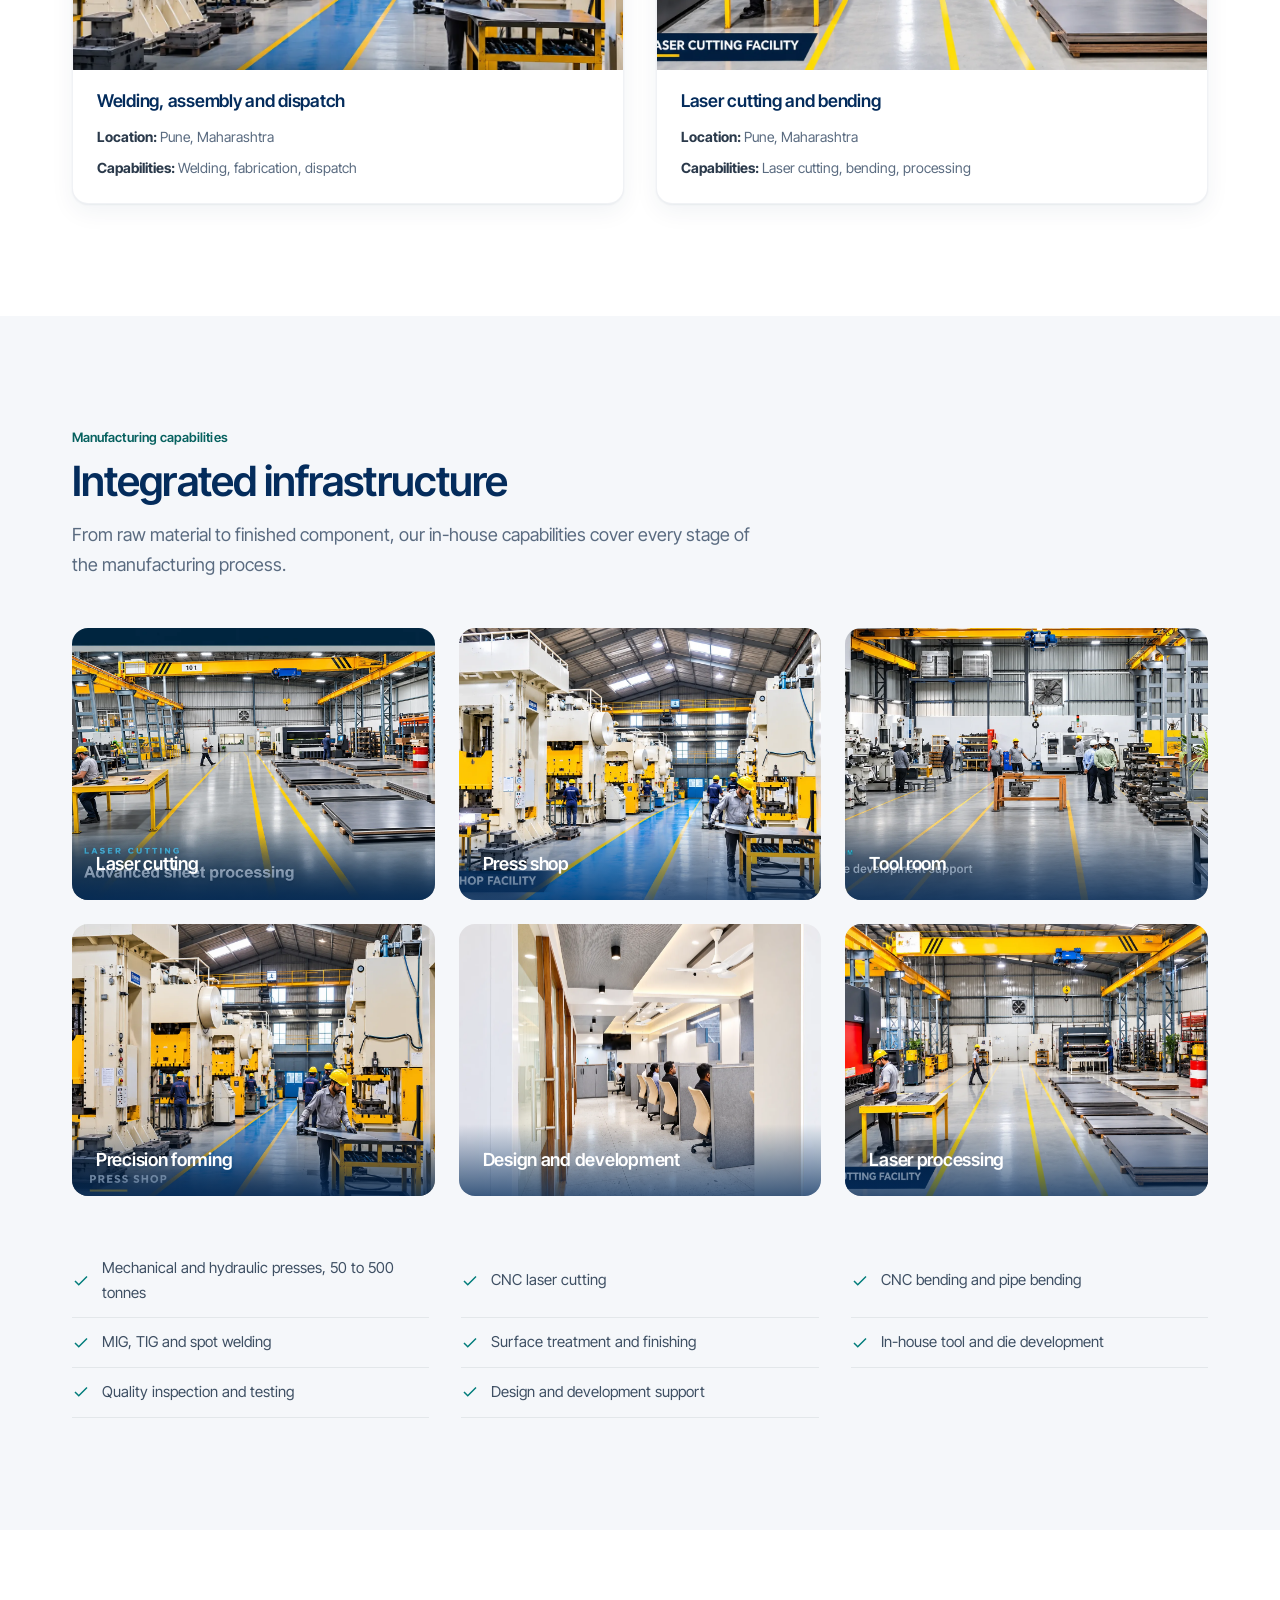
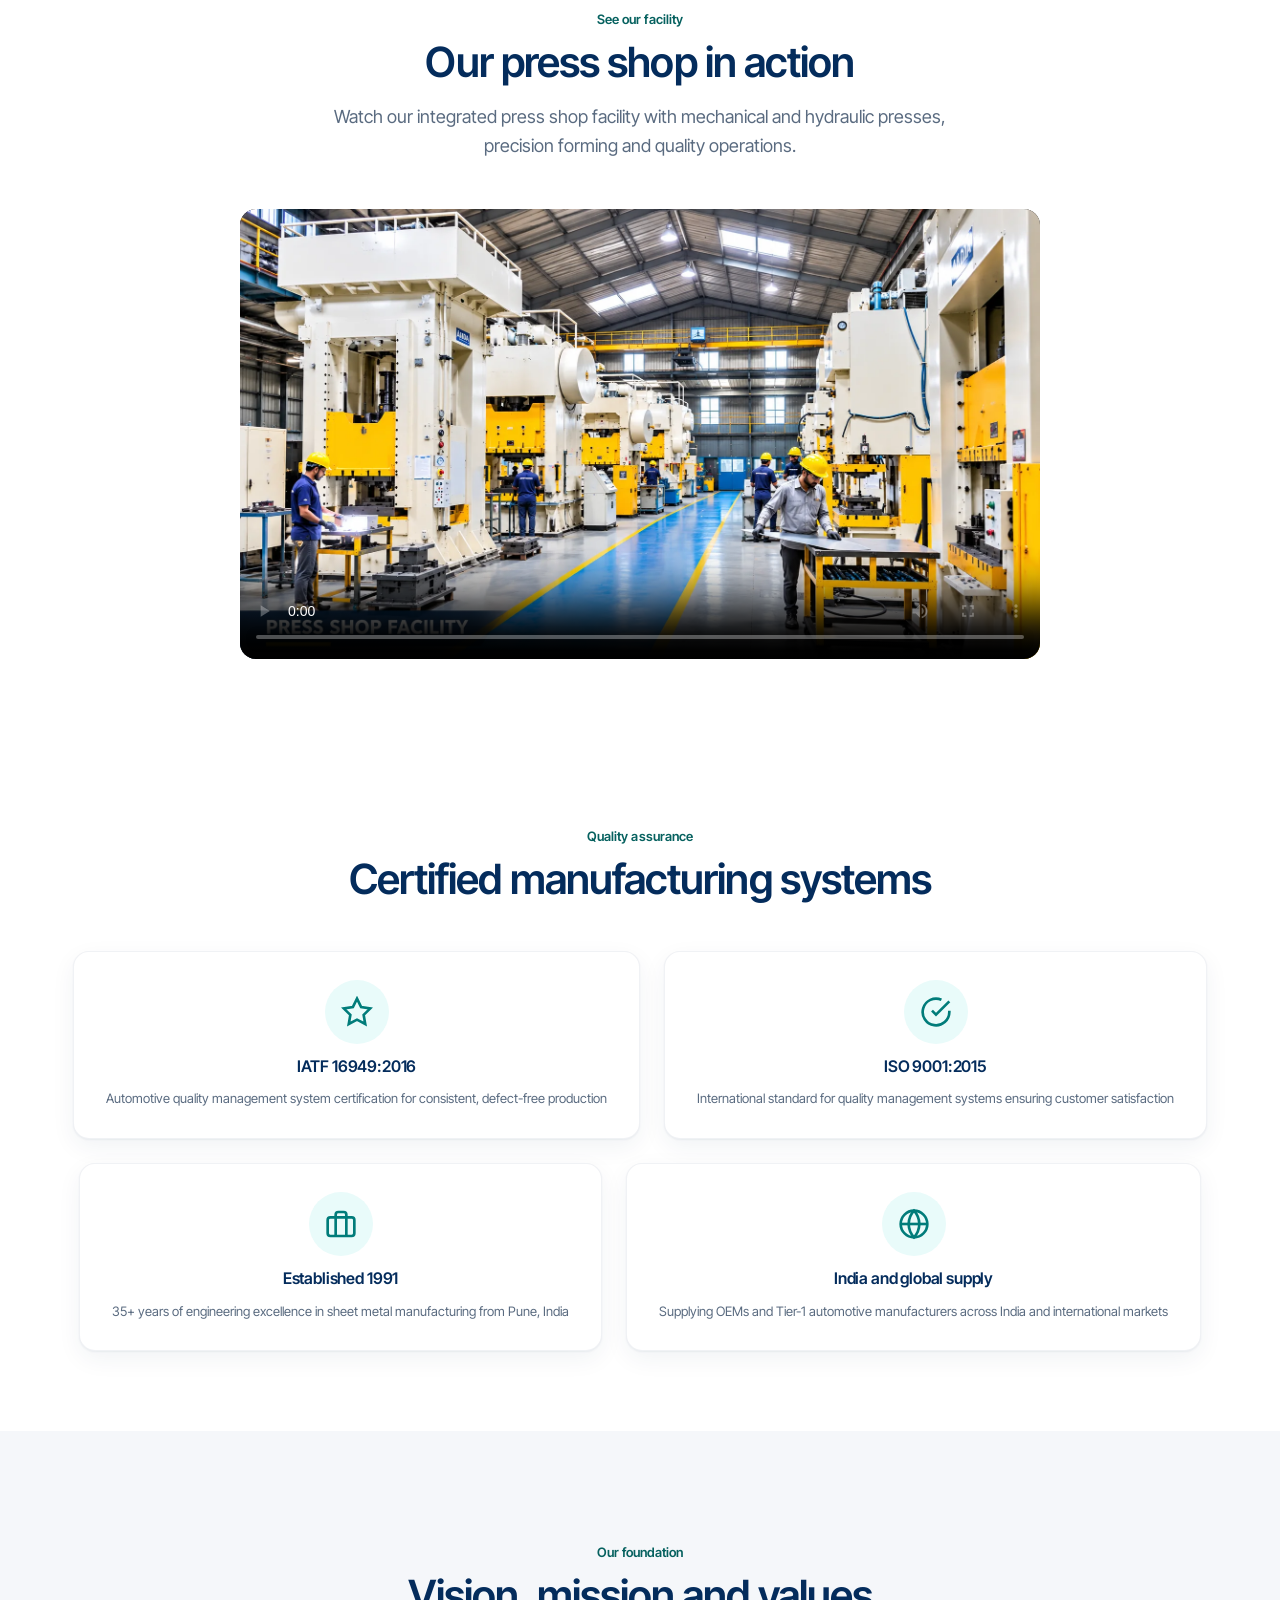
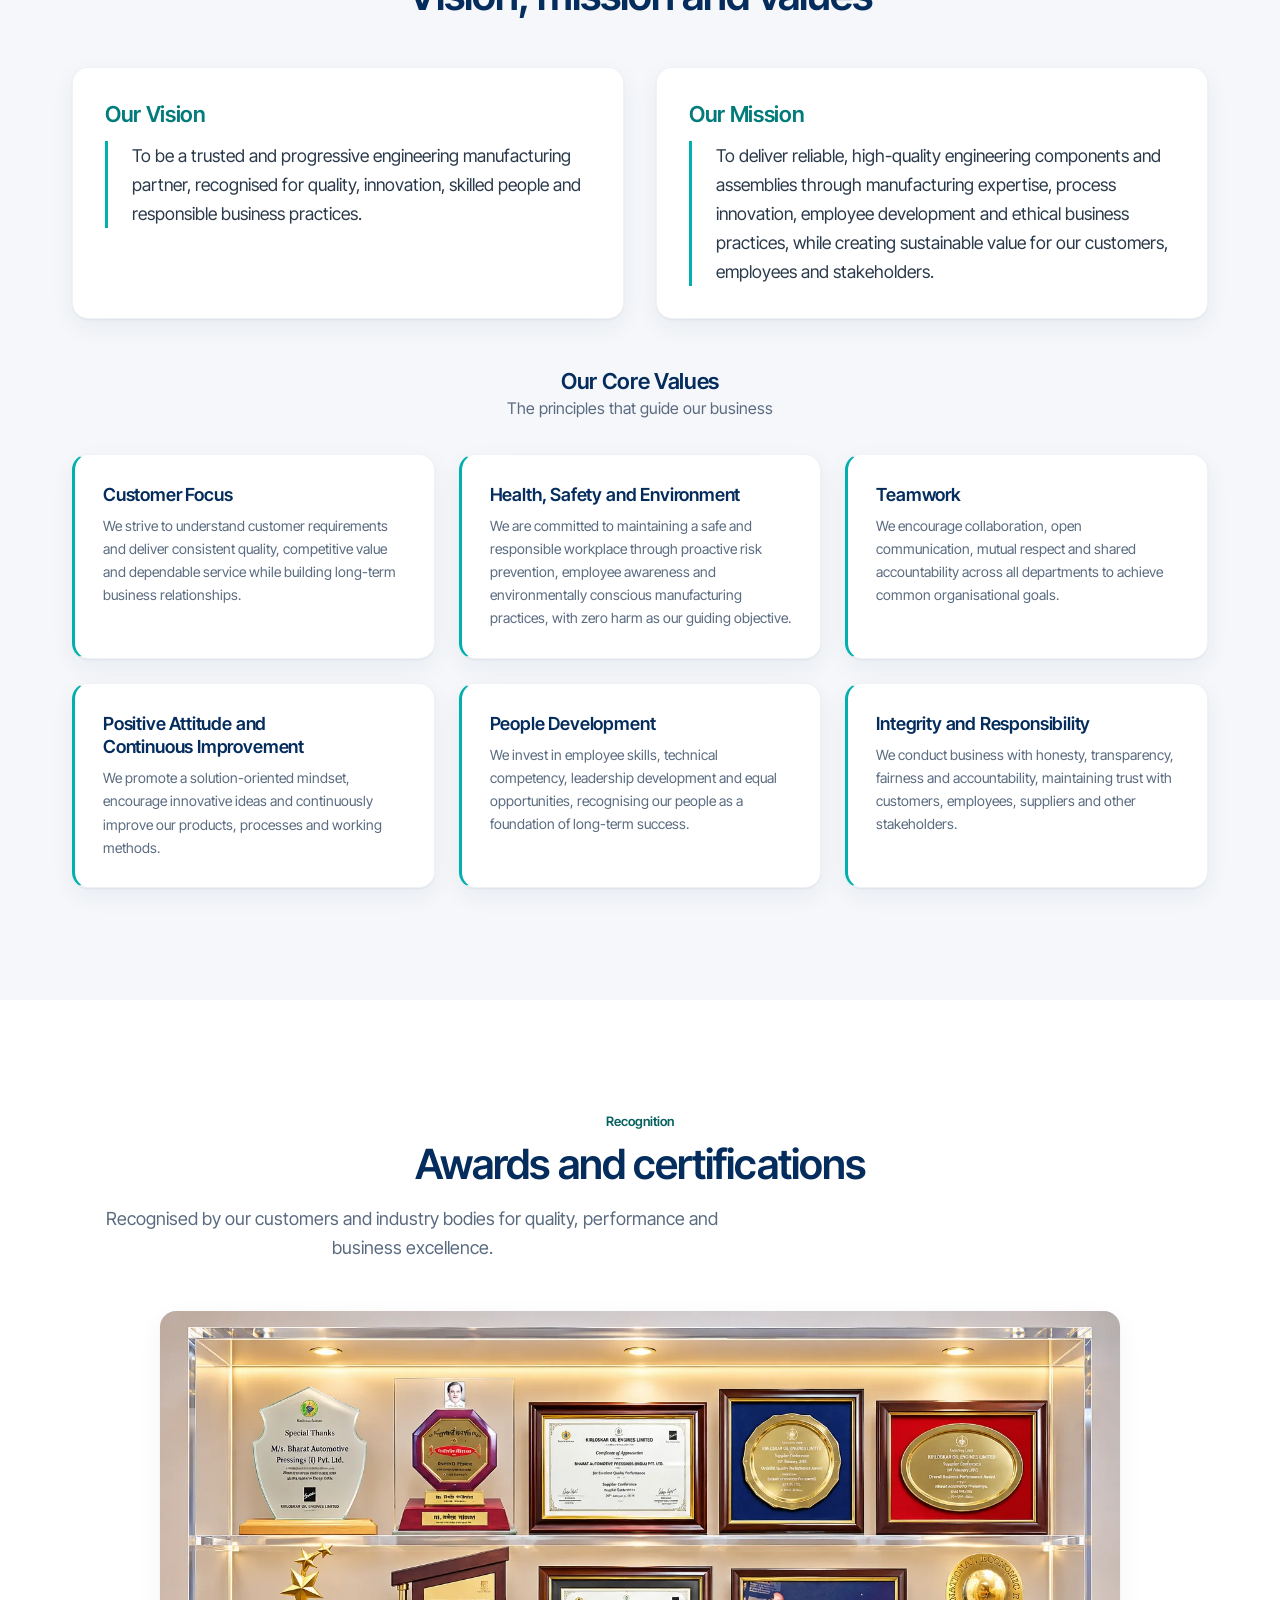
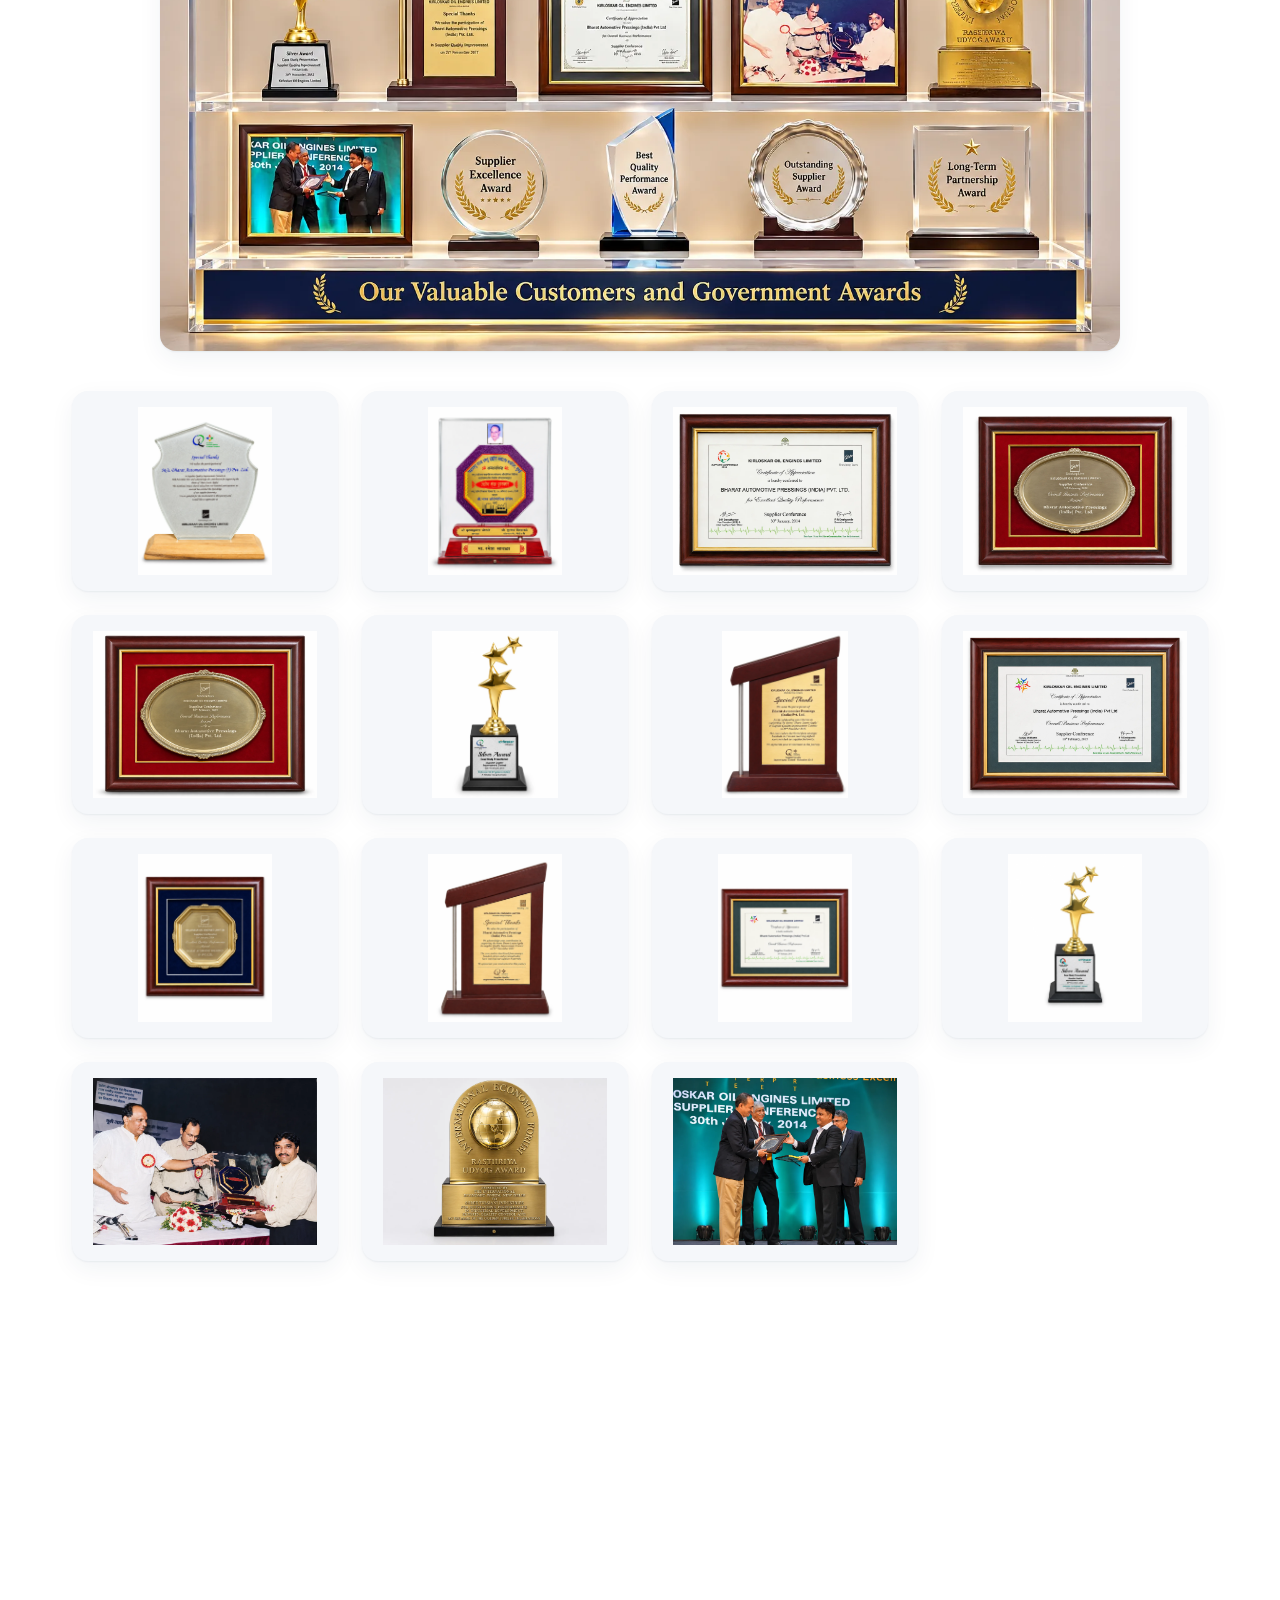
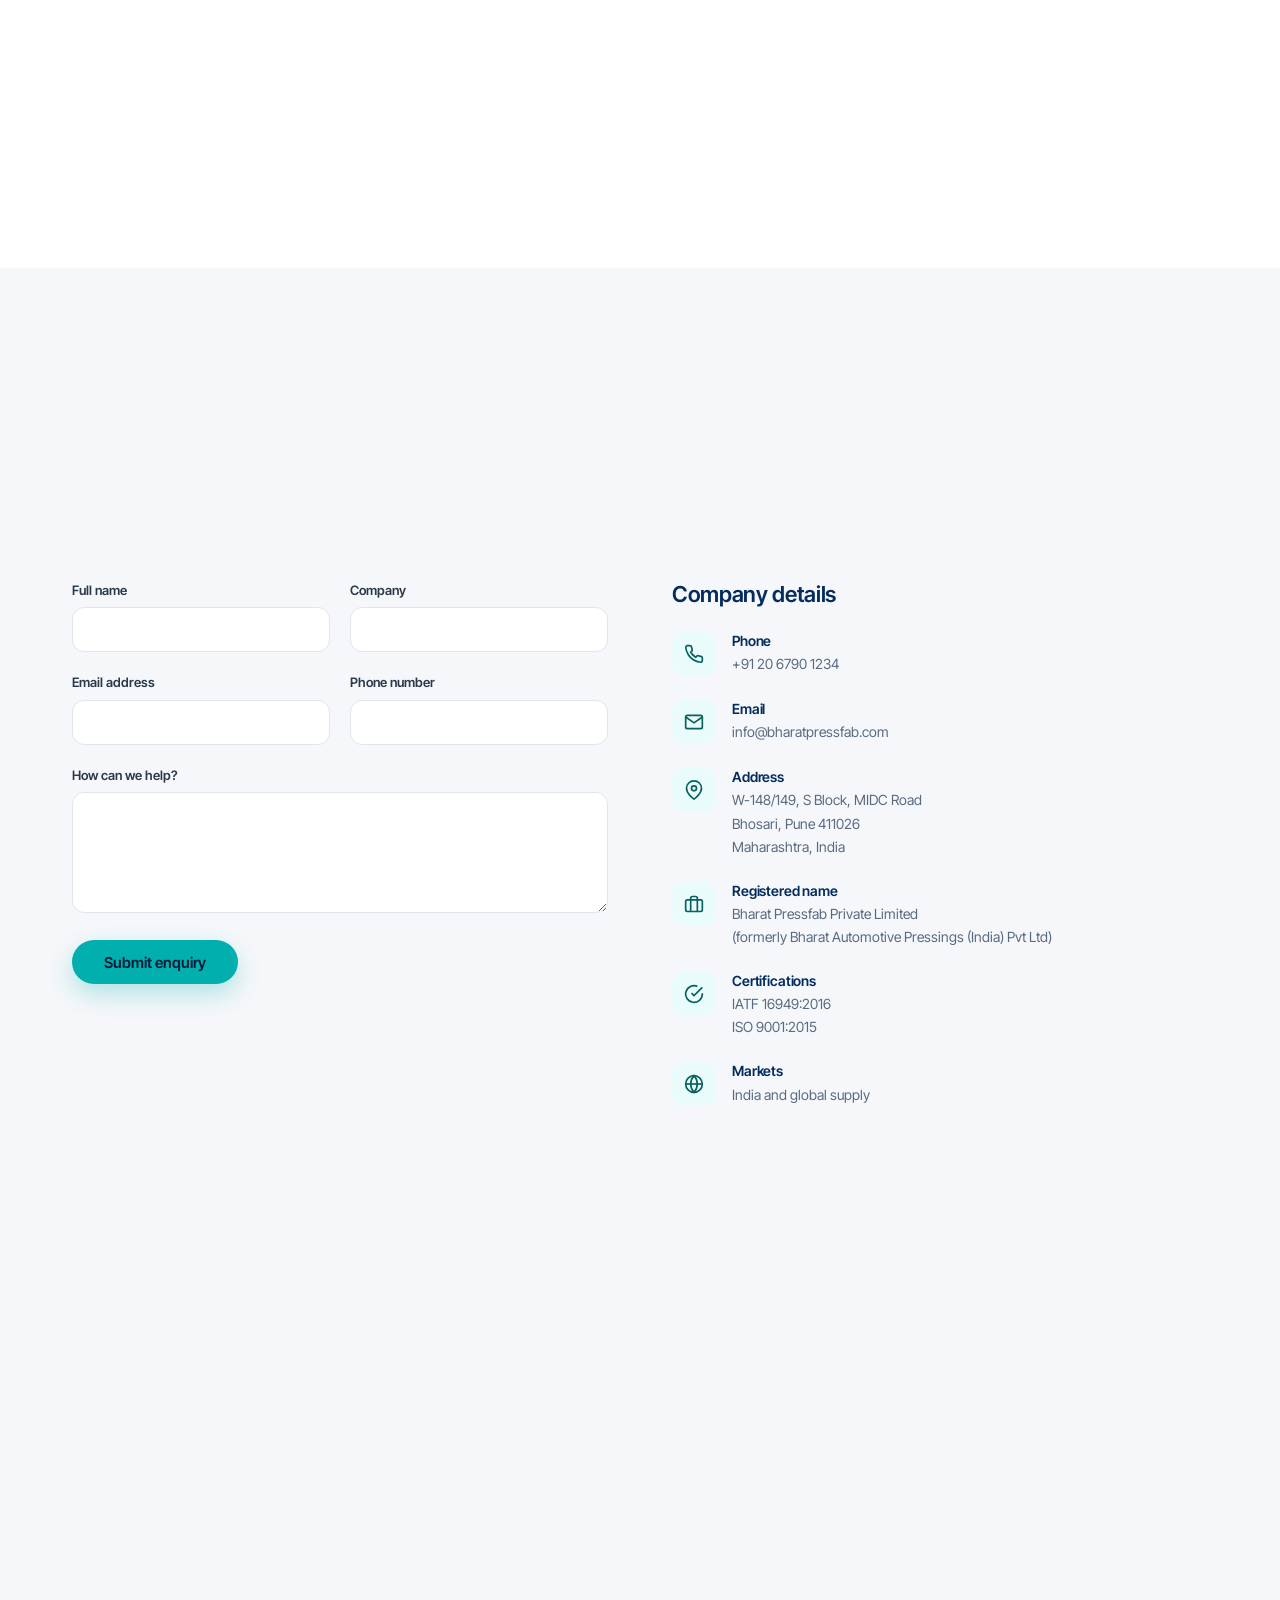
==== commit 9982cfc7: "feat: add corporate profile PDF as direct download - Add Bharat_Pressfab_Corporate_Profile_2026.pdf " ====
--- a/index.html
+++ b/index.html
@@ -1036,29 +1036,13 @@
           <svg viewBox="0 0 24 24" fill="none" stroke="currentColor" stroke-width="1.5"><path d="M14 2H6a2 2 0 0 0-2 2v16a2 2 0 0 0 2 2h12a2 2 0 0 0 2-2V8z"/><polyline points="14 2 14 8 20 8"/><line x1="16" y1="13" x2="8" y2="13"/><line x1="16" y1="17" x2="8" y2="17"/><polyline points="10 9 9 9 8 9"/></svg>
         </div>
         <div class="brochure-form">
-          <p class="eyebrow" style="color:var(--color-accent-300)">Company brochure</p>
-          <h3>Download our capability brochure</h3>
-          <p>Get a comprehensive overview of our manufacturing capabilities, product range, certifications and infrastructure.</p>
-          <form name="brochure-download" method="POST" data-netlify="true" netlify-honeypot="bot-field" action="/thank-you">
-            <input type="hidden" name="form-name" value="brochure-download">
-            <p style="display:none"><label>Don't fill this out: <input name="bot-field"></label></p>
-            <div class="form-group" style="margin-bottom:12px">
-              <label class="form-label" for="br-name">Your name</label>
-              <input type="text" id="br-name" name="name" class="form-input" required placeholder="Full name">
-            </div>
-            <div class="form-group" style="margin-bottom:12px">
-              <label class="form-label" for="br-email">Work email</label>
-              <input type="email" id="br-email" name="email" class="form-input" required placeholder="you@company.com">
-            </div>
-            <div class="form-group" style="margin-bottom:20px">
-              <label class="form-label" for="br-company">Company</label>
-              <input type="text" id="br-company" name="company" class="form-input" placeholder="Company name (optional)">
-            </div>
-            <button type="submit" class="btn btn-primary" style="width:100%;font-size:1rem;padding:14px 24px">
-              <svg width="18" height="18" viewBox="0 0 24 24" fill="none" stroke="currentColor" stroke-width="2" style="vertical-align:-3px;margin-right:8px"><path d="M21 15v4a2 2 0 0 1-2 2H5a2 2 0 0 1-2-2v-4"/><polyline points="7 10 12 15 17 10"/><line x1="12" y1="15" x2="12" y2="3"/></svg>
-              Download brochure
-            </button>
-          </form>
+          <p class="eyebrow" style="color:var(--color-accent-300)">Corporate profile</p>
+          <h3>Bharat Pressfab Corporate Profile 2026</h3>
+          <p>A comprehensive overview of our manufacturing capabilities, product range, certifications, infrastructure and company journey.</p>
+          <a href="downloads/Bharat_Pressfab_Corporate_Profile_2026.pdf" download class="btn btn-primary" style="width:100%;font-size:1rem;padding:14px 24px;display:inline-flex;align-items:center;justify-content:center;text-decoration:none">
+            <svg width="18" height="18" viewBox="0 0 24 24" fill="none" stroke="currentColor" stroke-width="2" style="margin-right:8px"><path d="M21 15v4a2 2 0 0 1-2 2H5a2 2 0 0 1-2-2v-4"/><polyline points="7 10 12 15 17 10"/><line x1="12" y1="15" x2="12" y2="3"/></svg>
+            Download corporate profile (PDF, 2.6 MB)
+          </a>
         </div>
       </div>
     </div>
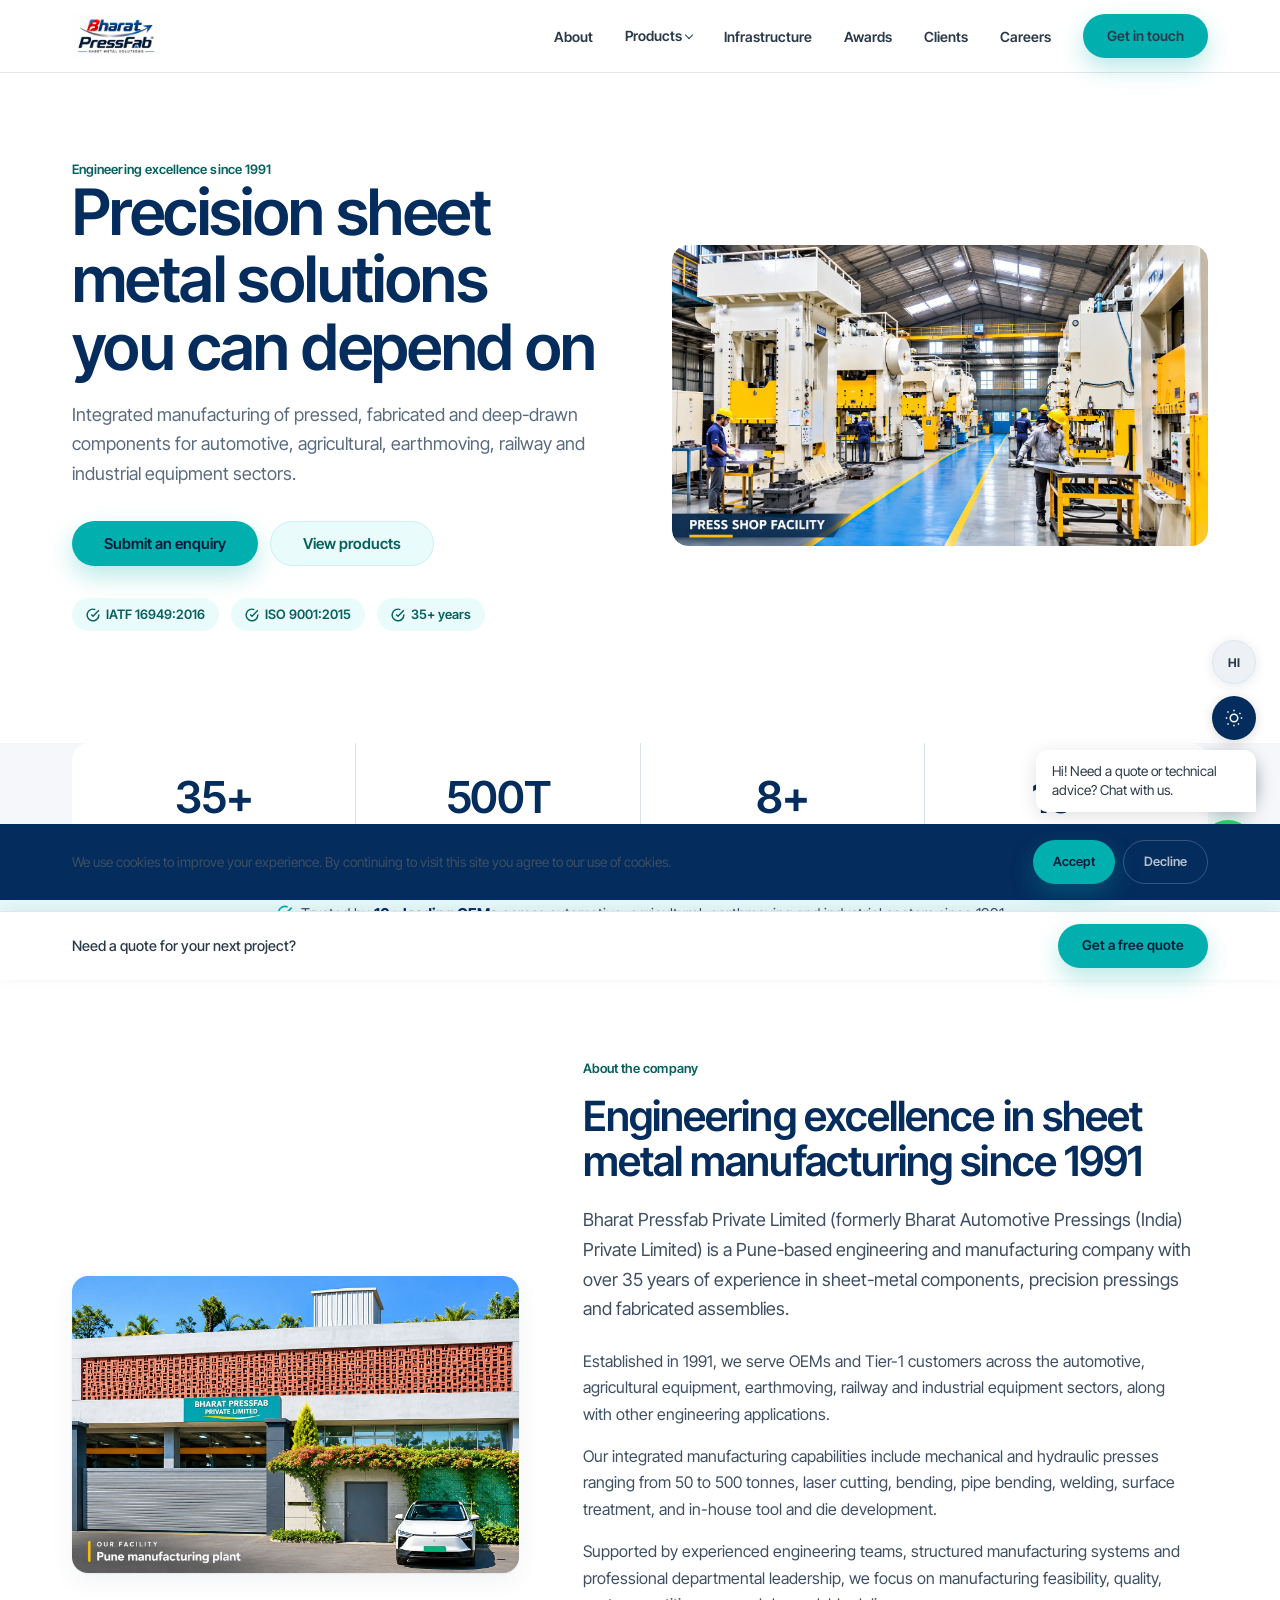
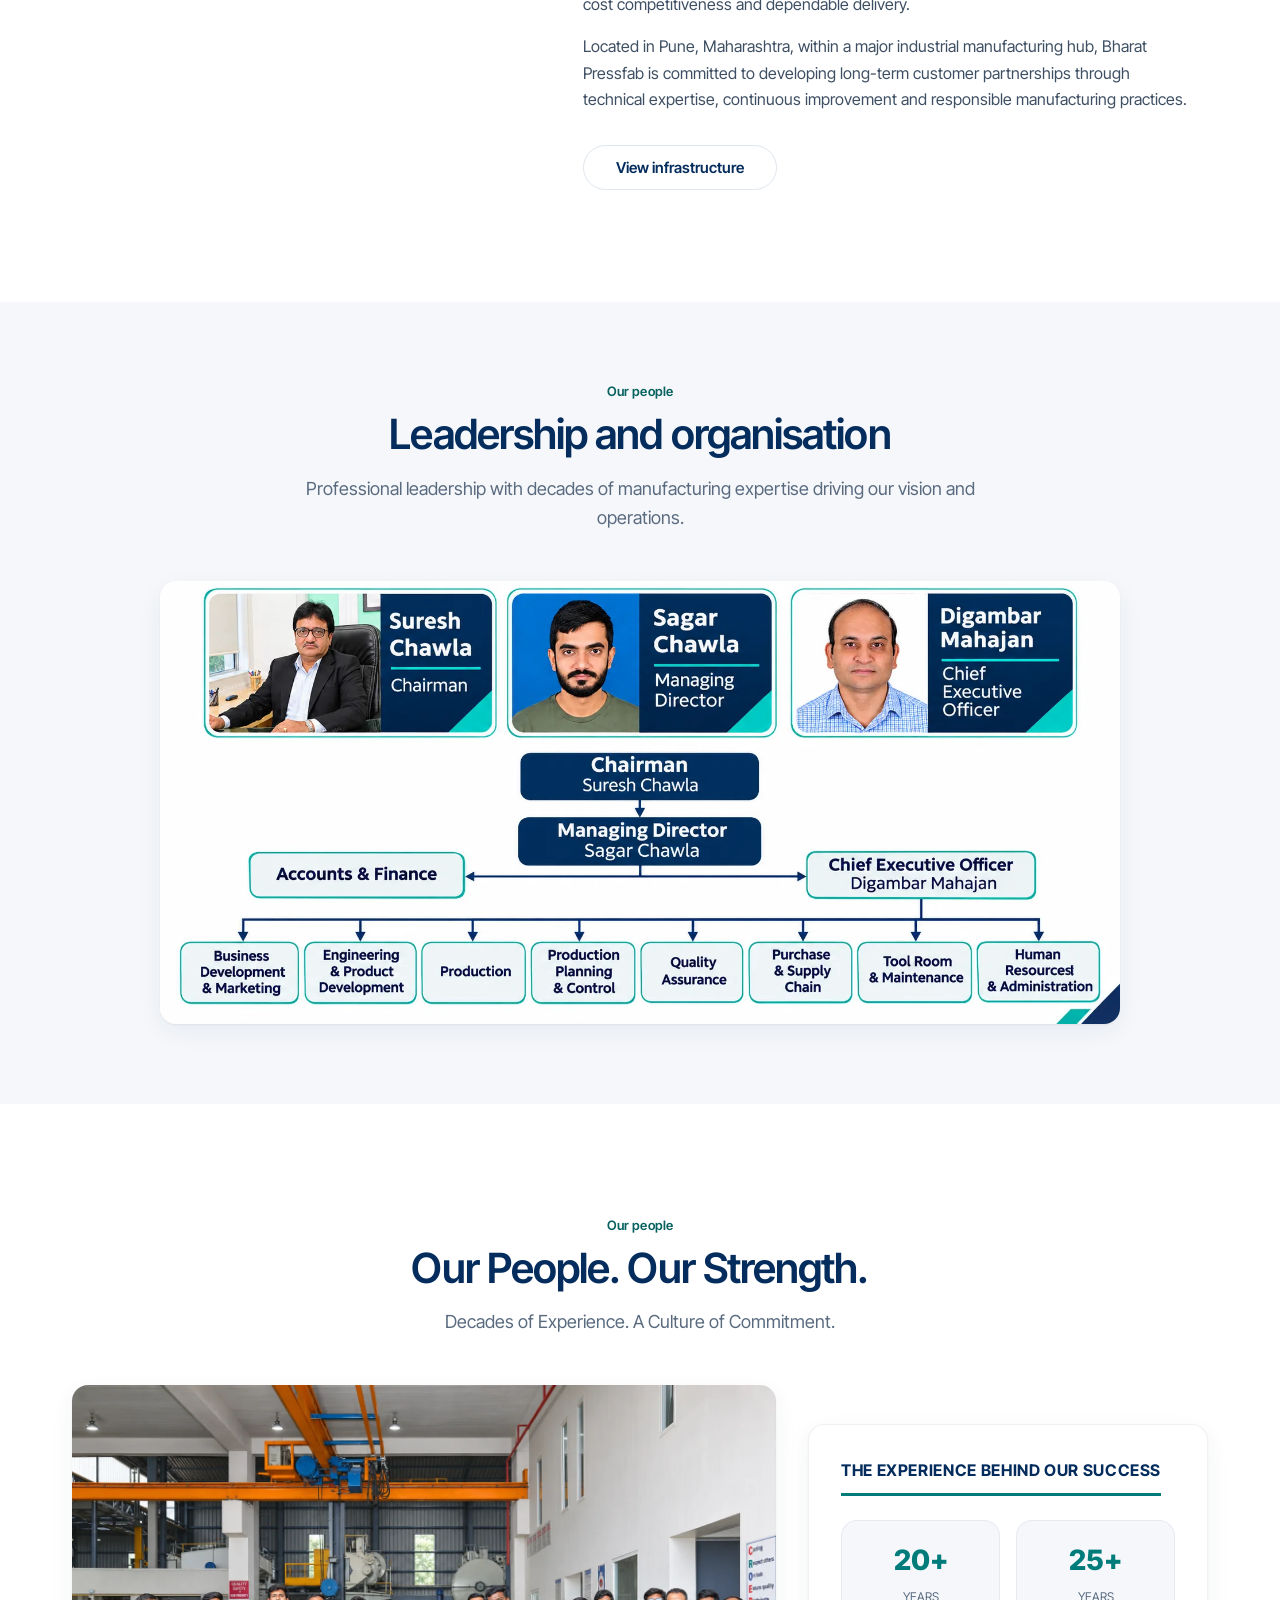
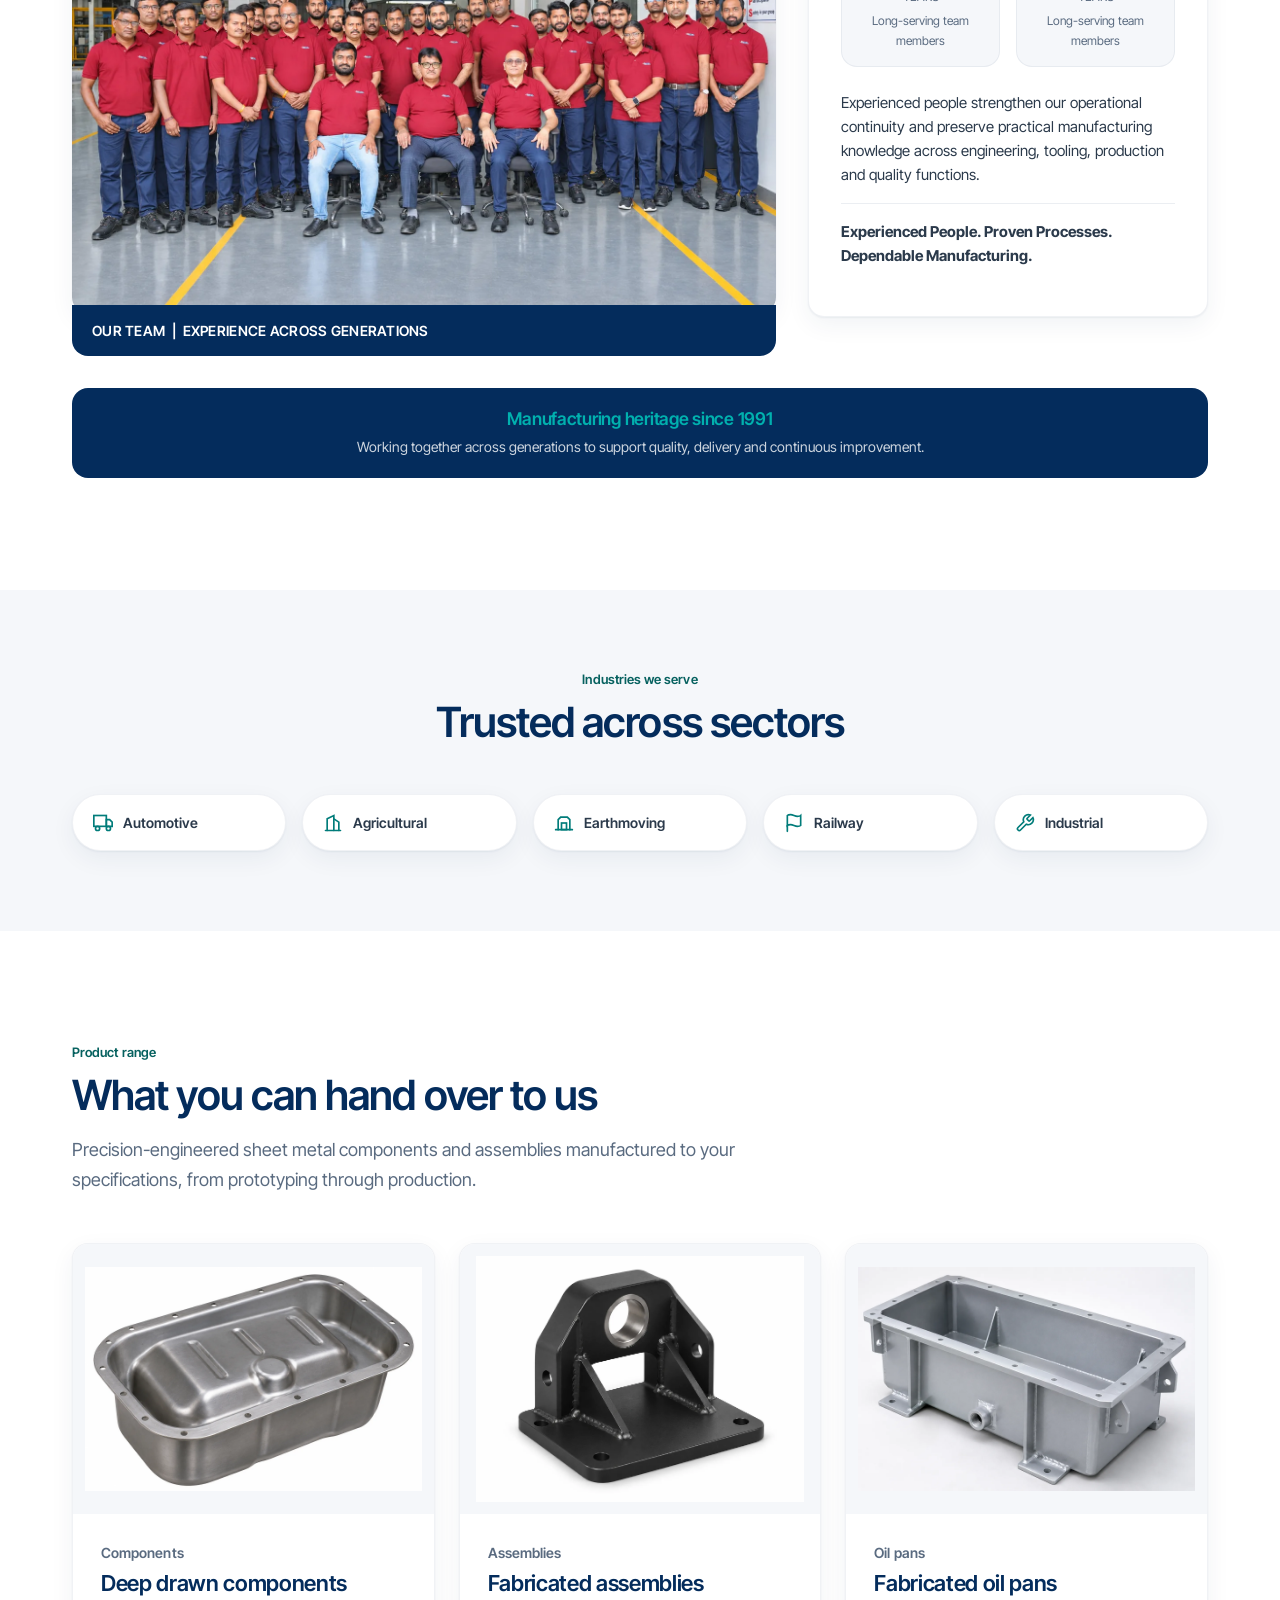
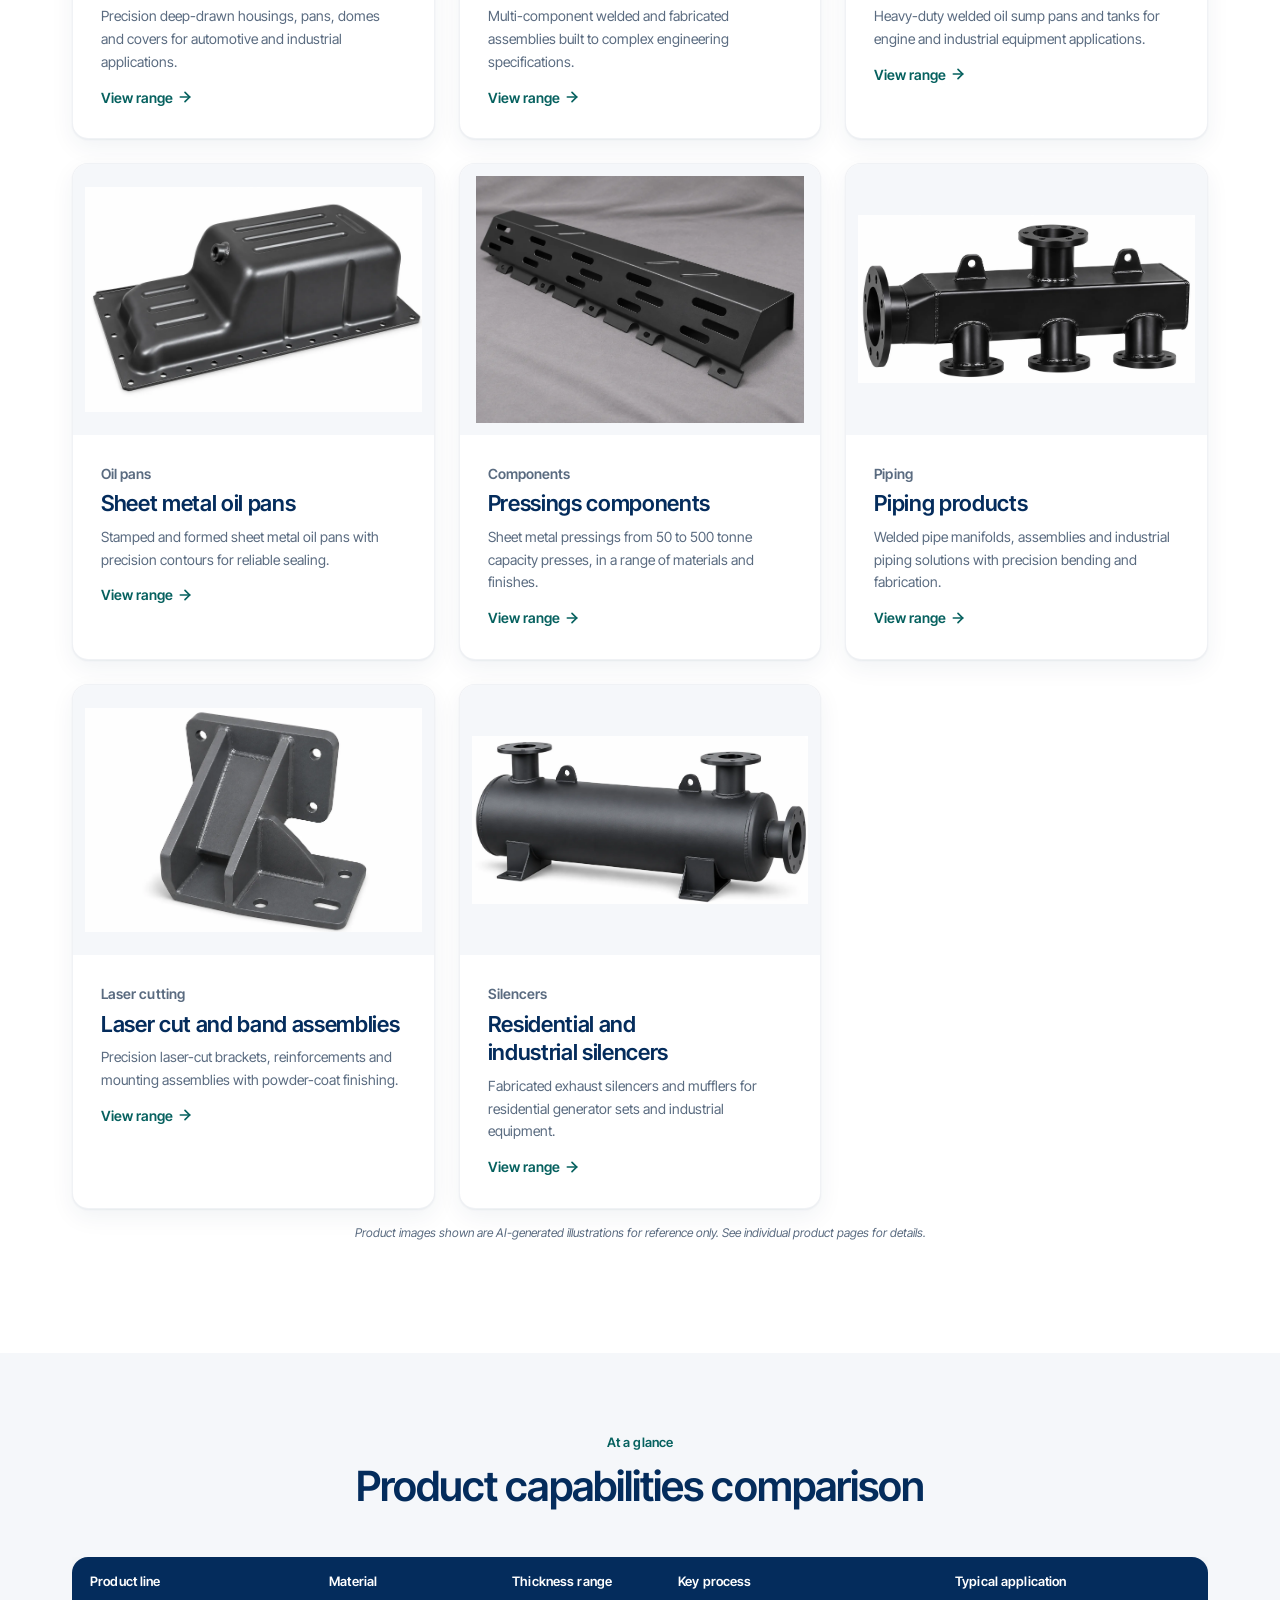
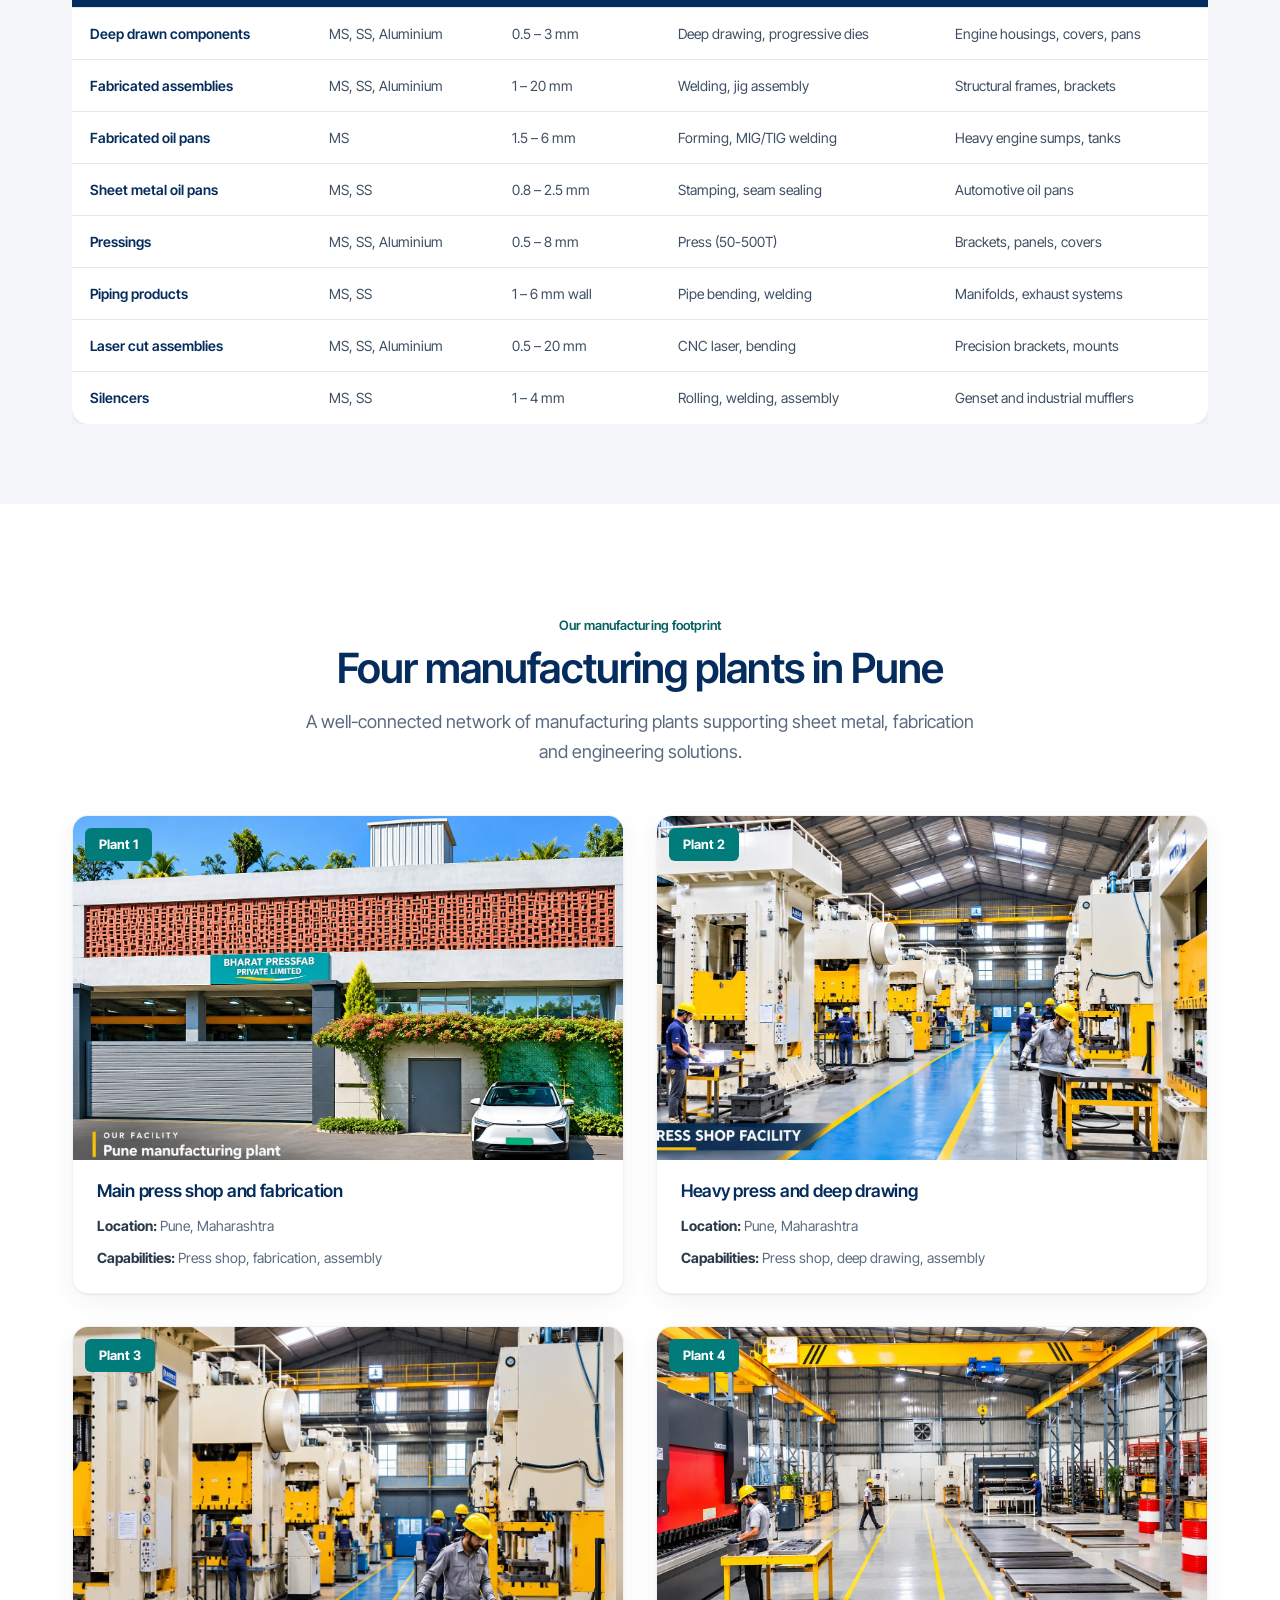
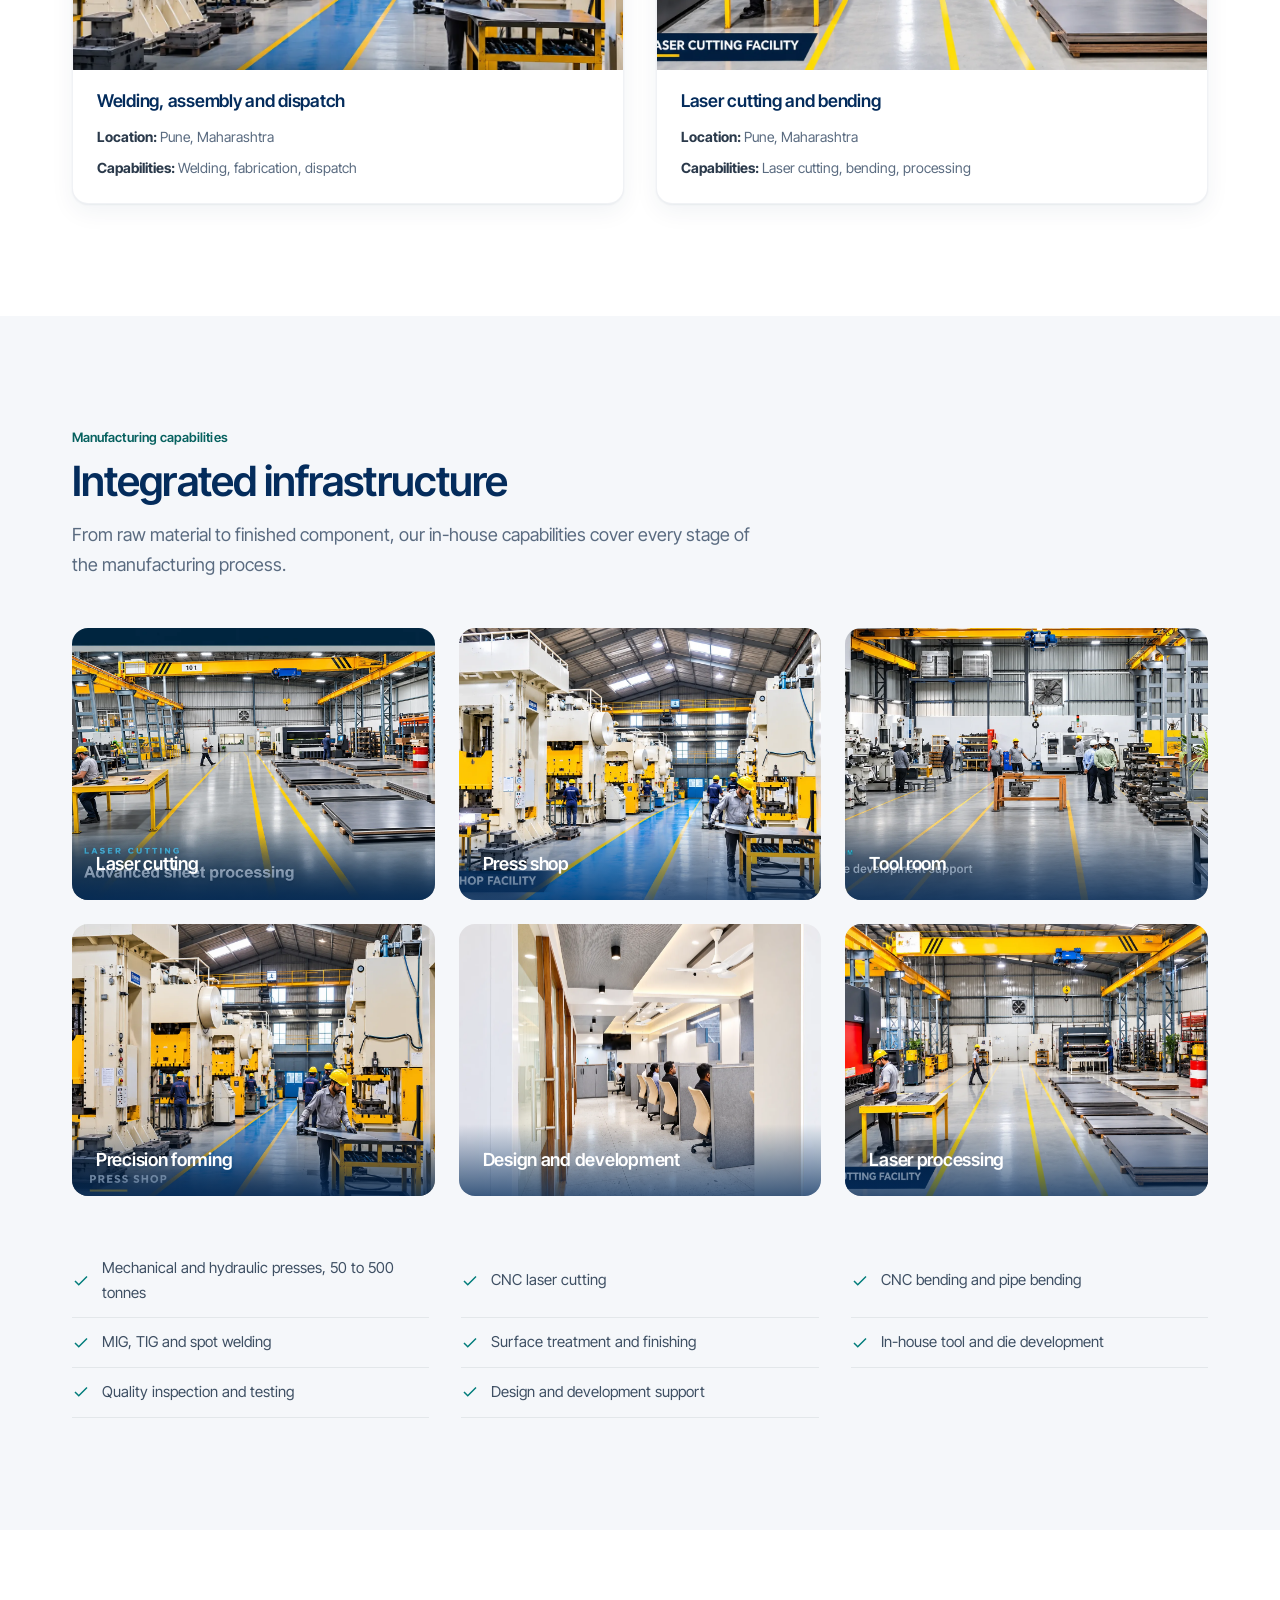
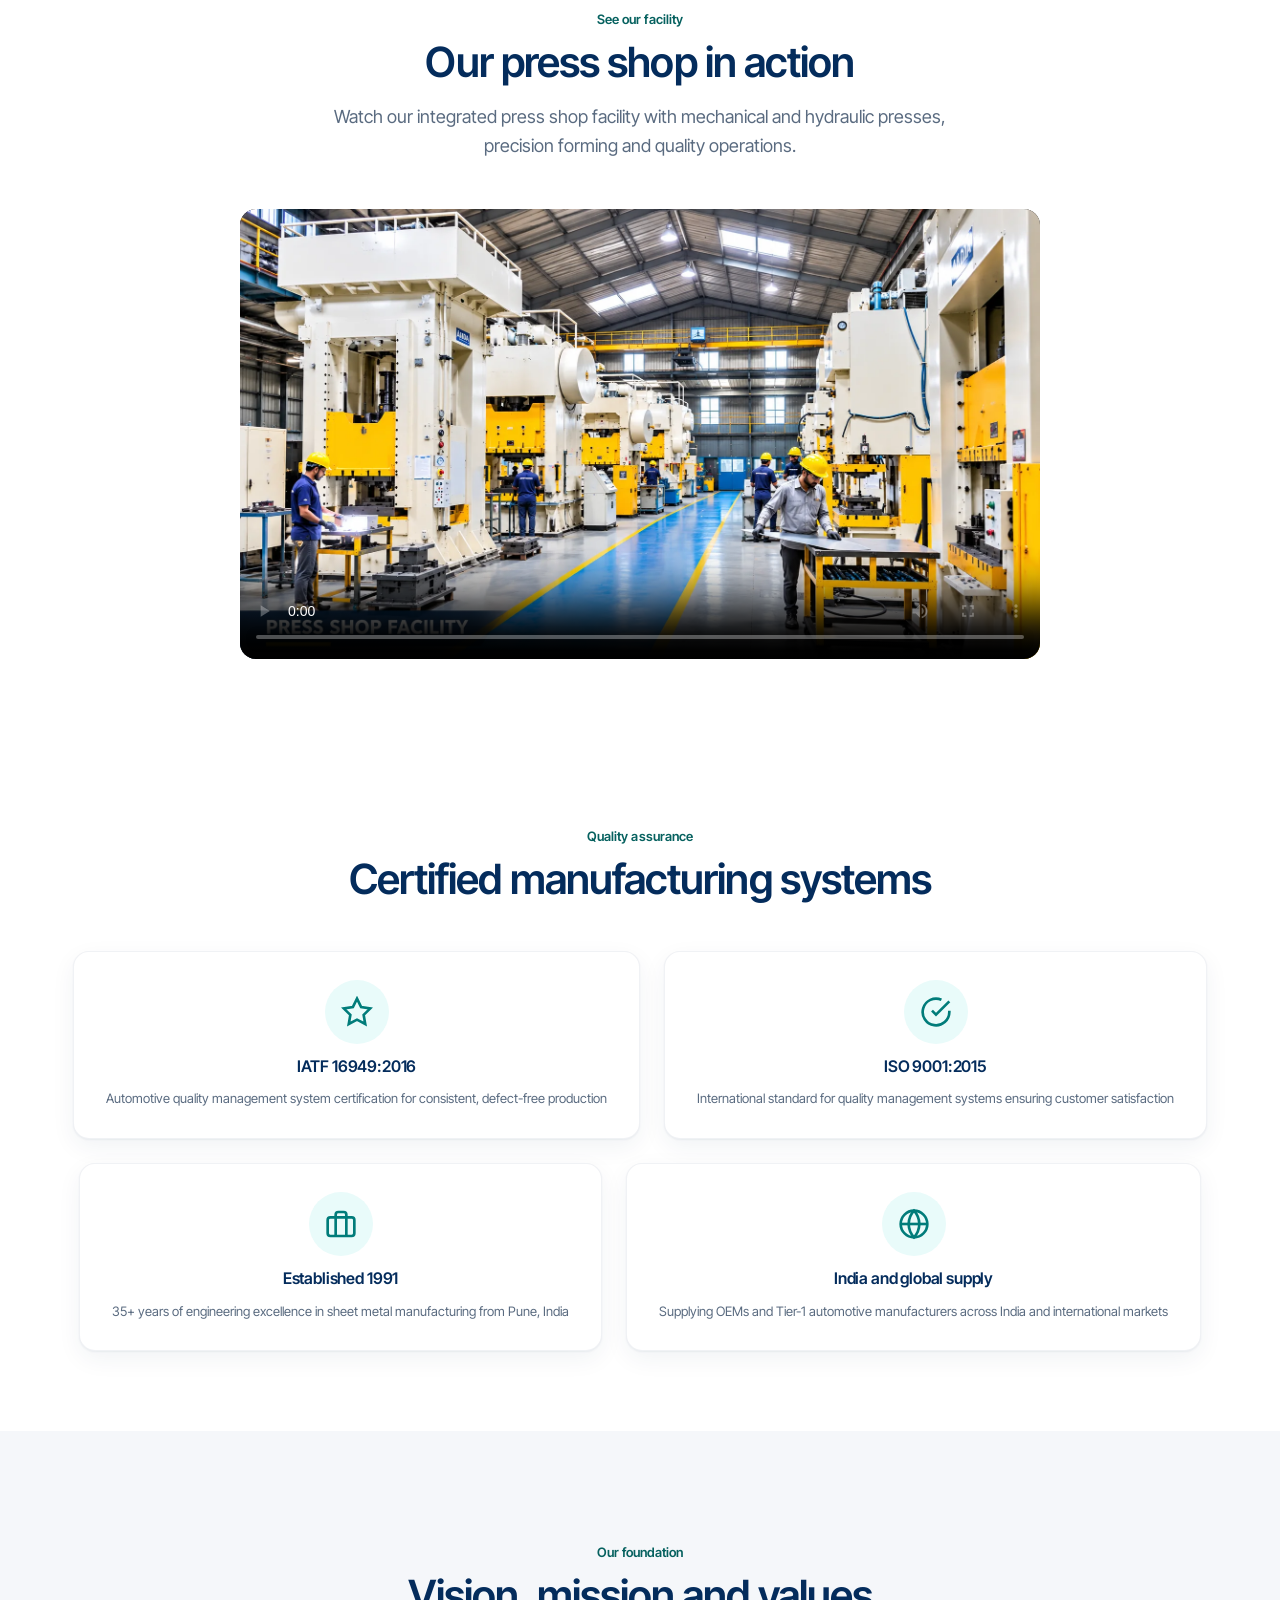
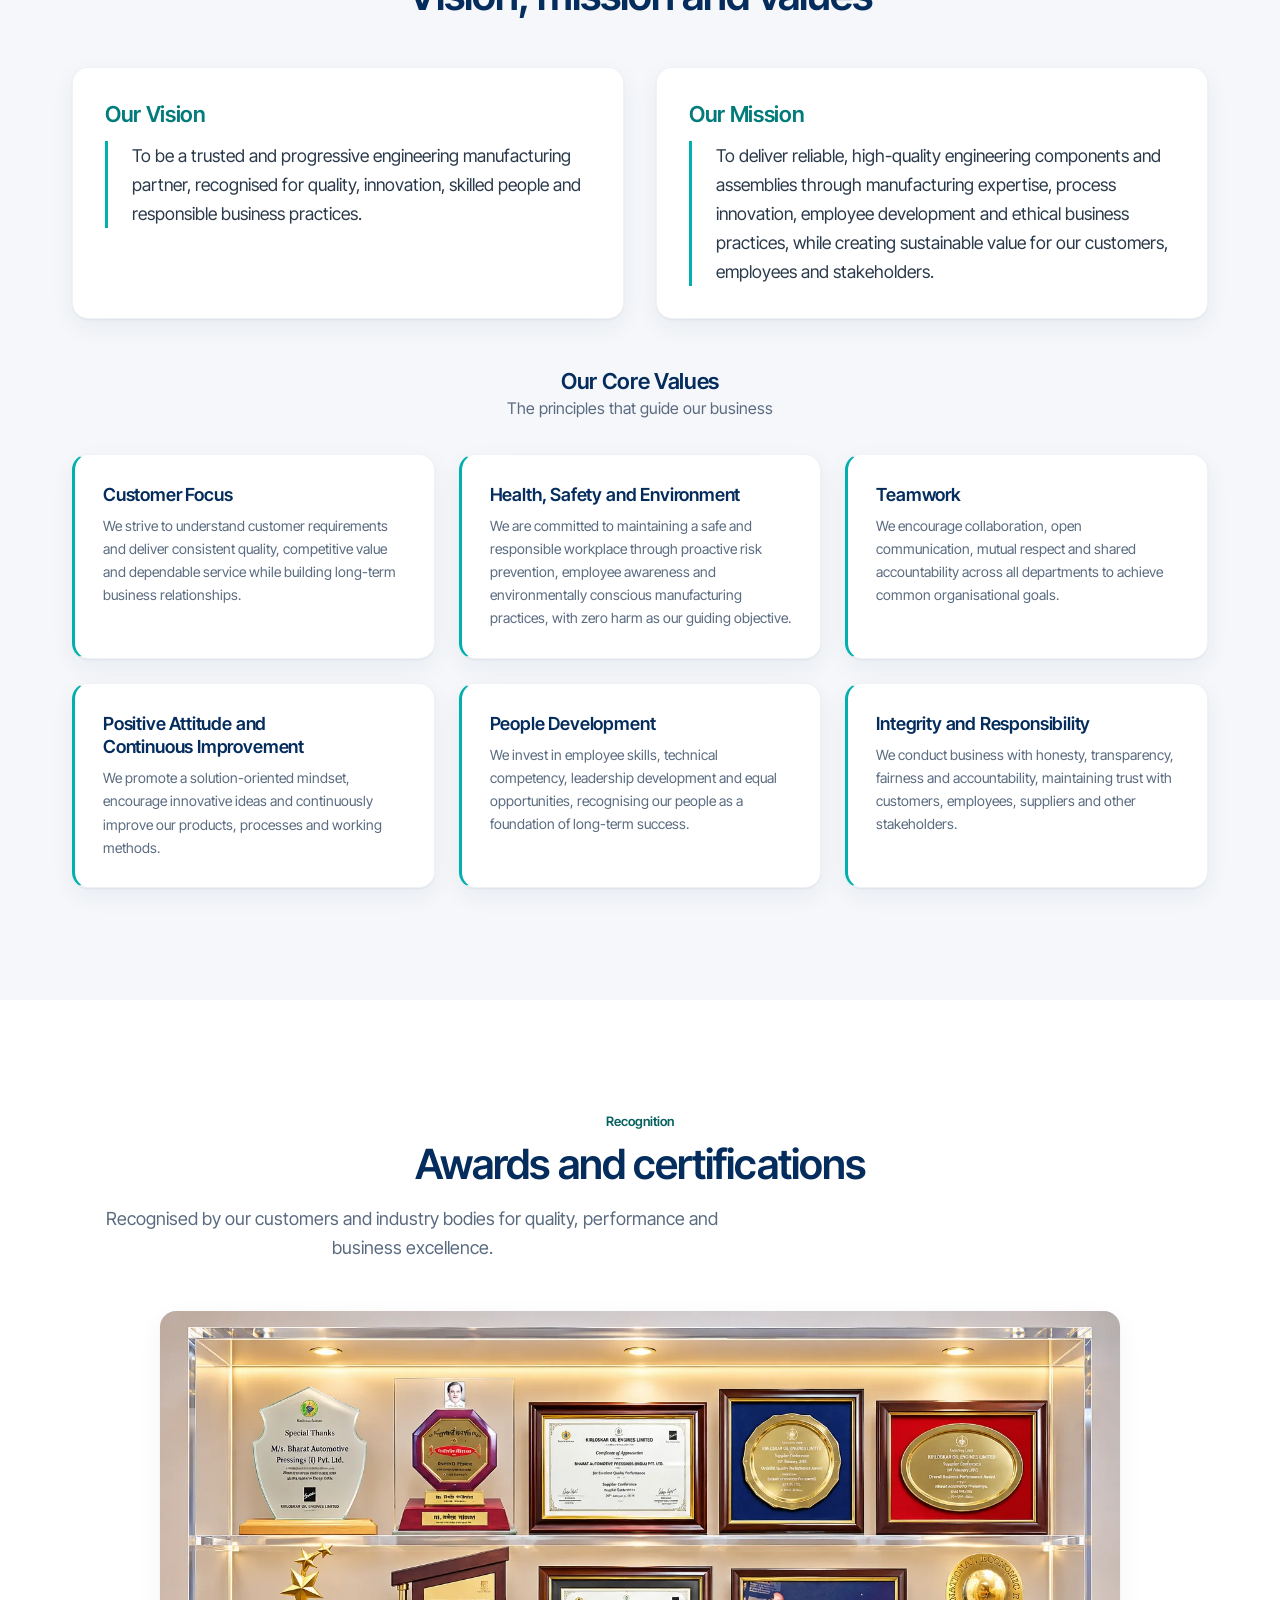
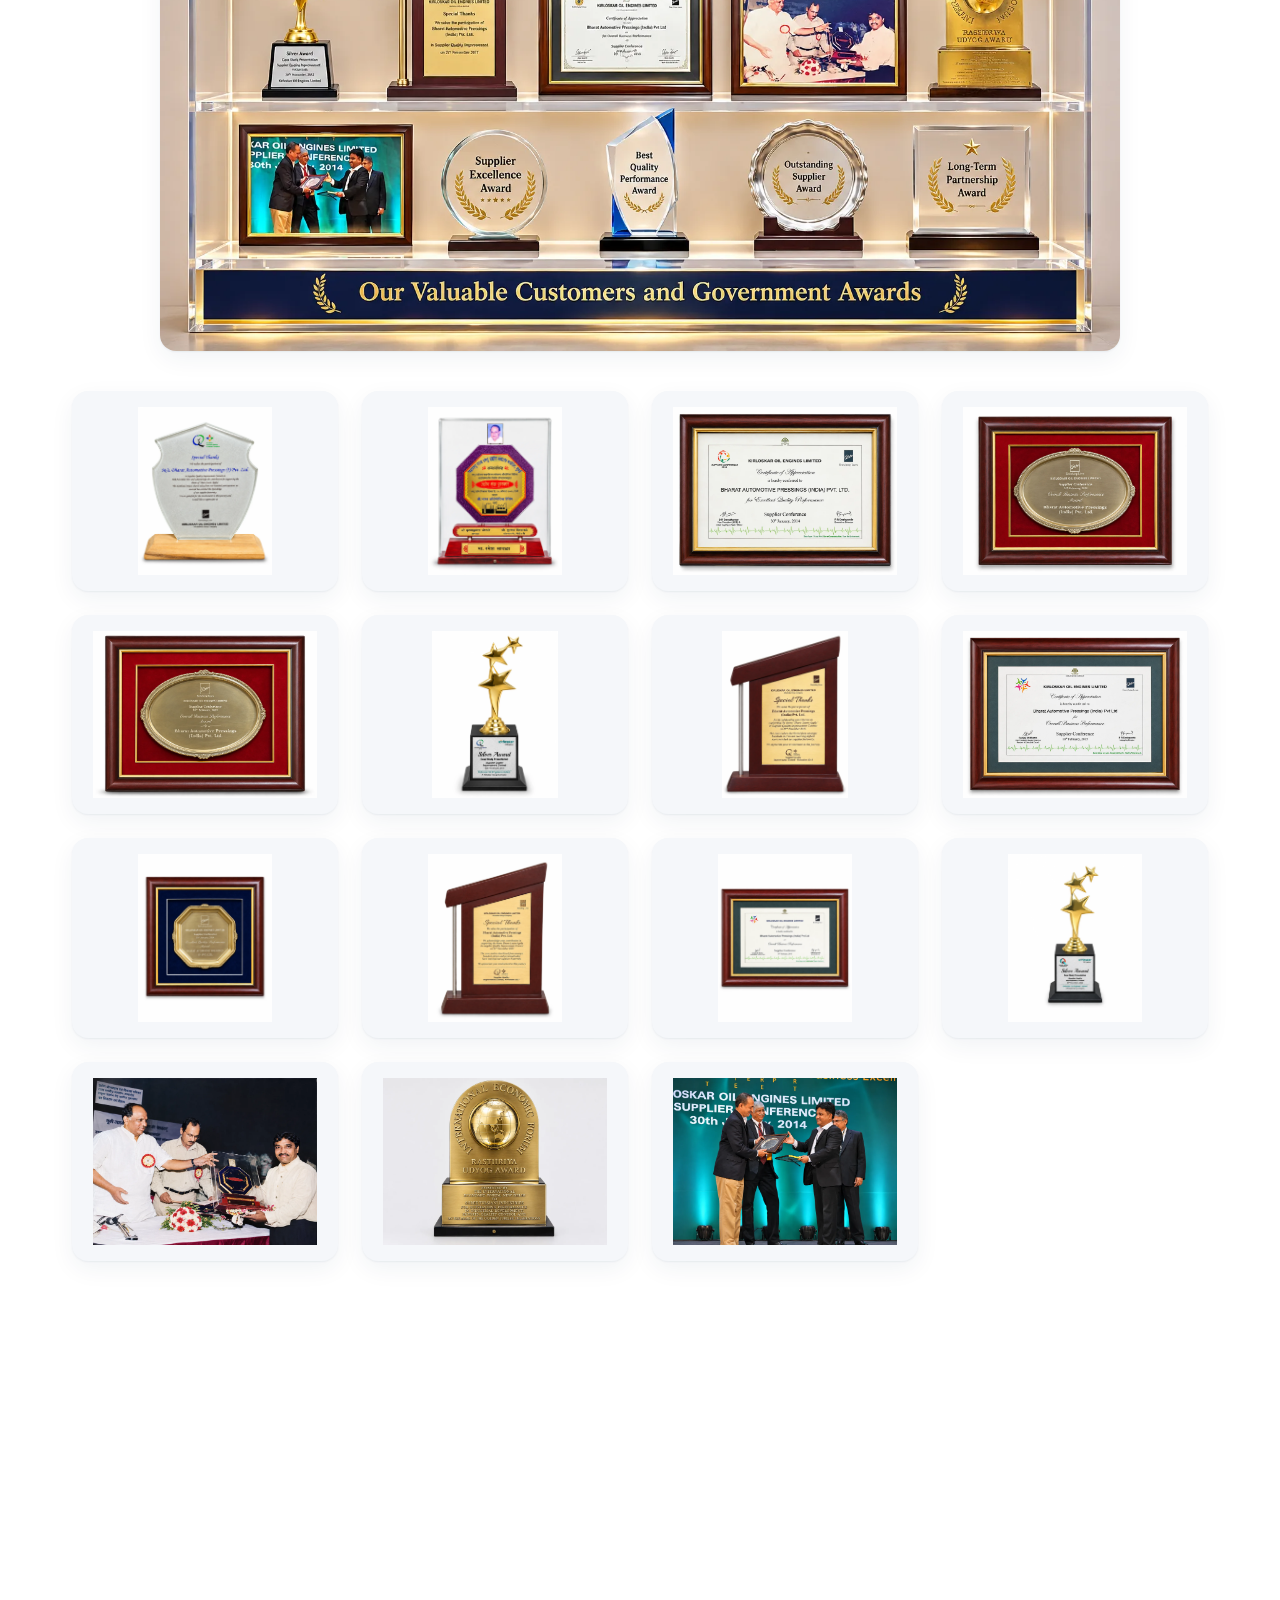
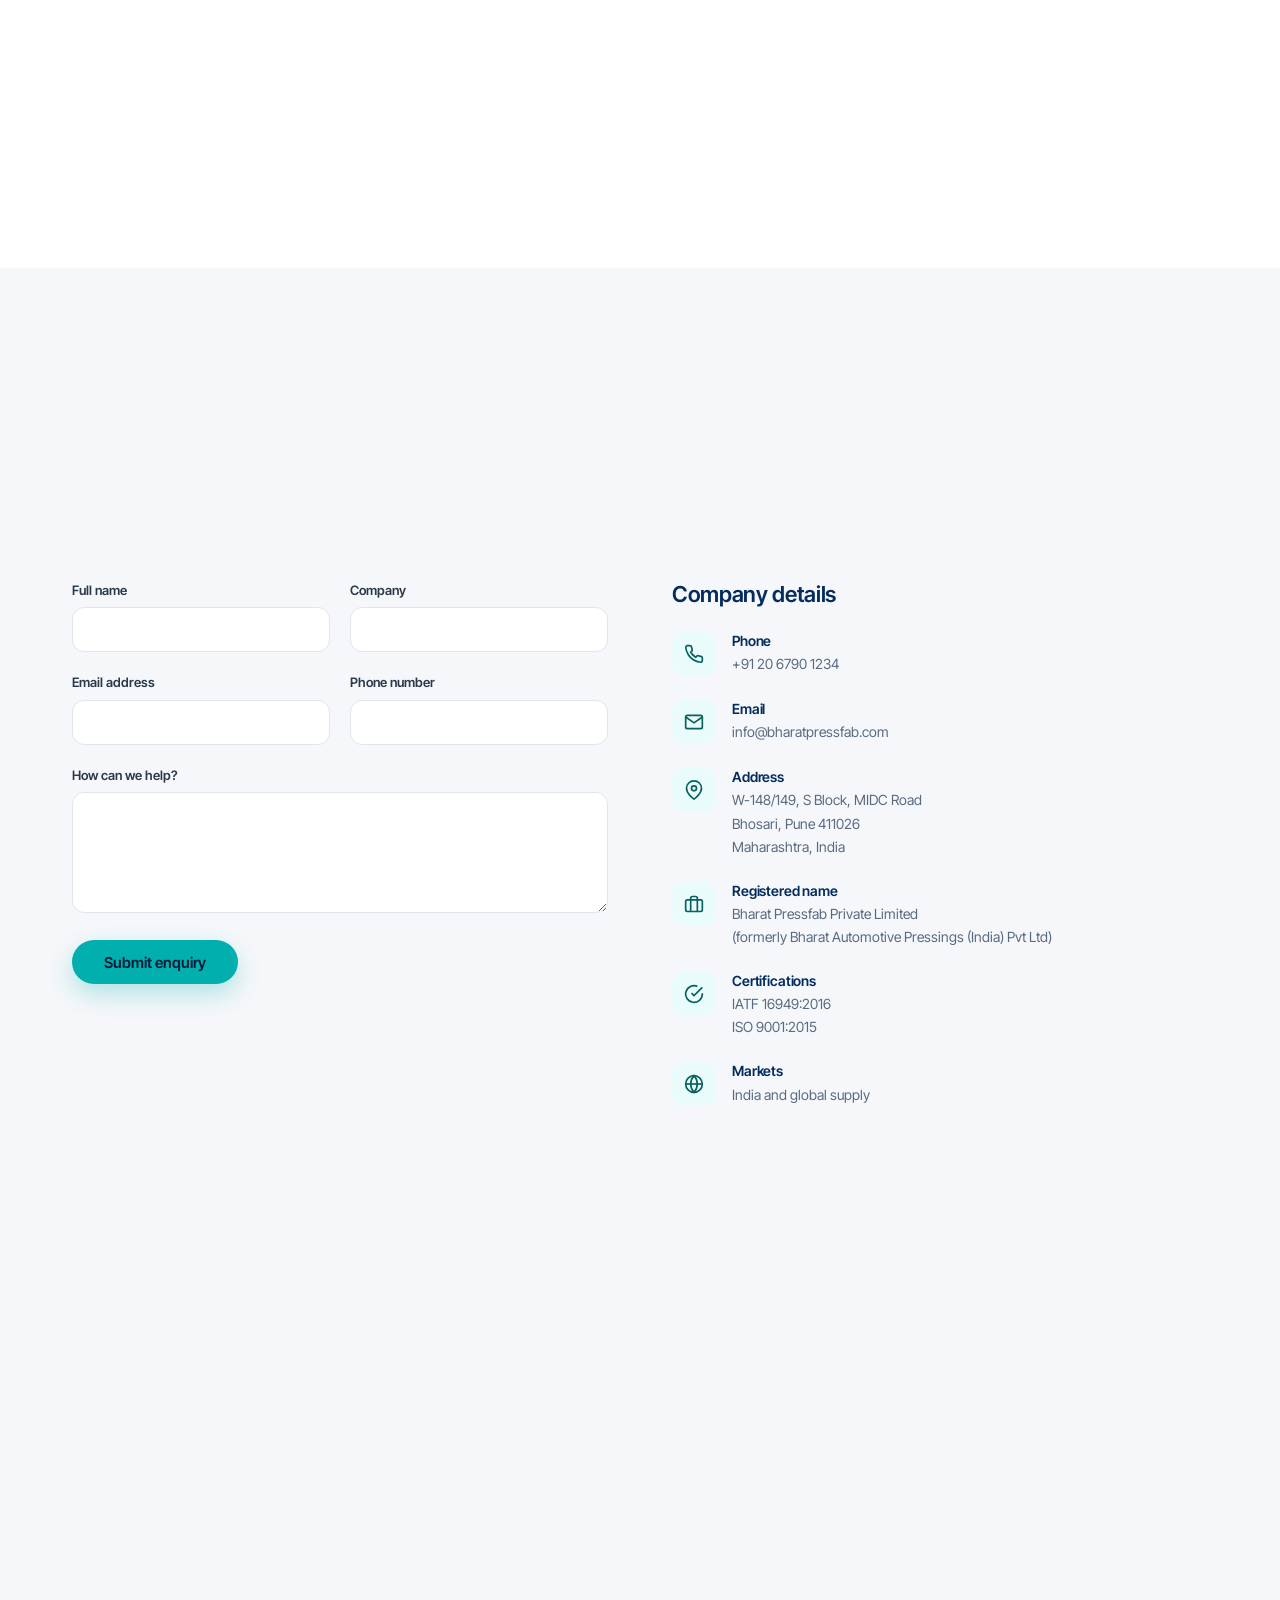
==== commit 691af7aa: "feat: add corporate profile cover image to brochure section Replace SVG placeholder with actual cove" ====
--- a/index.html
+++ b/index.html
@@ -1033,7 +1033,7 @@
     <div class="container">
       <div class="brochure-gate fade-in">
         <div class="brochure-preview">
-          <svg viewBox="0 0 24 24" fill="none" stroke="currentColor" stroke-width="1.5"><path d="M14 2H6a2 2 0 0 0-2 2v16a2 2 0 0 0 2 2h12a2 2 0 0 0 2-2V8z"/><polyline points="14 2 14 8 20 8"/><line x1="16" y1="13" x2="8" y2="13"/><line x1="16" y1="17" x2="8" y2="17"/><polyline points="10 9 9 9 8 9"/></svg>
+          <img src="images/corporate-profile-cover.webp" alt="Bharat Pressfab Corporate Profile 2026 cover" loading="lazy" style="width:100%;border-radius:var(--radius-card);box-shadow:0 8px 32px rgba(0,0,0,0.3)">
         </div>
         <div class="brochure-form">
           <p class="eyebrow" style="color:var(--color-accent-300)">Corporate profile</p>
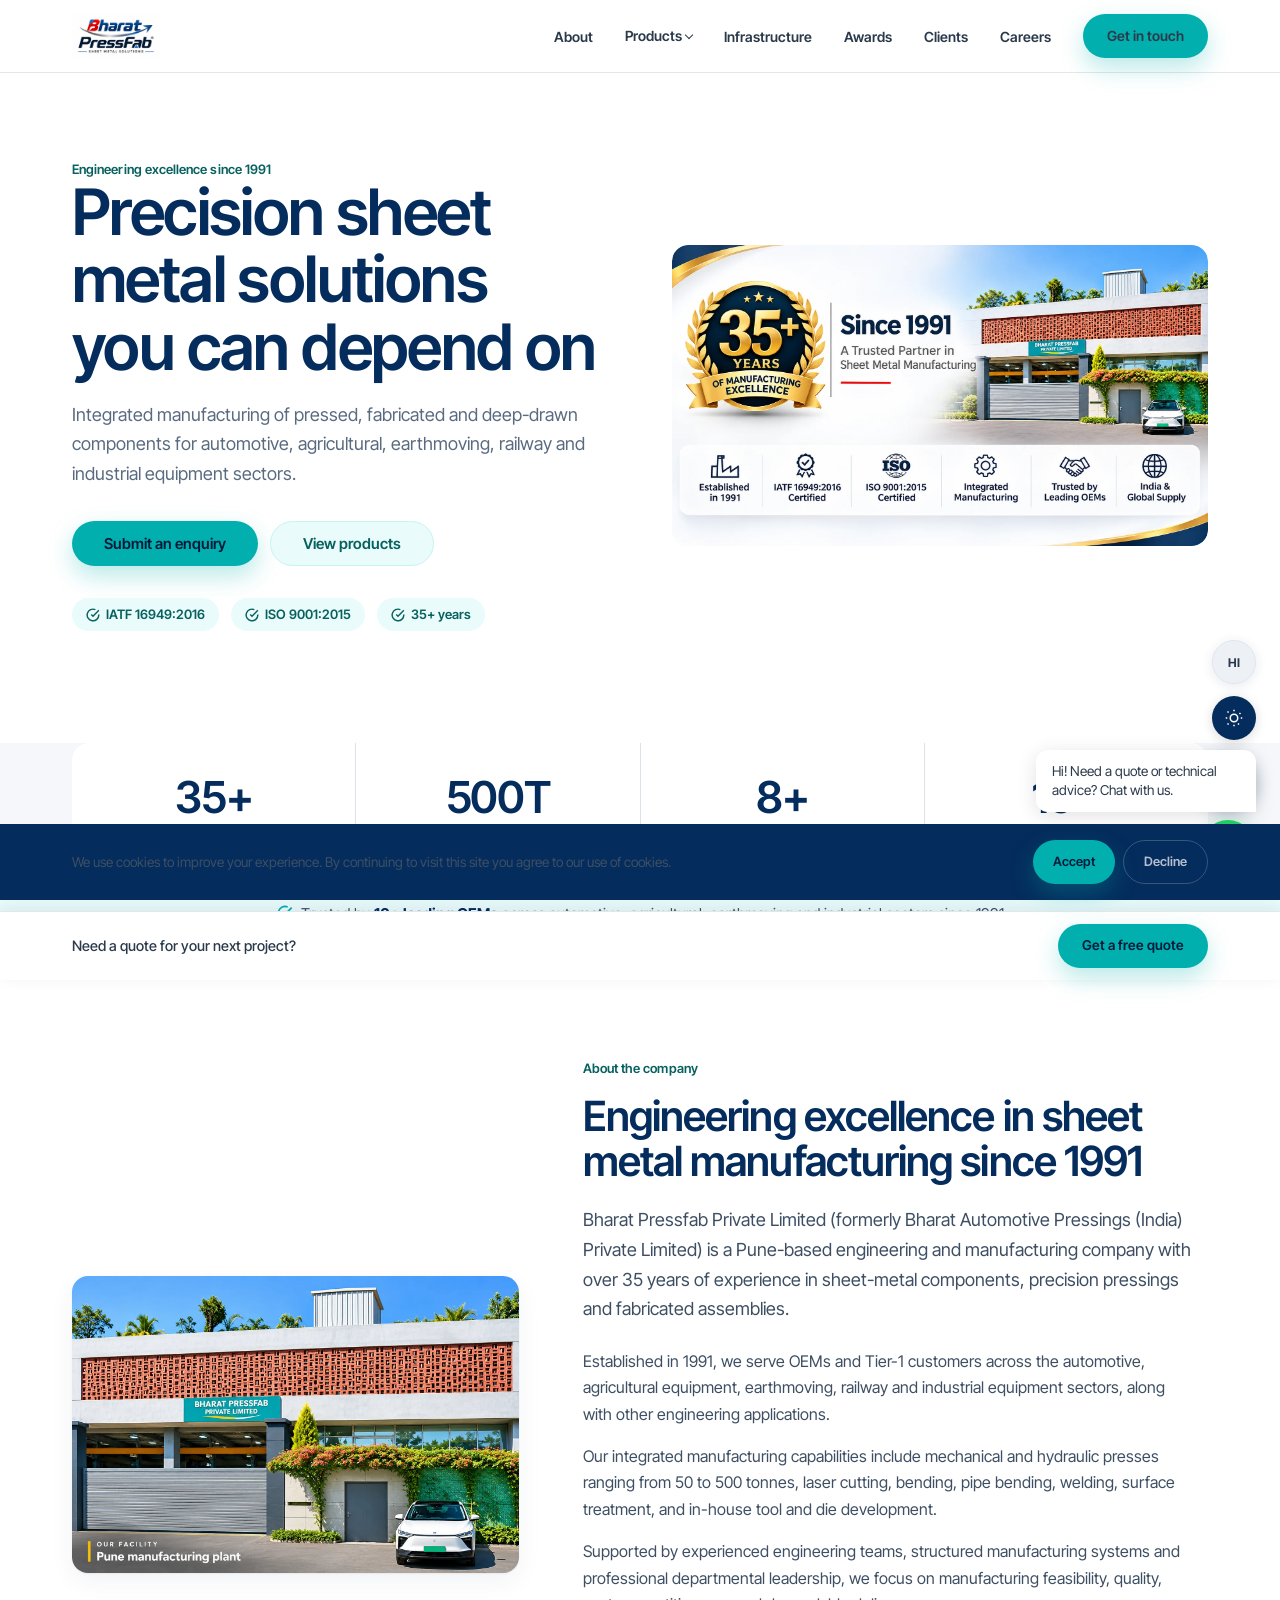
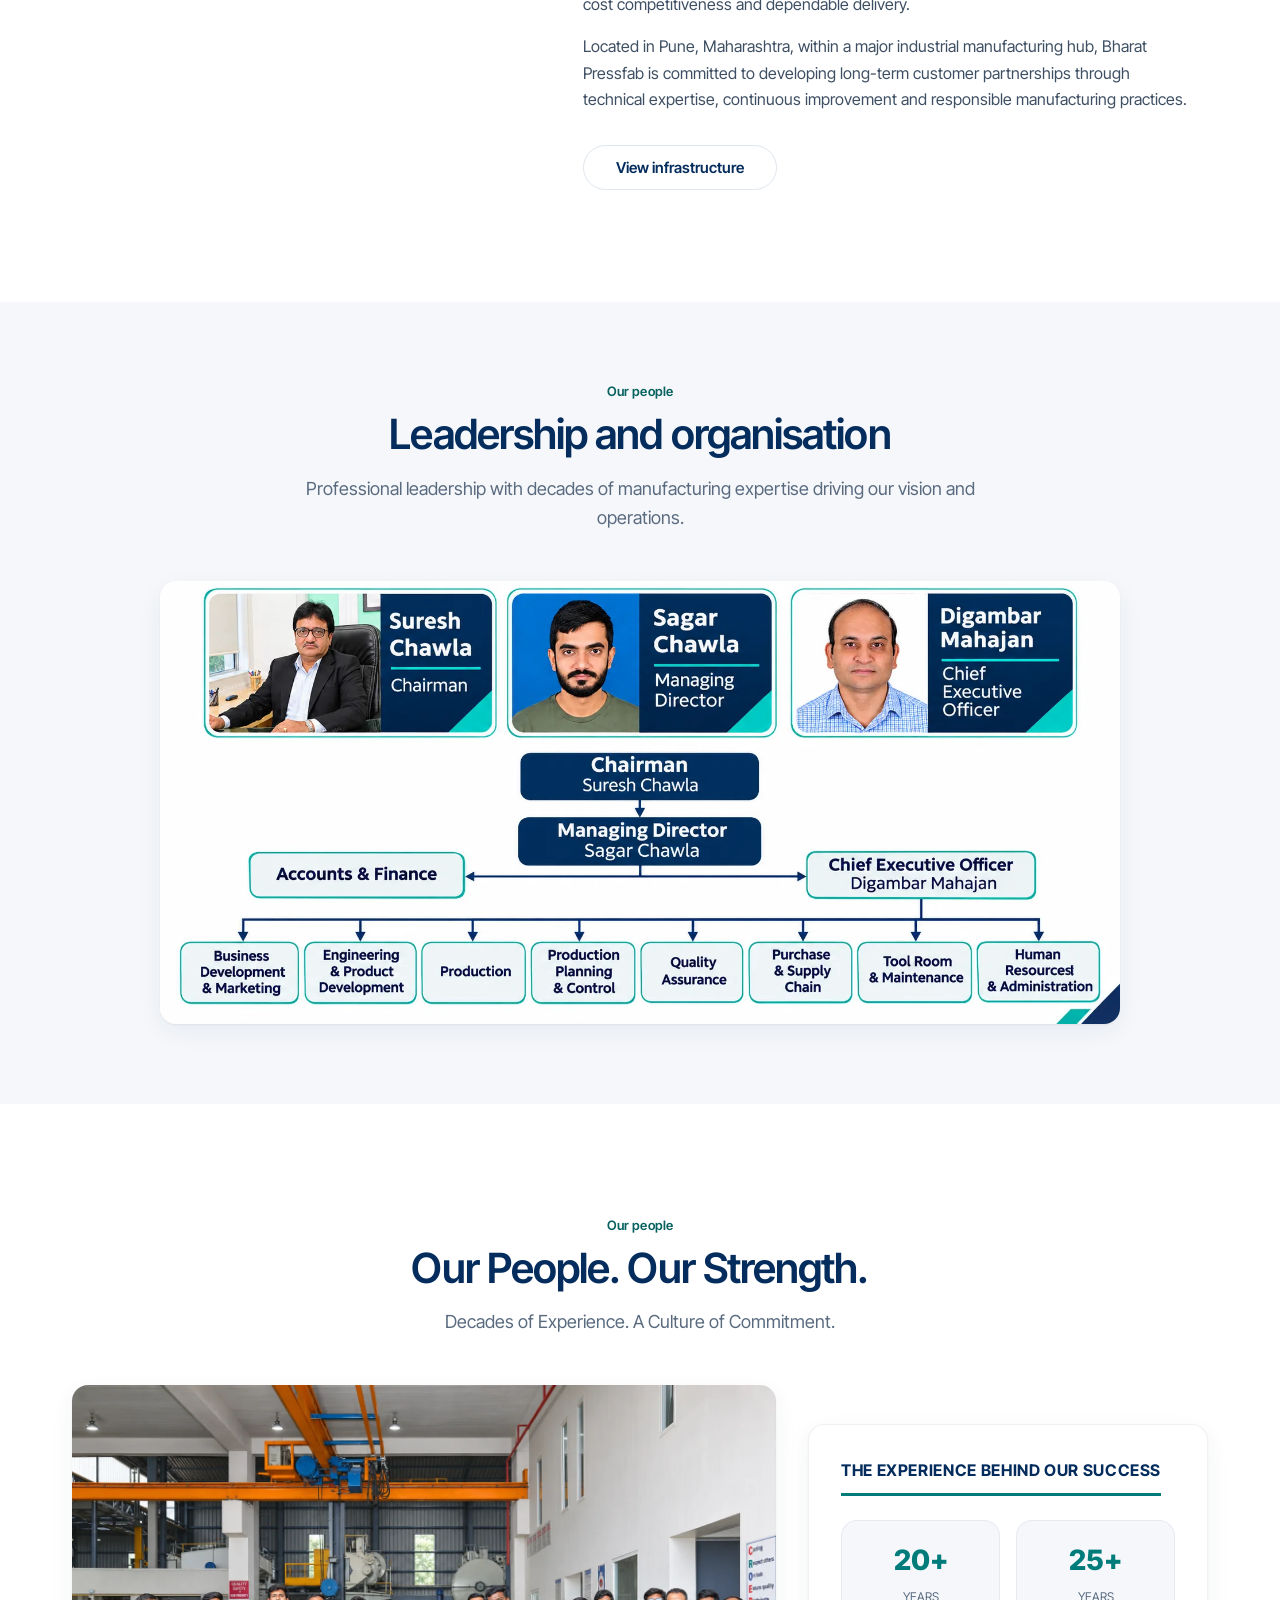
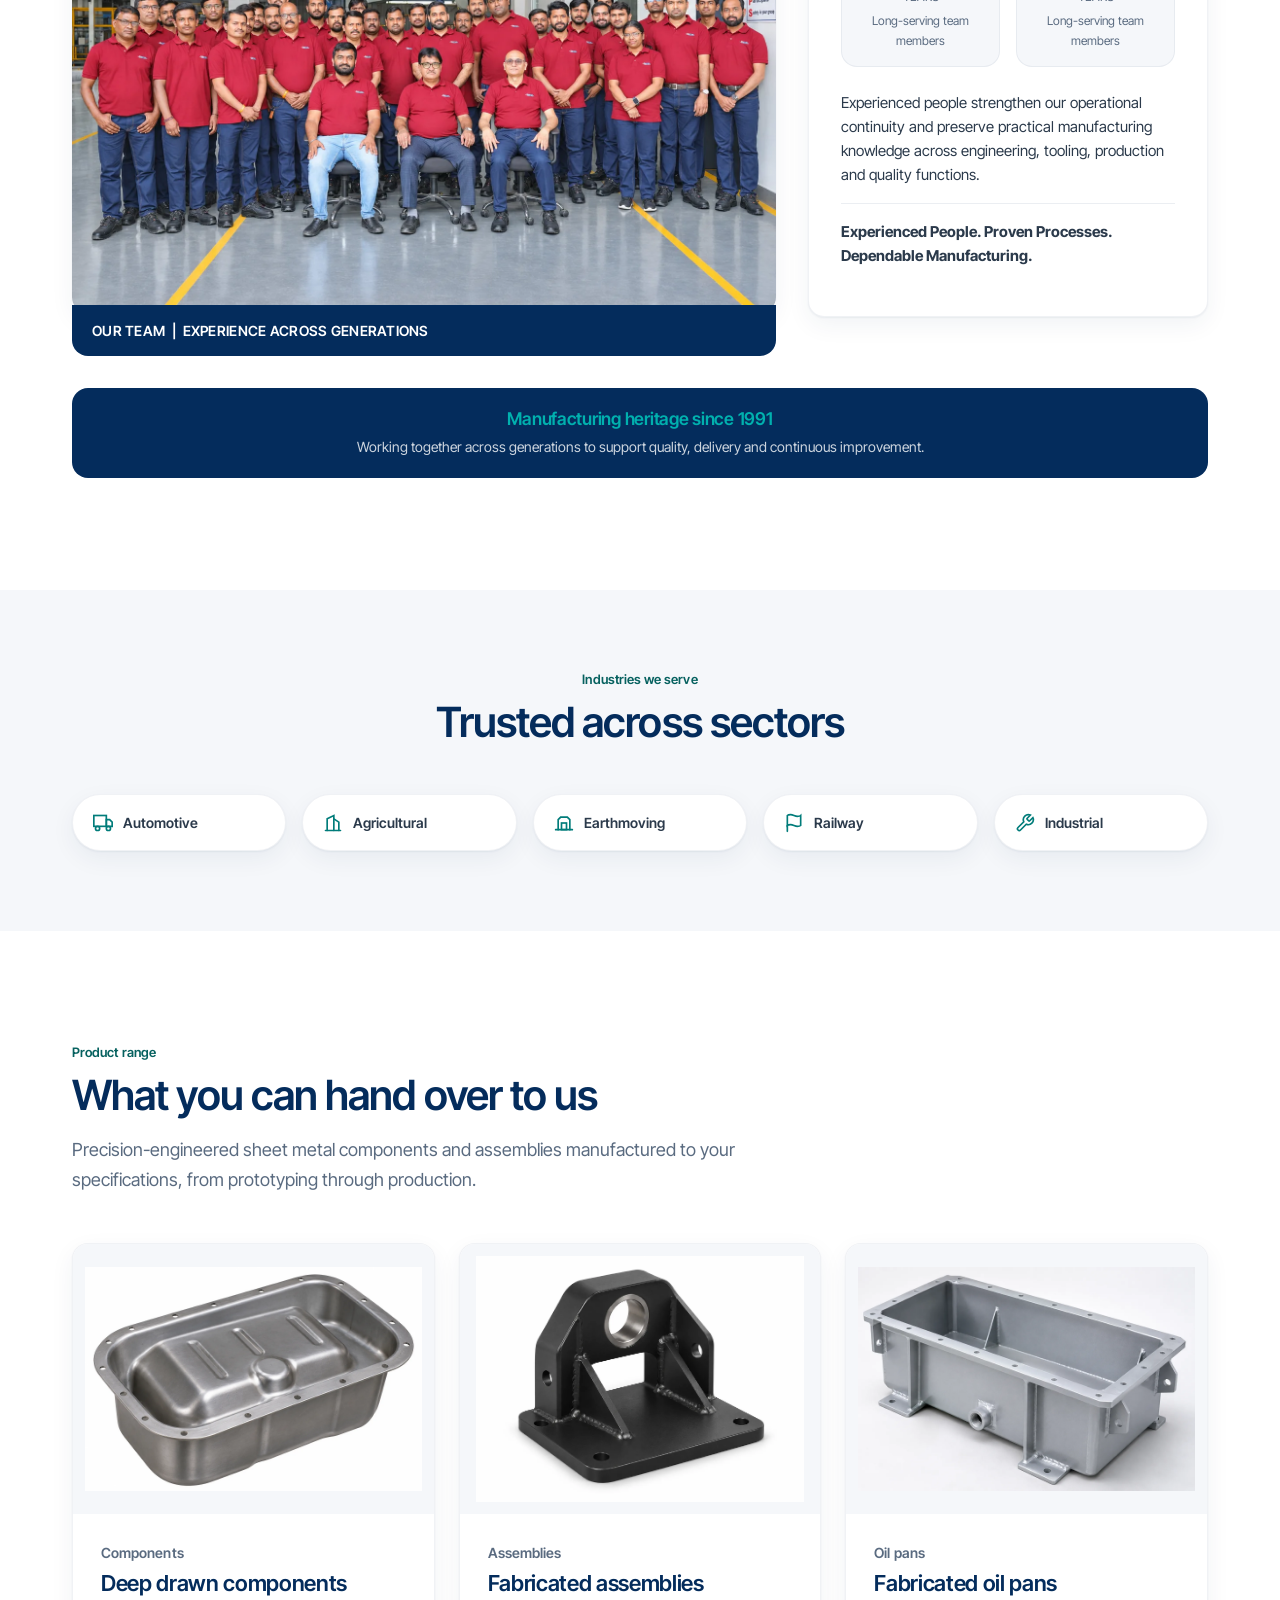
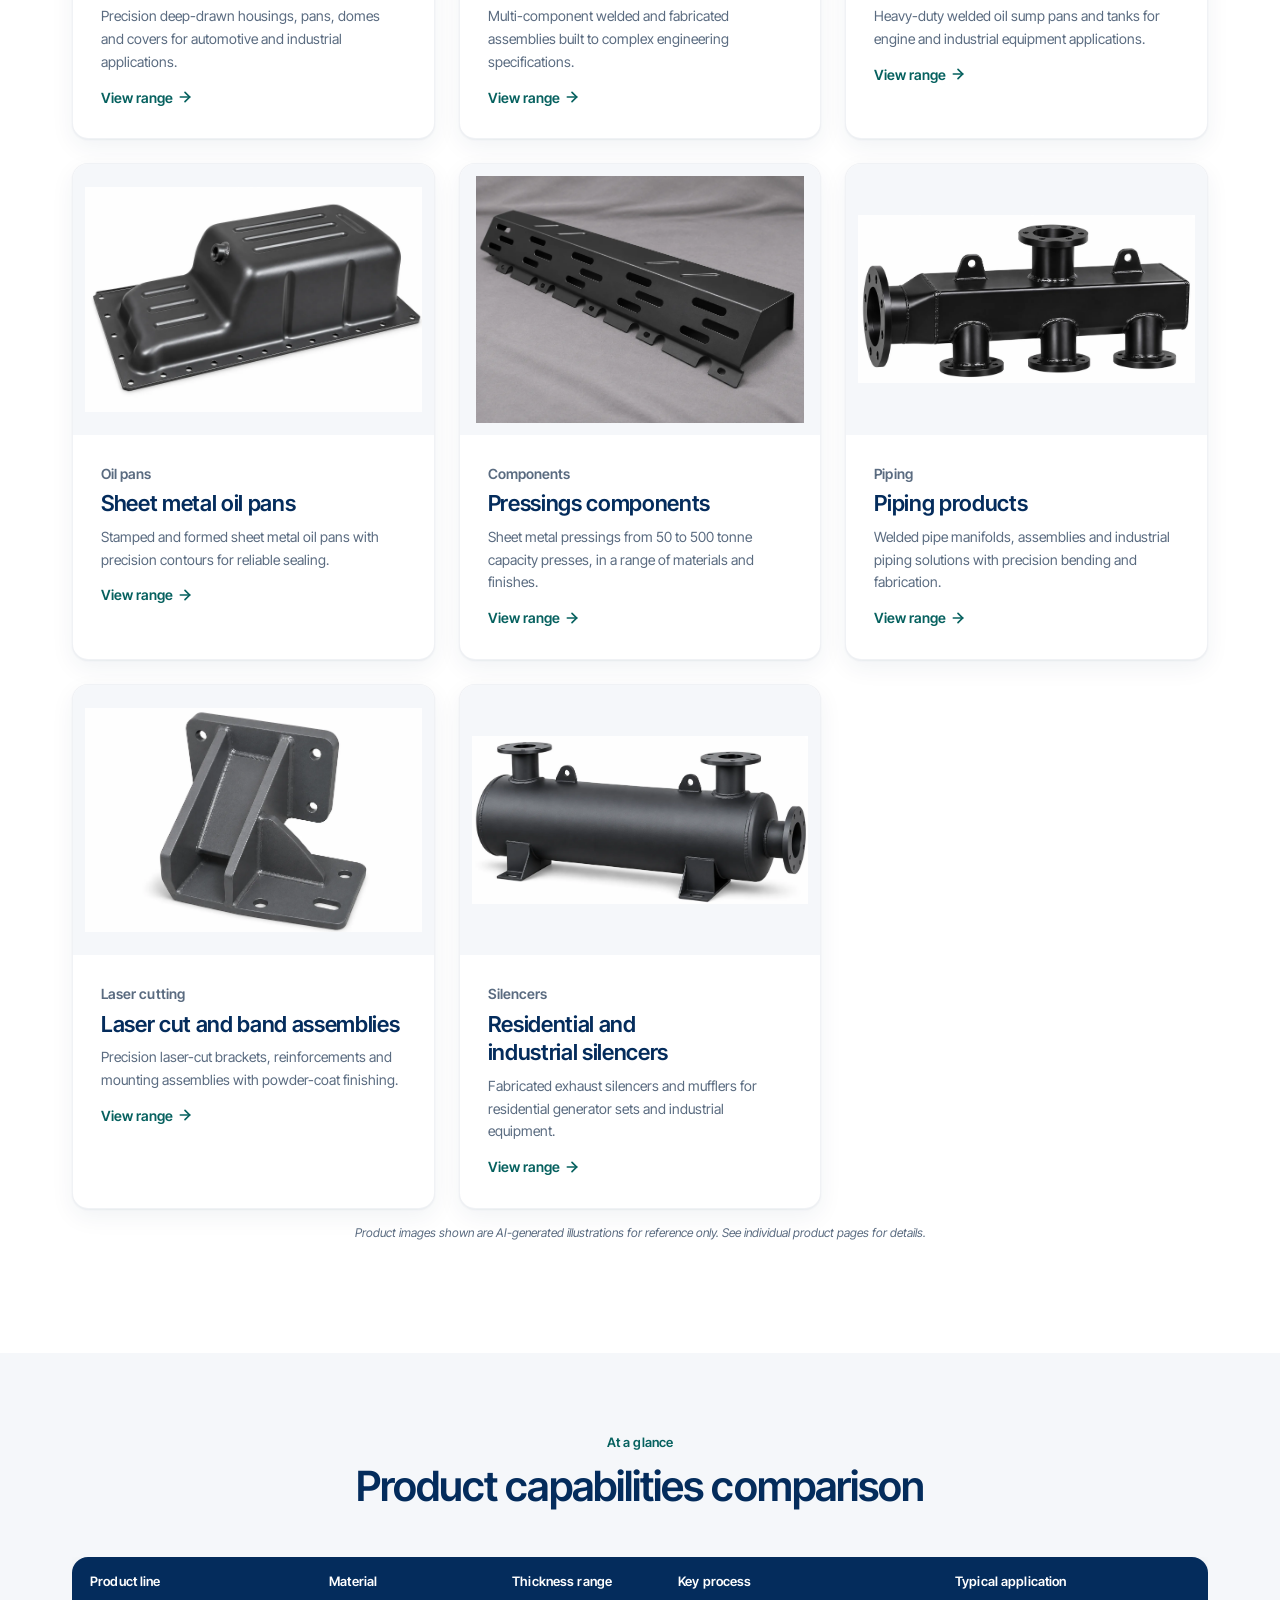
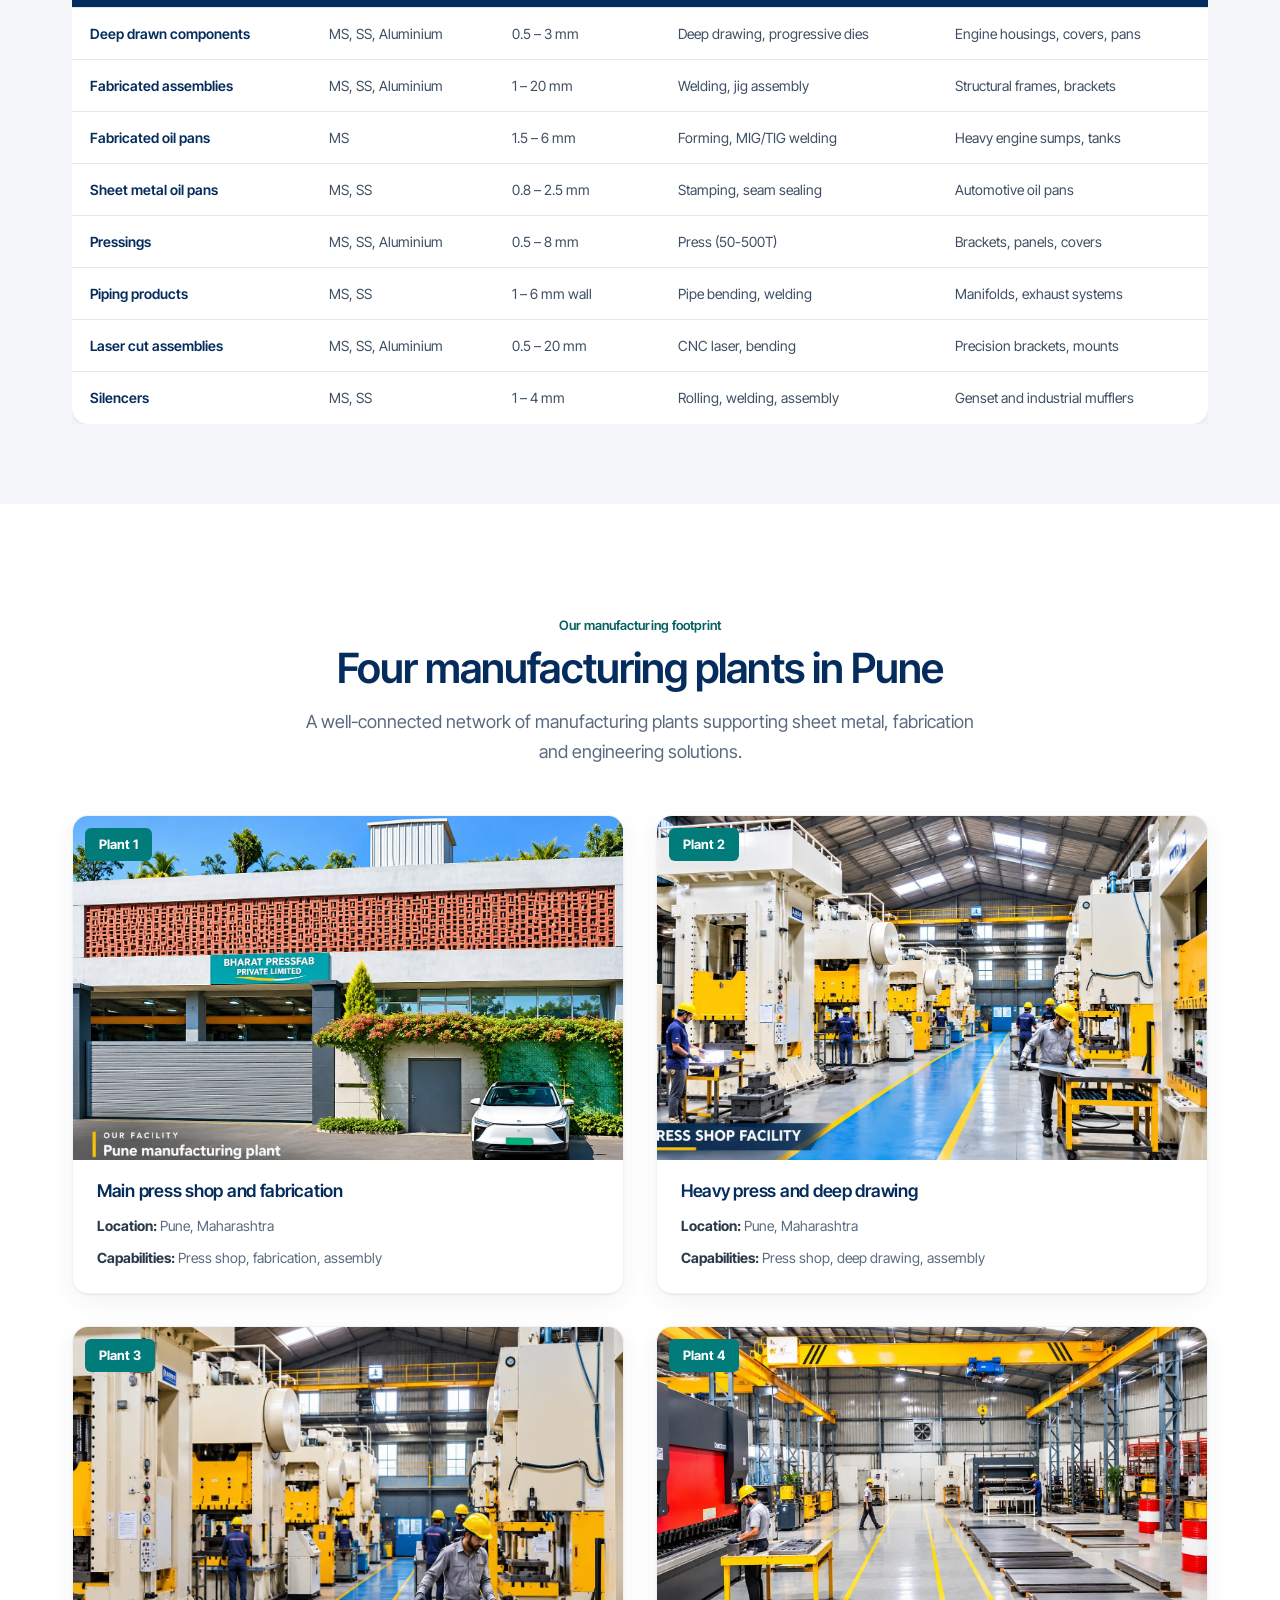
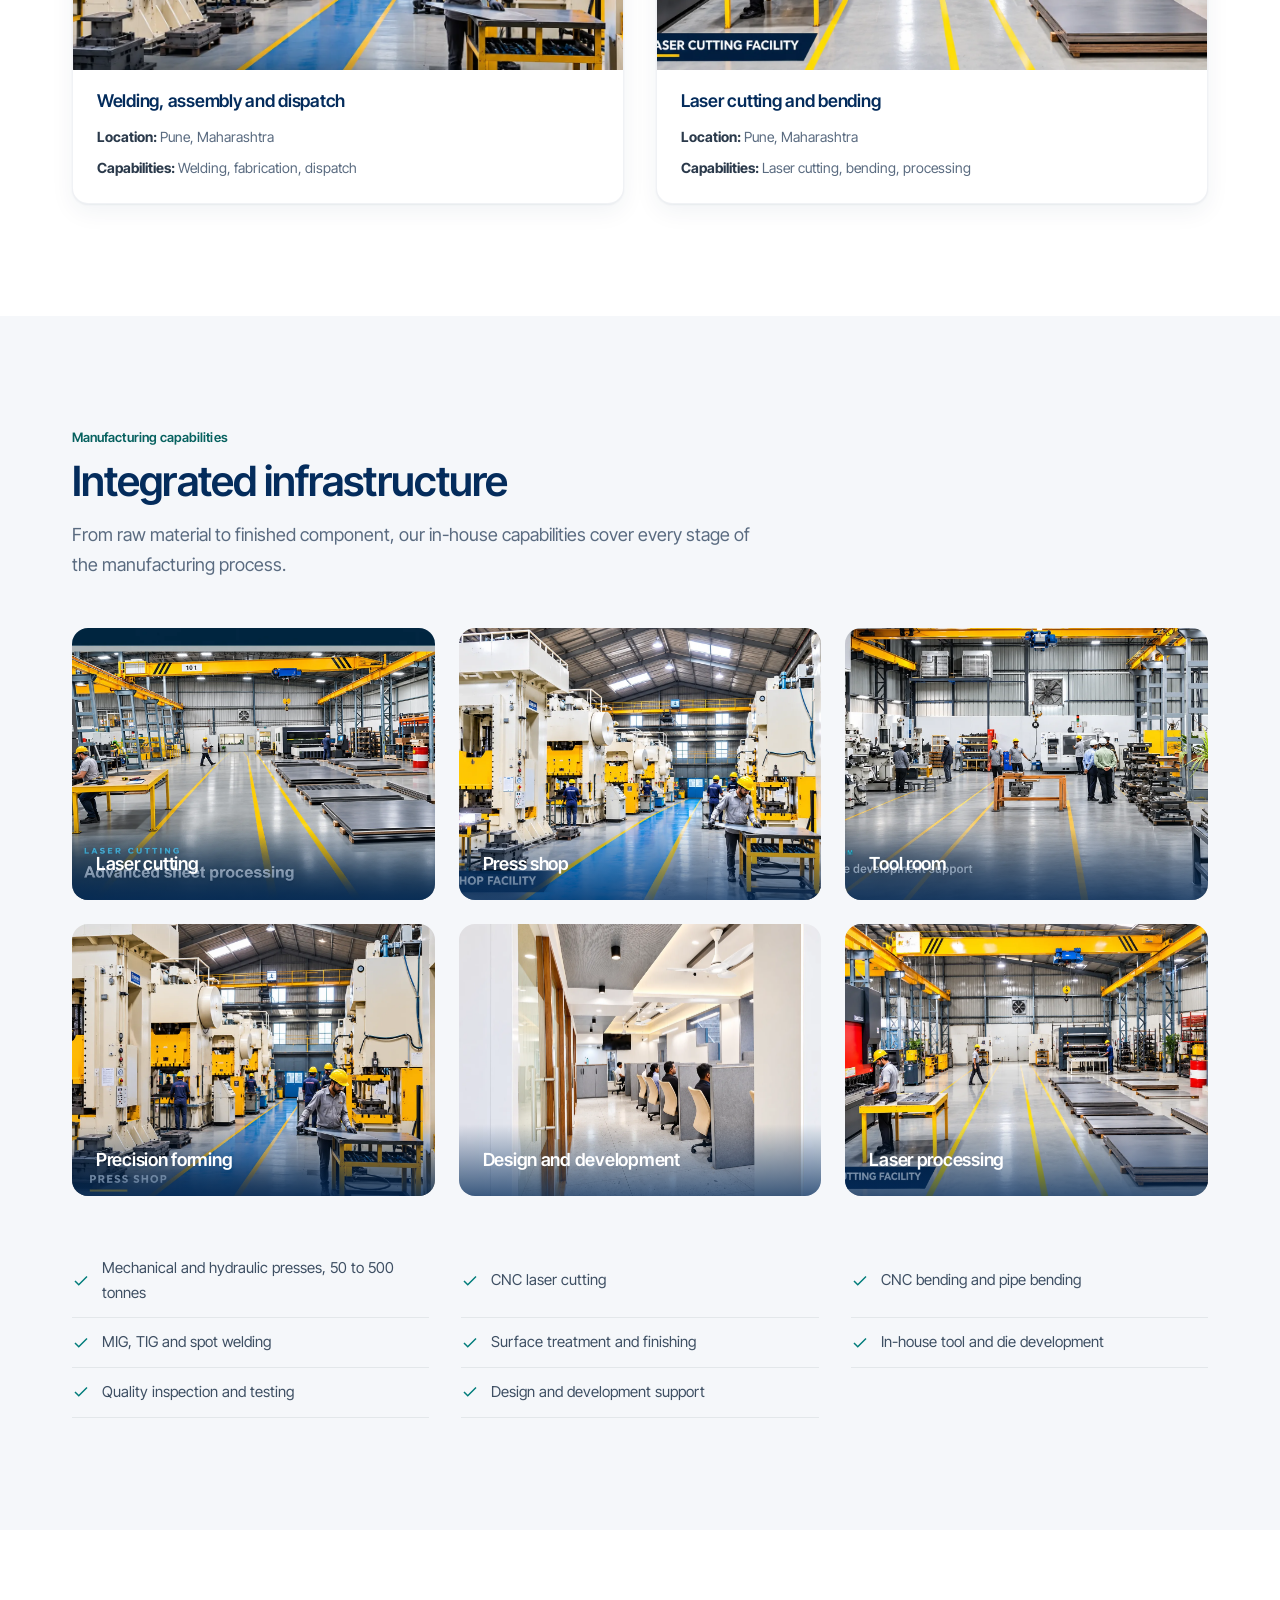
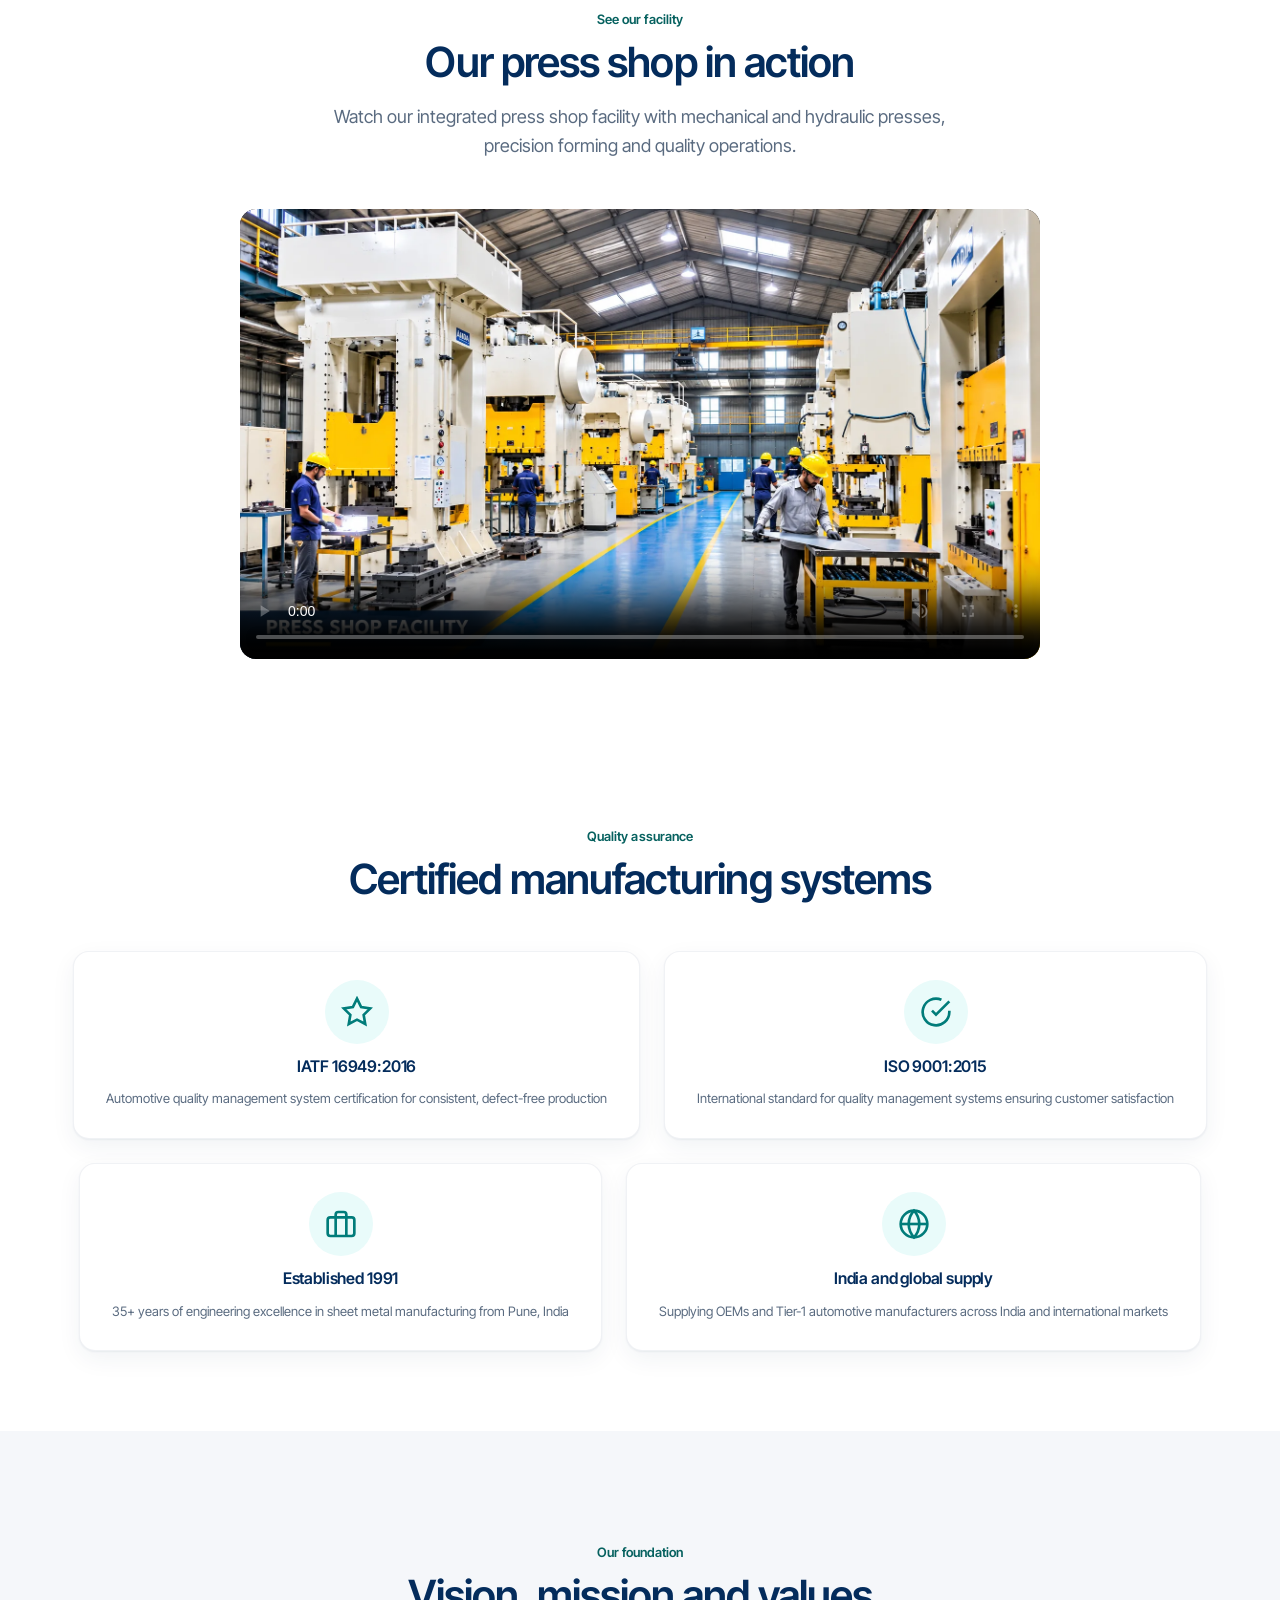
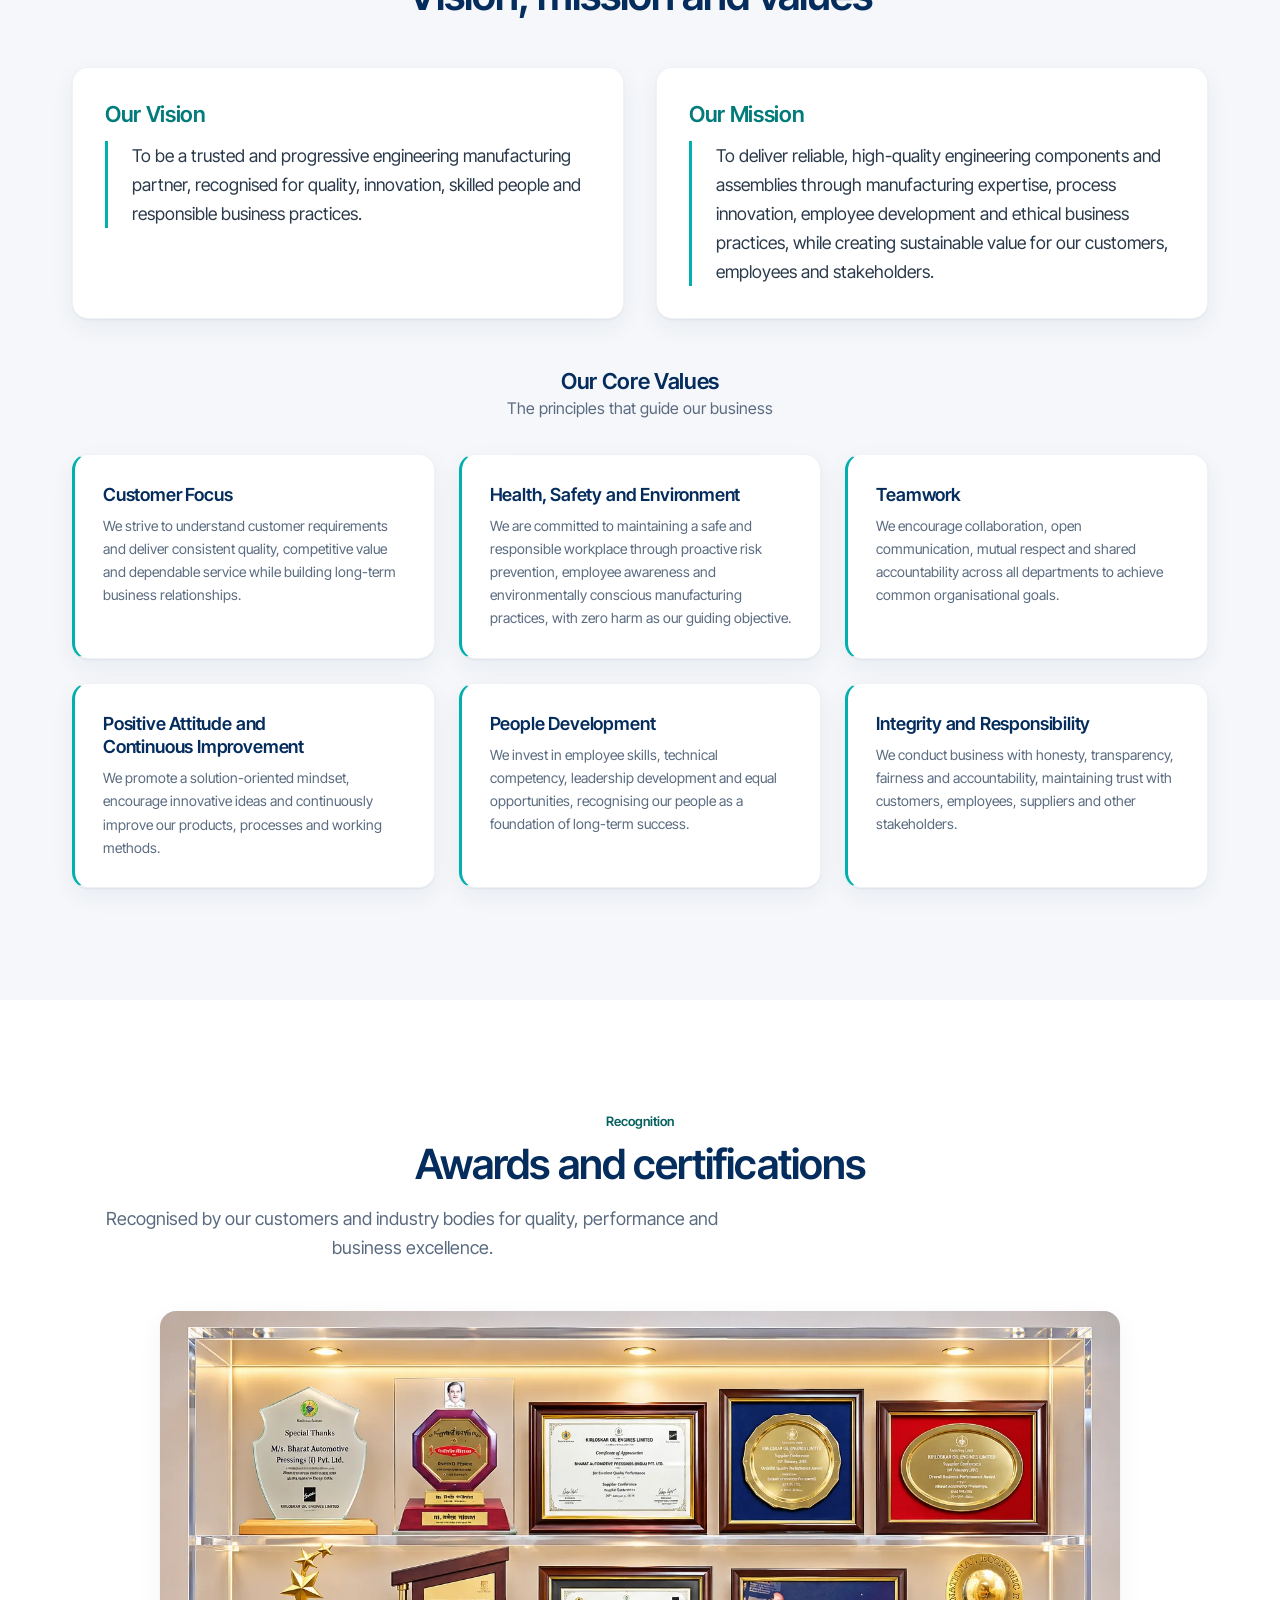
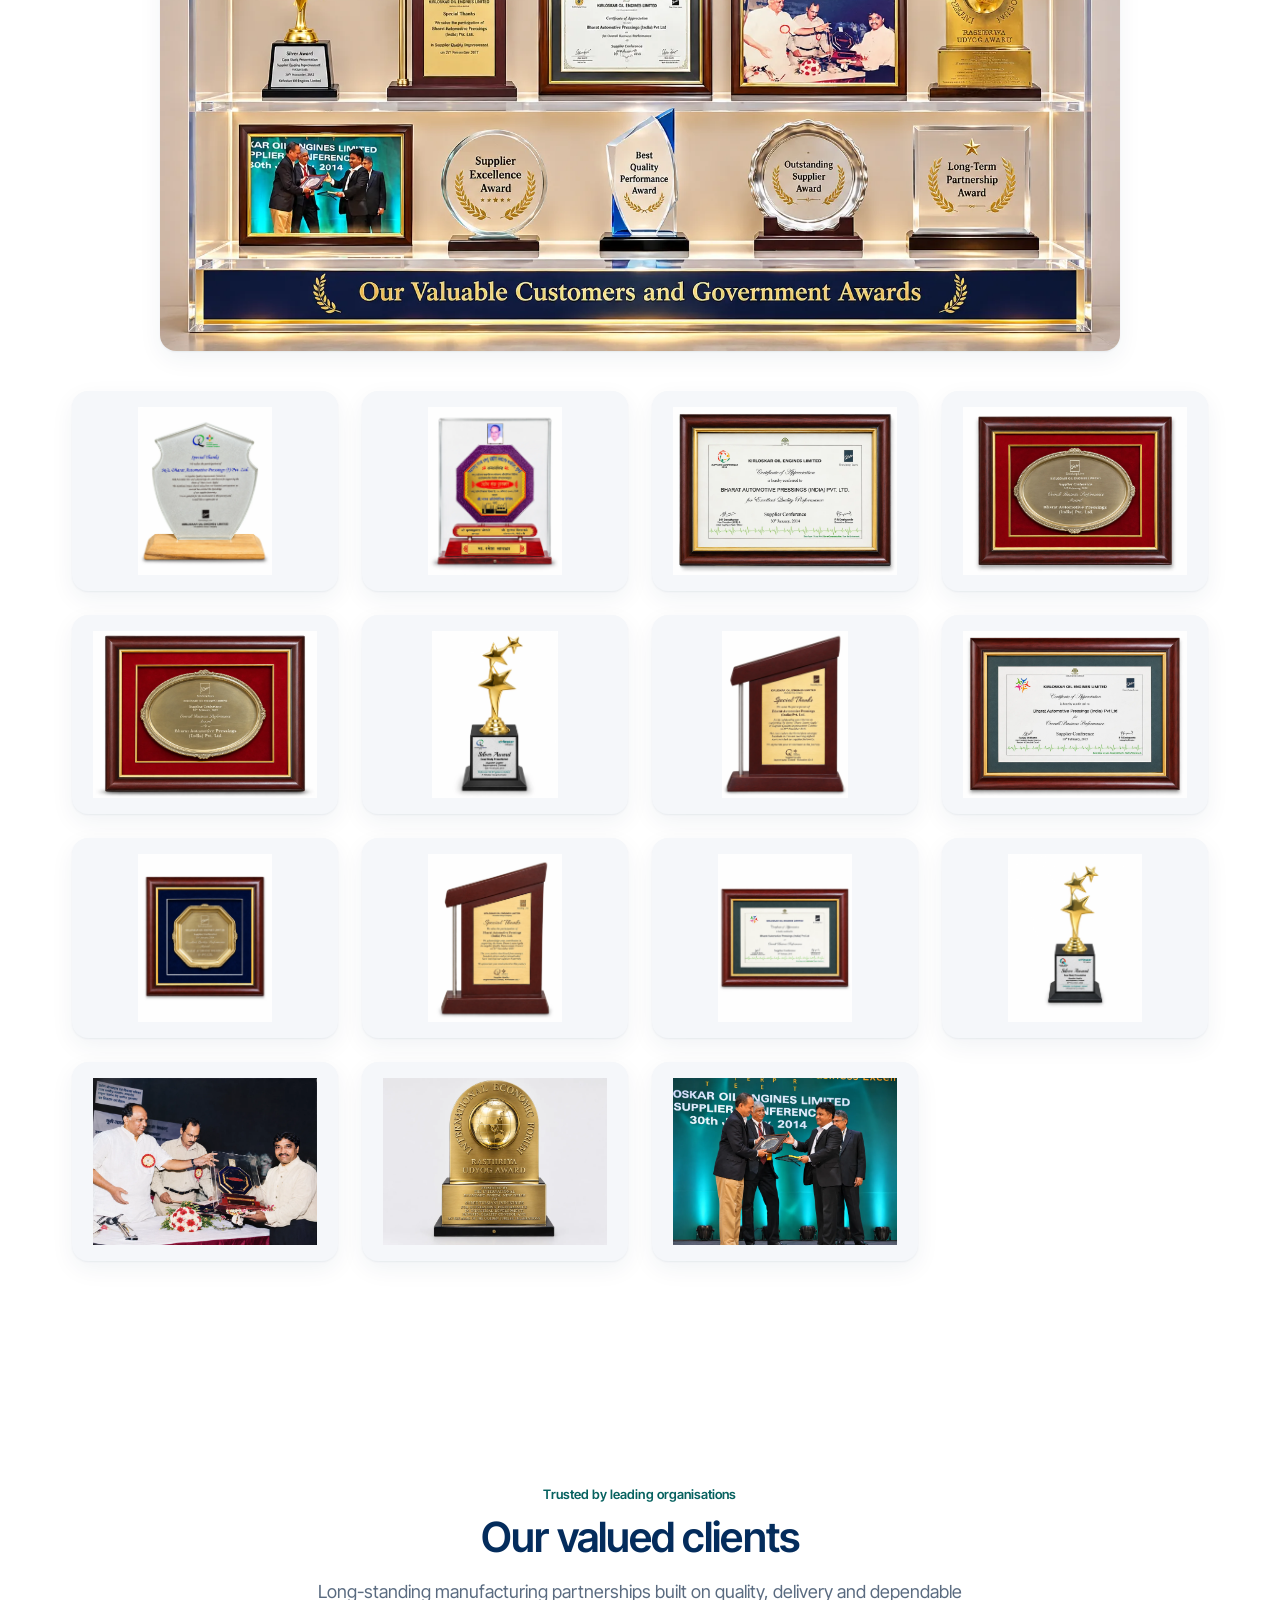
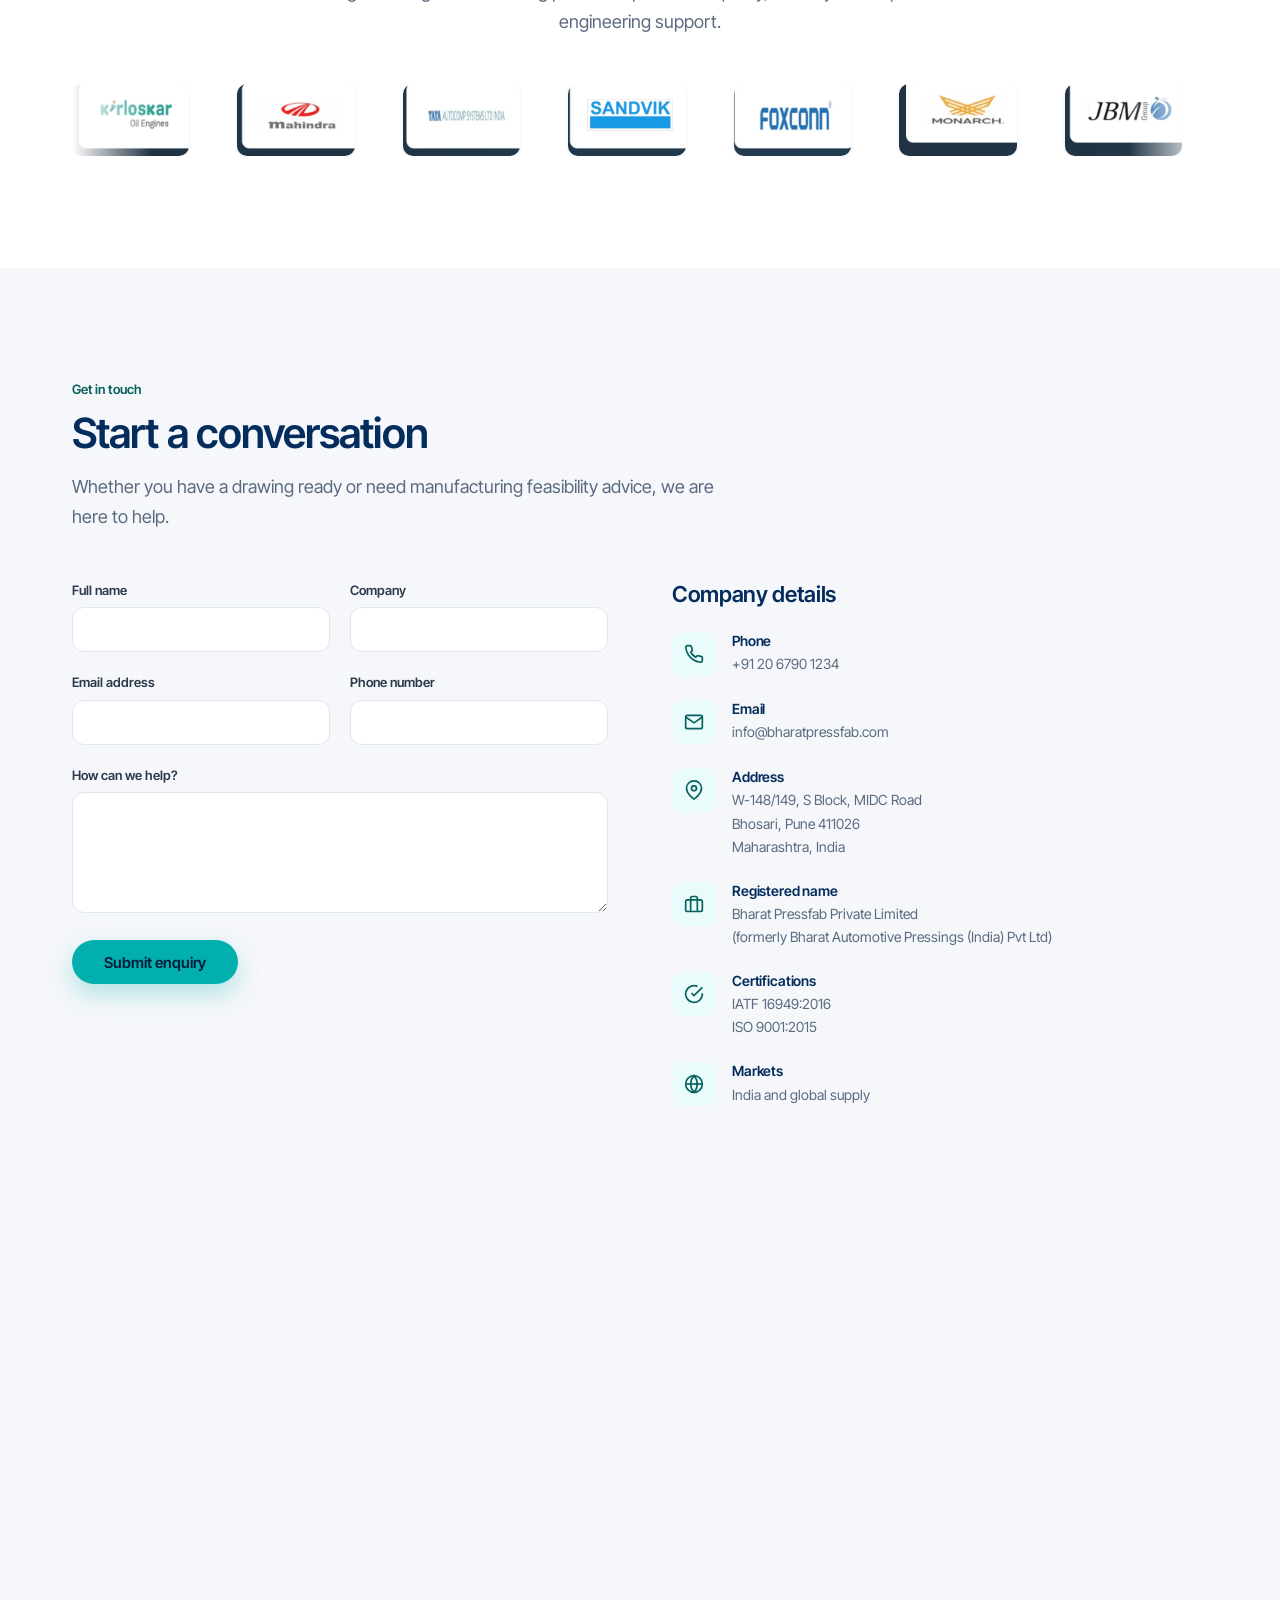
==== commit e9ca3018: "feat: hero video, caching headers, SEO and performance improvements - Replace hero image slider with" ====
--- a/index.html
+++ b/index.html
@@ -11,6 +11,7 @@
   <meta property="og:title" content="Bharat Pressfab | Sheet Metal Solutions Since 1991">
   <meta property="og:description" content="35+ years of engineering excellence in sheet metal components, precision pressings and fabricated assemblies. IATF 16949 and ISO 9001 certified. Pune, India.">
   <meta property="og:image" content="https://bharat-pressfab.netlify.app/images/infrastructure/hero-35-years.webp">
+  <link rel="canonical" href="https://bharat-pressfab.netlify.app/">
   <meta property="og:url" content="https://bharat-pressfab.netlify.app/">
   <meta property="og:type" content="website">
   <meta property="og:site_name" content="Bharat Pressfab">
@@ -201,12 +202,12 @@
           </div>
         </div>
         <div class="fade-in hero-slider-wrap" style="transition-delay:0.15s">
-          <div class="hero-slider" id="heroSlider">
-            <img src="images/infrastructure/hero-35-years.webp" alt="Bharat Pressfab — 35 years of manufacturing excellence" class="hero-image hero-slide active">
-            <img src="images/infrastructure/press-shop.webp" alt="Bharat Pressfab press shop" class="hero-image hero-slide" loading="lazy">
-            <img src="images/infrastructure/laser-cutting.webp" alt="Laser cutting facility" class="hero-image hero-slide" loading="lazy">
-            <img src="images/infrastructure/precision-forming.webp" alt="Precision forming" class="hero-image hero-slide" loading="lazy">
-          </div>
+          <video class="hero-video" autoplay muted loop playsinline poster="images/infrastructure/hero-35-years.webp">
+            <source src="videos/homepage.mp4" type="video/mp4">
+          </video>
+          <noscript>
+            <img src="images/infrastructure/hero-35-years.webp" alt="Bharat Pressfab — 35 years of manufacturing excellence" class="hero-image">
+          </noscript>
         </div>
       </div>
     </div>
@@ -1181,6 +1182,6 @@
     <span class="lang-label" id="langLabel">HI</span>
   </button>
 
-  <script src="js/main.js"></script>
+  <script src="js/main.js" defer></script>
 </body>
 </html>
--- a/css/style.css
+++ b/css/style.css
@@ -863,6 +863,11 @@
 }
 .hero-slide:first-child { position: relative; }
 .hero-slide.active { opacity: 1; z-index: 1; }
+.hero-video {
+  width: 100%; border-radius: var(--radius-image);
+  box-shadow: var(--card-shadow); display: block;
+  object-fit: cover; aspect-ratio: 16/9;
+}
 
 /* Dark mode toggle button */
 .dark-mode-toggle {
--- a/css/style.css
+++ b/css/style.css
@@ -863,6 +863,11 @@
 }
 .hero-slide:first-child { position: relative; }
 .hero-slide.active { opacity: 1; z-index: 1; }
+.hero-video {
+  width: 100%; border-radius: var(--radius-image);
+  box-shadow: var(--card-shadow); display: block;
+  object-fit: cover; aspect-ratio: 16/9;
+}
 
 /* Dark mode toggle button */
 .dark-mode-toggle {
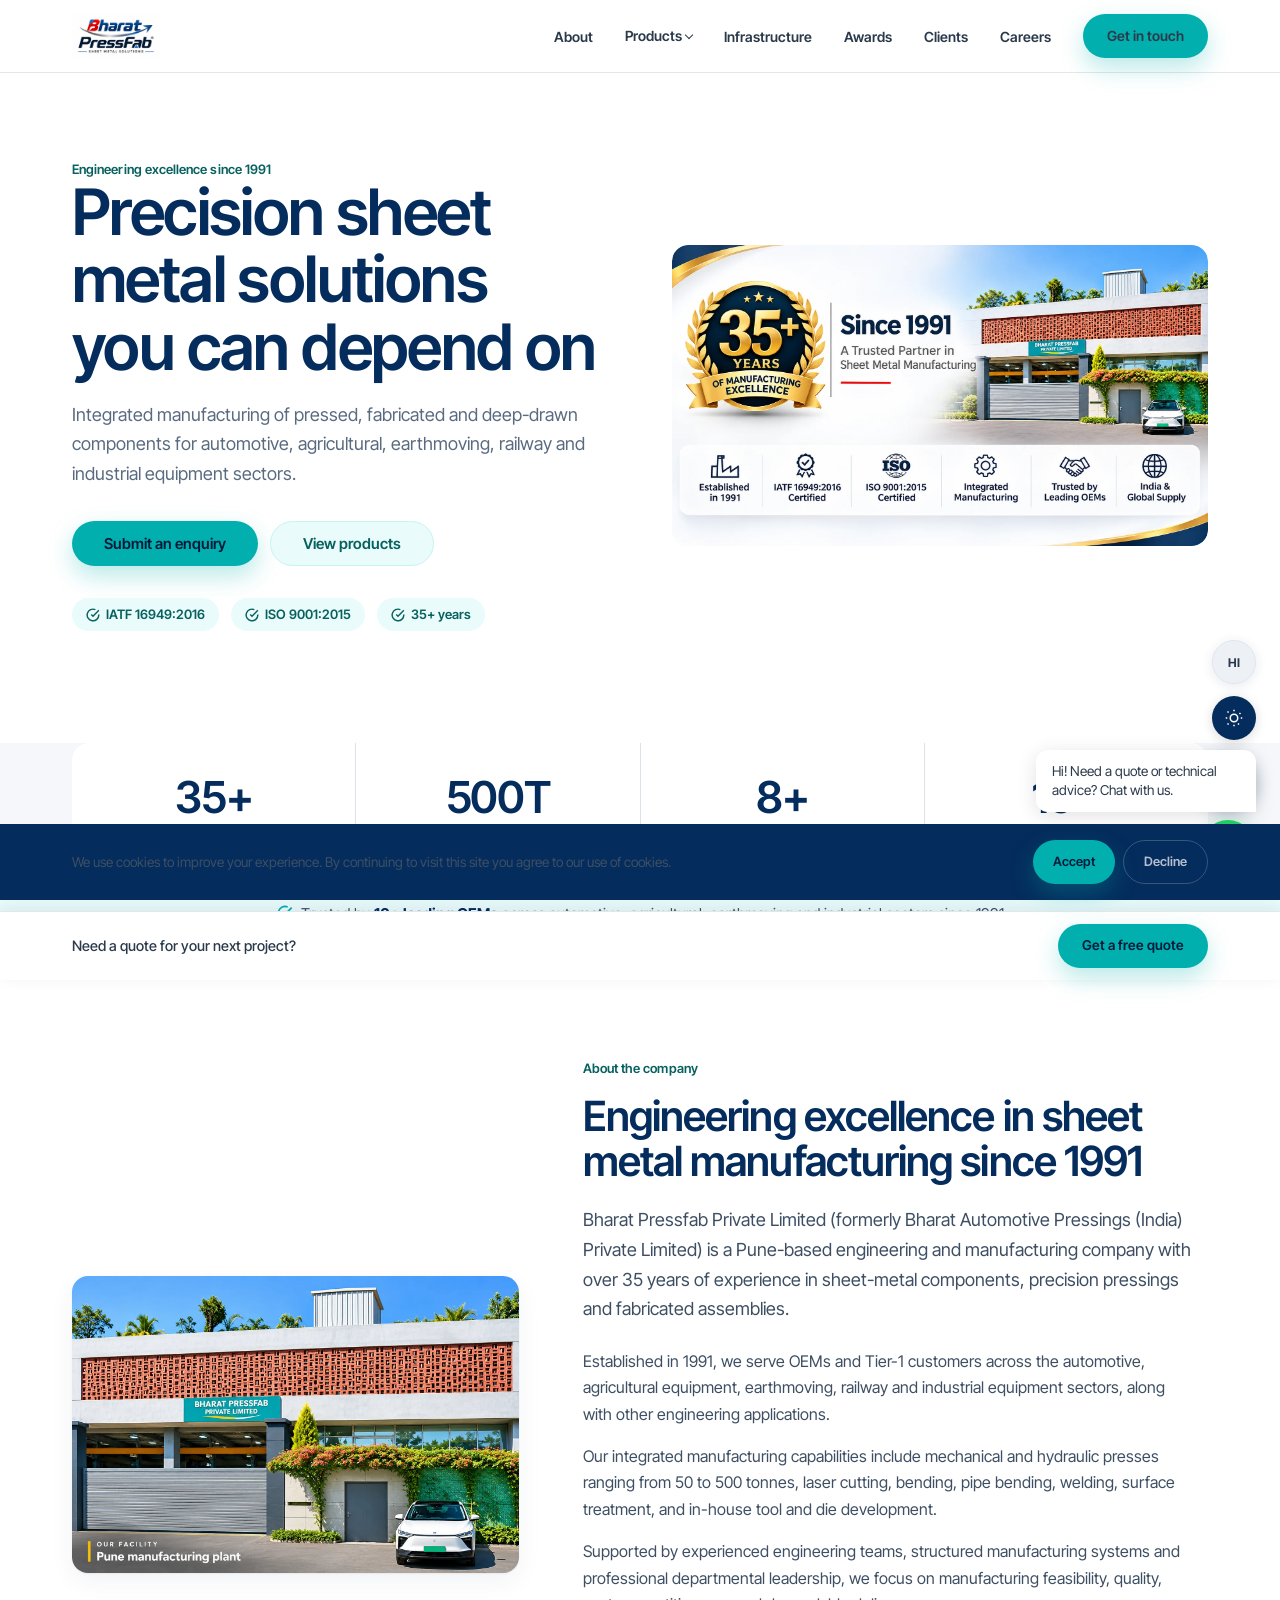
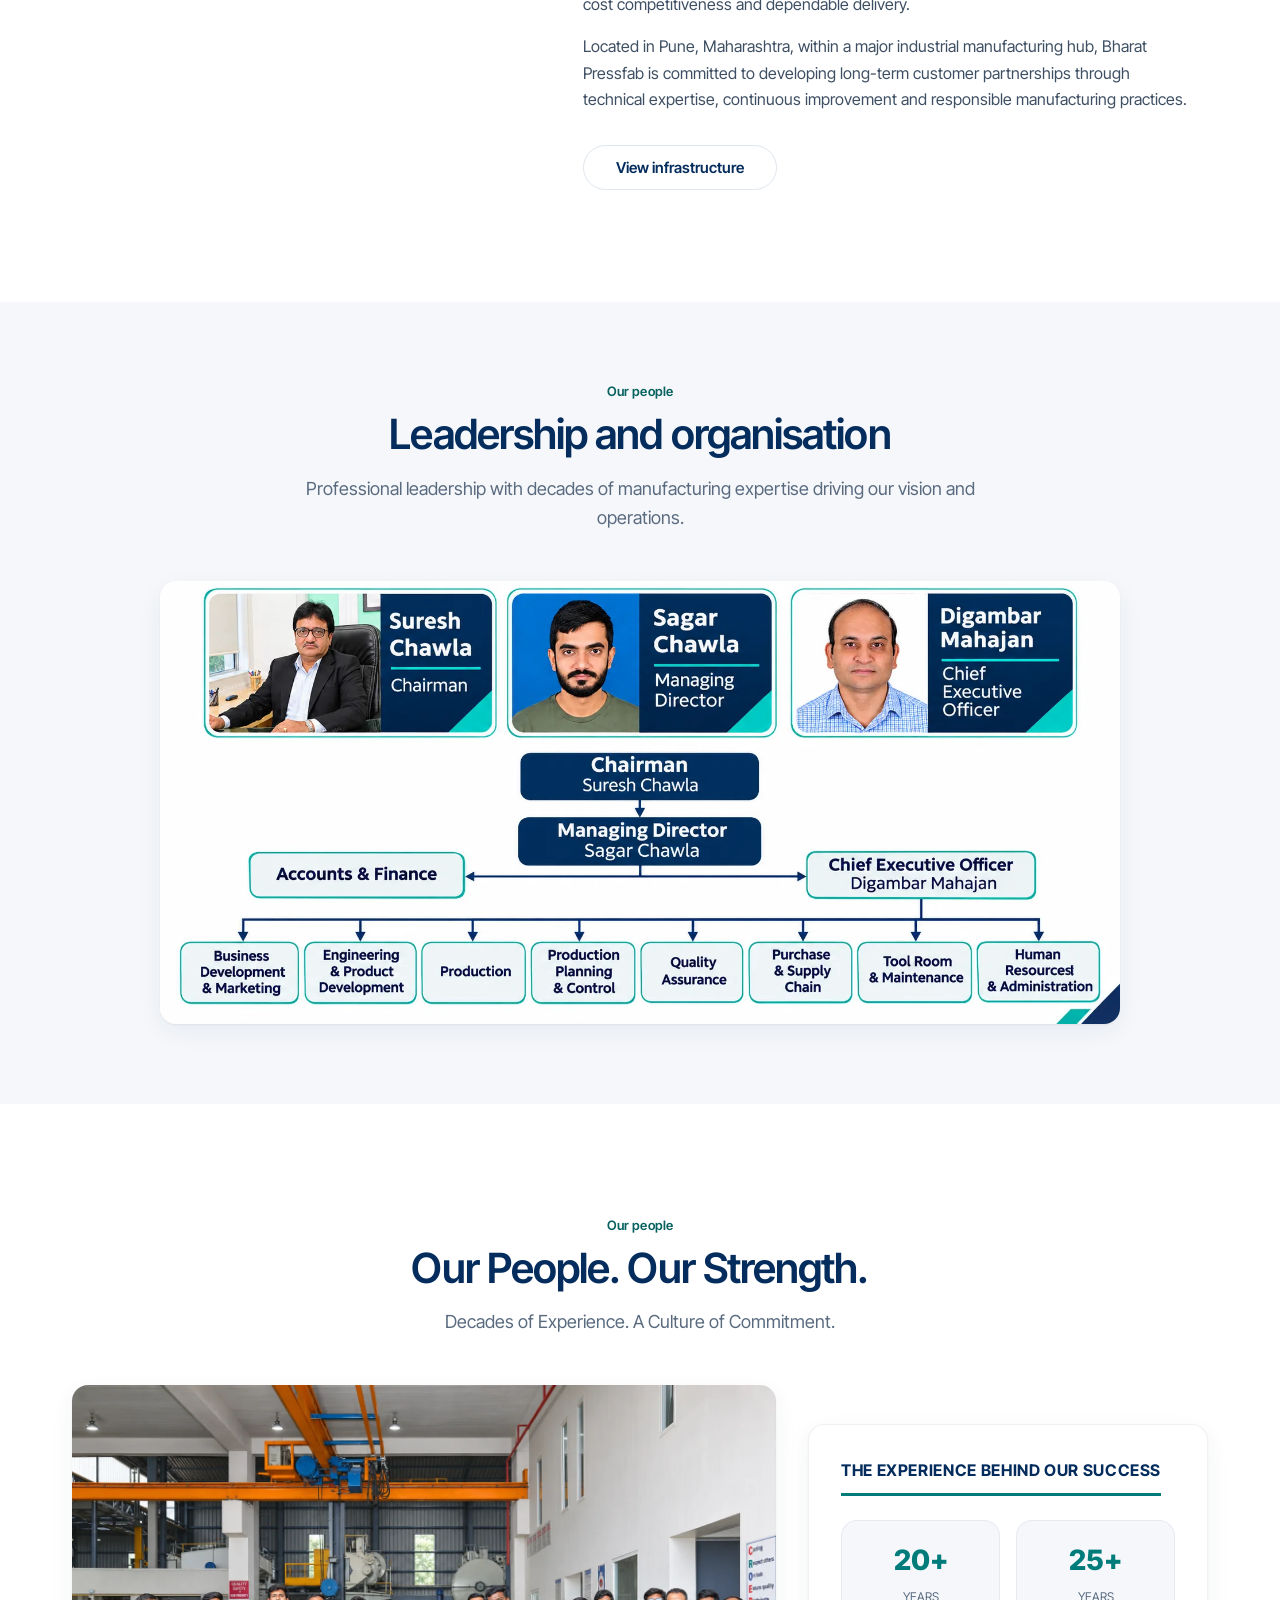
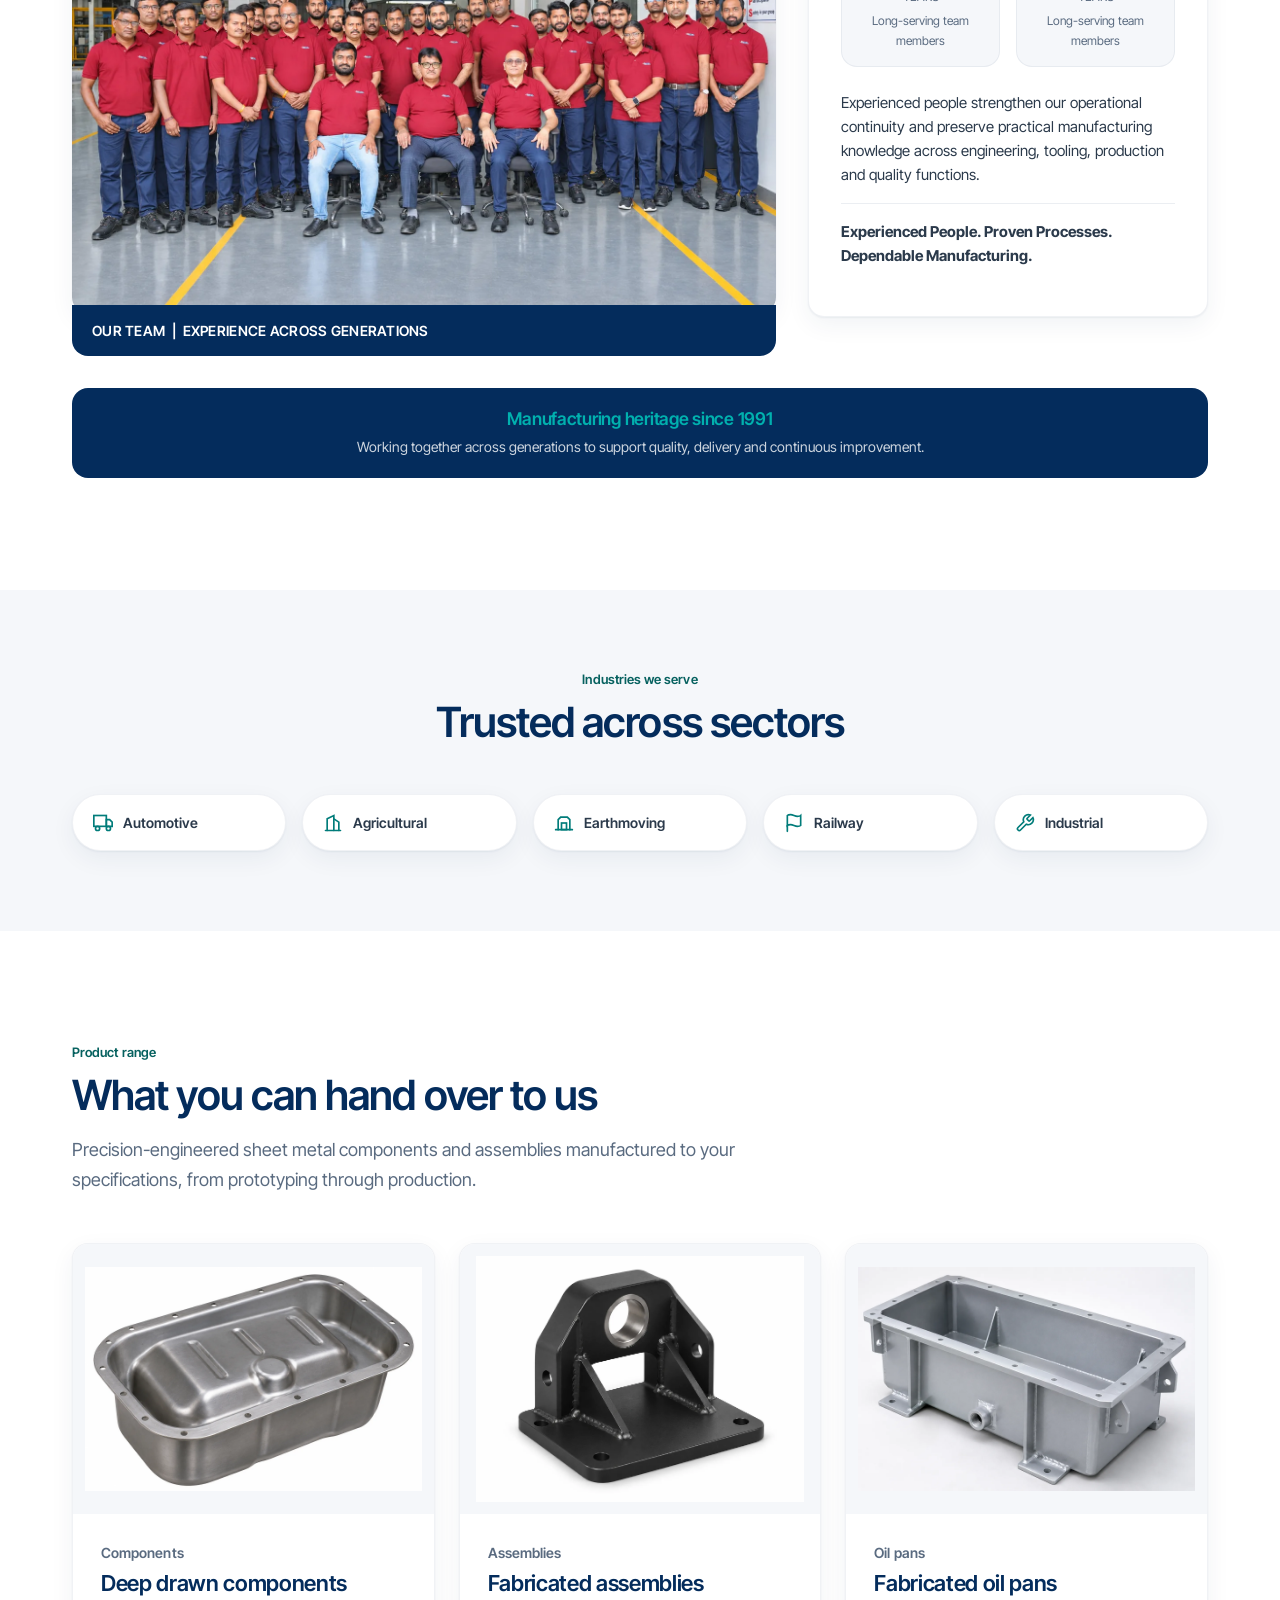
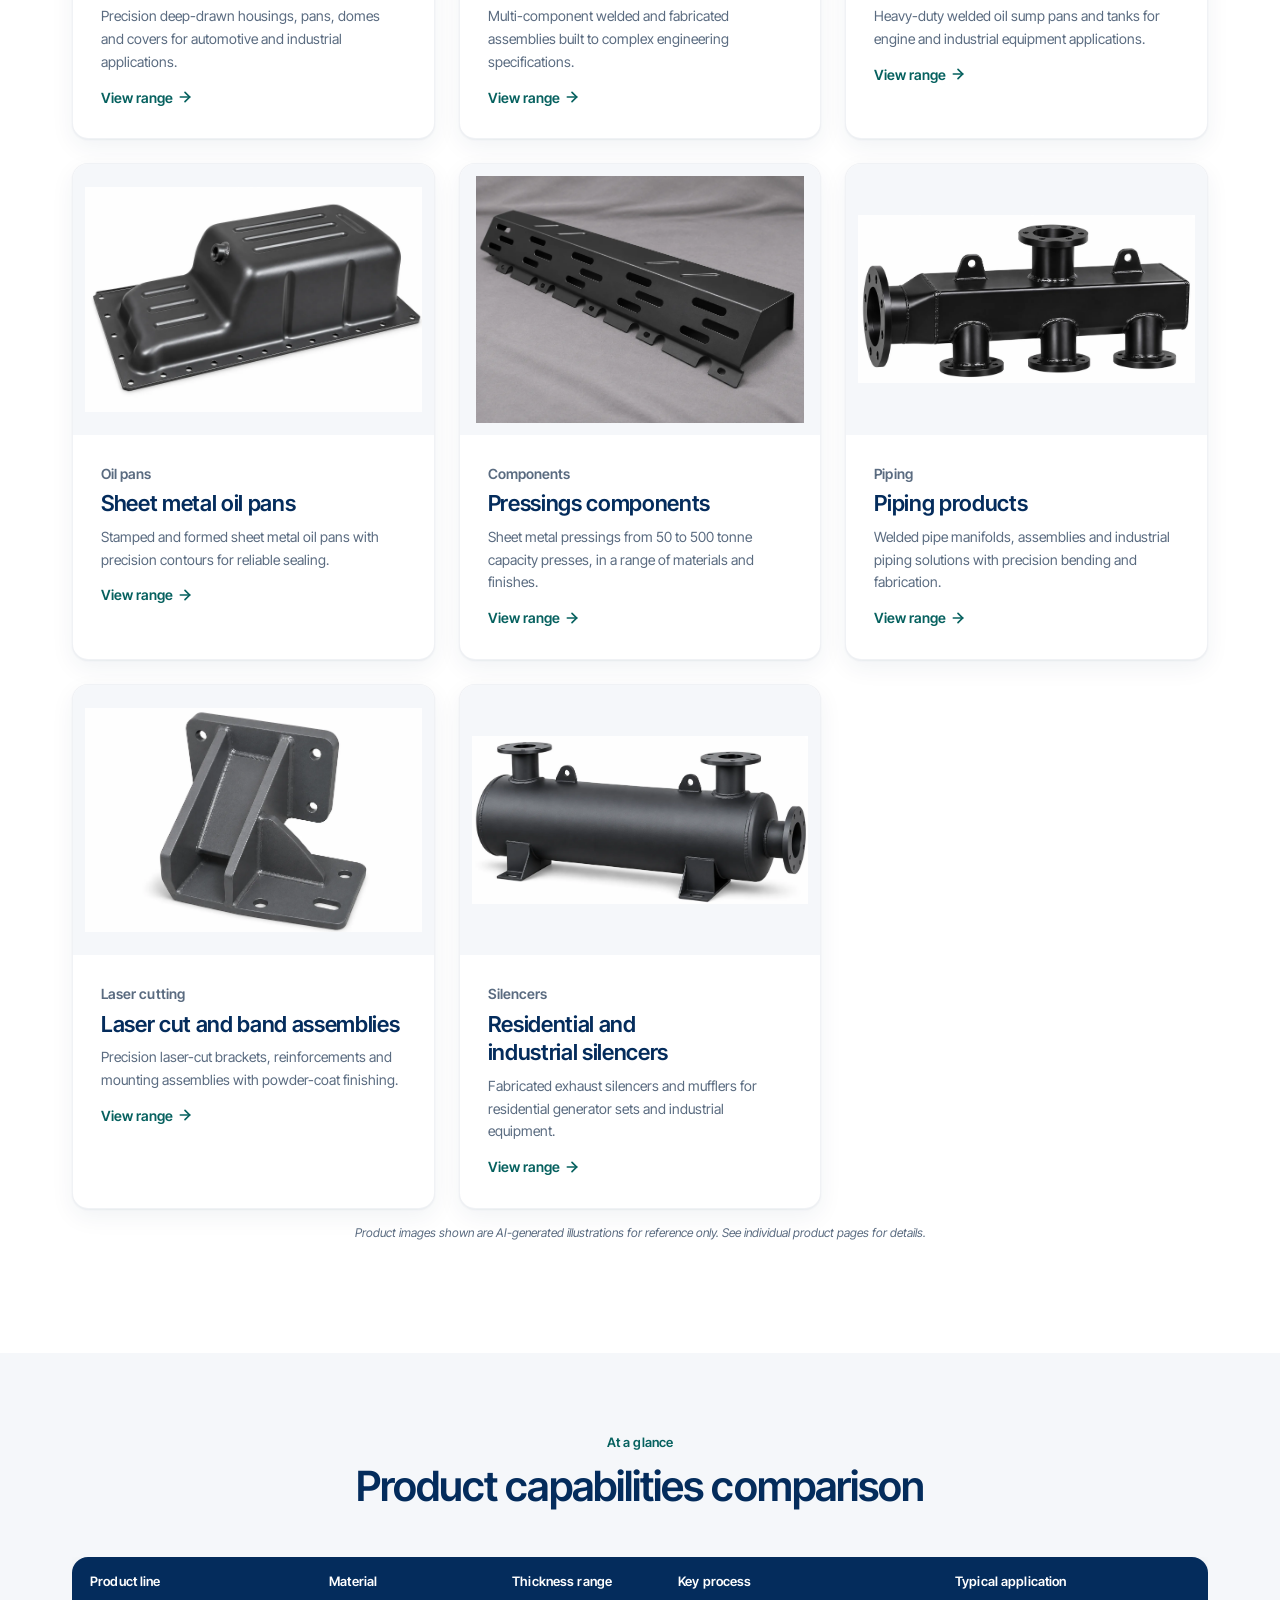
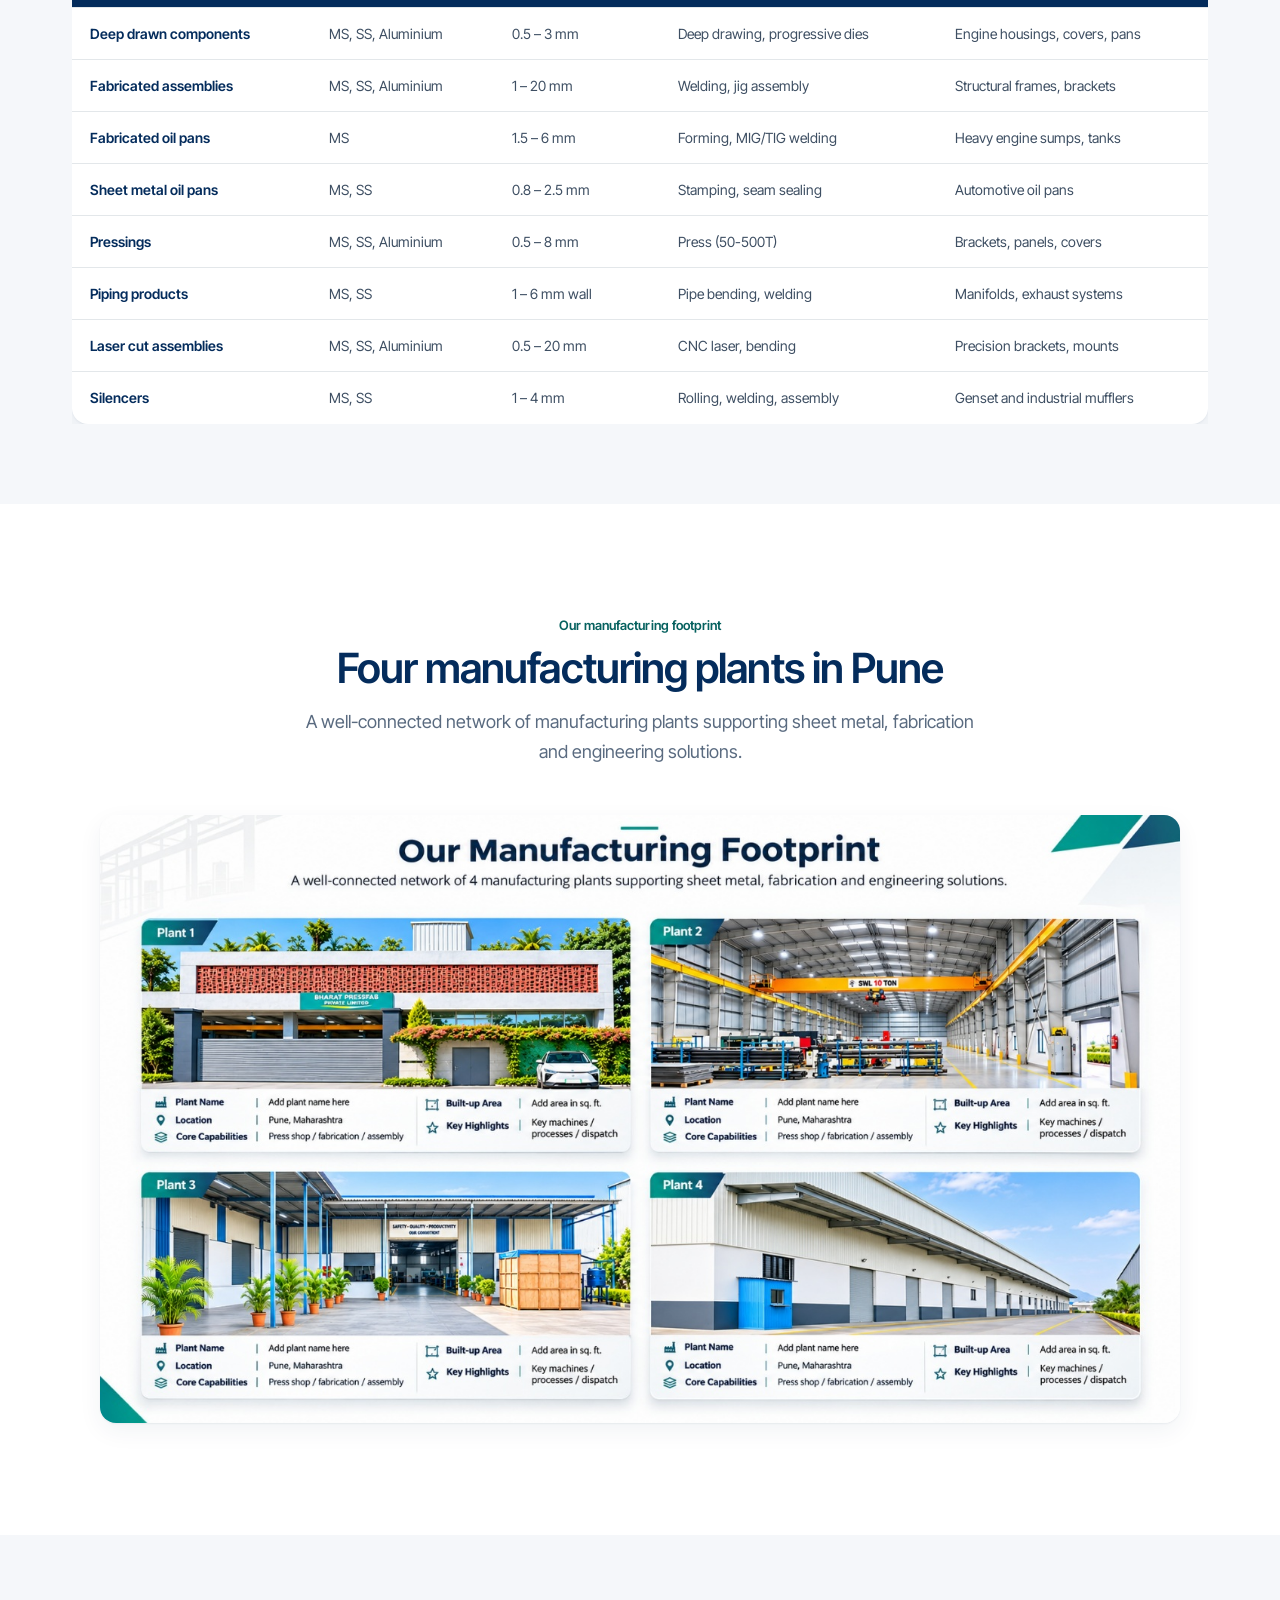
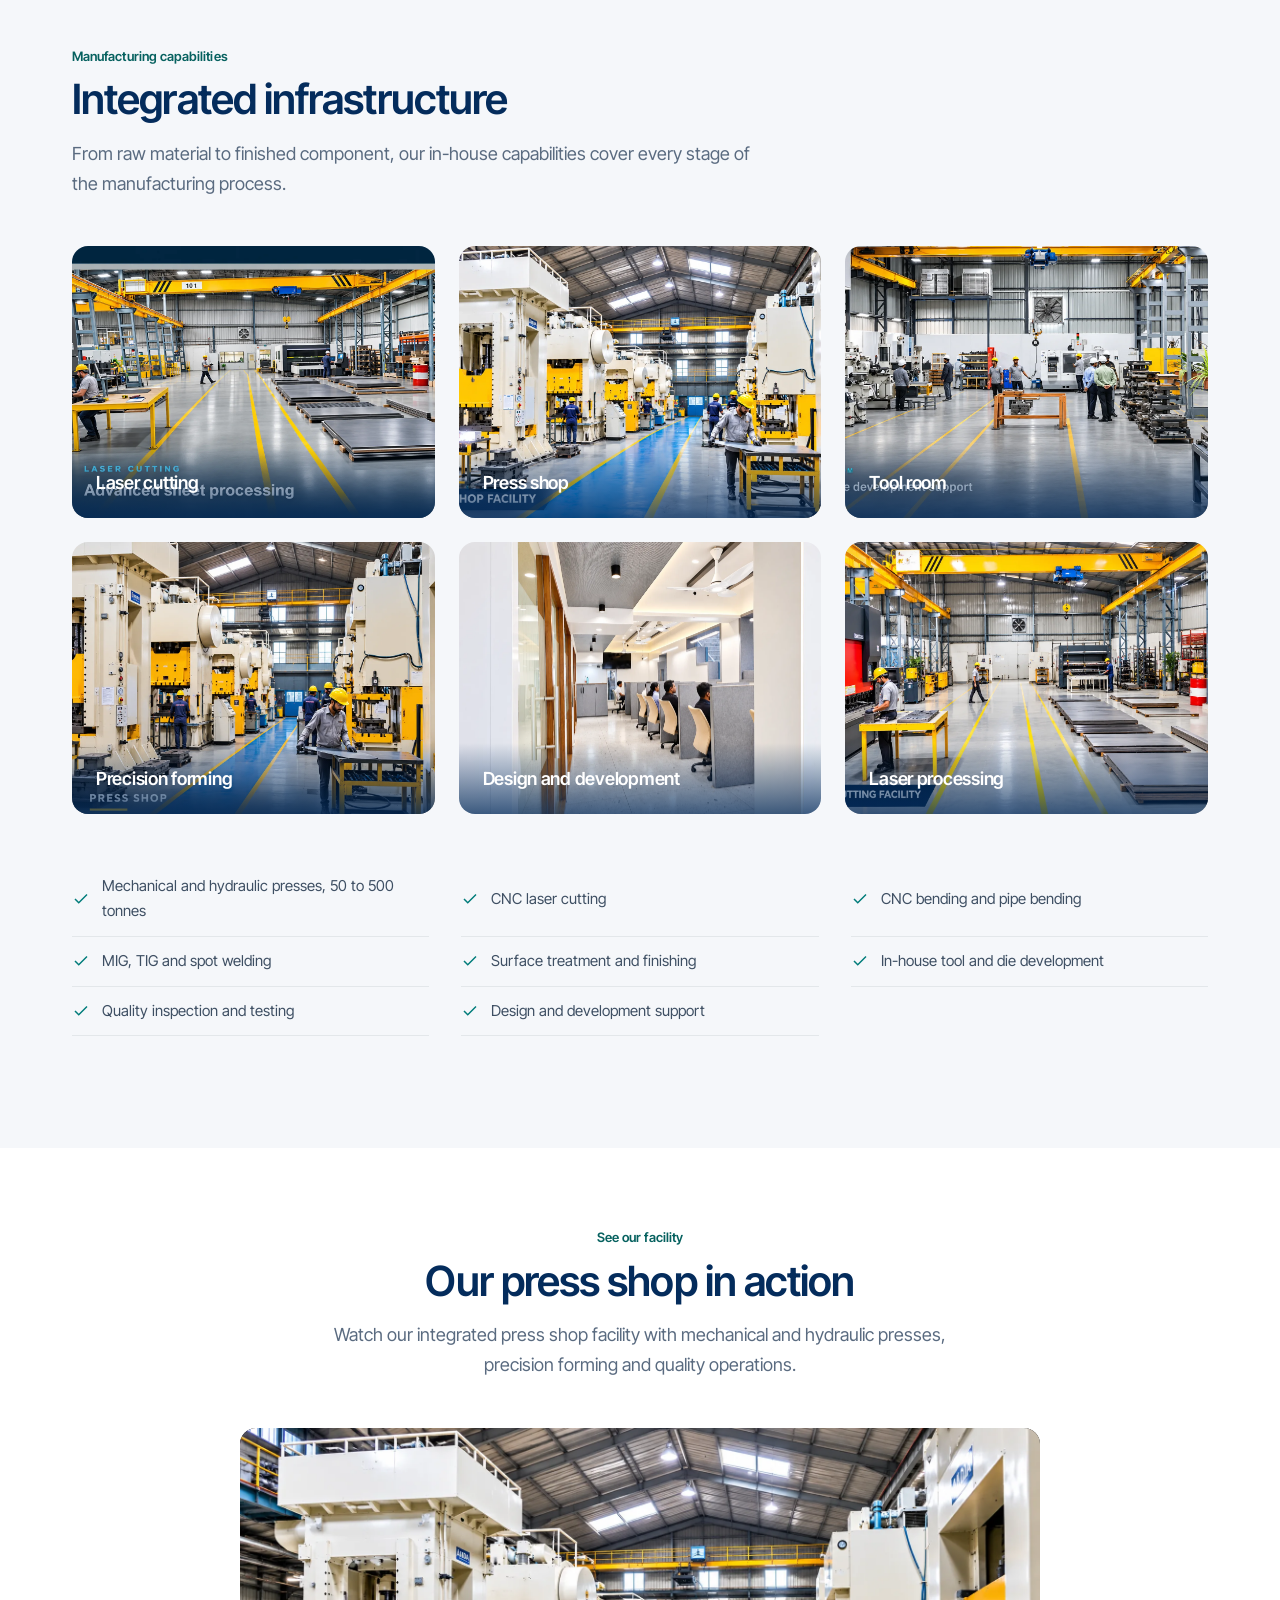
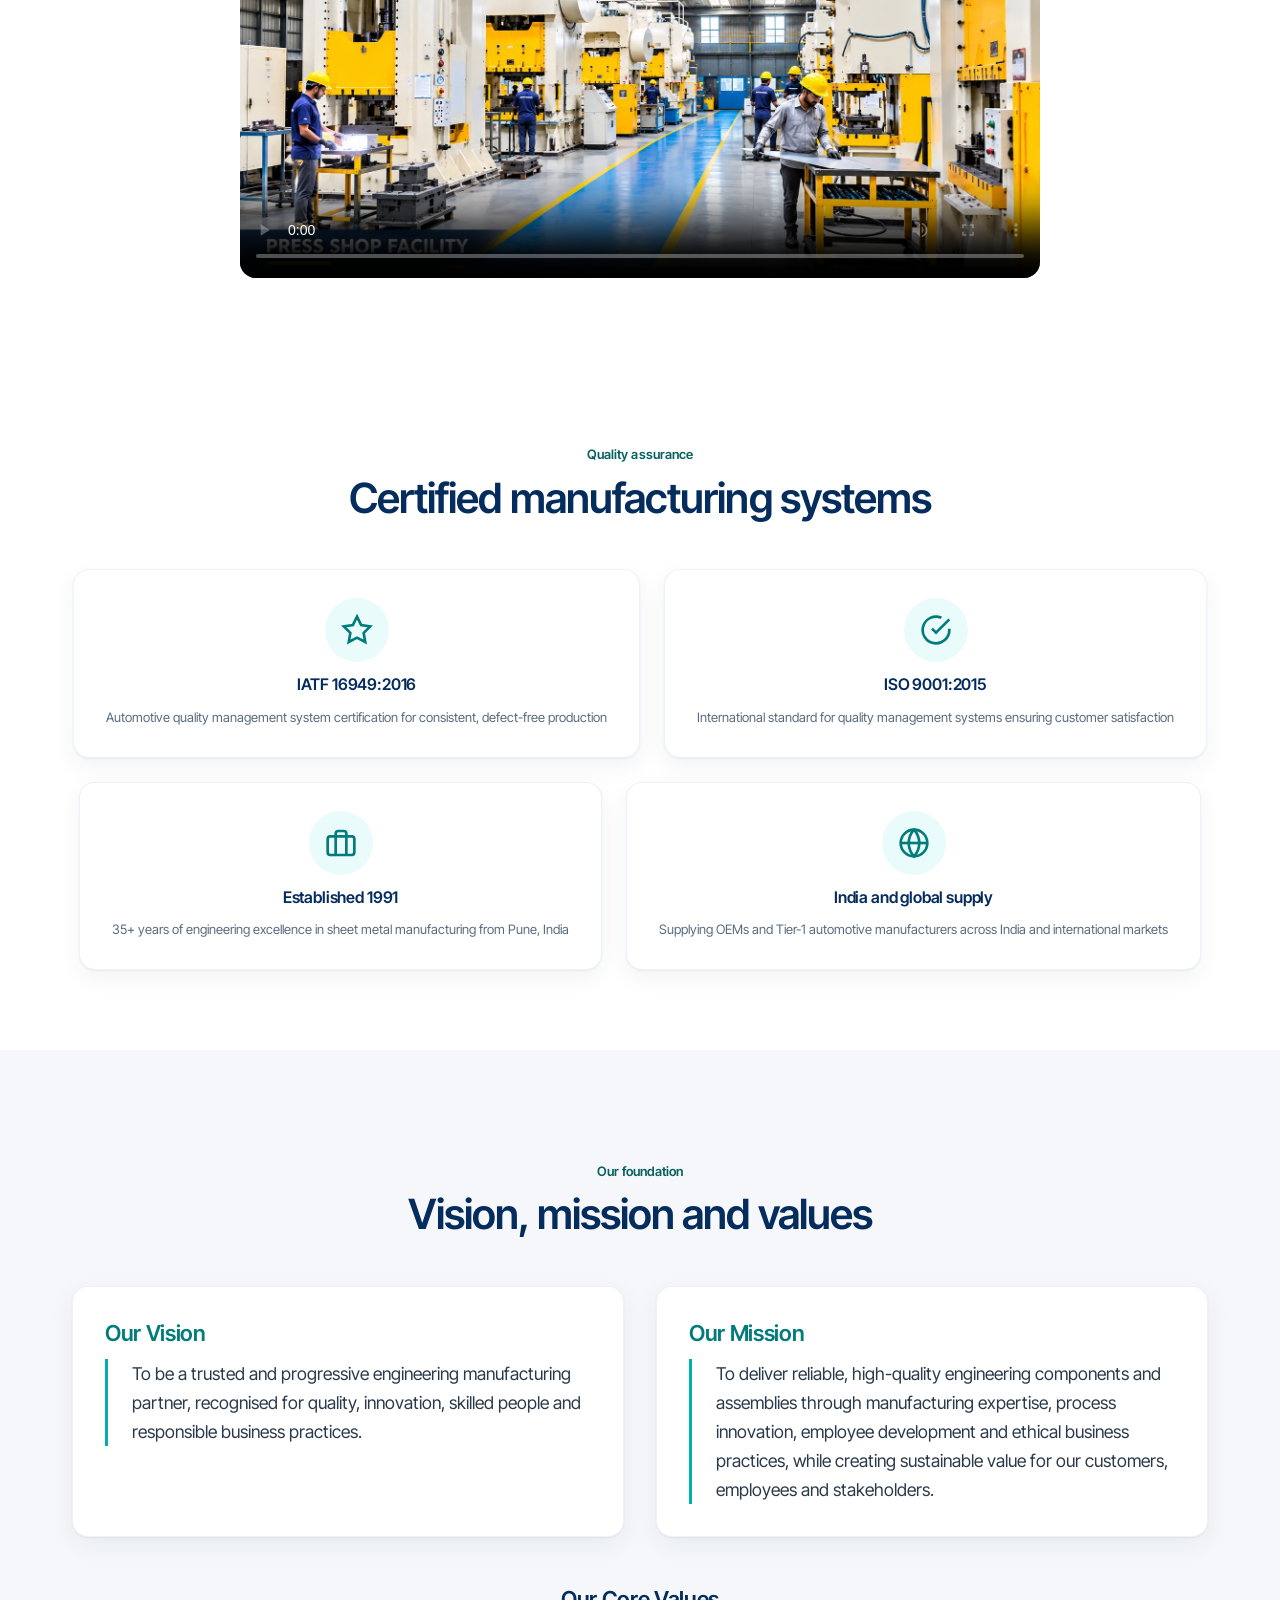
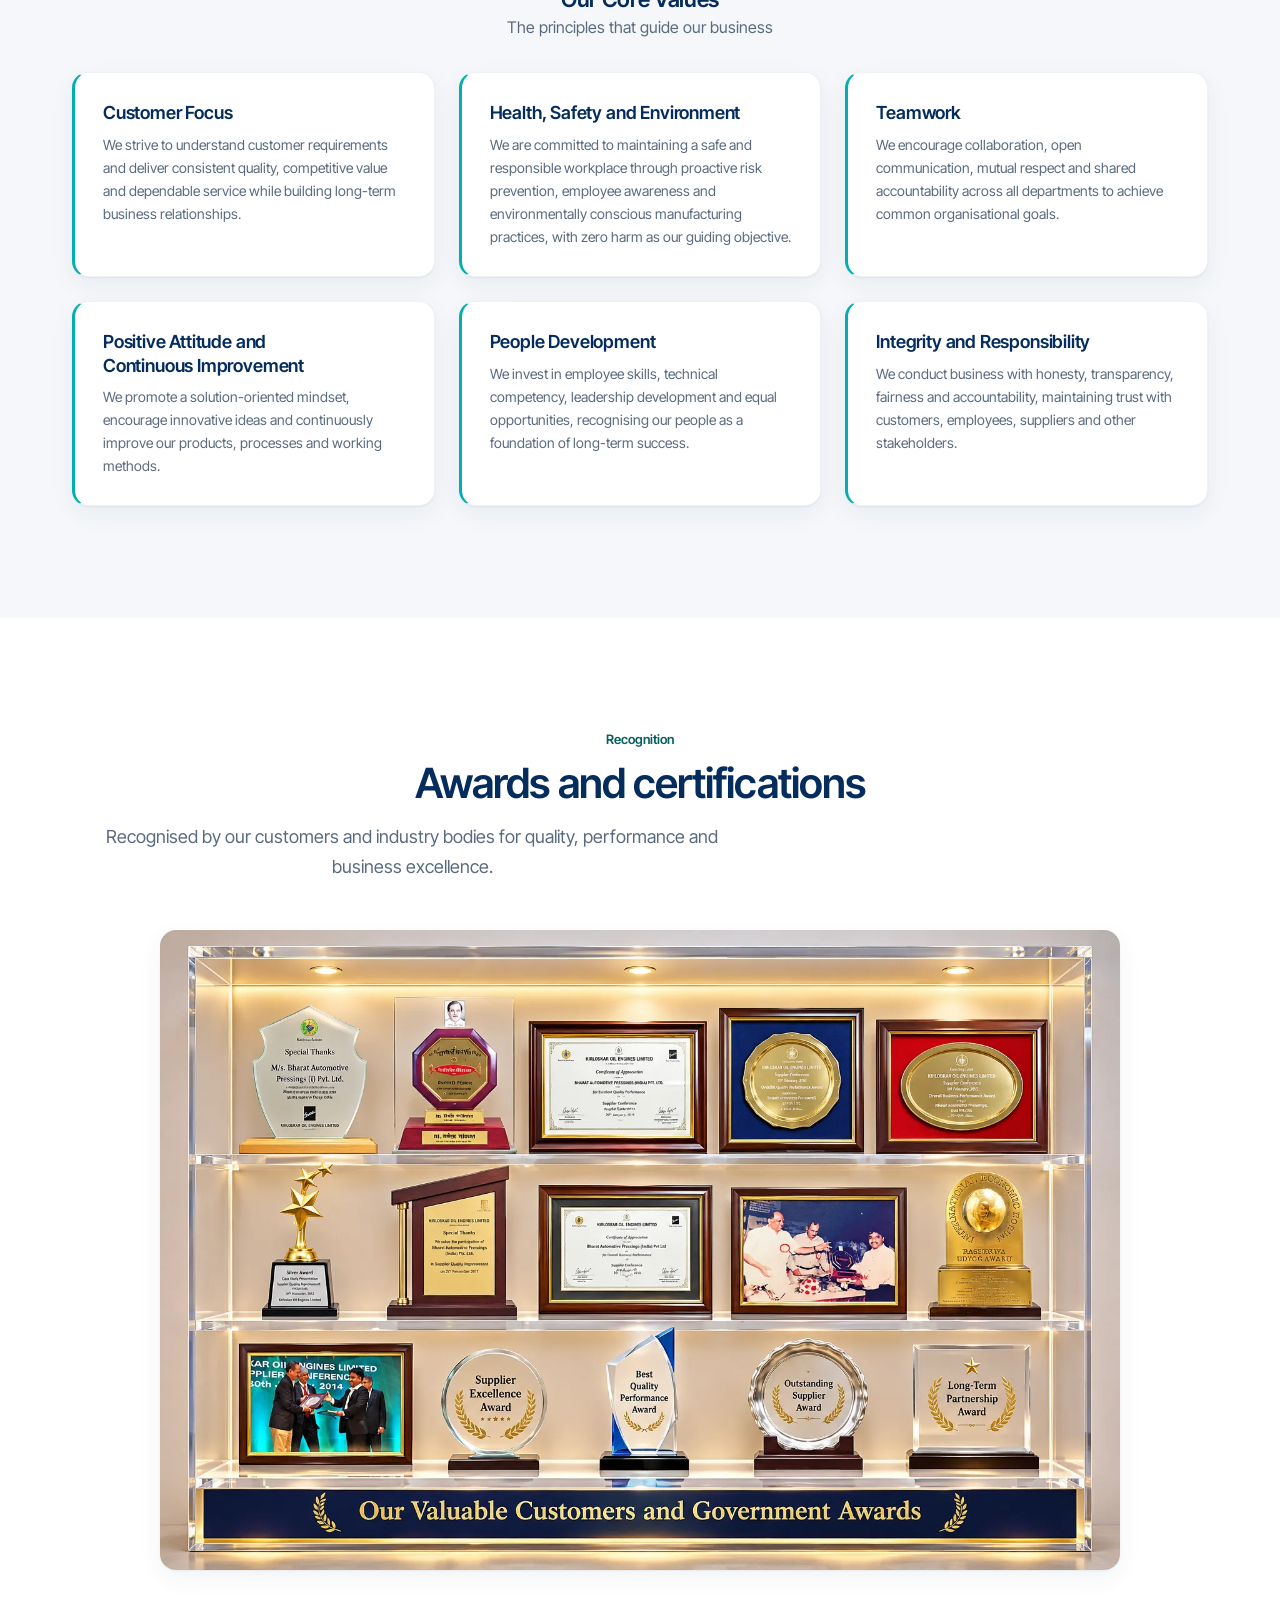
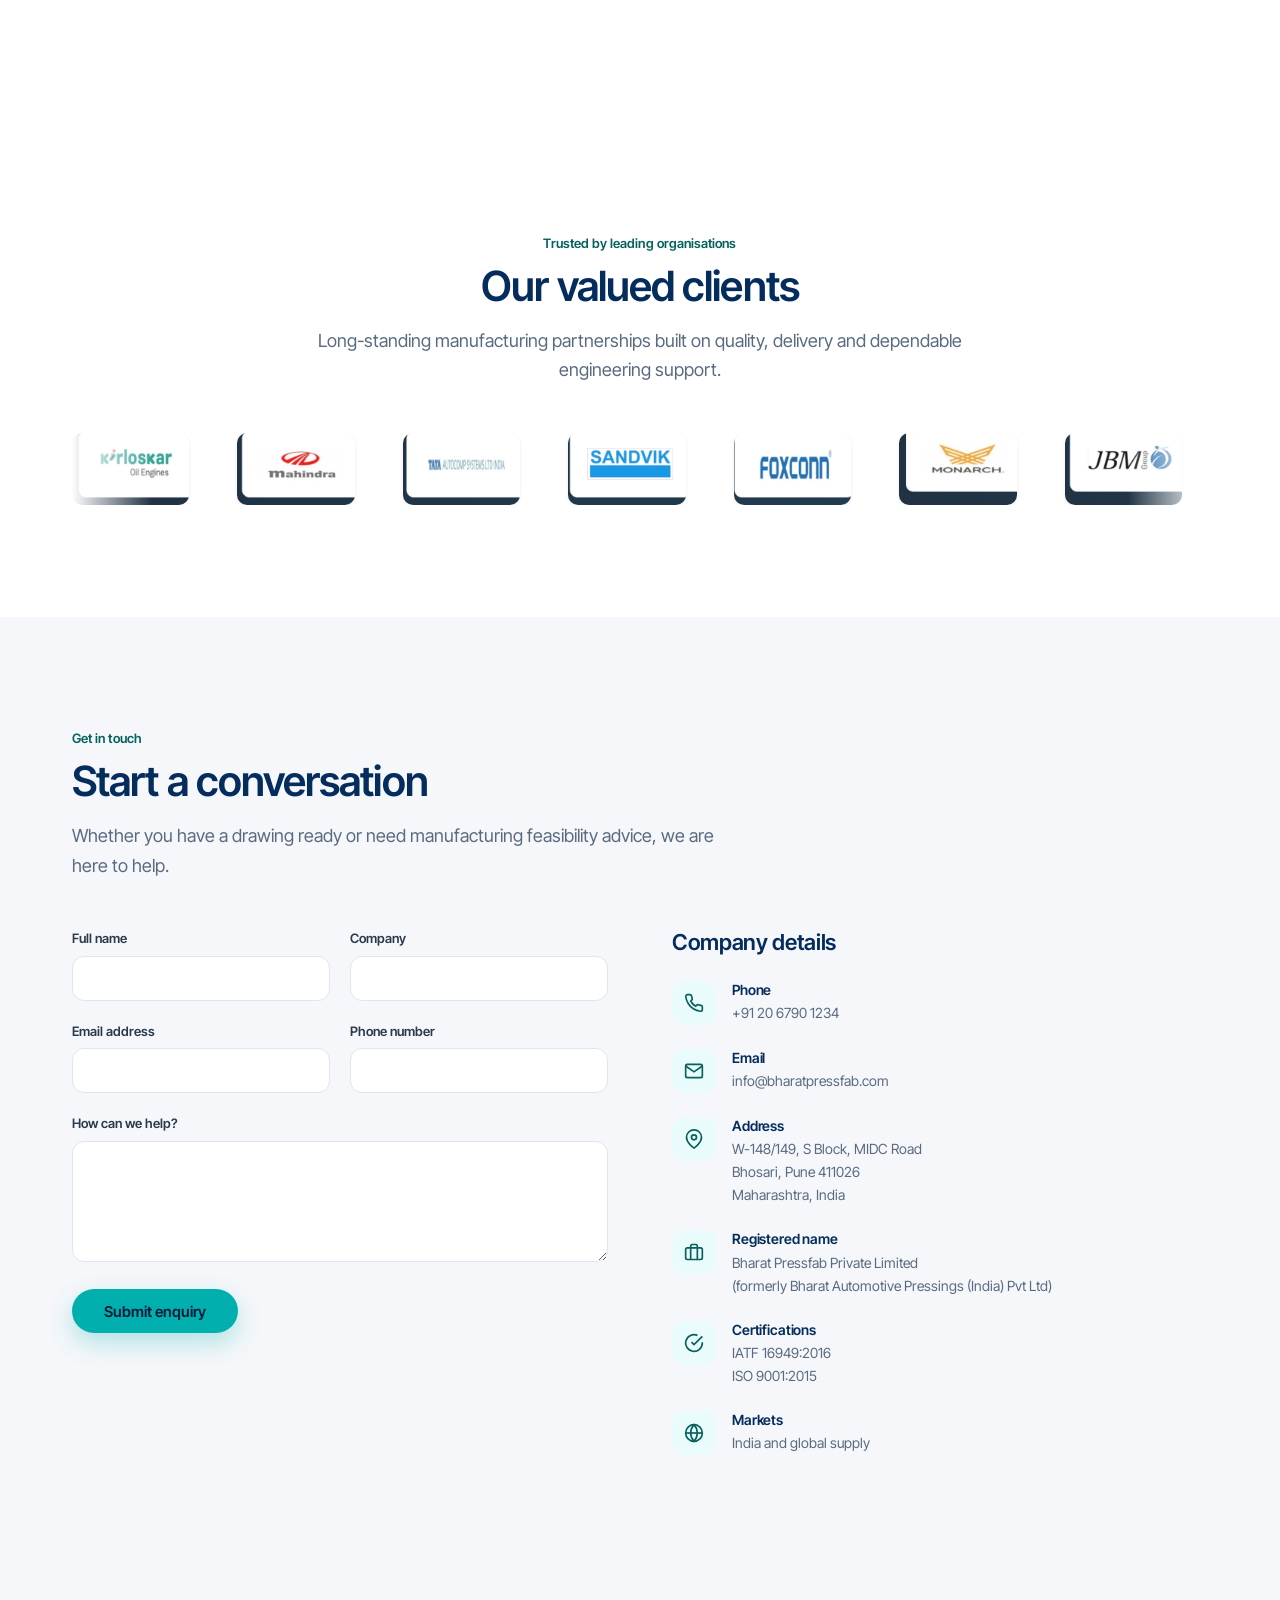
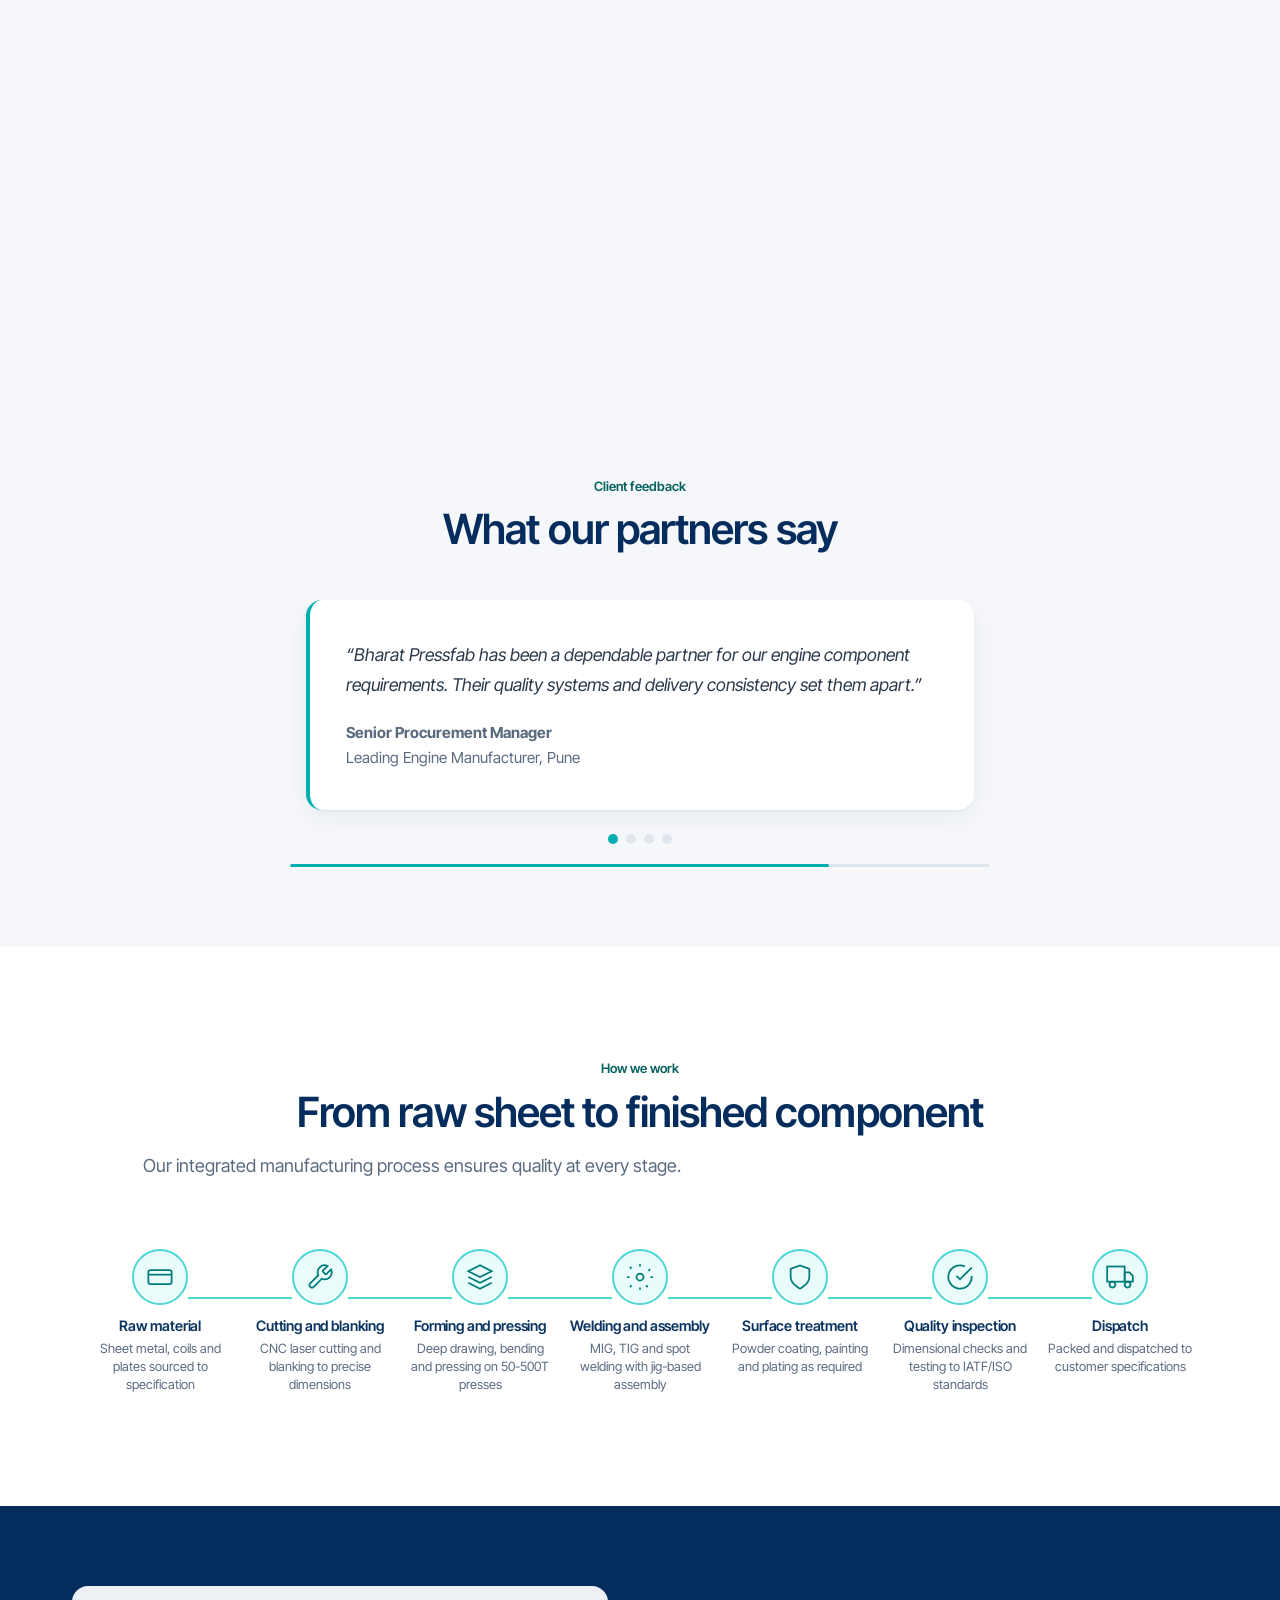
==== commit 4daef442: "fix: remove duplicate award images and add approved plants template Remove 15 individual award image" ====
--- a/index.html
+++ b/index.html
@@ -537,59 +537,8 @@
         <h2>Four manufacturing plants in Pune</h2>
         <p class="lead" style="margin:0 auto">A well-connected network of manufacturing plants supporting sheet metal, fabrication and engineering solutions.</p>
       </div>
-      <div class="plants-grid fade-in">
-        <div class="plant-card">
-          <div class="plant-img-wrap">
-            <img src="images/infrastructure/plant-facade.webp" alt="Plant 1 — Main press shop and fabrication" loading="lazy">
-            <span class="plant-badge">Plant 1</span>
-          </div>
-          <div class="plant-info">
-            <h3>Main press shop and fabrication</h3>
-            <ul class="plant-details">
-              <li><strong>Location:</strong> Pune, Maharashtra</li>
-              <li><strong>Capabilities:</strong> Press shop, fabrication, assembly</li>
-            </ul>
-          </div>
-        </div>
-        <div class="plant-card">
-          <div class="plant-img-wrap">
-            <img src="images/infrastructure/press-shop.webp" alt="Plant 2 — Heavy press and deep drawing" loading="lazy">
-            <span class="plant-badge">Plant 2</span>
-          </div>
-          <div class="plant-info">
-            <h3>Heavy press and deep drawing</h3>
-            <ul class="plant-details">
-              <li><strong>Location:</strong> Pune, Maharashtra</li>
-              <li><strong>Capabilities:</strong> Press shop, deep drawing, assembly</li>
-            </ul>
-          </div>
-        </div>
-        <div class="plant-card">
-          <div class="plant-img-wrap">
-            <img src="images/infrastructure/precision-forming.webp" alt="Plant 3 — Welding, assembly and dispatch" loading="lazy">
-            <span class="plant-badge">Plant 3</span>
-          </div>
-          <div class="plant-info">
-            <h3>Welding, assembly and dispatch</h3>
-            <ul class="plant-details">
-              <li><strong>Location:</strong> Pune, Maharashtra</li>
-              <li><strong>Capabilities:</strong> Welding, fabrication, dispatch</li>
-            </ul>
-          </div>
-        </div>
-        <div class="plant-card">
-          <div class="plant-img-wrap">
-            <img src="images/infrastructure/laser-facility.webp" alt="Plant 4 — Laser cutting and bending" loading="lazy">
-            <span class="plant-badge">Plant 4</span>
-          </div>
-          <div class="plant-info">
-            <h3>Laser cutting and bending</h3>
-            <ul class="plant-details">
-              <li><strong>Location:</strong> Pune, Maharashtra</li>
-              <li><strong>Capabilities:</strong> Laser cutting, bending, processing</li>
-            </ul>
-          </div>
-        </div>
+      <div class="fade-in" style="text-align:center">
+        <img src="images/infrastructure/plants-template.jpg" alt="Bharat Pressfab four manufacturing plants in Pune — Plant 1, Plant 2, Plant 3, Plant 4 with locations and capabilities" class="plants-showcase" loading="lazy">
       </div>
     </div>
   </section>
@@ -765,23 +714,6 @@
       </div>
       <div class="fade-in" style="margin-bottom:40px;text-align:center">
         <img src="images/awards/awards-showcase.webp" alt="Bharat Pressfab awards display showcase" class="awards-showcase" loading="lazy">
-      </div>
-      <div class="awards-grid fade-in">
-        <img src="images/awards/award-1.webp" alt="Kirloskar Supplier Quality Improvement Award 2015" loading="lazy">
-        <img src="images/awards/award-2.webp" alt="Maharashtra State Udyog Mukh Puraskar 2006" loading="lazy">
-        <img src="images/awards/award-3.webp" alt="Kirloskar Certificate of Appreciation for Quality Performance 2014" loading="lazy">
-        <img src="images/awards/award-4.webp" alt="Kirloskar Overall Business Performance Award 2013" loading="lazy">
-        <img src="images/awards/award-5.webp" alt="Kirloskar Overall Business Performance Award 2012" loading="lazy">
-        <img src="images/awards/award-6.webp" alt="Kirloskar Silver Award Case Study Presentation 2012" loading="lazy">
-        <img src="images/awards/award-7.webp" alt="Kirloskar Special Thanks Award 2015" loading="lazy">
-        <img src="images/awards/award-8.webp" alt="Kirloskar Certificate of Appreciation for Business Performance 2015" loading="lazy">
-        <img src="images/awards/award-9.webp" alt="Kirloskar Excellent Quality Performance Award 2014" loading="lazy">
-        <img src="images/awards/award-10.webp" alt="Kirloskar Special Thanks Award 2017" loading="lazy">
-        <img src="images/awards/award-11.webp" alt="Kirloskar Certificate of Appreciation for Business Performance 2015" loading="lazy">
-        <img src="images/awards/award-12.webp" alt="Kirloskar Silver Award Case Study Presentation 2022" loading="lazy">
-        <img src="images/awards/award-13.webp" alt="Award ceremony at industry conference" loading="lazy">
-        <img src="images/awards/award-14.webp" alt="International Economic Forum Rasthriya Udyog Award" loading="lazy">
-        <img src="images/awards/award-15.webp" alt="Award ceremony at Kirloskar Supplier Conference 2014" loading="lazy">
       </div>
     </div>
   </section>
--- a/css/style.css
+++ b/css/style.css
@@ -1266,6 +1266,12 @@
   box-shadow: var(--card-shadow); cursor: zoom-in; display: block; margin: 0 auto;
 }
 
+/* Plants showcase */
+.plants-showcase {
+  width: 100%; max-width: 1080px; border-radius: var(--radius-card);
+  box-shadow: var(--card-shadow); display: block; margin: 0 auto;
+}
+
 /* Awards */
 .awards-showcase {
   width: 100%; max-width: 960px; border-radius: var(--radius-card);
--- a/css/style.css
+++ b/css/style.css
@@ -1266,6 +1266,12 @@
   box-shadow: var(--card-shadow); cursor: zoom-in; display: block; margin: 0 auto;
 }
 
+/* Plants showcase */
+.plants-showcase {
+  width: 100%; max-width: 1080px; border-radius: var(--radius-card);
+  box-shadow: var(--card-shadow); display: block; margin: 0 auto;
+}
+
 /* Awards */
 .awards-showcase {
   width: 100%; max-width: 960px; border-radius: var(--radius-card);
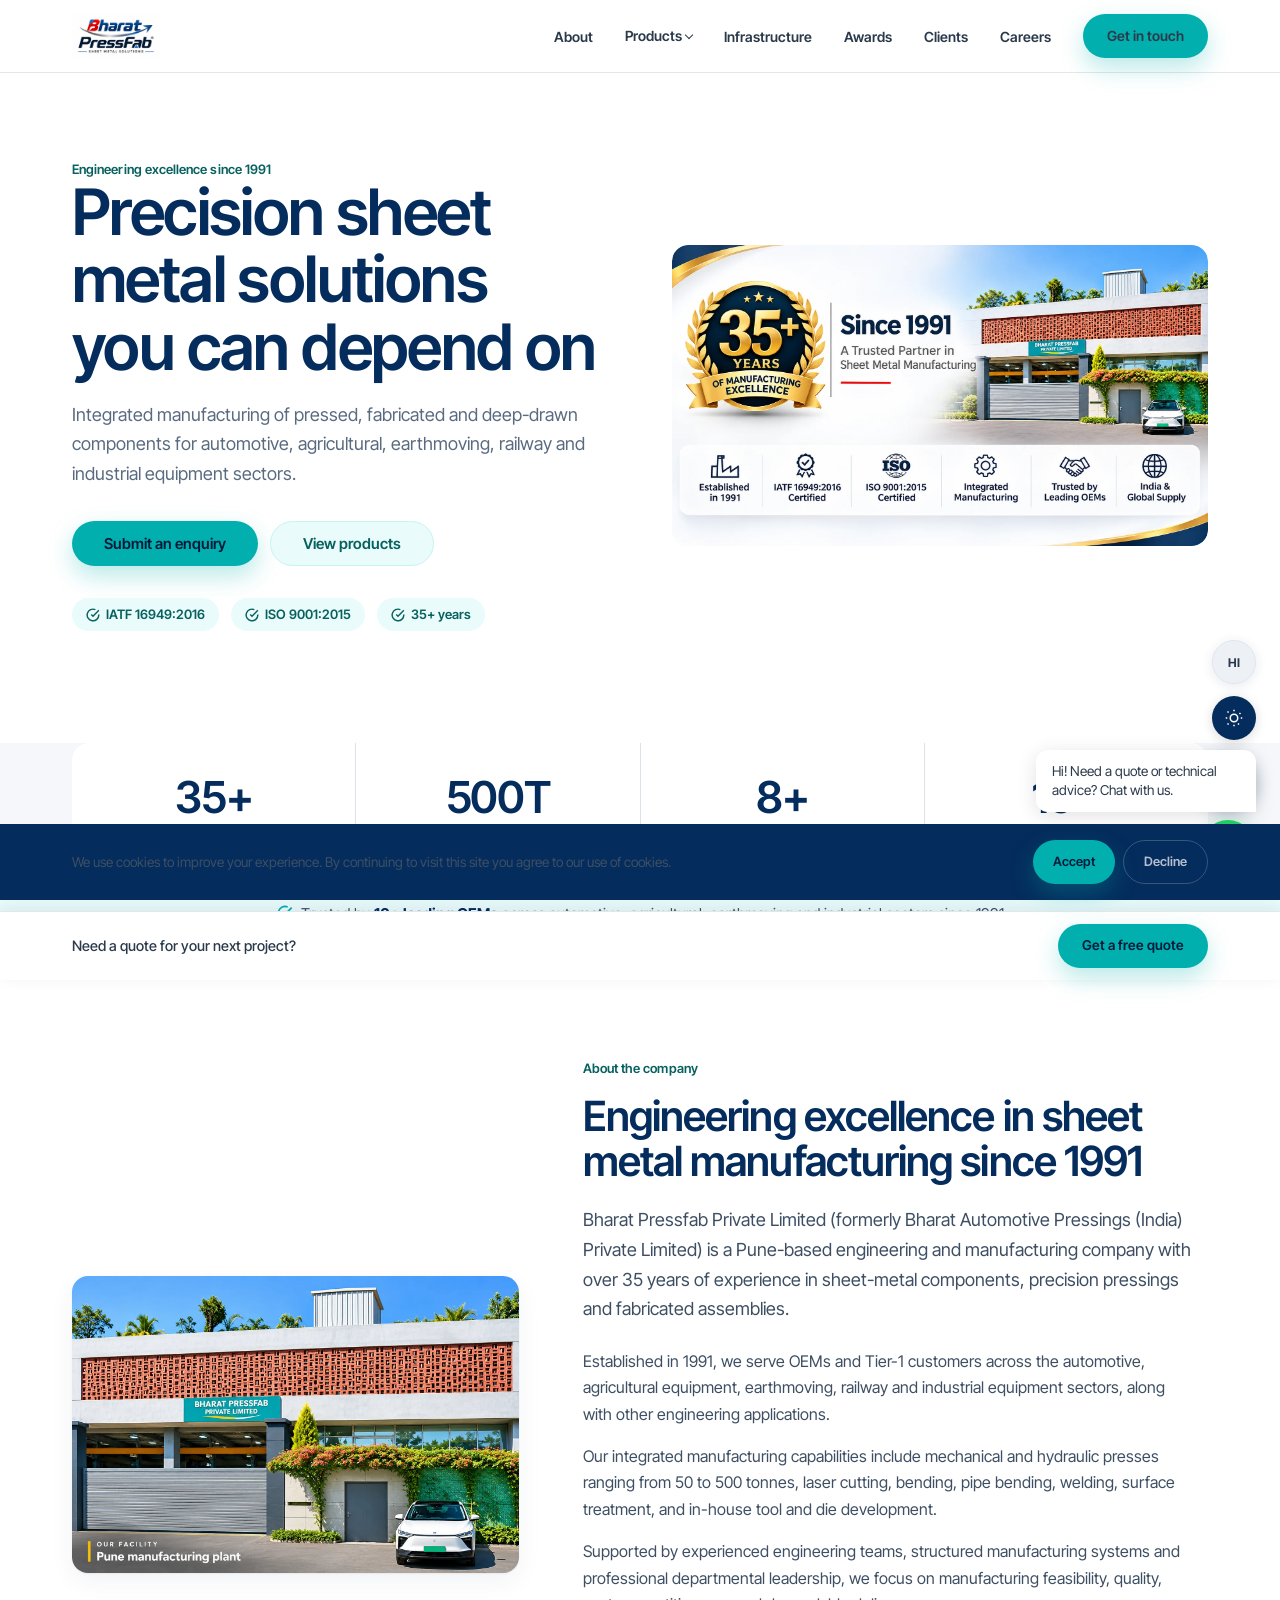
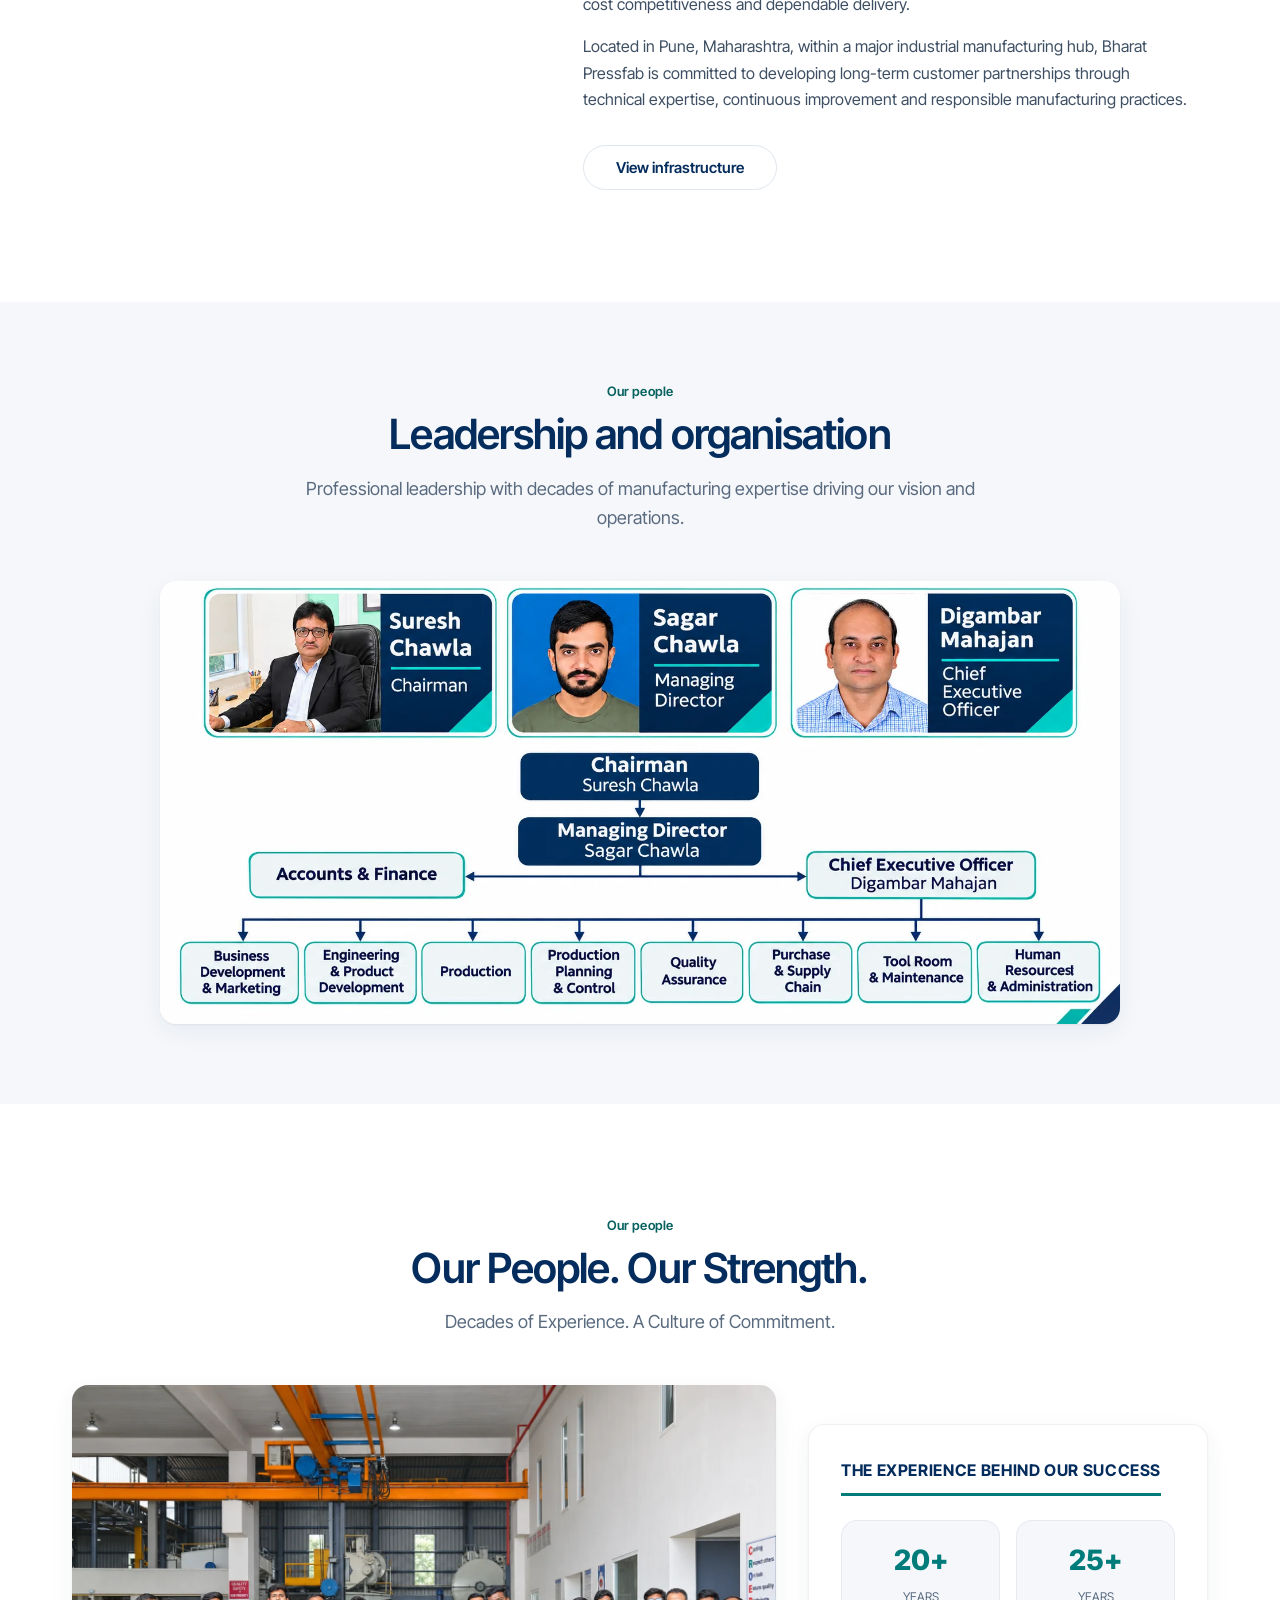
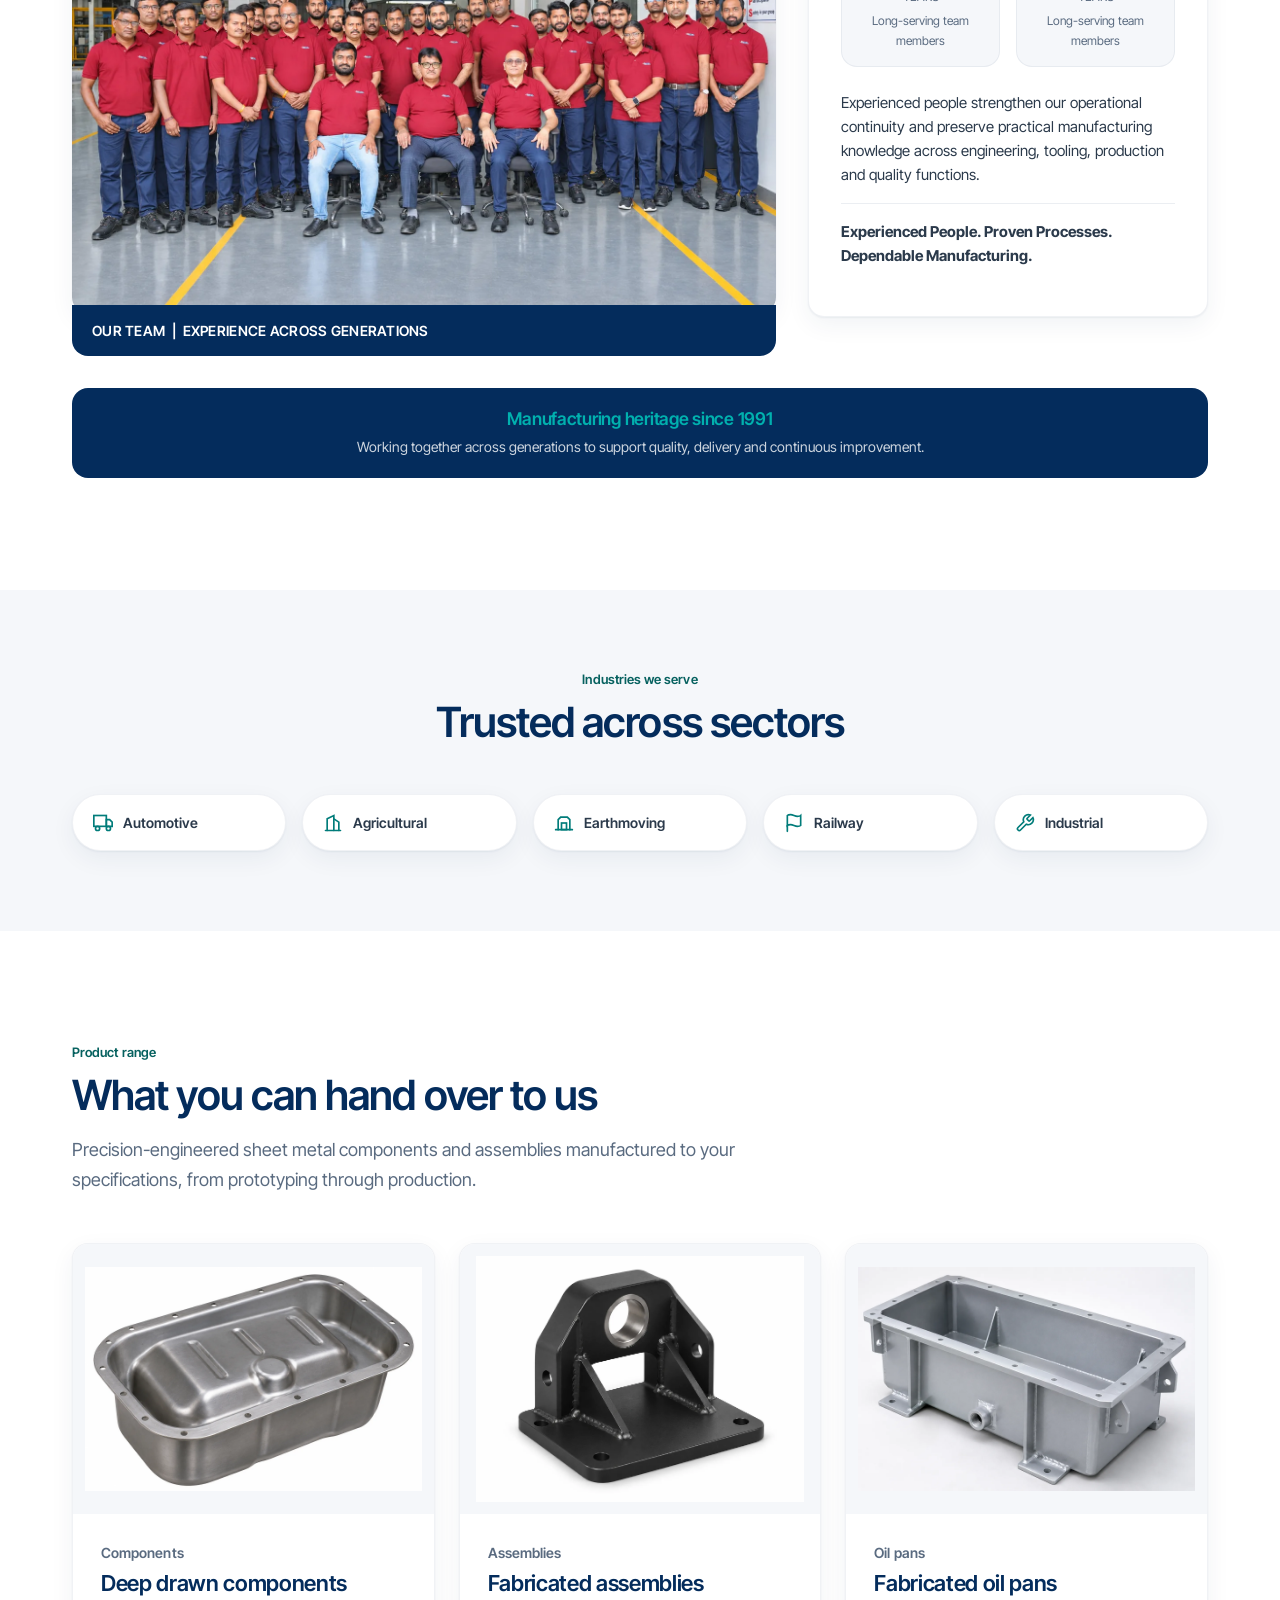
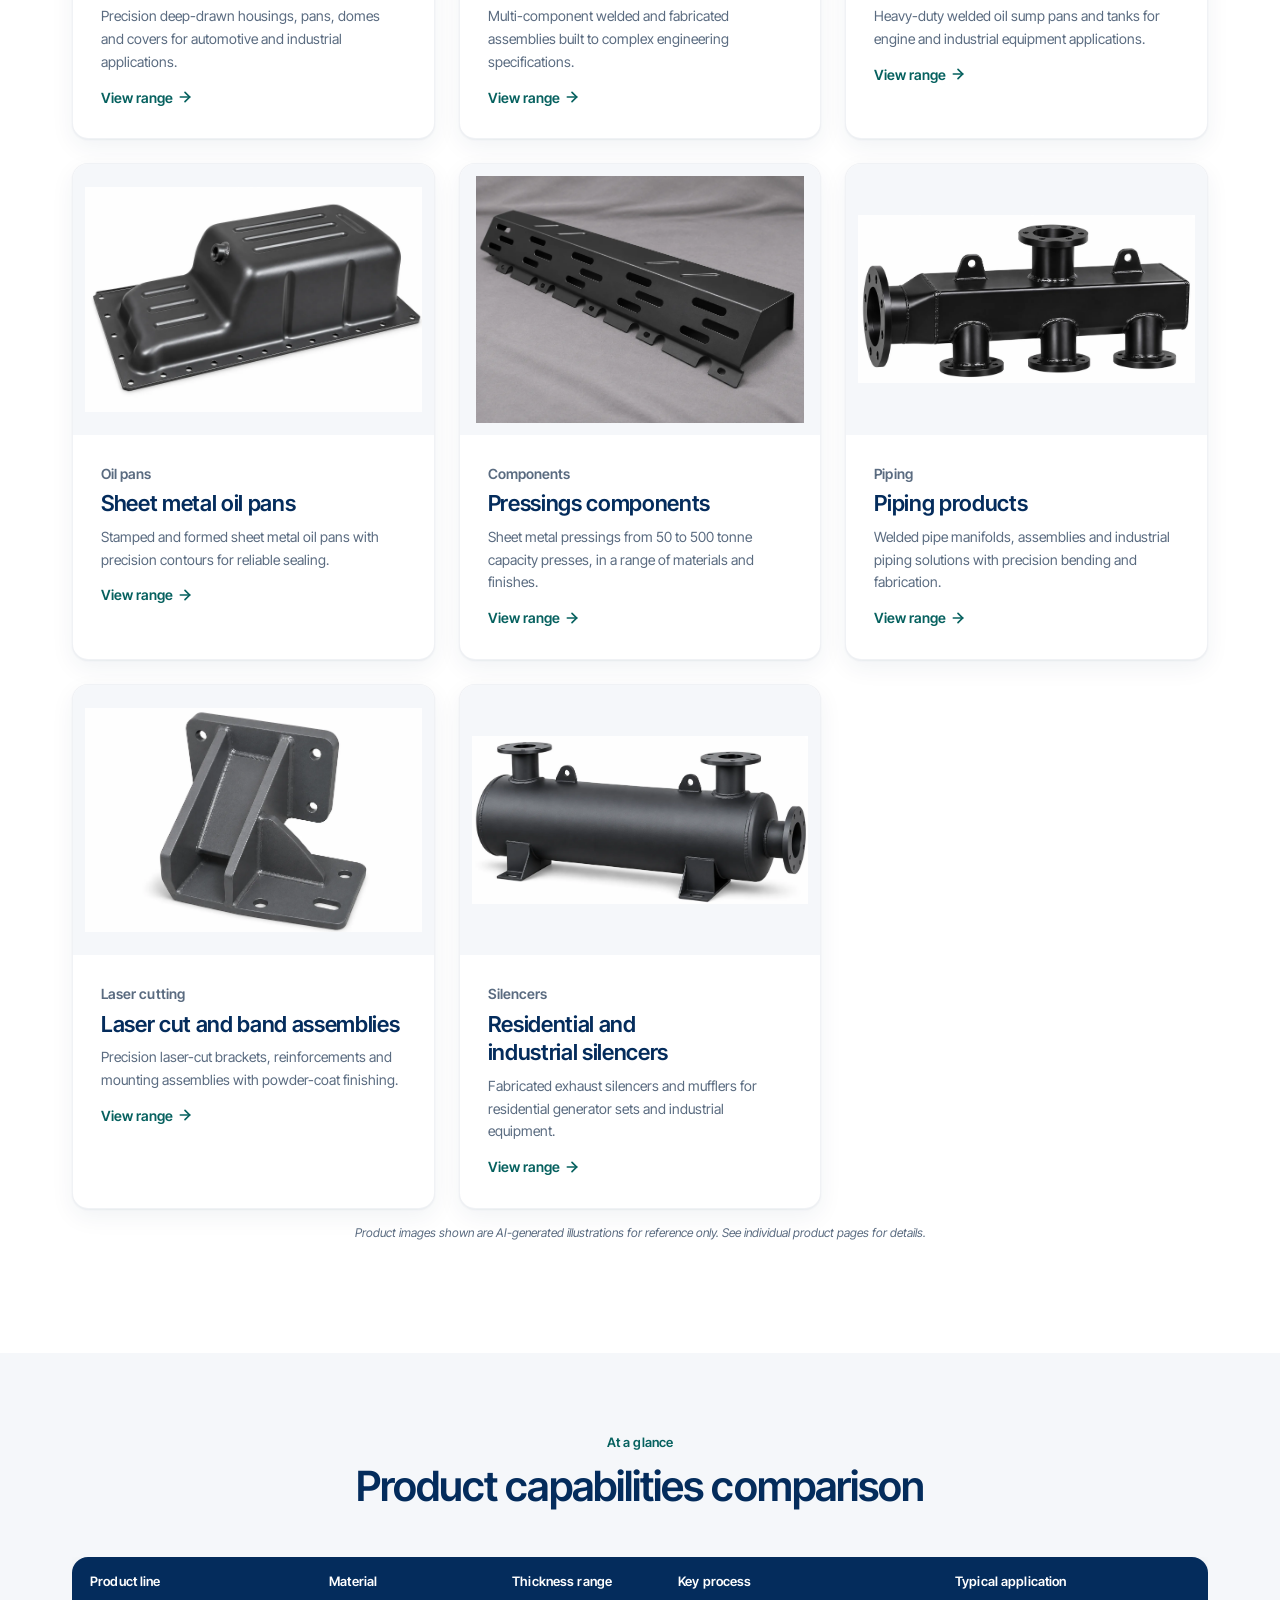
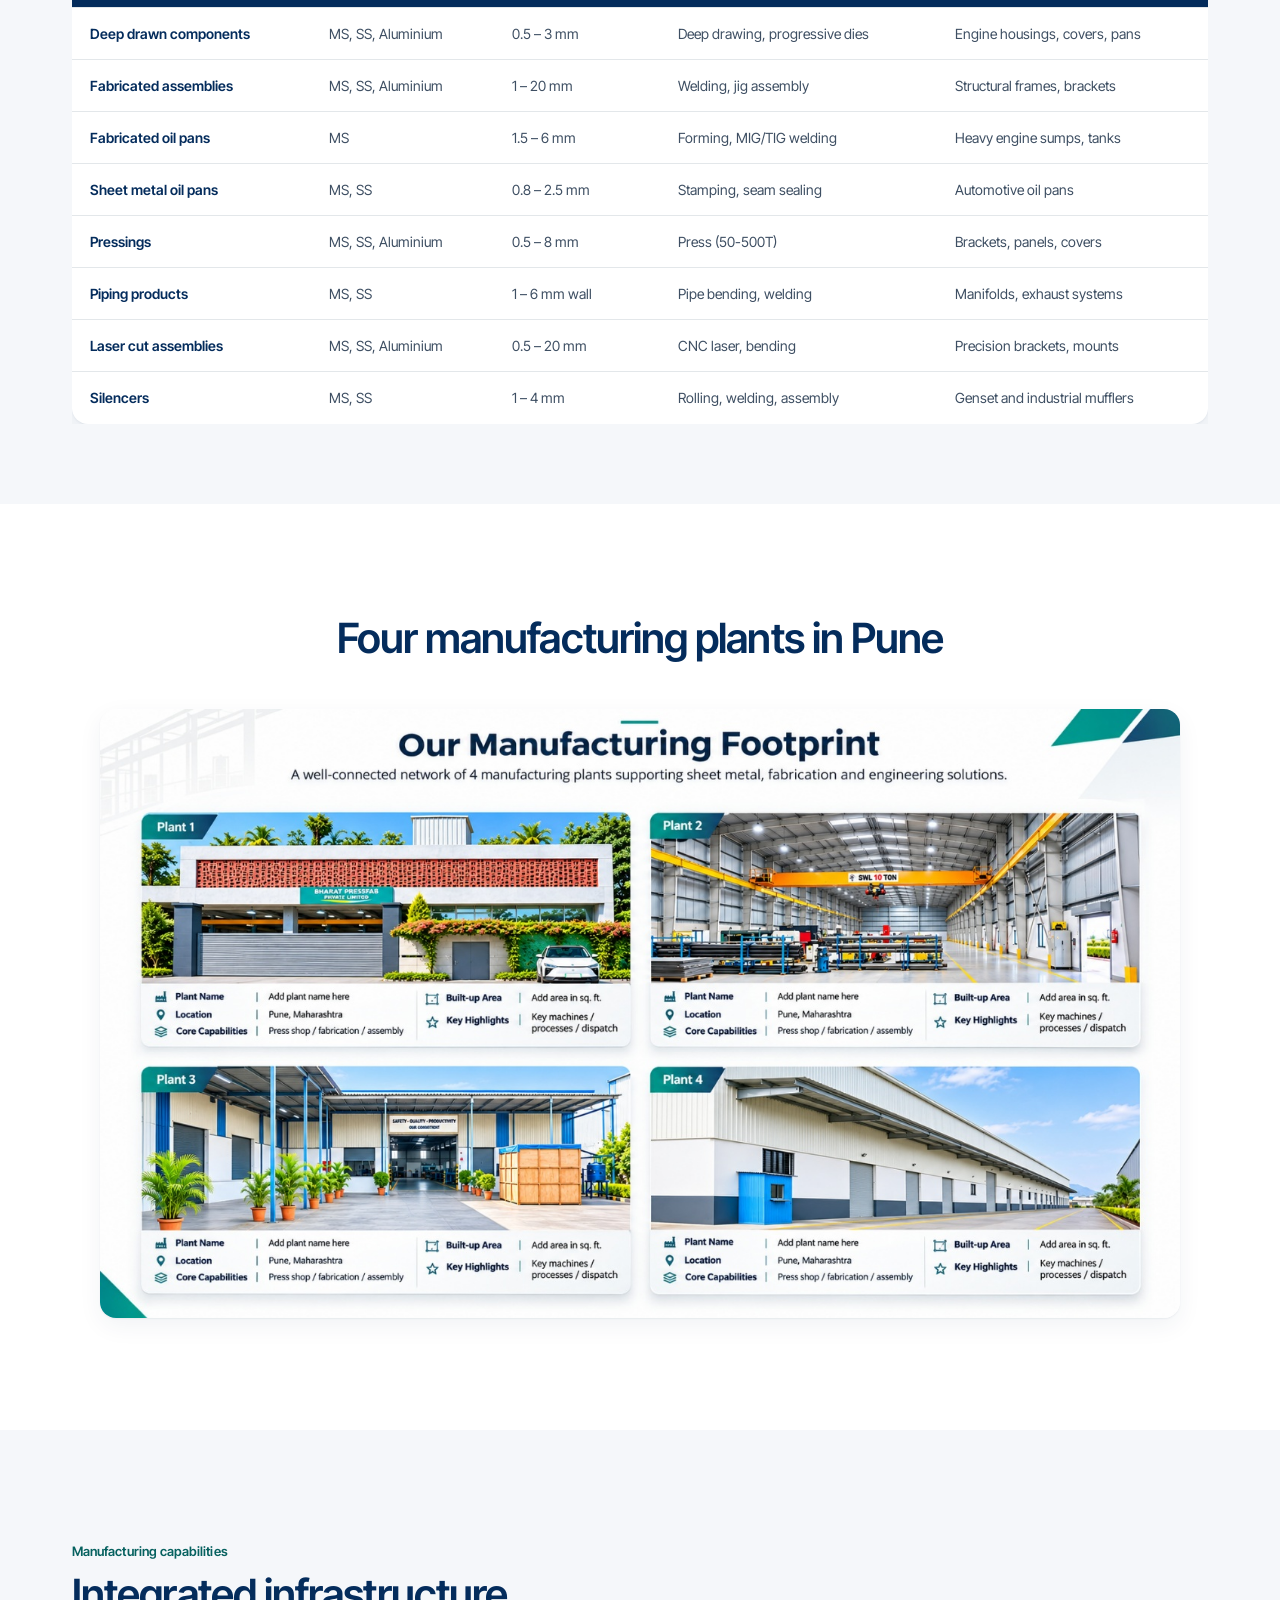
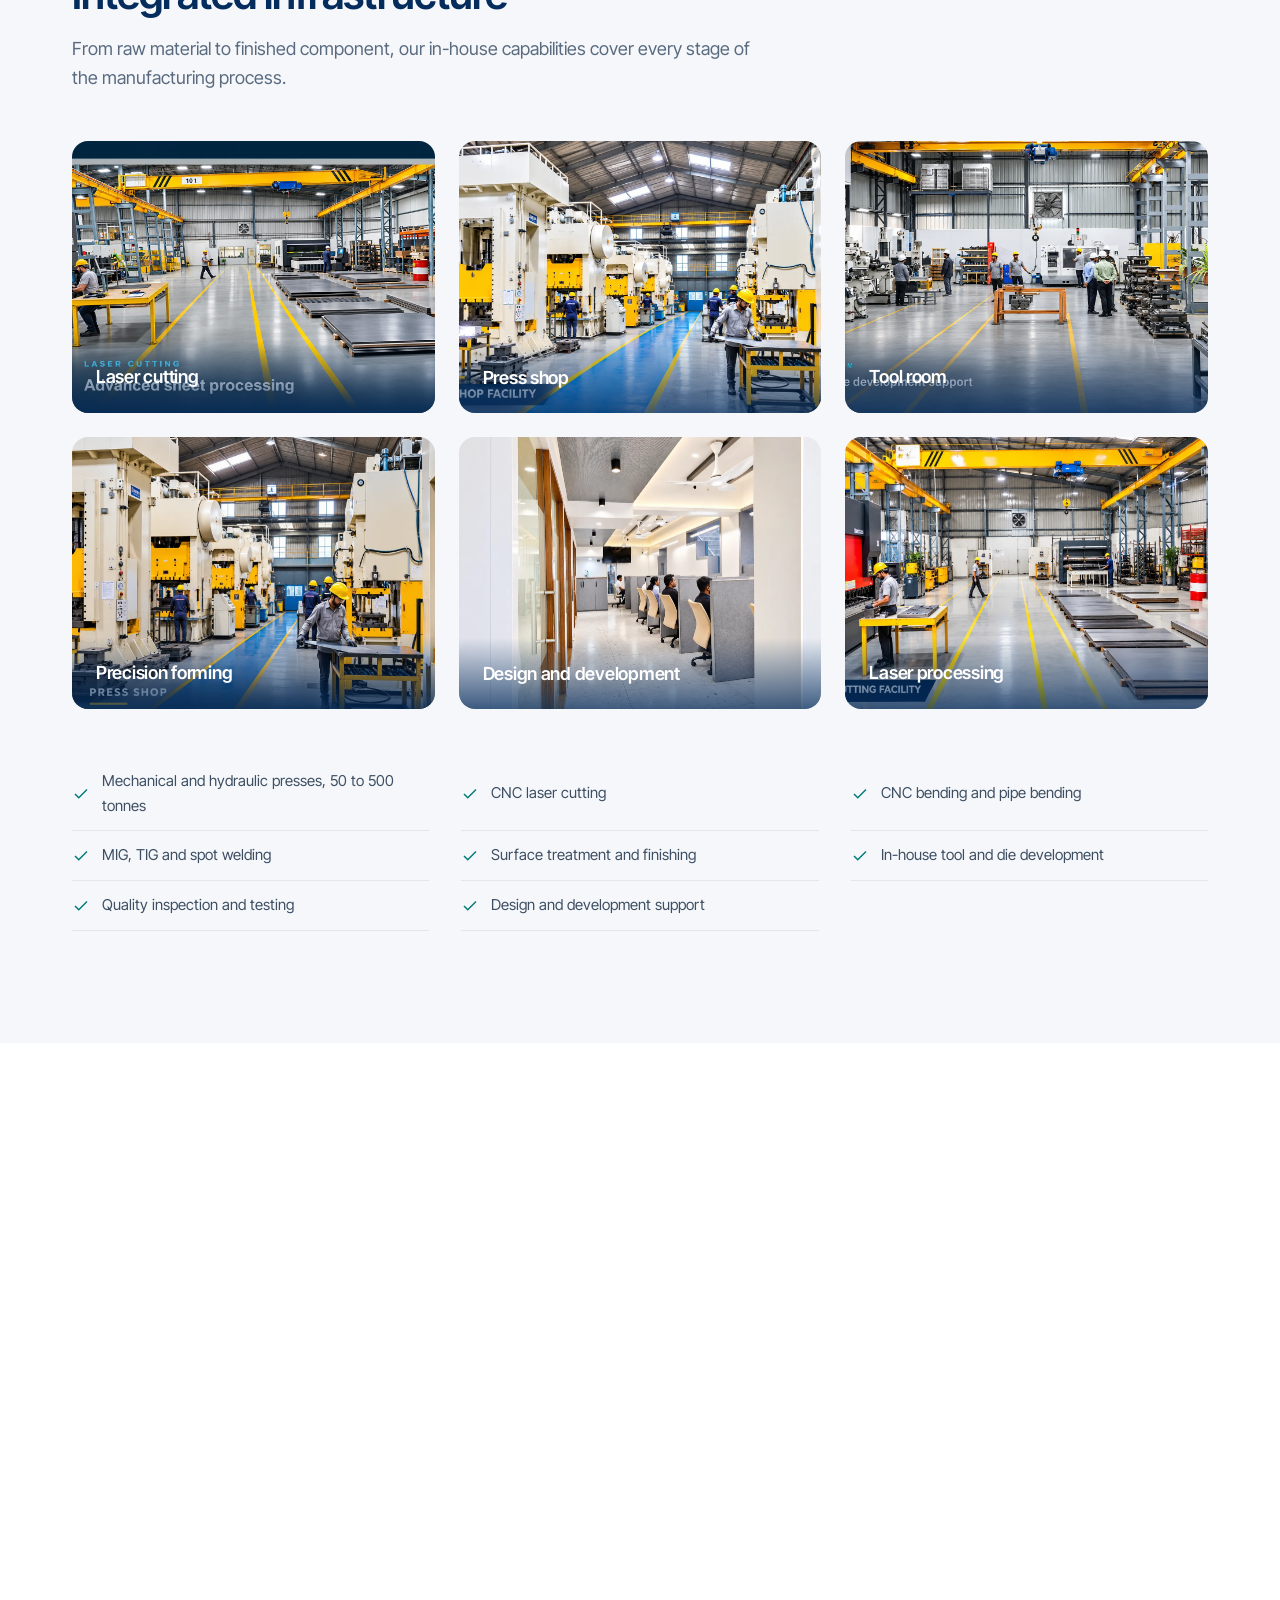
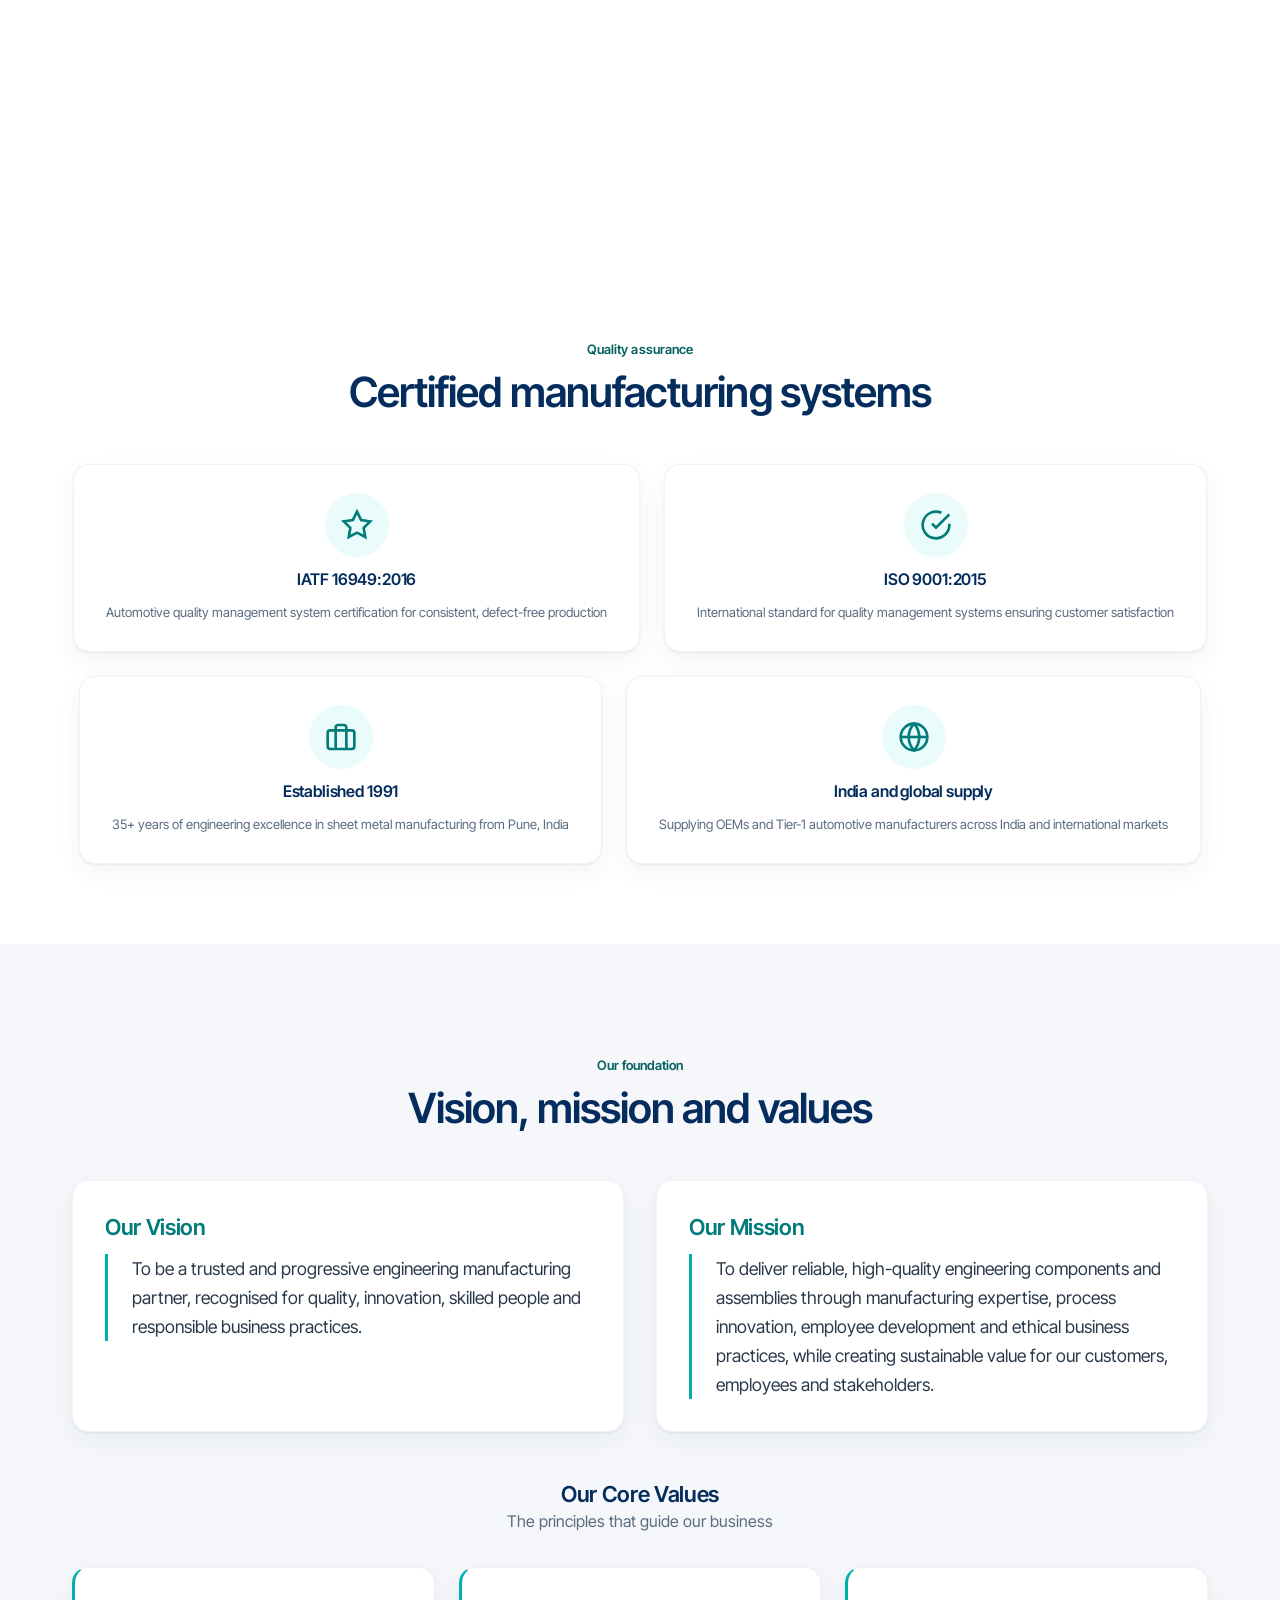
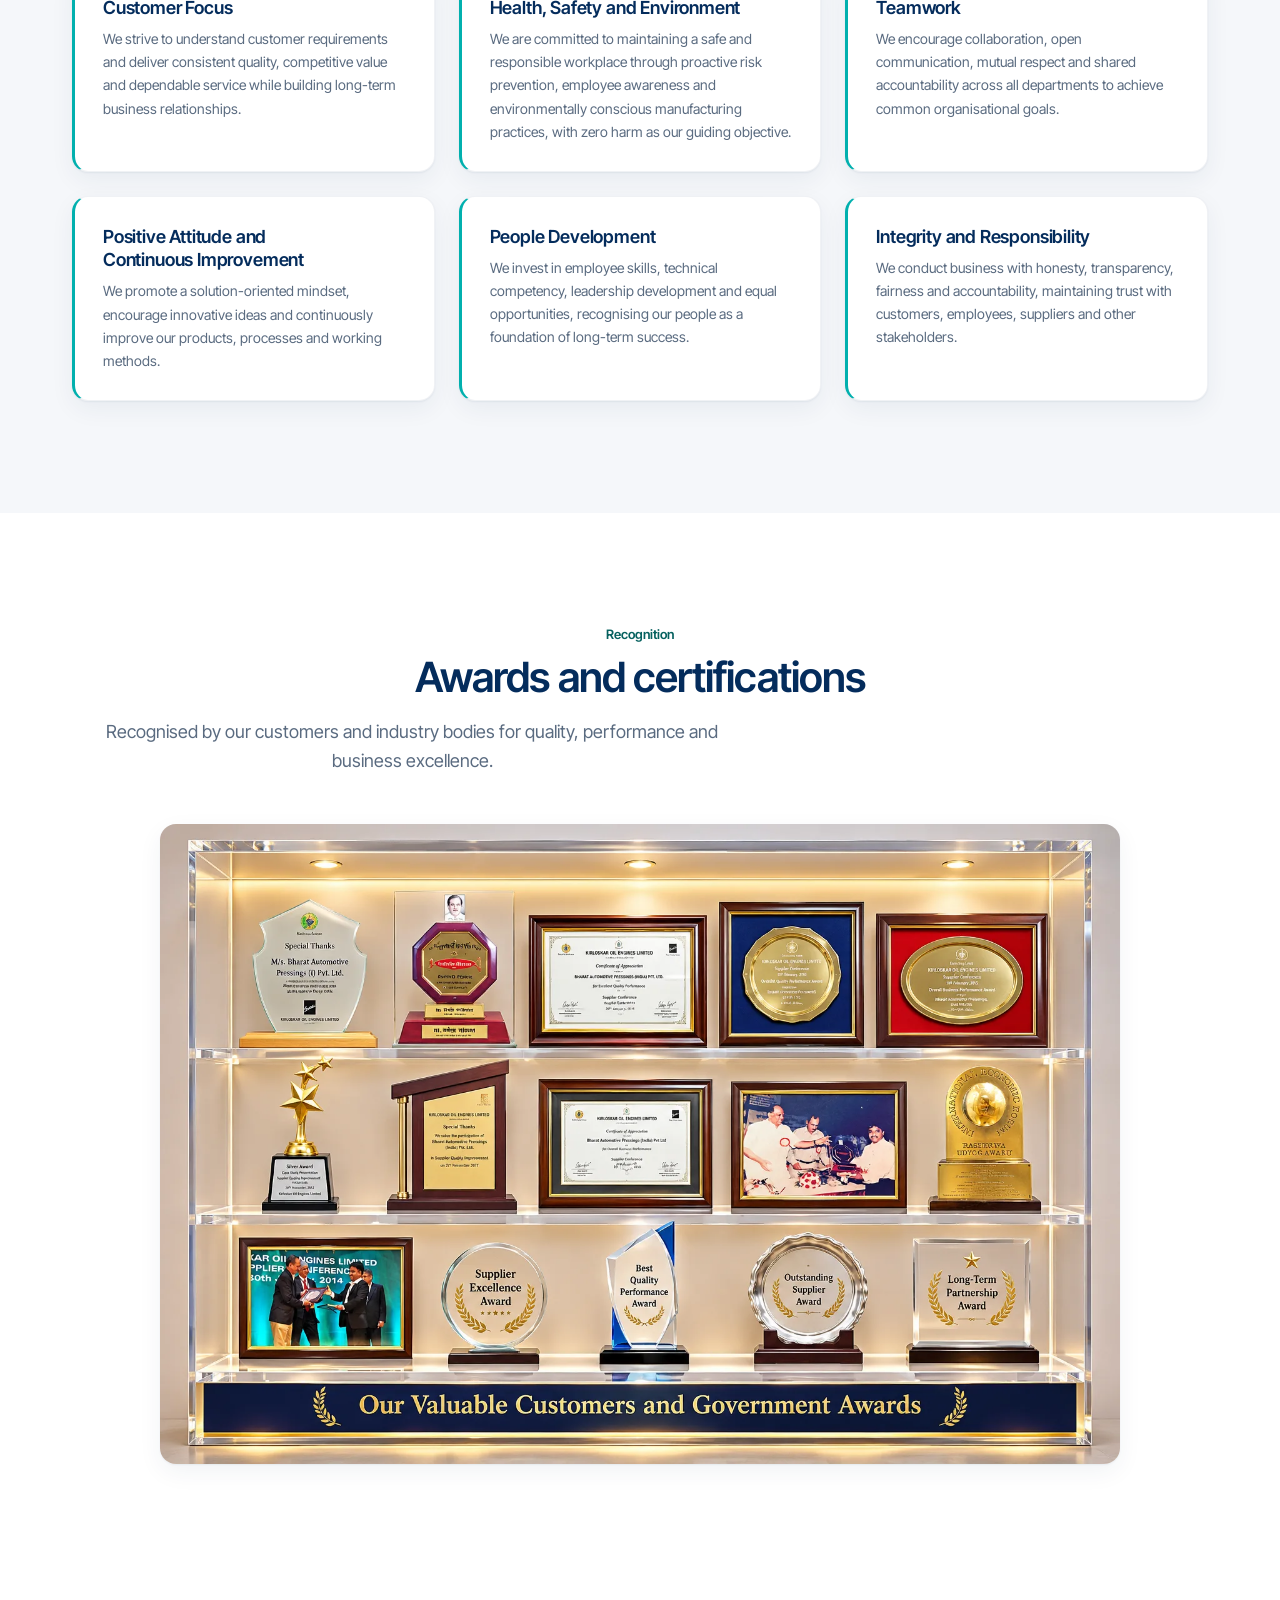
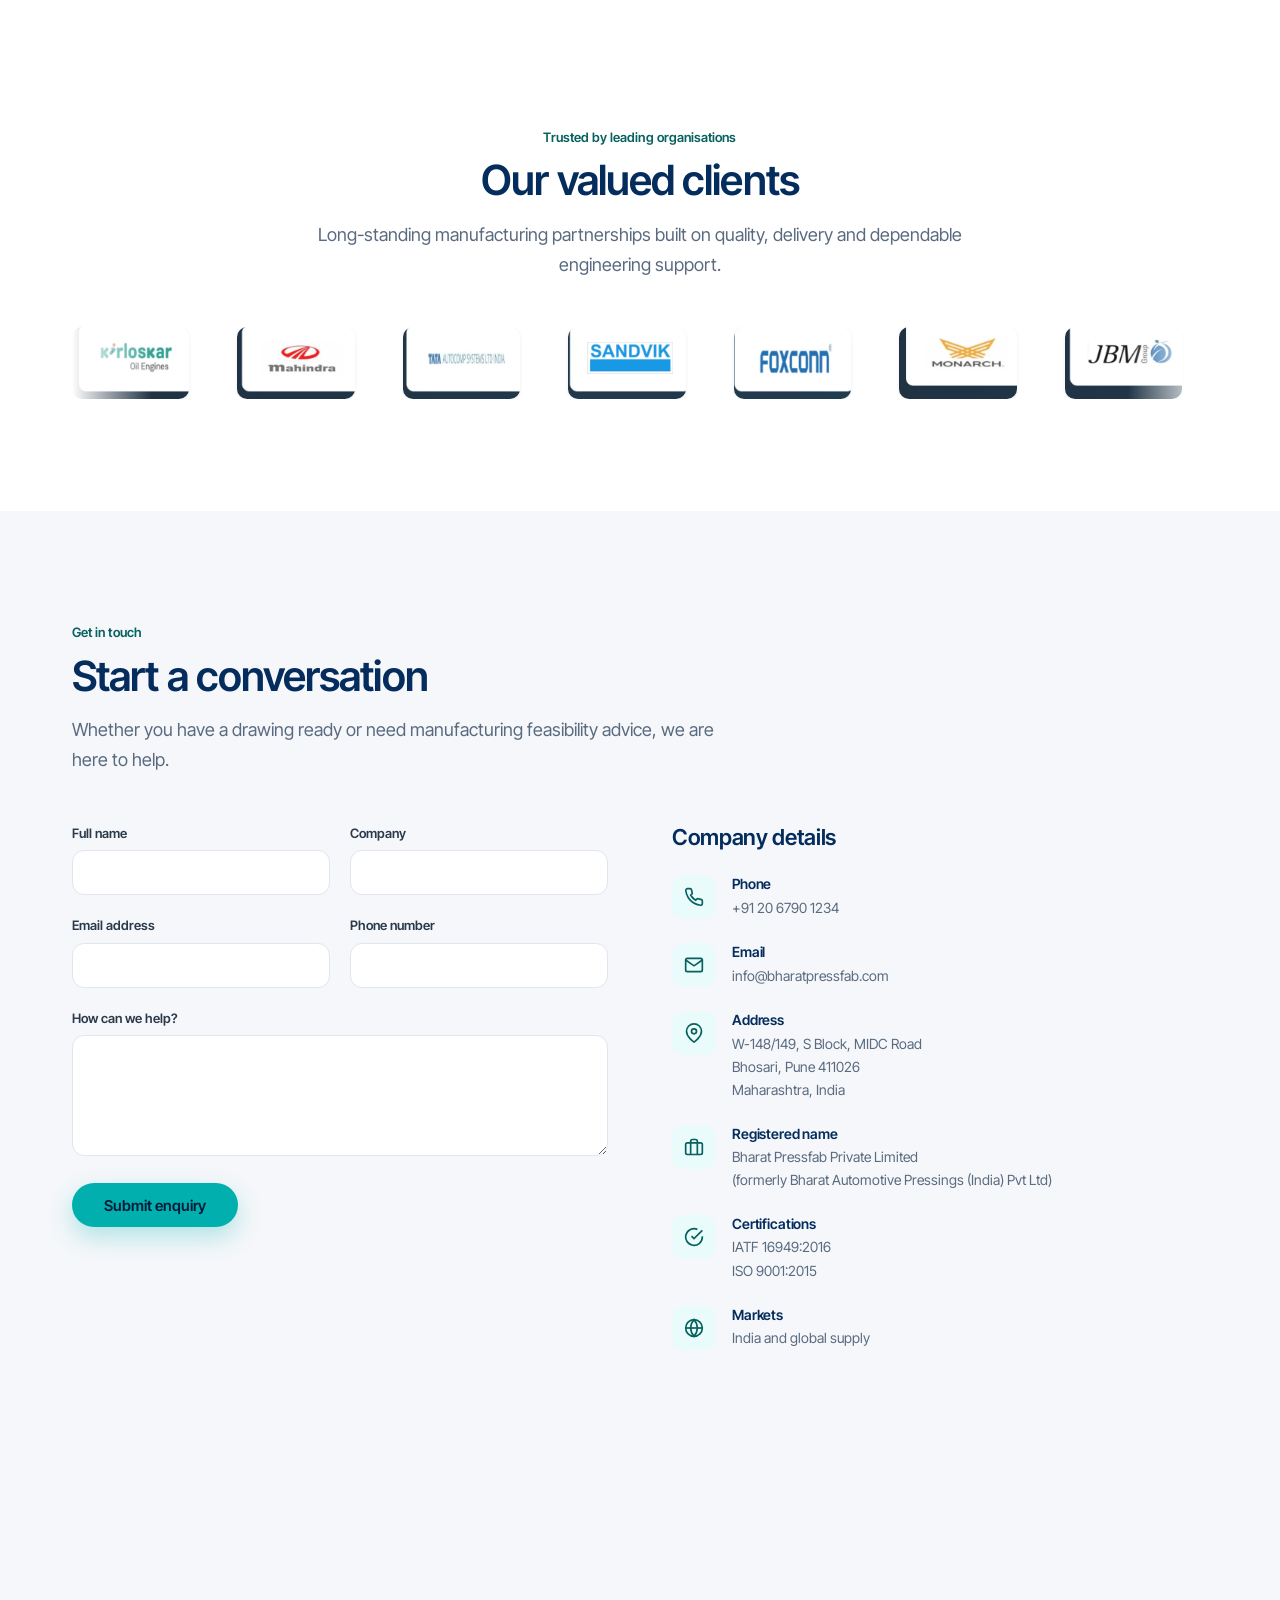
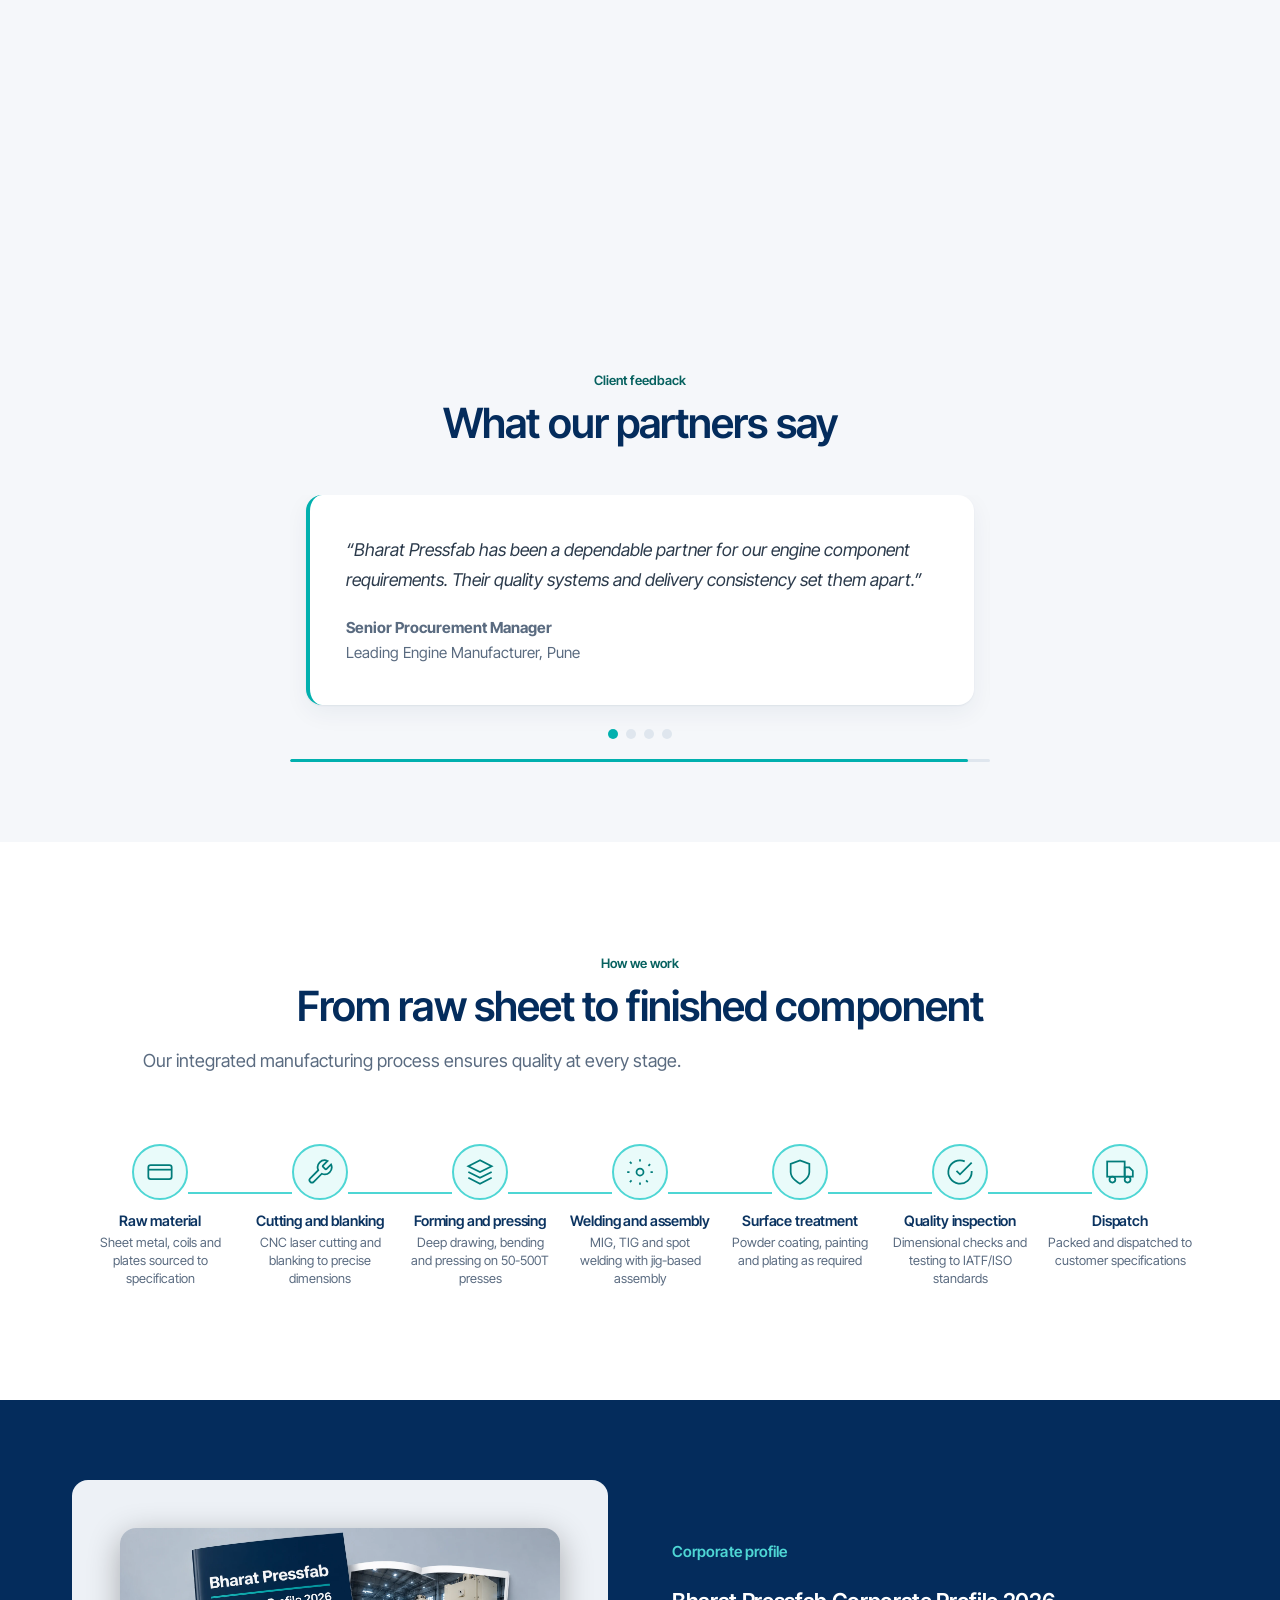
==== commit 663d1d6e: "fix: remove redundant plants heading and add mobile table scroll hint Remove eyebrow and lead text f" ====
--- a/index.html
+++ b/index.html
@@ -533,9 +533,7 @@
   <section class="section-md bg-white" id="plants">
     <div class="container">
       <div class="section-header fade-in" style="text-align:center">
-        <p class="eyebrow">Our manufacturing footprint</p>
         <h2>Four manufacturing plants in Pune</h2>
-        <p class="lead" style="margin:0 auto">A well-connected network of manufacturing plants supporting sheet metal, fabrication and engineering solutions.</p>
       </div>
       <div class="fade-in" style="text-align:center">
         <img src="images/infrastructure/plants-template.jpg" alt="Bharat Pressfab four manufacturing plants in Pune — Plant 1, Plant 2, Plant 3, Plant 4 with locations and capabilities" class="plants-showcase" loading="lazy">
--- a/css/style.css
+++ b/css/style.css
@@ -1072,7 +1072,14 @@
 }
 
 /* Product comparison table */
-.table-wrap { overflow-x: auto; -webkit-overflow-scrolling: touch; }
+.table-wrap { overflow-x: auto; -webkit-overflow-scrolling: touch; position: relative; }
+@media (max-width: 767px) {
+  .table-wrap::after {
+    content: ""; position: absolute; top: 0; right: 0; bottom: 0; width: 32px;
+    background: linear-gradient(to right, transparent, rgba(245,247,250,0.9));
+    pointer-events: none; z-index: 1;
+  }
+}
 .compare-table {
   width: 100%; border-collapse: collapse; min-width: 700px;
   background: var(--color-white); border-radius: var(--radius-card); overflow: hidden;
--- a/css/style.css
+++ b/css/style.css
@@ -1072,7 +1072,14 @@
 }
 
 /* Product comparison table */
-.table-wrap { overflow-x: auto; -webkit-overflow-scrolling: touch; }
+.table-wrap { overflow-x: auto; -webkit-overflow-scrolling: touch; position: relative; }
+@media (max-width: 767px) {
+  .table-wrap::after {
+    content: ""; position: absolute; top: 0; right: 0; bottom: 0; width: 32px;
+    background: linear-gradient(to right, transparent, rgba(245,247,250,0.9));
+    pointer-events: none; z-index: 1;
+  }
+}
 .compare-table {
   width: 100%; border-collapse: collapse; min-width: 700px;
   background: var(--color-white); border-radius: var(--radius-card); overflow: hidden;
